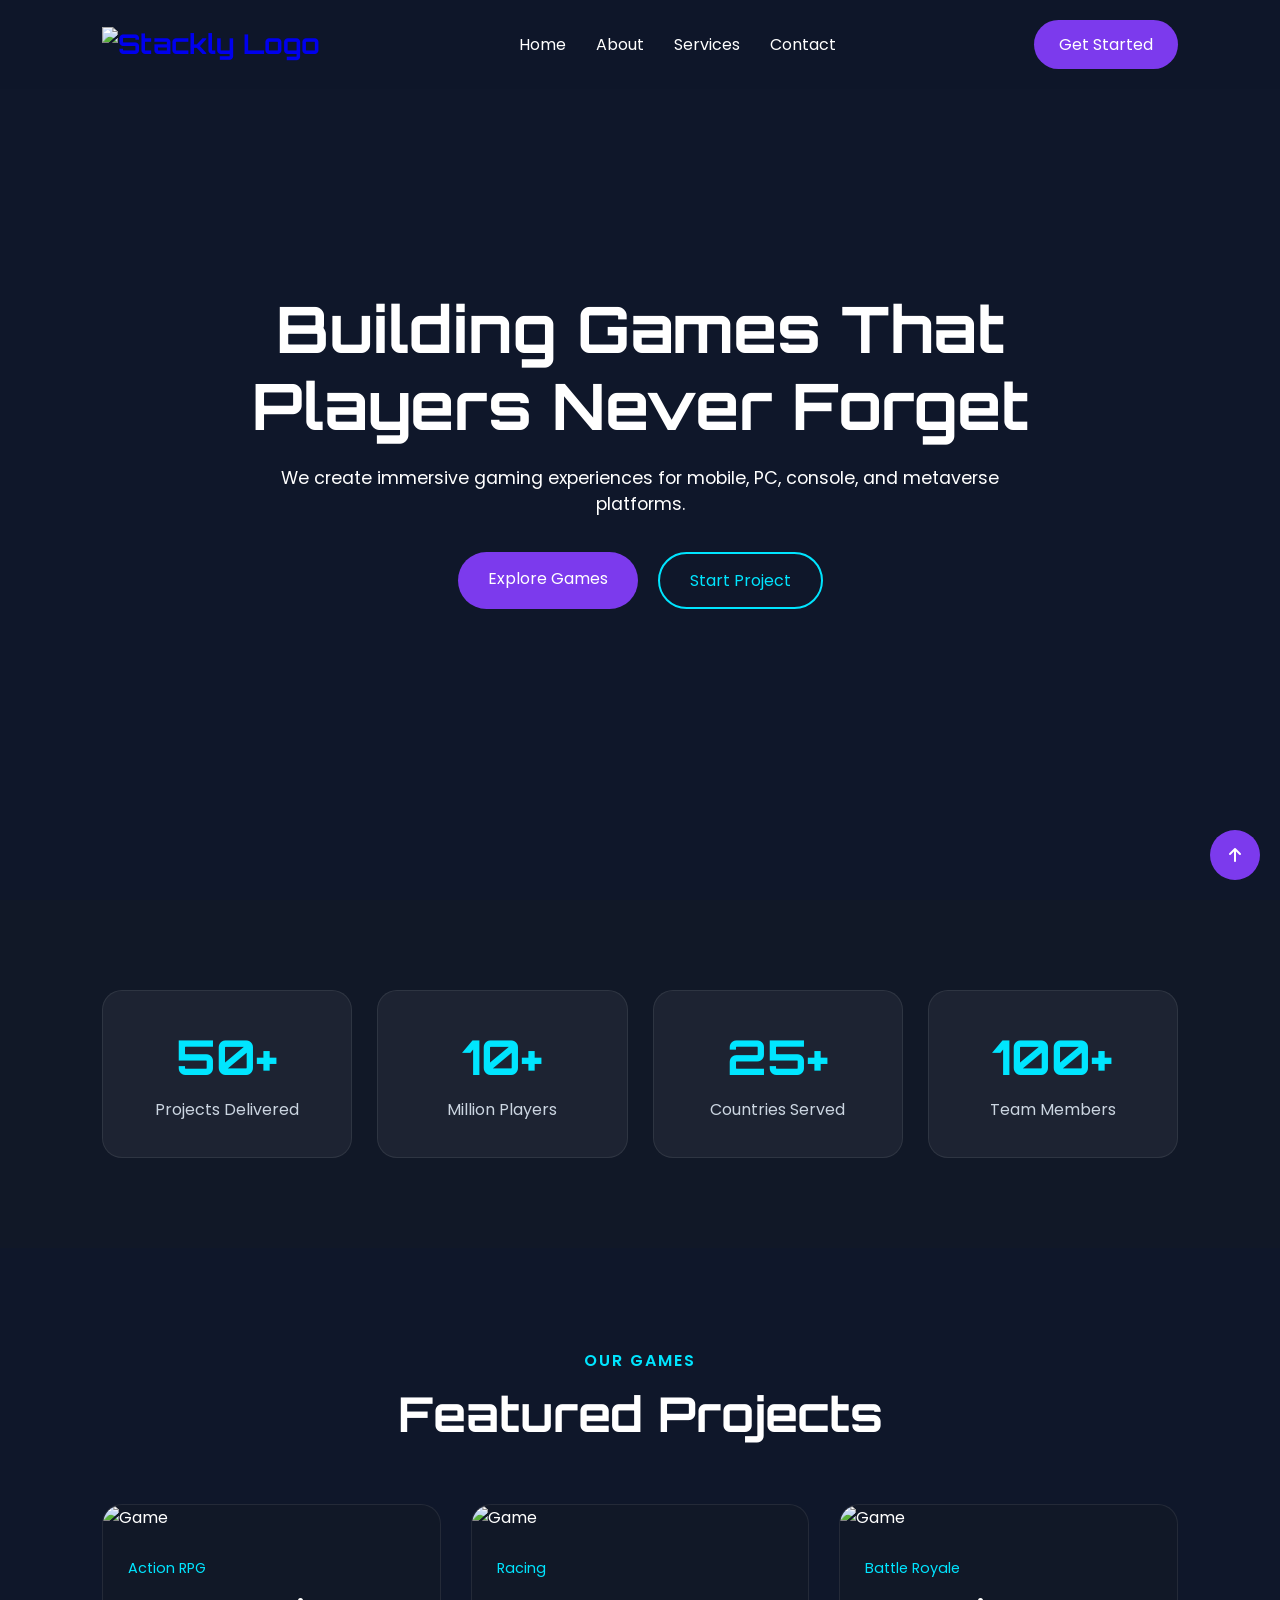
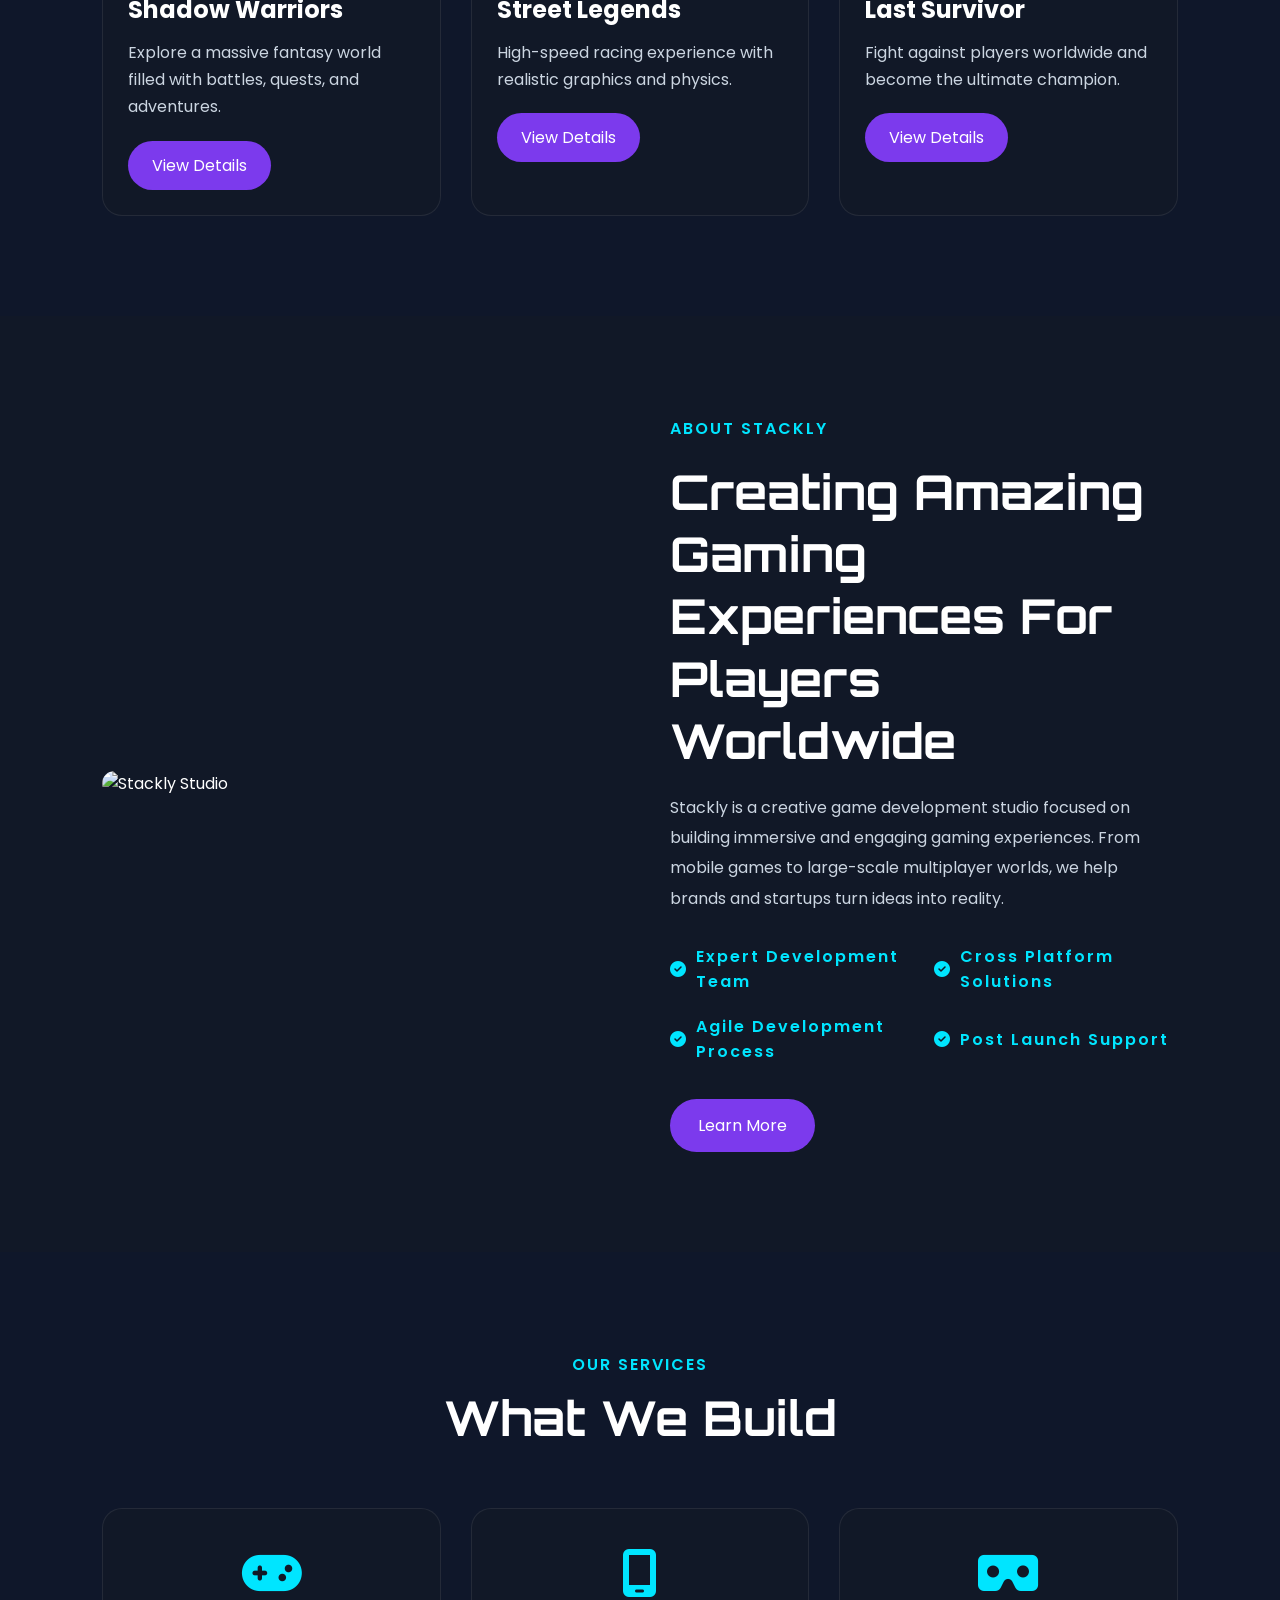
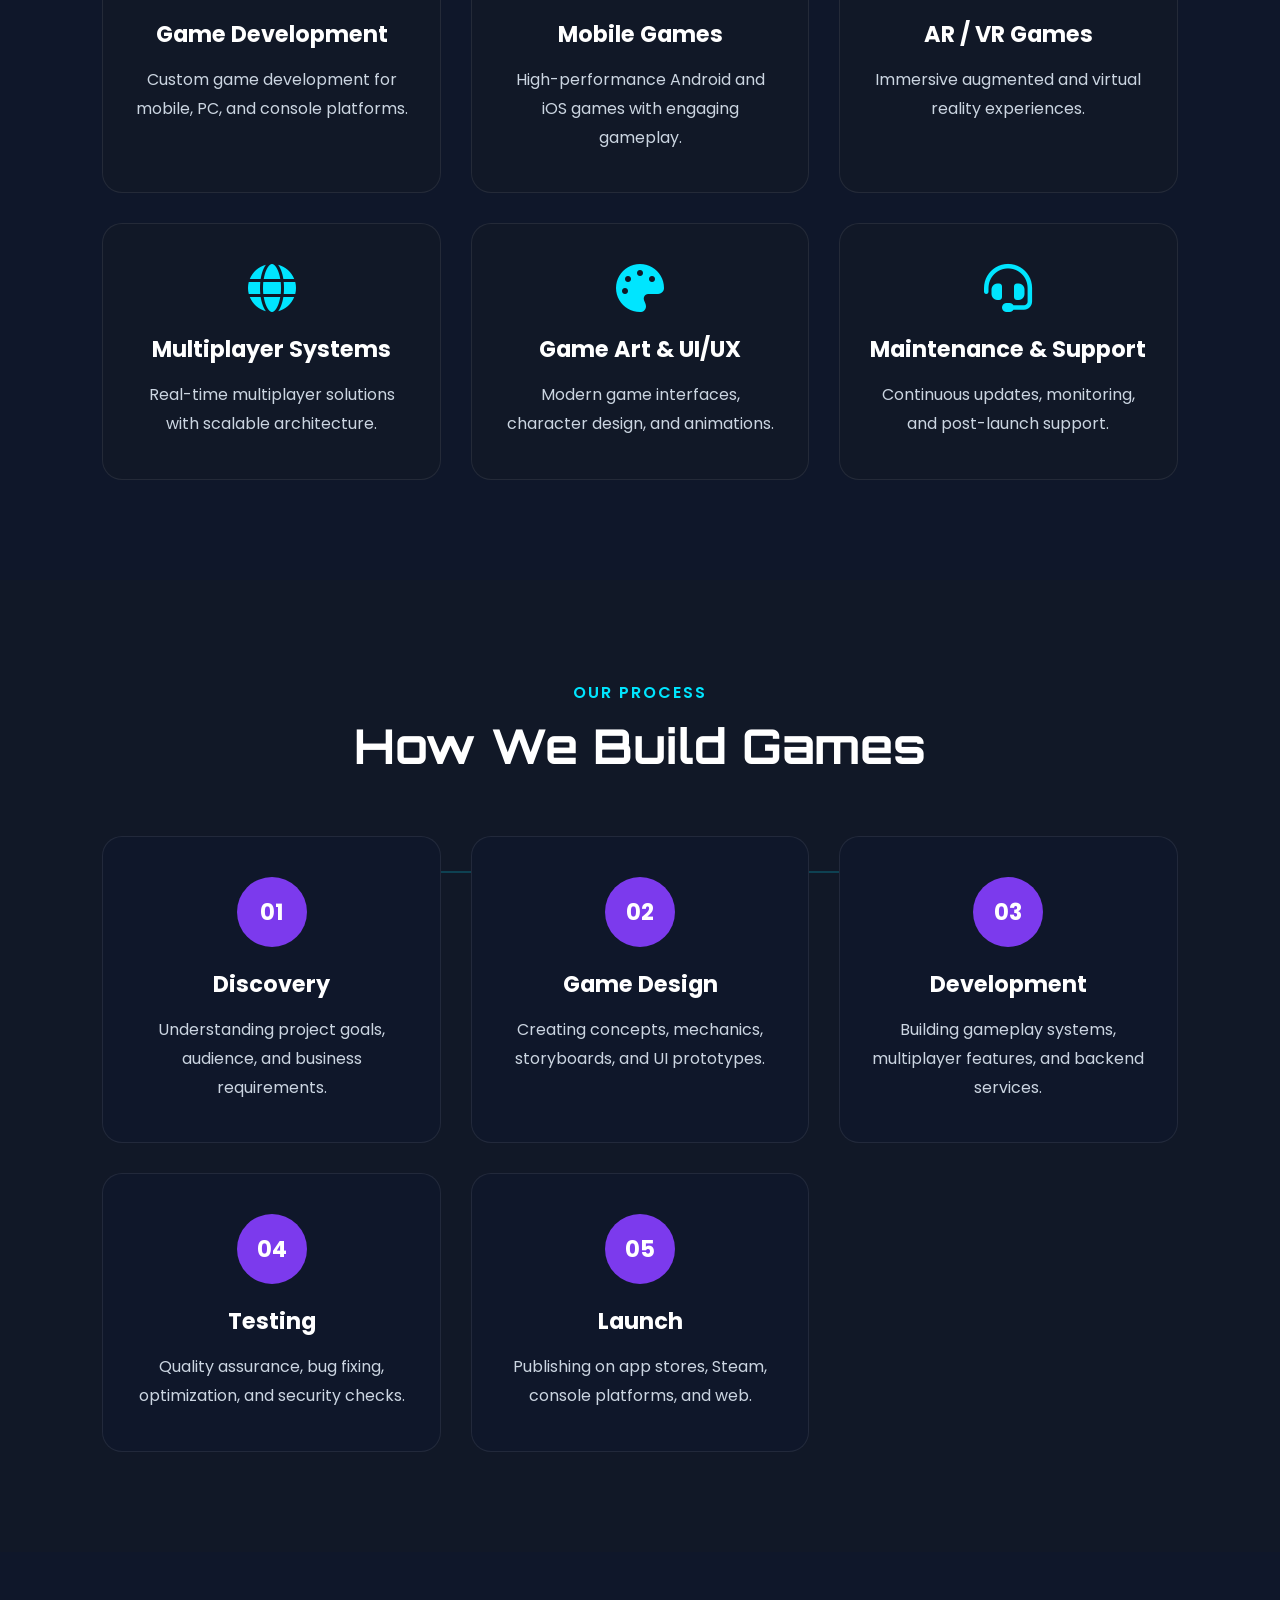
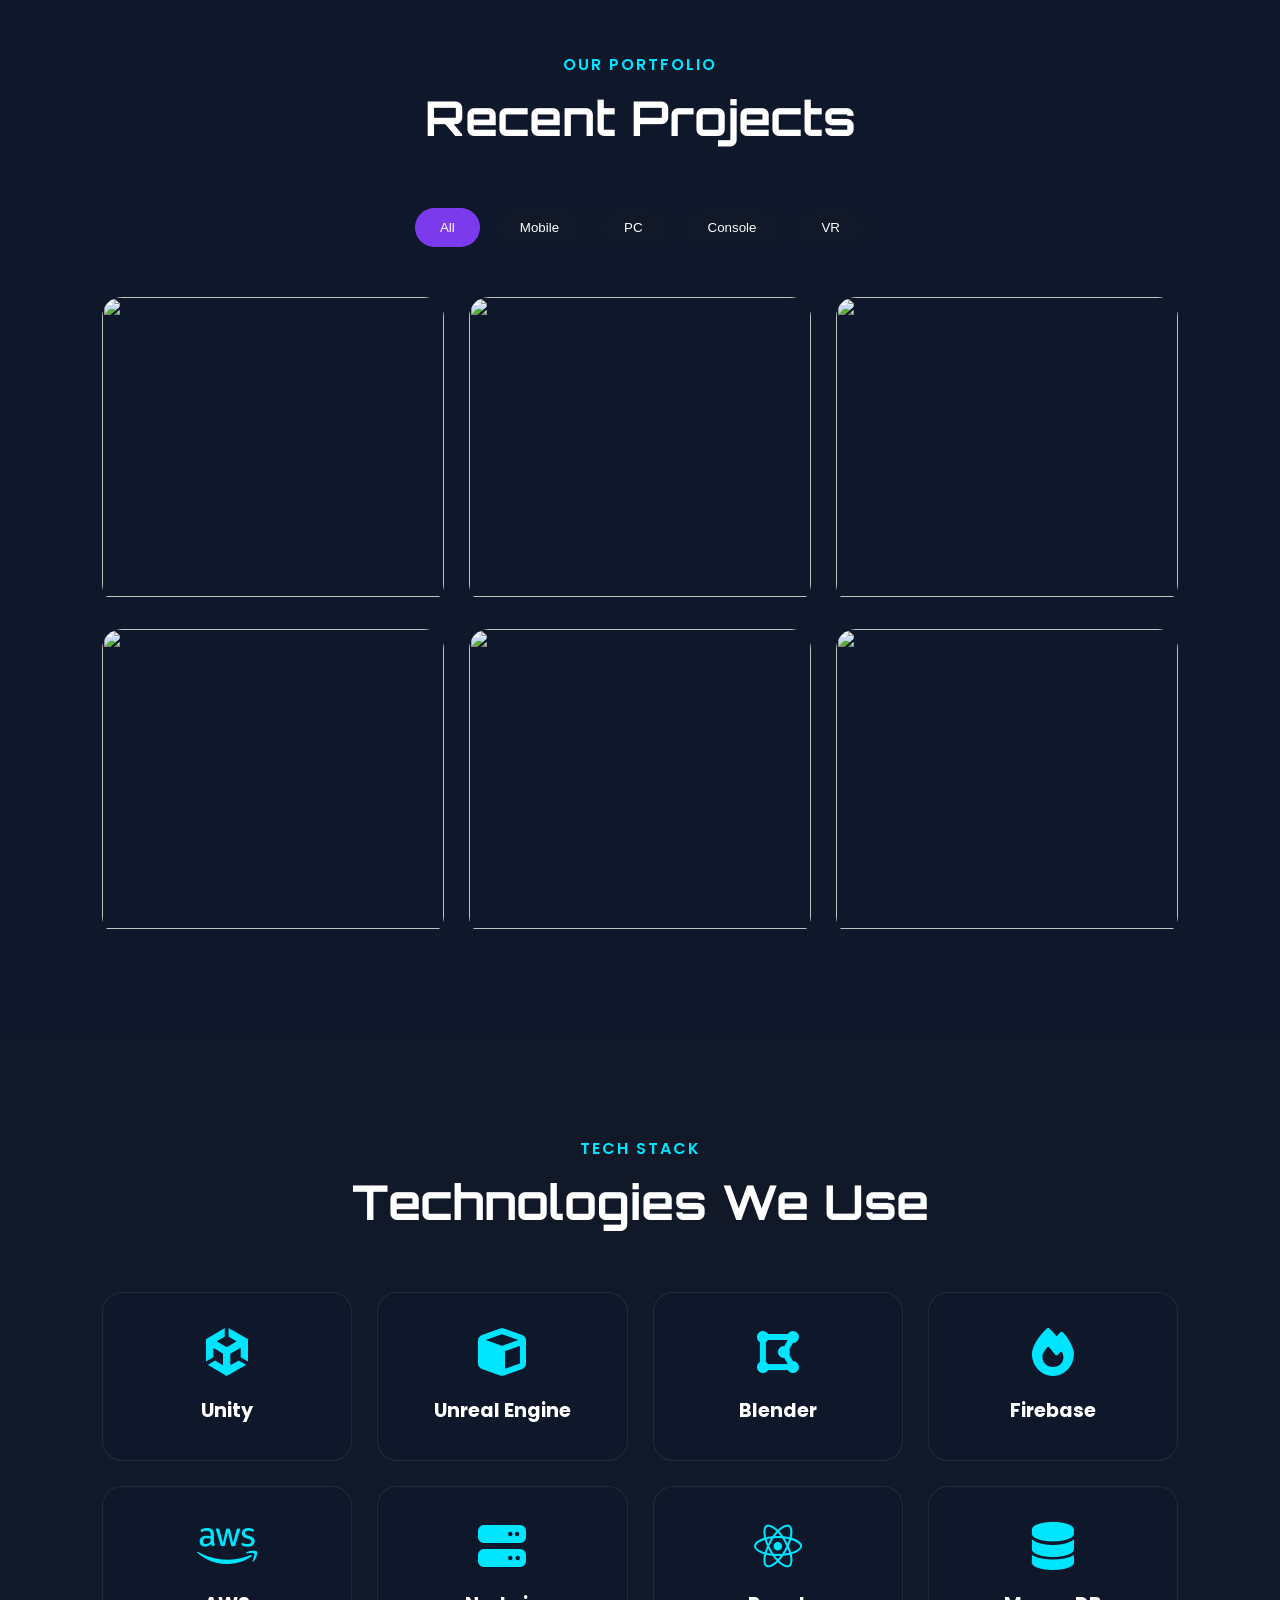
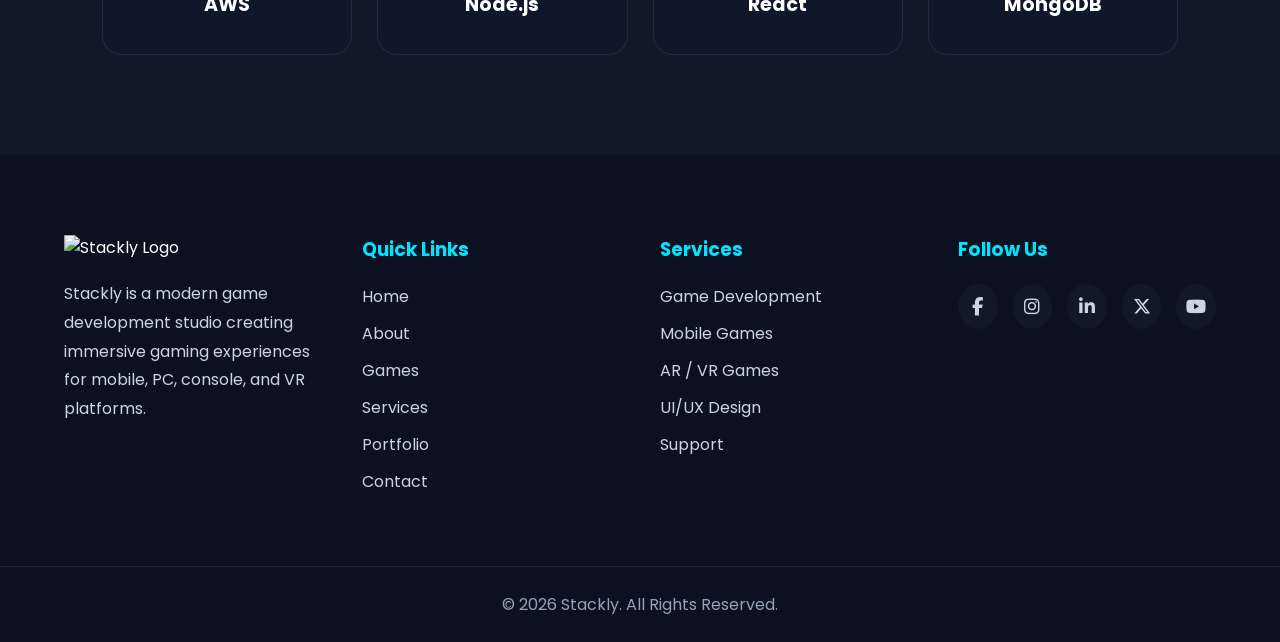
==== index.html @ e02fecf4 "Add files via upload" ====
<!DOCTYPE html>
<html lang="en">
<head>
    <meta charset="UTF-8">
    <meta name="viewport" content="width=device-width, initial-scale=1.0">
    <title>GameForge Studio</title>

    <link rel="stylesheet" href="style.css">

    <link rel="preconnect" href="https://fonts.googleapis.com">
    <link href="https://fonts.googleapis.com/css2?family=Orbitron:wght@400;600;700&family=Poppins:wght@300;400;500;600&display=swap" rel="stylesheet">

    <link rel="stylesheet"
        href="https://cdnjs.cloudflare.com/ajax/libs/font-awesome/6.5.1/css/all.min.css">
</head>

<body>

    <!-- HEADER -->
    <header class="header">

      <a href="index.html" class="logo">
    <img src="./Assests/logo.webp" alt="Stackly Logo">
</a>

        <nav class="navbar">
            <a href="#">Home</a>
            <a href="#">About</a>
            <a href="#">Services</a>
            <a href="#">Contact</a>
        </nav>

        <a href="#" class="btn">Get Started</a>

        <div class="menu-btn">
            <i class="fas fa-bars"></i>
        </div>

    </header>

    <!-- HERO -->
    <section class="hero">

        <div class="hero-content">

            <h1>
                Building Games That
                Players Never Forget
            </h1>

            <p>
                We create immersive gaming experiences for mobile,
                PC, console, and metaverse platforms.
            </p>

            <div class="hero-buttons">
                <a href="#" class="primary-btn">Explore Games</a>
                <a href="#" class="secondary-btn">Start Project</a>
            </div>

        </div>

    </section>


    <!-- ACHIEVEMENTS -->

<section class="stats">

    <div class="stat-box">
        <h2 class="counter" data-target="50">0</h2>
        <p>Projects Delivered</p>
    </div>

    <div class="stat-box">
        <h2 class="counter" data-target="10">0</h2>
        <p>Million Players</p>
    </div>

    <div class="stat-box">
        <h2 class="counter" data-target="25">0</h2>
        <p>Countries Served</p>
    </div>

    <div class="stat-box">
        <h2 class="counter" data-target="100">0</h2>
        <p>Team Members</p>
    </div>

</section>


<!-- FEATURED GAMES -->

<section class="games">

    <div class="section-title">
        <span>OUR GAMES</span>
        <h2>Featured Projects</h2>
    </div>

    <div class="games-container">

        <div class="game-card">

            <img src="./Assests/2975793.webp" alt="Game">

            <div class="game-content">

                <span>Action RPG</span>

                <h3>Shadow Warriors</h3>

                <p>
                    Explore a massive fantasy world filled
                    with battles, quests, and adventures.
                </p>

                <a href="404.html" class="game-btn">
                    View Details
                </a>

            </div>

        </div>

        <div class="game-card">

            <img src="./Assests/pexels-yankrukov-9072381.webp" alt="Game">

            <div class="game-content">

                <span>Racing</span>

                <h3>Street Legends</h3>

                <p>
                    High-speed racing experience with
                    realistic graphics and physics.
                </p>

                <a href="#" class="game-btn">
                    View Details
                </a>

            </div>

        </div>

        <div class="game-card">

            <img src="./Assests/pexels-lulizler-3165335.webp" alt="Game">

            <div class="game-content">

                <span>Battle Royale</span>

                <h3>Last Survivor</h3>

                <p>
                    Fight against players worldwide and
                    become the ultimate champion.
                </p>

                <a href="#" class="game-btn">
                    View Details
                </a>

            </div>

        </div>

    </div>

</section>

<!-- ABOUT SECTION -->

<section class="about">

    <div class="about-image">
        <img src="./Assests/gaming studio.webp" alt="Stackly Studio">
    </div>

    <div class="about-content">

        <span>ABOUT STACKLY</span>

        <h2>
            Creating Amazing Gaming Experiences
            For Players Worldwide
        </h2>

        <p>
            Stackly is a creative game development studio focused on
            building immersive and engaging gaming experiences.
            From mobile games to large-scale multiplayer worlds,
            we help brands and startups turn ideas into reality.
        </p>

        <div class="about-features">

            <div class="feature">
                <i class="fas fa-check-circle"></i>
                <span>Expert Development Team</span>
            </div>

            <div class="feature">
                <i class="fas fa-check-circle"></i>
                <span>Cross Platform Solutions</span>
            </div>

            <div class="feature">
                <i class="fas fa-check-circle"></i>
                <span>Agile Development Process</span>
            </div>

            <div class="feature">
                <i class="fas fa-check-circle"></i>
                <span>Post Launch Support</span>
            </div>

        </div>

        <a href="#" class="about-btn">
            Learn More
        </a>

    </div>

</section>


<!-- SERVICES SECTION -->

<section class="services">

    <div class="section-title">
        <span>OUR SERVICES</span>
        <h2>What We Build</h2>
    </div>

    <div class="services-container">

        <div class="service-card">
            <i class="fas fa-gamepad"></i>
            <h3>Game Development</h3>
            <p>Custom game development for mobile, PC, and console platforms.</p>
        </div>

        <div class="service-card">
            <i class="fas fa-mobile-screen"></i>
            <h3>Mobile Games</h3>
            <p>High-performance Android and iOS games with engaging gameplay.</p>
        </div>

        <div class="service-card">
            <i class="fas fa-vr-cardboard"></i>
            <h3>AR / VR Games</h3>
            <p>Immersive augmented and virtual reality experiences.</p>
        </div>

        <div class="service-card">
            <i class="fas fa-globe"></i>
            <h3>Multiplayer Systems</h3>
            <p>Real-time multiplayer solutions with scalable architecture.</p>
        </div>

        <div class="service-card">
            <i class="fas fa-palette"></i>
            <h3>Game Art & UI/UX</h3>
            <p>Modern game interfaces, character design, and animations.</p>
        </div>

        <div class="service-card">
            <i class="fas fa-headset"></i>
            <h3>Maintenance & Support</h3>
            <p>Continuous updates, monitoring, and post-launch support.</p>
        </div>

    </div>

</section>


<!-- DEVELOPMENT PROCESS -->

<section class="process">

    <div class="section-title">
        <span>OUR PROCESS</span>
        <h2>How We Build Games</h2>
    </div>

    <div class="process-container">

        <div class="process-card">
            <div class="process-number">01</div>
            <h3>Discovery</h3>
            <p>
                Understanding project goals,
                audience, and business requirements.
            </p>
        </div>

        <div class="process-card">
            <div class="process-number">02</div>
            <h3>Game Design</h3>
            <p>
                Creating concepts, mechanics,
                storyboards, and UI prototypes.
            </p>
        </div>

        <div class="process-card">
            <div class="process-number">03</div>
            <h3>Development</h3>
            <p>
                Building gameplay systems,
                multiplayer features, and backend services.
            </p>
        </div>

        <div class="process-card">
            <div class="process-number">04</div>
            <h3>Testing</h3>
            <p>
                Quality assurance, bug fixing,
                optimization, and security checks.
            </p>
        </div>

        <div class="process-card">
            <div class="process-number">05</div>
            <h3>Launch</h3>
            <p>
                Publishing on app stores,
                Steam, console platforms, and web.
            </p>
        </div>

    </div>

</section>


<!-- PORTFOLIO -->

<section class="portfolio">

    <div class="section-title">
        <span>OUR PORTFOLIO</span>
        <h2>Recent Projects</h2>
    </div>

    <div class="portfolio-filter">

        <button class="active">All</button>
        <button>Mobile</button>
        <button>PC</button>
        <button>Console</button>
        <button>VR</button>

    </div>

    <div class="portfolio-grid">

        <div class="portfolio-card">
            <img src="./Assests/multiplayer shooter.webp" alt="">
            <div class="portfolio-overlay">
                <h3>Cyber Arena</h3>
                <p>Multiplayer Shooter</p>
                <a href="#">View Project</a>
            </div>
        </div>

        <div class="portfolio-card">
            <img src="./Assests/Racing games.webp" alt="">
            <div class="portfolio-overlay">
                <h3>Speed Rush</h3>
                <p>Racing Game</p>
                <a href="#">View Project</a>
            </div>
        </div>

        <div class="portfolio-card">
            <img src="./Assests/adventures.webp" alt="">
            <div class="portfolio-overlay">
                <h3>Fantasy Quest</h3>
                <p>Adventure RPG</p>
                <a href="#">View Project</a>
            </div>
        </div>

        <div class="portfolio-card">
            <img src="./Assests/virtual reality.webp" alt="">
            <div class="portfolio-overlay">
                <h3>VR Universe</h3>
                <p>Virtual Reality</p>
                <a href="#">View Project</a>
            </div>
        </div>

        <div class="portfolio-card">
            <img src="./Assests/bottle royal.webp" alt="">
            <div class="portfolio-overlay">
                <h3>Battle Zone</h3>
                <p>Battle Royale</p>
                <a href="#">View Project</a>
            </div>
        </div>

        <div class="portfolio-card">
            <img src="./Assests/galaxy wars.webp" alt="">
            <div class="portfolio-overlay">
                <h3>Galaxy Wars</h3>
                <p>Sci-Fi Strategy</p>
                <a href="#">View Project</a>
            </div>
        </div>

    </div>

</section>

<!-- TECHNOLOGIES SECTION -->

<section class="technologies">

    <div class="section-title">
        <span>TECH STACK</span>
        <h2>Technologies We Use</h2>
    </div>

    <div class="tech-container">

        <div class="tech-card">
            <i class="fab fa-unity"></i>
            <h3>Unity</h3>
        </div>

        <div class="tech-card">
            <i class="fas fa-cube"></i>
            <h3>Unreal Engine</h3>
        </div>

        <div class="tech-card">
            <i class="fas fa-draw-polygon"></i>
            <h3>Blender</h3>
        </div>

        <div class="tech-card">
            <i class="fas fa-fire"></i>
            <h3>Firebase</h3>
        </div>

        <div class="tech-card">
            <i class="fab fa-aws"></i>
            <h3>AWS</h3>
        </div>

        <div class="tech-card">
            <i class="fas fa-server"></i>
            <h3>Node.js</h3>
        </div>

        <div class="tech-card">
            <i class="fab fa-react"></i>
            <h3>React</h3>
        </div>

        <div class="tech-card">
            <i class="fas fa-database"></i>
            <h3>MongoDB</h3>
        </div>

    </div>

</section>

<!-- FOOTER -->

<footer class="footer">

    <div class="footer-container">

        <!-- Company Info -->

        <div class="footer-box">

            <img src="./Assests/logo.webp" alt="Stackly Logo" class="footer-logo">

            <p>
                Stackly is a modern game development studio creating
                immersive gaming experiences for mobile, PC, console,
                and VR platforms.
            </p>

        </div>

        <!-- Quick Links -->

        <div class="footer-box">

            <h3>Quick Links</h3>

            <a href="#">Home</a>
            <a href="#">About</a>
            <a href="#">Games</a>
            <a href="#">Services</a>
            <a href="#">Portfolio</a>
            <a href="#">Contact</a>

        </div>

        <!-- Services -->

        <div class="footer-box">

            <h3>Services</h3>

            <a href="#">Game Development</a>
            <a href="#">Mobile Games</a>
            <a href="#">AR / VR Games</a>
            <a href="#">UI/UX Design</a>
            <a href="#">Support</a>

        </div>

        <!-- Social -->

        <div class="footer-box">

            <h3>Follow Us</h3>

            <div class="social-icons">

                <a href="#"><i class="fab fa-facebook-f"></i></a>

                <a href="#"><i class="fab fa-instagram"></i></a>

                <a href="#"><i class="fab fa-linkedin-in"></i></a>

                <a href="#"><i class="fab fa-x-twitter"></i></a>

                <a href="#"><i class="fab fa-youtube"></i></a>

            </div>

        </div>

    </div>

    <div class="footer-bottom">

        <p>
            © 2026 Stackly. All Rights Reserved.
        </p>

    </div>

</footer>
<a href="#" class="top-btn">
    <i class="fas fa-arrow-up"></i>
</a>
    <script src="script.js"></script>

</body>
</html>
---- style.css ----
*{
    margin:0;
    padding:0;
    box-sizing:border-box;
    text-decoration:none;
}

body{
    font-family:'Poppins',sans-serif;
    background:#0f172a;
    color:#fff;
}

/* HEADER */

.header{
    position:fixed;
    top:0;
    left:0;
    width:100%;
    padding:20px 8%;
    display:flex;
    justify-content:space-between;
    align-items:center;
    z-index:1000;
    background:rgba(15,23,42,.85);
    backdrop-filter:blur(12px);
}

.logo{
    font-size:1.7rem;
    font-weight:700;
    font-family:'Orbitron',sans-serif;
}

.navbar{
    display:flex;
    gap:30px;
}

.navbar a{
    color:white;
    transition:.3s;
}

.navbar a:hover{
    color:#00e5ff;
}

.btn{
    background:#7c3aed;
    color:white;
    padding:12px 25px;
    border-radius:30px;
}

.menu-btn{
    display:none;
    font-size:1.5rem;
    cursor:pointer;
}

/* HERO */

.hero{
    min-height:100vh;
    display:flex;
    justify-content:center;
    align-items:center;
    text-align:center;
    padding:100px 8%;
    background:
    linear-gradient(
    rgba(15,23,42,.8),
    rgba(15,23,42,.9)),
    url("https://images.unsplash.com/photo-1542751371-adc38448a05e?q=80&w=1600")
    center/cover;
}

.hero-content{
    max-width:800px;
}

.hero h1{
    font-size:4rem;
    line-height:1.2;
    margin-bottom:20px;
    font-family:'Orbitron',sans-serif;
}

.hero p{
    font-size:1.1rem;
    margin-bottom:35px;
}

.hero-buttons{
    display:flex;
    justify-content:center;
    gap:20px;
}

.primary-btn{
    background:#7c3aed;
    color:white;
    padding:14px 30px;
    border-radius:40px;
}

.secondary-btn{
    border:2px solid #00e5ff;
    color:#00e5ff;
    padding:14px 30px;
    border-radius:40px;
}

@media(max-width:991px){

    .navbar{
        position:absolute;
        top:100%;
        left:-100%;
        width:100%;
        background:#111827;
        flex-direction:column;
        text-align:center;
        padding:20px;
        transition:.4s;
    }

    .navbar.active{
        left:0;
    }

    .menu-btn{
        display:block;
    }

    .btn{
        display:none;
    }

    .hero h1{
        font-size:2.7rem;
    }

    .hero-buttons{
        flex-direction:column;
    }
}
.logo img{
    height:60px;
    width:auto;
    transition:0.3s ease;
}

.logo img:hover{
    transform:scale(1.05);
}

.logo img{
    height:60px;
    width:auto;
    transition:0.3s ease;
}

.logo img:hover{
    transform:scale(1.05);
}




/* STATS SECTION */

.stats{
    padding:90px 8%;
    background:#111827;

    display:grid;
    grid-template-columns:repeat(auto-fit,minmax(220px,1fr));
    gap:25px;
}

.stat-box{
    text-align:center;
    padding:35px;

    background:rgba(255,255,255,0.05);

    border:1px solid rgba(255,255,255,0.08);

    border-radius:20px;

    transition:0.4s ease;
}

.stat-box:hover{
    transform:translateY(-10px);

    border-color:#00e5ff;

    box-shadow:0 0 25px rgba(0,229,255,0.25);
}

.stat-box h2{
    font-size:3rem;
    color:#00e5ff;
    font-family:'Orbitron',sans-serif;
}

.stat-box p{
    margin-top:10px;
    color:#cbd5e1;
}



/* FEATURED GAMES */

.games{
    padding:100px 8%;
    background:#0f172a;
}

.section-title{
    text-align:center;
    margin-bottom:60px;
}

.section-title span{
    color:#00e5ff;
    font-weight:600;
    letter-spacing:2px;
}

.section-title h2{
    margin-top:10px;
    font-size:3rem;
    font-family:'Orbitron',sans-serif;
}

.games-container{
    display:grid;
    grid-template-columns:repeat(auto-fit,minmax(320px,1fr));
    gap:30px;
}

.game-card{
    background:#111827;
    border-radius:20px;
    overflow:hidden;
    transition:.4s;
    border:1px solid rgba(255,255,255,.08);
}

.game-card:hover{
    transform:translateY(-10px);
    box-shadow:0 0 30px rgba(0,229,255,.2);
}

.game-card img{
    width:100%;
    height:250px;
    object-fit:cover;
}

.game-content{
    padding:25px;
}

.game-content span{
    color:#00e5ff;
    font-size:.9rem;
}

.game-content h3{
    margin:12px 0;
    font-size:1.5rem;
}

.game-content p{
    color:#cbd5e1;
    line-height:1.7;
    margin-bottom:20px;
}

.game-btn{
    display:inline-block;
    padding:12px 24px;
    background:#7c3aed;
    color:white;
    border-radius:30px;
}


/* ABOUT SECTION */

.about{
    padding:100px 8%;
    background:#111827;

    display:grid;
    grid-template-columns:repeat(auto-fit,minmax(350px,1fr));
    gap:60px;
    align-items:center;
}

.about-image img{
    width:100%;
    border-radius:20px;
    object-fit:cover;
}

.about-content span{
    color:#00e5ff;
    font-weight:600;
    letter-spacing:2px;
}

.about-content h2{
    font-size:3rem;
    margin:20px 0;
    line-height:1.3;
    font-family:'Orbitron',sans-serif;
}

.about-content p{
    color:#cbd5e1;
    line-height:1.9;
    margin-bottom:30px;
}

.about-features{
    display:grid;
    grid-template-columns:repeat(2,1fr);
    gap:20px;
    margin-bottom:35px;
}

.feature{
    display:flex;
    align-items:center;
    gap:10px;
}

.feature i{
    color:#00e5ff;
}

.about-btn{
    display:inline-block;
    background:#7c3aed;
    color:white;
    padding:14px 28px;
    border-radius:30px;
    transition:.3s;
}

.about-btn:hover{
    transform:translateY(-3px);
}

/* SERVICES SECTION */

.services{
    padding:100px 8%;
    background:#0f172a;
}

.services-container{
    display:grid;
    grid-template-columns:repeat(auto-fit,minmax(280px,1fr));
    gap:30px;
    margin-top:60px;
}

.service-card{
    background:#111827;
    border:1px solid rgba(255,255,255,.08);
    border-radius:20px;
    padding:40px 30px;
    text-align:center;
    transition:.4s ease;
    cursor:pointer;
}

.service-card:hover{
    transform:translateY(-10px);
    border-color:#00e5ff;
    box-shadow:0 0 30px rgba(0,229,255,.2);
}

.service-card i{
    font-size:3rem;
    color:#00e5ff;
    margin-bottom:20px;
}

.service-card h3{
    font-size:1.4rem;
    margin-bottom:15px;
}

.service-card p{
    color:#cbd5e1;
    line-height:1.8;
}

/* PROCESS SECTION */

.process{
    padding:100px 8%;
    background:#111827;
}

.process-container{
    display:grid;
    grid-template-columns:repeat(auto-fit,minmax(250px,1fr));
    gap:30px;
    margin-top:60px;
}

.process-card{
    position:relative;
    background:#0f172a;
    border:1px solid rgba(255,255,255,.08);
    border-radius:20px;
    padding:40px 25px;
    text-align:center;
    transition:.4s ease;
}

.process-card:hover{
    transform:translateY(-10px);
    border-color:#00e5ff;
    box-shadow:0 0 25px rgba(0,229,255,.25);
}

.process-number{
    width:70px;
    height:70px;
    margin:0 auto 20px;

    border-radius:50%;

    display:flex;
    justify-content:center;
    align-items:center;

    font-size:1.4rem;
    font-weight:700;

    color:#fff;

    background:#7c3aed;
}

.process-card h3{
    margin-bottom:15px;
    font-size:1.4rem;
}

.process-card p{
    color:#cbd5e1;
    line-height:1.8;
}

.process-container{
    position:relative;
}

.process-container::before{
    content:"";
    position:absolute;
    top:35px;
    left:0;
    width:100%;
    height:2px;
    background:rgba(0,229,255,.2);
    z-index:0;
}

.process-card{
    z-index:1;
}

/* PORTFOLIO */

.portfolio{
    padding:100px 8%;
    background:#0f172a;
}

.portfolio-filter{
    display:flex;
    justify-content:center;
    flex-wrap:wrap;
    gap:15px;
    margin:50px 0;
}

.portfolio-filter button{
    padding:12px 25px;
    border:none;
    border-radius:30px;
    cursor:pointer;
    background:#111827;
    color:#fff;
    transition:.3s;
}

.portfolio-filter button:hover,
.portfolio-filter .active{
    background:#7c3aed;
}

.portfolio-grid{
    display:grid;
    grid-template-columns:repeat(auto-fit,minmax(320px,1fr));
    gap:25px;
}

.portfolio-card{
    position:relative;
    overflow:hidden;
    border-radius:20px;
}

.portfolio-card img{
    width:100%;
    height:300px;
    object-fit:cover;
    transition:.5s;
}

.portfolio-overlay{
    position:absolute;
    inset:0;

    background:linear-gradient(
        to top,
        rgba(0,0,0,.9),
        rgba(0,0,0,.2)
    );

    display:flex;
    flex-direction:column;
    justify-content:flex-end;

    padding:25px;

    opacity:0;
    transition:.4s;
}

.portfolio-card:hover .portfolio-overlay{
    opacity:1;
}

.portfolio-card:hover img{
    transform:scale(1.1);
}

.portfolio-overlay h3{
    font-size:1.5rem;
    margin-bottom:10px;
}

.portfolio-overlay p{
    margin-bottom:15px;
    color:#cbd5e1;
}

.portfolio-overlay a{
    width:fit-content;
    padding:10px 20px;
    background:#00e5ff;
    color:#000;
    border-radius:30px;
    font-weight:600;
}

/* TECHNOLOGIES SECTION */

.technologies{
    padding:100px 8%;
    background:#111827;
}

.tech-container{
    margin-top:60px;

    display:grid;
    grid-template-columns:repeat(auto-fit,minmax(200px,1fr));
    gap:25px;
}

.tech-card{
    background:#0f172a;
    border:1px solid rgba(255,255,255,.08);

    border-radius:20px;

    padding:35px 20px;

    text-align:center;

    transition:.4s ease;
}

.tech-card:hover{
    transform:translateY(-10px);
    border-color:#00e5ff;
    box-shadow:0 0 30px rgba(0,229,255,.25);
}

.tech-card i{
    font-size:3rem;
    color:#00e5ff;
    margin-bottom:20px;
}

.tech-card h3{
    font-size:1.2rem;
}
.tech-card:hover i{
    transform:rotate(10deg) scale(1.1);
    transition:.3s;
}

/* FOOTER */

.footer{
    background:#0b1120;
    padding-top:80px;
}

.footer-container{
    width:90%;
    margin:auto;

    display:grid;
    grid-template-columns:
    repeat(auto-fit,minmax(250px,1fr));

    gap:40px;
}

.footer-box h3{
    margin-bottom:20px;
    color:#00e5ff;
}

.footer-box p{
    color:#cbd5e1;
    line-height:1.8;
}

.footer-box a{
    display:block;
    color:#cbd5e1;
    margin-bottom:12px;
    transition:.3s;
}

.footer-box a:hover{
    color:#00e5ff;
    transform:translateX(5px);
}

.footer-logo{
    height:60px;
    margin-bottom:20px;
}

.social-icons{
    display:flex;
    gap:15px;
}

.social-icons a{
    width:45px;
    height:45px;

    display:flex;
    justify-content:center;
    align-items:center;

    background:#111827;

    border-radius:50%;

    font-size:18px;

    transition:.3s;
}

.social-icons a:hover{
    background:#00e5ff;
    color:#000;
    transform:translateY(-5px);
}

.footer-bottom{
    margin-top:60px;
    padding:25px 0;

    border-top:1px solid
    rgba(255,255,255,.08);

    text-align:center;
}

.footer-bottom p{
    color:#94a3b8;
}

.top-btn{
    position:fixed;
    right:20px;
    bottom:20px;

    width:50px;
    height:50px;

    background:#7c3aed;
    color:#fff;

    display:flex;
    justify-content:center;
    align-items:center;

    border-radius:50%;

    z-index:999;

    transition:.3s;
}

.top-btn:hover{
    background:#00e5ff;
    color:#000;
}

*{
    margin:0;
    padding:0;
    box-sizing:border-box;
}

body{
    font-family:'Poppins',sans-serif;
    background:#0f172a;
    color:#fff;
}

.error-page{
    min-height:100vh;
    display:flex;
    justify-content:center;
    align-items:center;
    text-align:center;
    padding:20px;
}

.error-content{
    max-width:700px;
}

.error-content h1{
    font-size:10rem;
    font-family:'Orbitron',sans-serif;
    color:#00e5ff;
    text-shadow:0 0 25px rgba(0,229,255,.5);
}

.error-content h2{
    font-size:2.5rem;
    margin-bottom:20px;
}

.error-content p{
    color:#cbd5e1;
    margin-bottom:35px;
    line-height:1.8;
}

.home-btn{
    display:inline-block;
    padding:14px 30px;
    background:#7c3aed;
    color:#fff;
    text-decoration:none;
    border-radius:30px;
    transition:.3s;
}

.home-btn:hover{
    transform:translateY(-5px);
    box-shadow:0 0 25px rgba(124,58,237,.5);
}

.logo{
    display:flex;
    align-items:center;
}

.logo img{
    height:35px;
    width:auto;
    object-fit:contain;
}

.menu-btn{
    display:none;
}

@media (max-width: 991px){

    .menu-btn{
        display:block;
        font-size:1.8rem;
        color:#fff;
        cursor:pointer;
    }

}
@media (max-width: 991px){

    .navbar{
        position:absolute;
        top:100%;
        left:-100%;
        width:100%;
        background:#111827;
        flex-direction:column;
        text-align:center;
        transition:0.4s;
        padding:20px 0;
    }

    .navbar.active{
        left:0;
    }

}
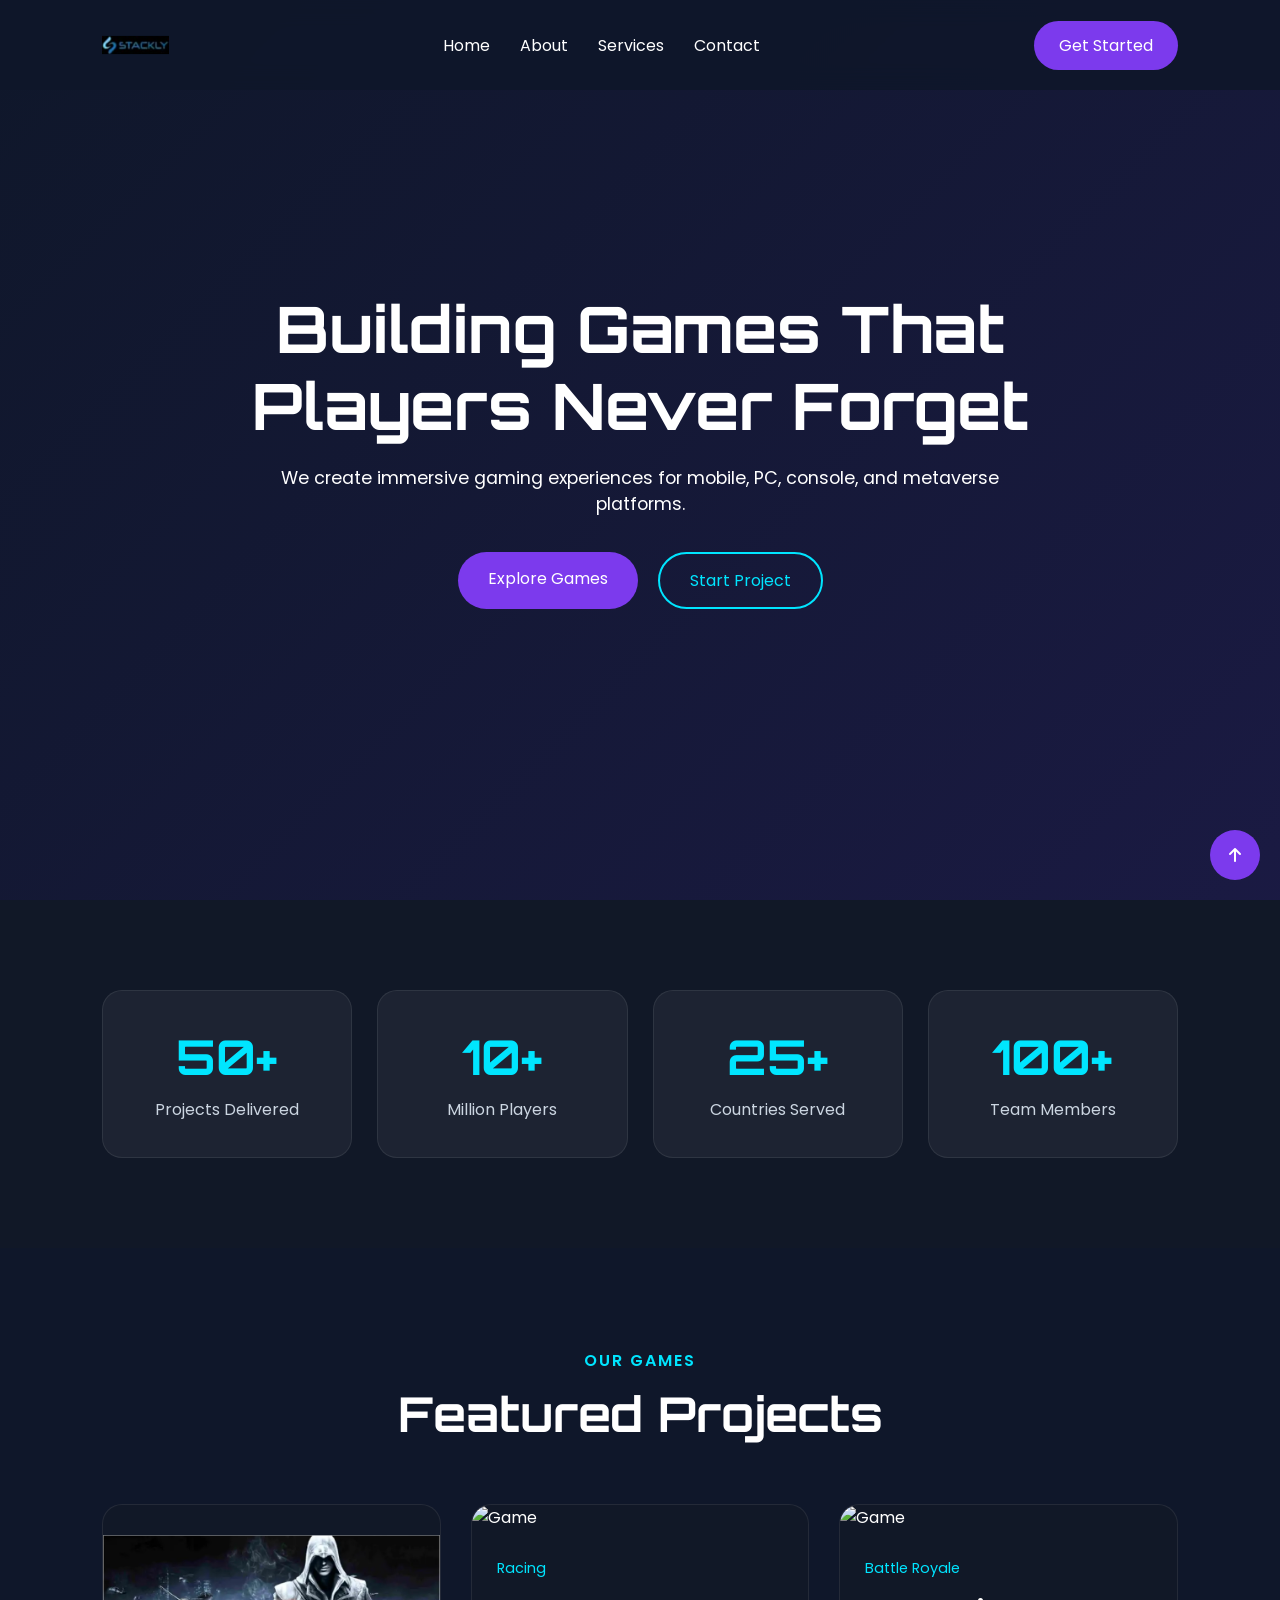
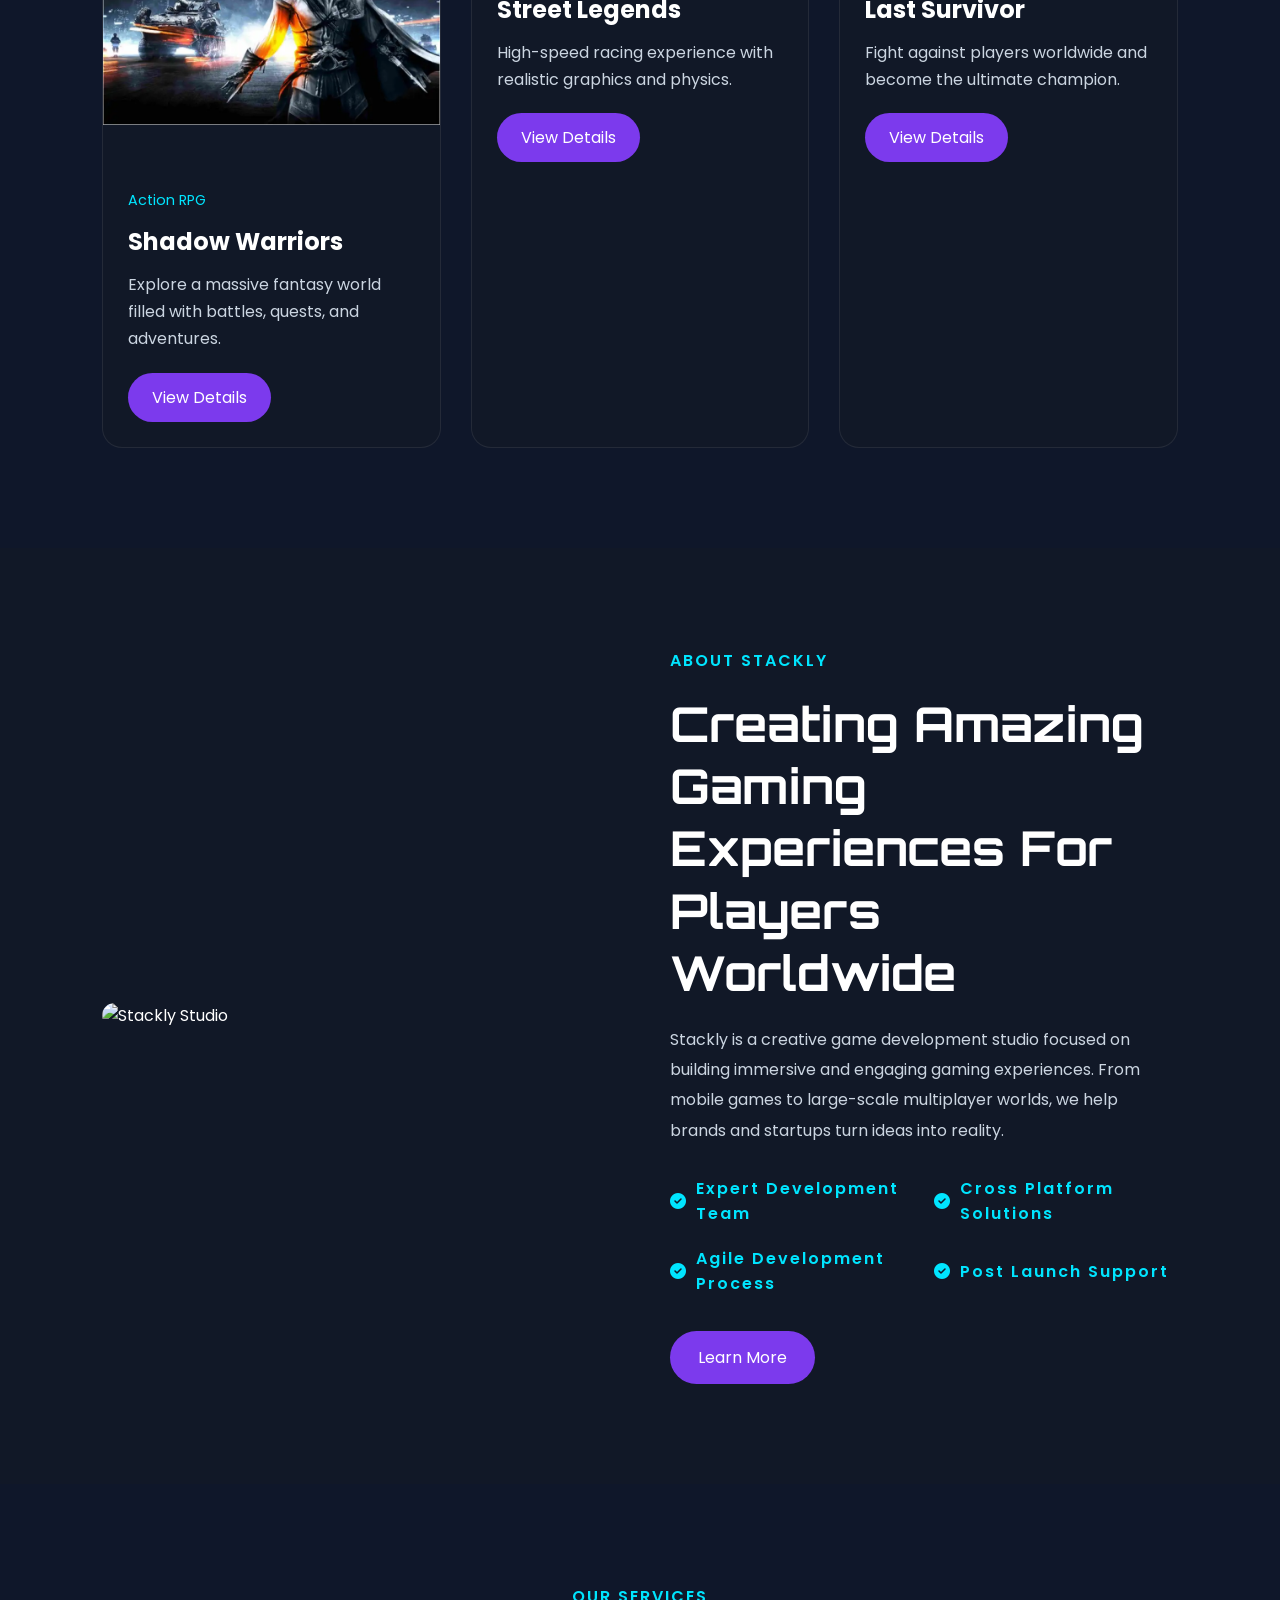
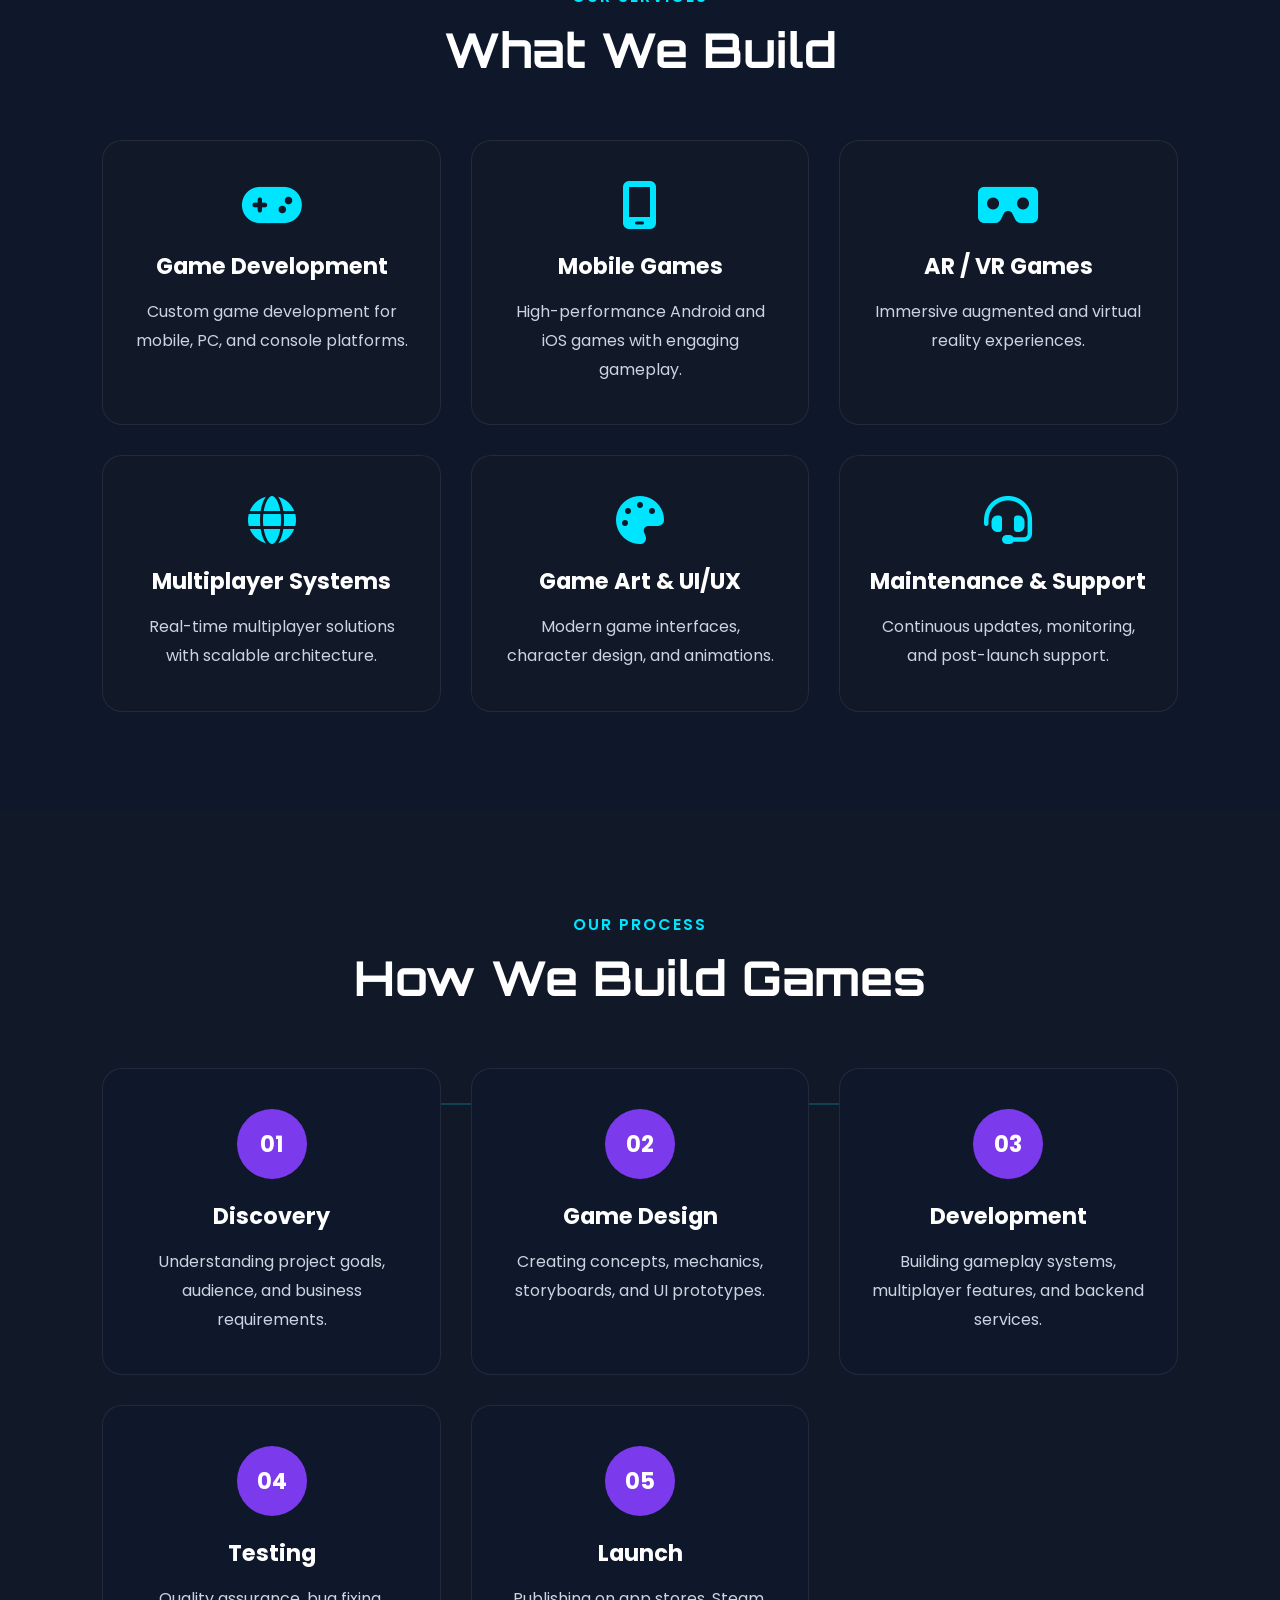
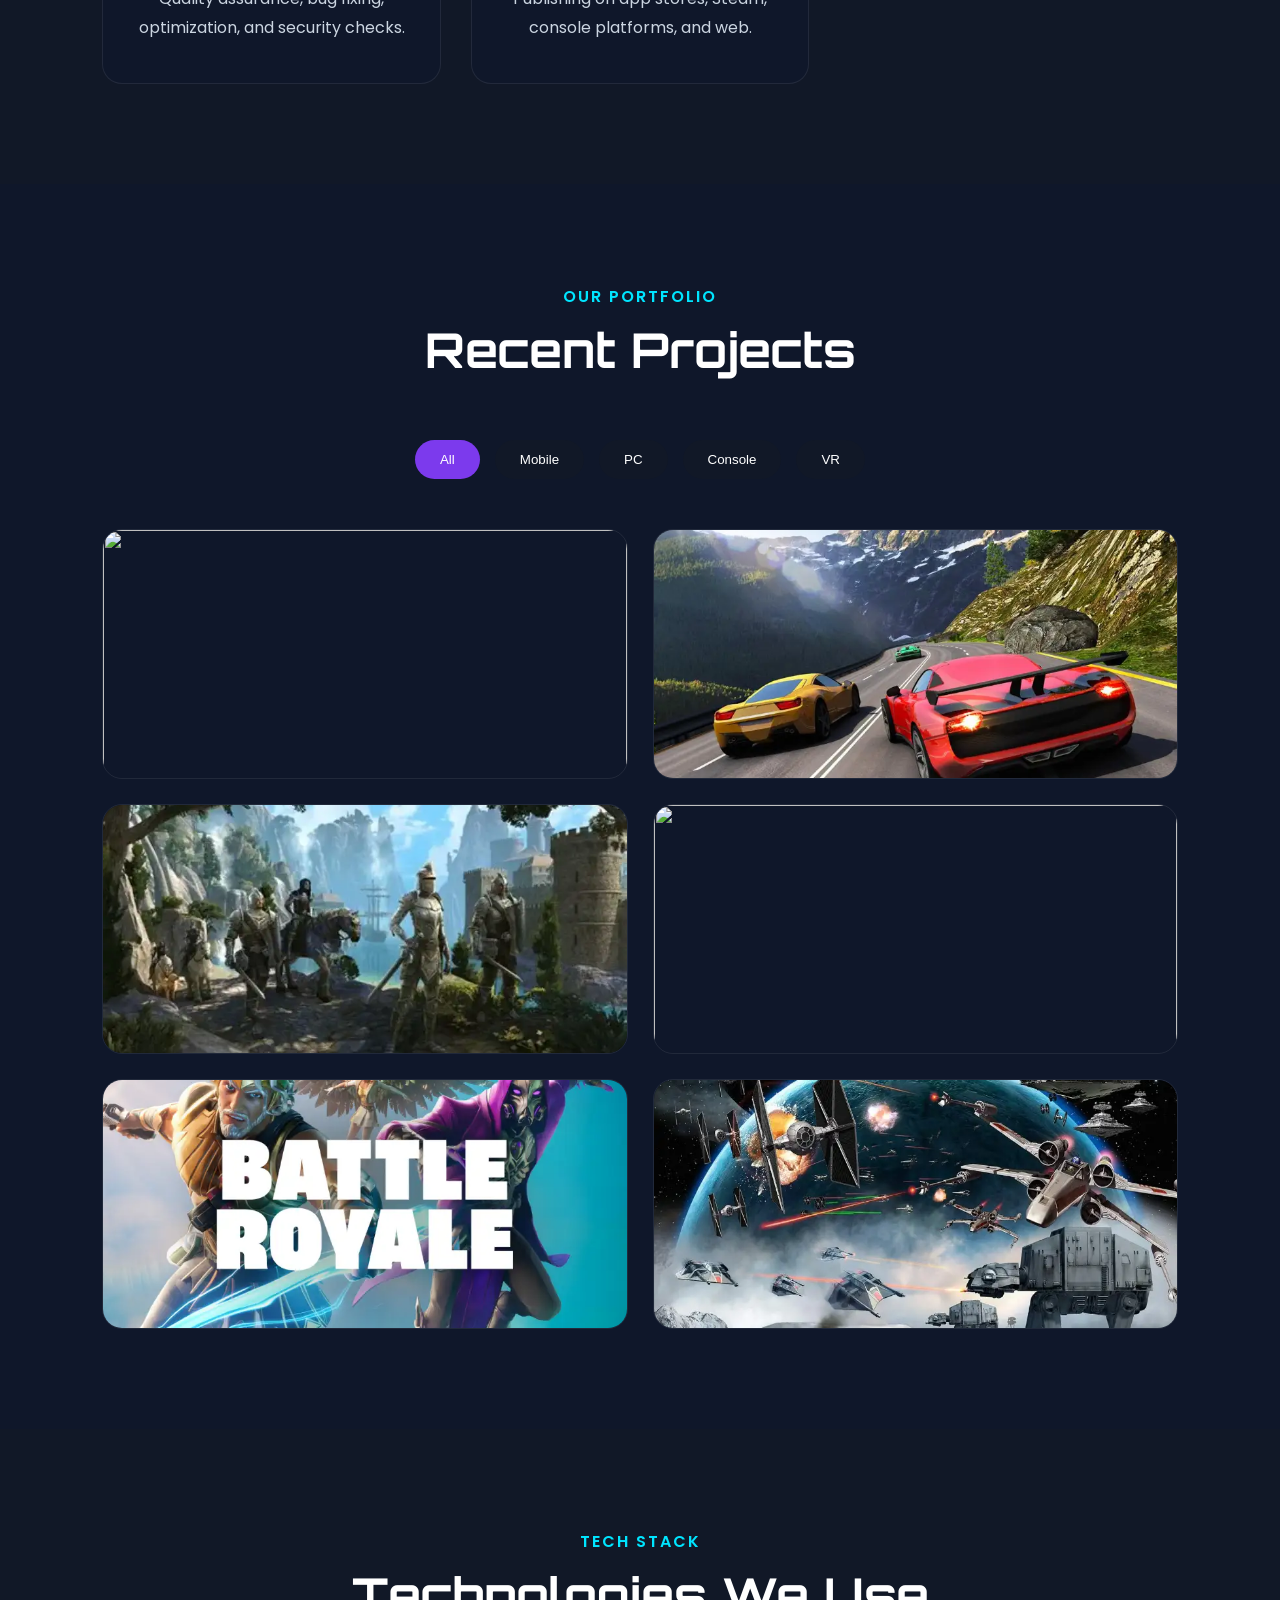
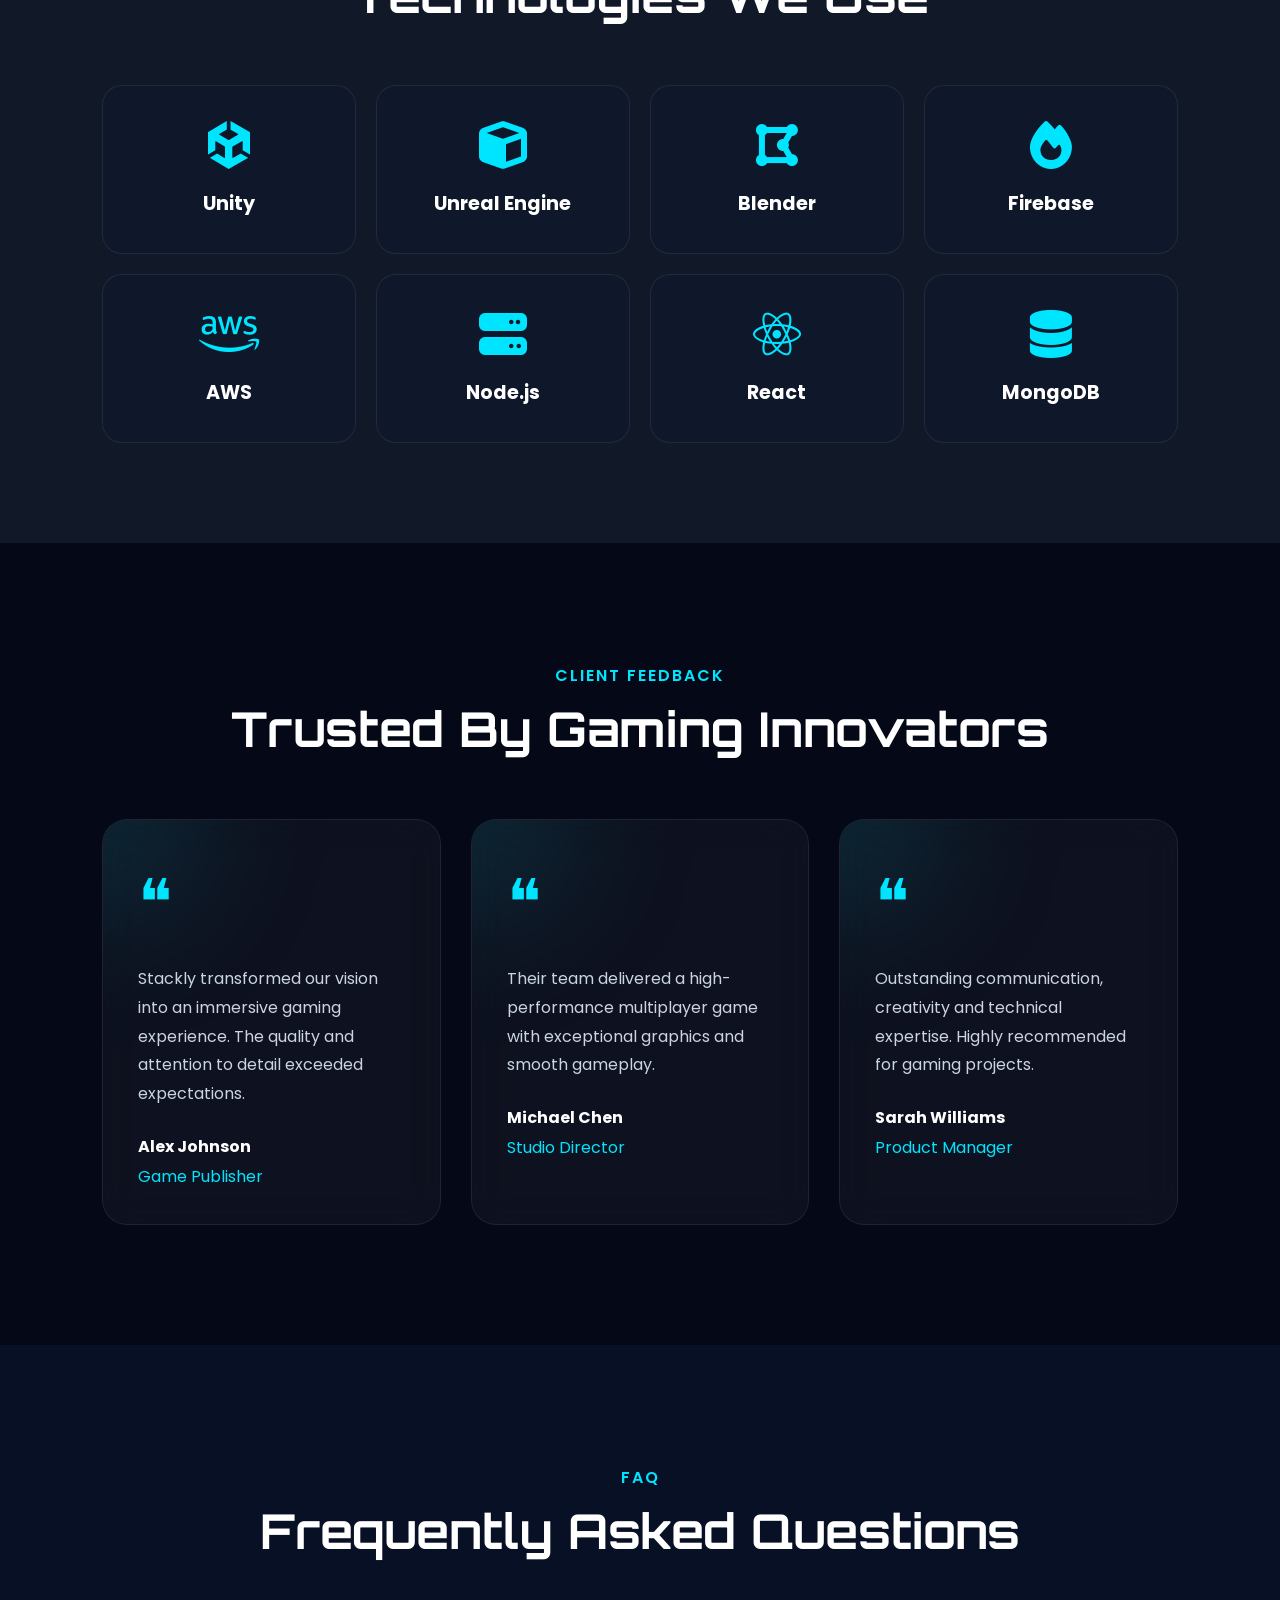
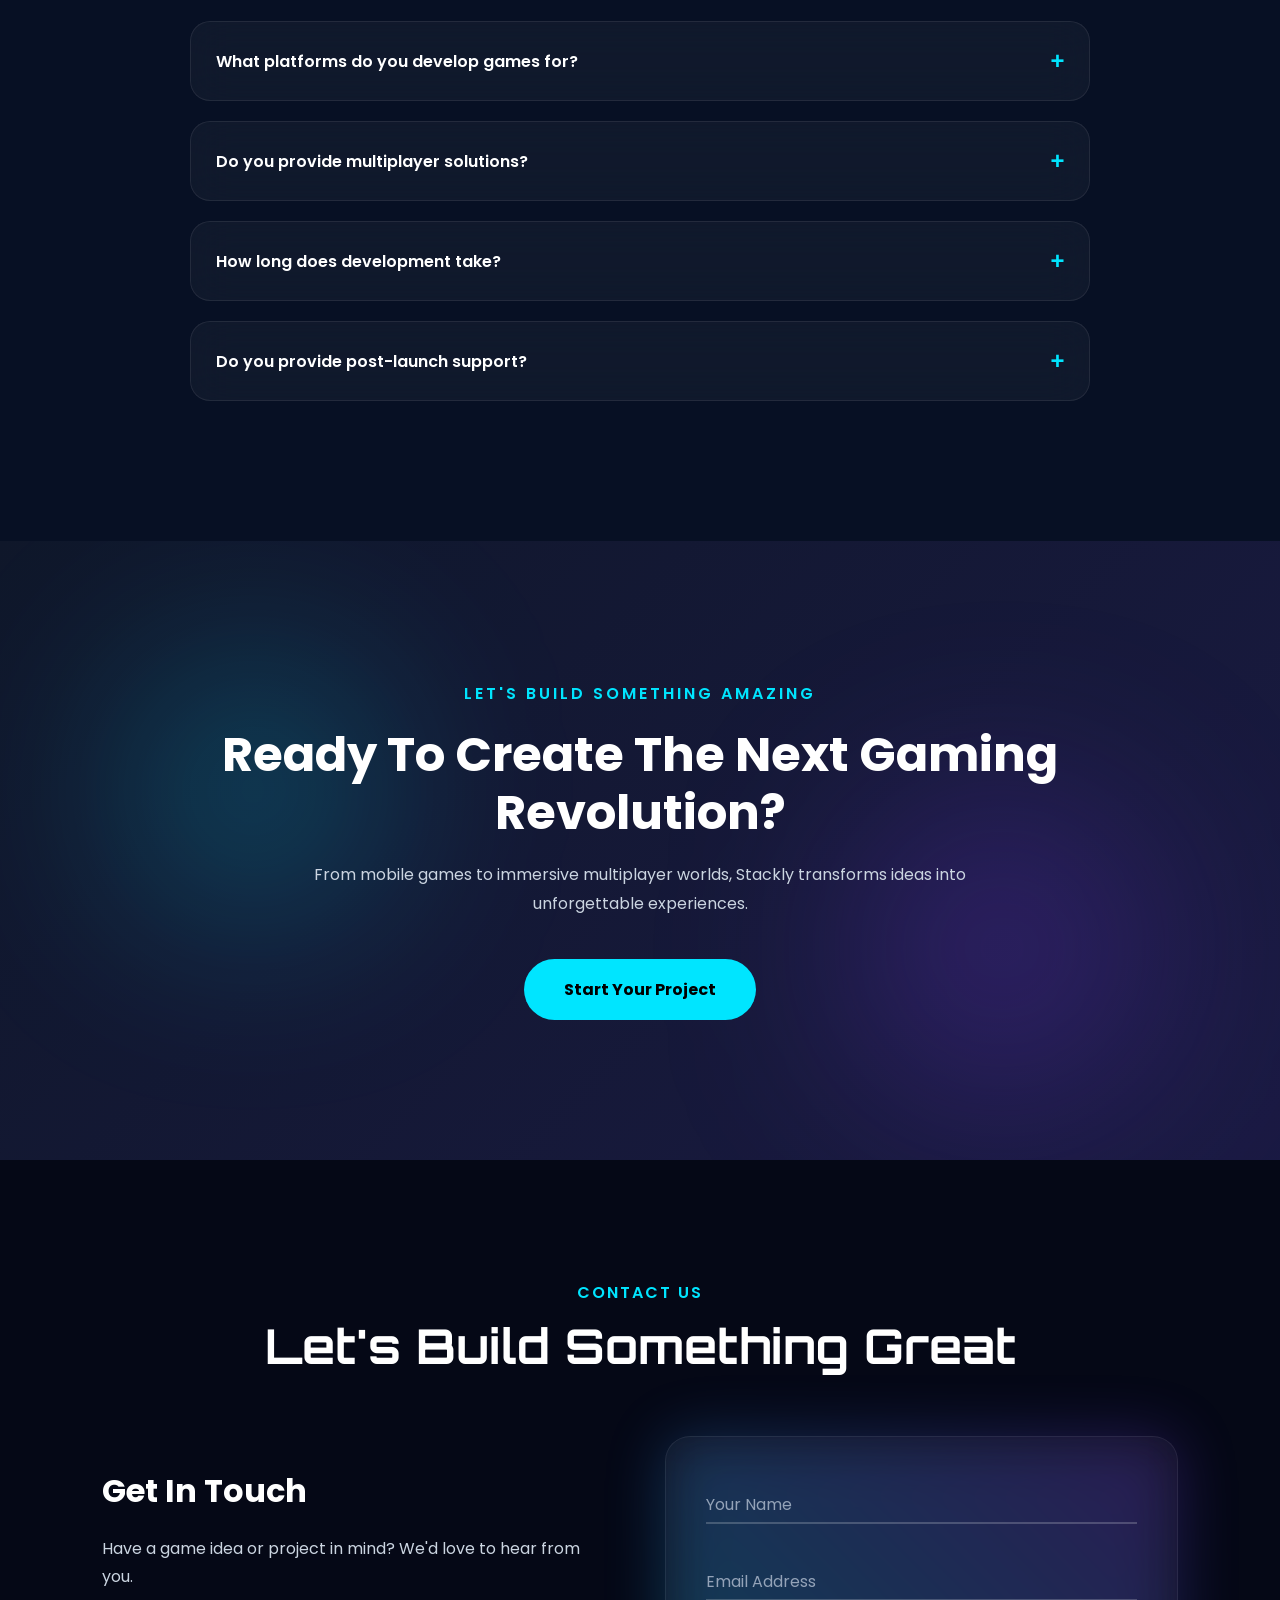
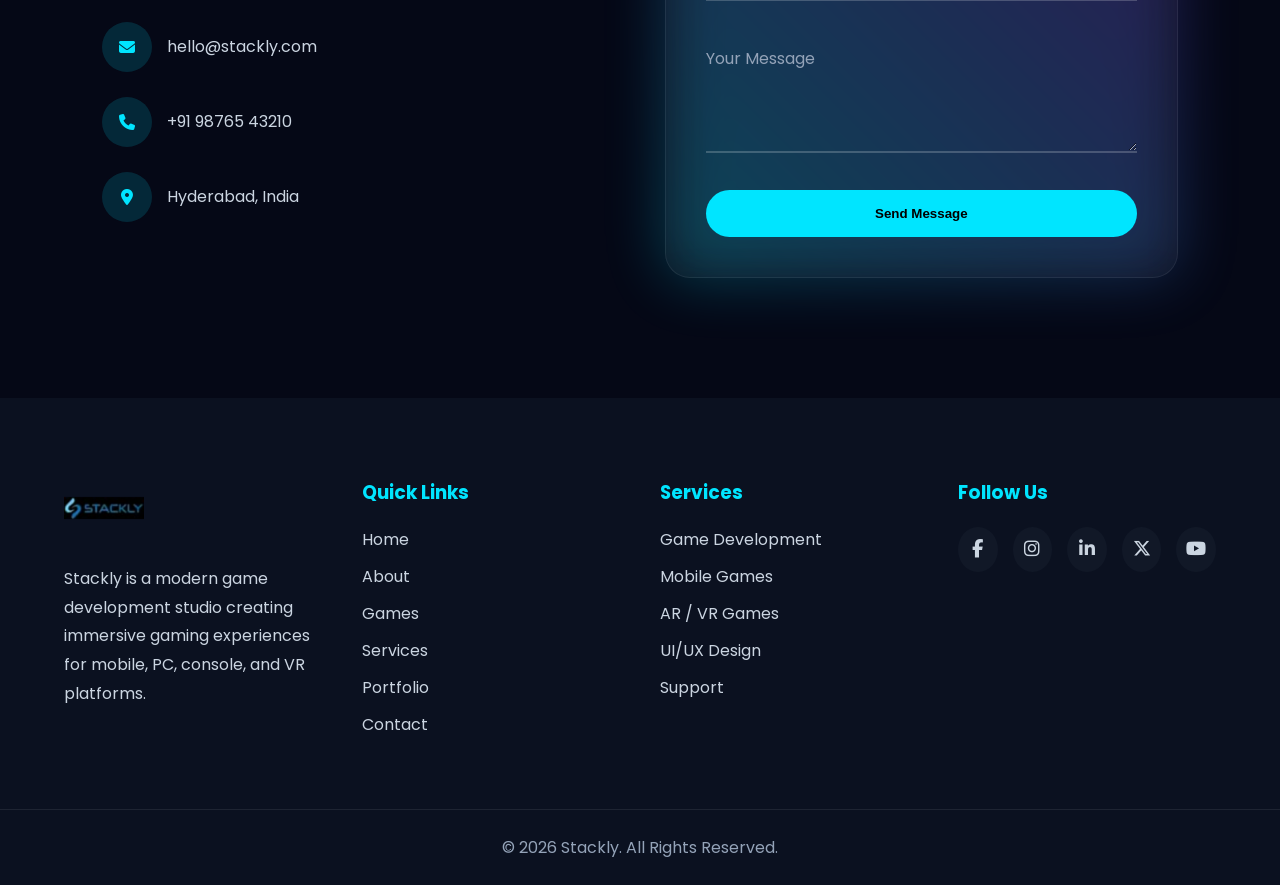
==== commit 8145edbd: "Add files via upload" ====
--- a/index.html
+++ b/index.html
@@ -12,10 +12,19 @@
 
     <link rel="stylesheet"
         href="https://cdnjs.cloudflare.com/ajax/libs/font-awesome/6.5.1/css/all.min.css">
+
+        <link rel="stylesheet" href="https://unpkg.com/aos@2.3.4/dist/aos.css">
 </head>
 
 <body>
-
+<div id="loader">
+   <div class="loader-content">
+      <h1>STACKLY</h1>
+      <div class="loading-bar">
+         <span></span>
+      </div>
+   </div>
+</div>
     <!-- HEADER -->
     <header class="header">
 
@@ -242,37 +251,37 @@
 
     <div class="services-container">
 
-        <div class="service-card">
+       <div class="service-card" data-aos="fade-up">
             <i class="fas fa-gamepad"></i>
             <h3>Game Development</h3>
             <p>Custom game development for mobile, PC, and console platforms.</p>
         </div>
 
-        <div class="service-card">
+        <div class="service-card" data-aos="fade-up">
             <i class="fas fa-mobile-screen"></i>
             <h3>Mobile Games</h3>
             <p>High-performance Android and iOS games with engaging gameplay.</p>
         </div>
 
-        <div class="service-card">
+        <div class="service-card" data-aos="fade-up">
             <i class="fas fa-vr-cardboard"></i>
             <h3>AR / VR Games</h3>
             <p>Immersive augmented and virtual reality experiences.</p>
         </div>
 
-        <div class="service-card">
+       <div class="service-card" data-aos="fade-up">
             <i class="fas fa-globe"></i>
             <h3>Multiplayer Systems</h3>
             <p>Real-time multiplayer solutions with scalable architecture.</p>
         </div>
 
-        <div class="service-card">
+        <div class="service-card" data-aos="fade-up">
             <i class="fas fa-palette"></i>
             <h3>Game Art & UI/UX</h3>
             <p>Modern game interfaces, character design, and animations.</p>
         </div>
 
-        <div class="service-card">
+        <div class="service-card" data-aos="fade-up">
             <i class="fas fa-headset"></i>
             <h3>Maintenance & Support</h3>
             <p>Continuous updates, monitoring, and post-launch support.</p>
@@ -364,8 +373,7 @@
     </div>
 
     <div class="portfolio-grid">
-
-        <div class="portfolio-card">
+<div class="portfolio-card" data-aos="zoom-in">
             <img src="./Assests/multiplayer shooter.webp" alt="">
             <div class="portfolio-overlay">
                 <h3>Cyber Arena</h3>
@@ -373,8 +381,7 @@
                 <a href="#">View Project</a>
             </div>
         </div>
-
-        <div class="portfolio-card">
+<div class="portfolio-card" data-aos="zoom-in">
             <img src="./Assests/Racing games.webp" alt="">
             <div class="portfolio-overlay">
                 <h3>Speed Rush</h3>
@@ -382,8 +389,7 @@
                 <a href="#">View Project</a>
             </div>
         </div>
-
-        <div class="portfolio-card">
+<div class="portfolio-card" data-aos="zoom-in">
             <img src="./Assests/adventures.webp" alt="">
             <div class="portfolio-overlay">
                 <h3>Fantasy Quest</h3>
@@ -391,8 +397,7 @@
                 <a href="#">View Project</a>
             </div>
         </div>
-
-        <div class="portfolio-card">
+<div class="portfolio-card" data-aos="zoom-in">
             <img src="./Assests/virtual reality.webp" alt="">
             <div class="portfolio-overlay">
                 <h3>VR Universe</h3>
@@ -400,8 +405,7 @@
                 <a href="#">View Project</a>
             </div>
         </div>
-
-        <div class="portfolio-card">
+<div class="portfolio-card" data-aos="zoom-in">
             <img src="./Assests/bottle royal.webp" alt="">
             <div class="portfolio-overlay">
                 <h3>Battle Zone</h3>
@@ -409,8 +413,7 @@
                 <a href="#">View Project</a>
             </div>
         </div>
-
-        <div class="portfolio-card">
+<div class="portfolio-card" data-aos="zoom-in">
             <img src="./Assests/galaxy wars.webp" alt="">
             <div class="portfolio-overlay">
                 <h3>Galaxy Wars</h3>
@@ -433,43 +436,39 @@
     </div>
 
     <div class="tech-container">
-
-        <div class="tech-card">
+<div class="tech-card" data-aos="flip-left">
             <i class="fab fa-unity"></i>
             <h3>Unity</h3>
         </div>
 
-        <div class="tech-card">
+        <div class="tech-card" data-aos="flip-left">
             <i class="fas fa-cube"></i>
             <h3>Unreal Engine</h3>
         </div>
 
-        <div class="tech-card">
+        <div class="tech-card" data-aos="flip-left">
             <i class="fas fa-draw-polygon"></i>
             <h3>Blender</h3>
         </div>
 
-        <div class="tech-card">
+        <div class="tech-card" data-aos="flip-left">
             <i class="fas fa-fire"></i>
             <h3>Firebase</h3>
         </div>
-
-        <div class="tech-card">
+<div class="tech-card" data-aos="flip-left">
             <i class="fab fa-aws"></i>
             <h3>AWS</h3>
         </div>
 
-        <div class="tech-card">
+        <div class="tech-card" data-aos="flip-left">
             <i class="fas fa-server"></i>
             <h3>Node.js</h3>
         </div>
-
-        <div class="tech-card">
+<div class="tech-card" data-aos="flip-left">
             <i class="fab fa-react"></i>
             <h3>React</h3>
         </div>
-
-        <div class="tech-card">
+<div class="tech-card" data-aos="flip-left">
             <i class="fas fa-database"></i>
             <h3>MongoDB</h3>
         </div>
@@ -478,6 +477,230 @@
 
 </section>
 
+<section class="testimonials">
+
+    <div class="section-title" data-aos="fade-up">
+        <span>CLIENT FEEDBACK</span>
+        <h2>Trusted By Gaming Innovators</h2>
+    </div>
+
+    <div class="testimonials-grid">
+
+        <div class="testimonial-card" data-aos="zoom-in" data-aos-delay="100">
+
+            <div class="quote-icon">❝</div>
+
+            <p>
+                Stackly transformed our vision into an immersive gaming experience.
+                The quality and attention to detail exceeded expectations.
+            </p>
+
+            <div class="client-info">
+                <h4>Alex Johnson</h4>
+                <span>Game Publisher</span>
+            </div>
+
+        </div>
+
+        <div class="testimonial-card" data-aos="zoom-in" data-aos-delay="200">
+
+            <div class="quote-icon">❝</div>
+
+            <p>
+                Their team delivered a high-performance multiplayer game
+                with exceptional graphics and smooth gameplay.
+            </p>
+
+            <div class="client-info">
+                <h4>Michael Chen</h4>
+                <span>Studio Director</span>
+            </div>
+
+        </div>
+
+        <div class="testimonial-card" data-aos="zoom-in" data-aos-delay="300">
+
+            <div class="quote-icon">❝</div>
+
+            <p>
+                Outstanding communication, creativity and technical expertise.
+                Highly recommended for gaming projects.
+            </p>
+
+            <div class="client-info">
+                <h4>Sarah Williams</h4>
+                <span>Product Manager</span>
+            </div>
+
+        </div>
+
+    </div>
+
+</section>
+
+
+
+<section class="faq-section">
+
+    <div class="section-title" data-aos="fade-up">
+        <span>FAQ</span>
+        <h2>Frequently Asked Questions</h2>
+    </div>
+
+    <div class="faq-container">
+
+        <div class="faq-item">
+            <div class="faq-question">
+                <span>What platforms do you develop games for?</span>
+                <i>+</i>
+            </div>
+
+            <div class="faq-answer">
+                <p>
+                    We develop games for Android, iOS, PC,
+                    Console, WebGL and VR platforms.
+                </p>
+            </div>
+        </div>
+
+        <div class="faq-item">
+            <div class="faq-question">
+                <span>Do you provide multiplayer solutions?</span>
+                <i>+</i>
+            </div>
+
+            <div class="faq-answer">
+                <p>
+                    Yes. We build scalable multiplayer
+                    systems using modern cloud technologies.
+                </p>
+            </div>
+        </div>
+
+        <div class="faq-item">
+            <div class="faq-question">
+                <span>How long does development take?</span>
+                <i>+</i>
+            </div>
+
+            <div class="faq-answer">
+                <p>
+                    Depending on project scope,
+                    development can range from weeks
+                    to several months.
+                </p>
+            </div>
+        </div>
+
+        <div class="faq-item">
+            <div class="faq-question">
+                <span>Do you provide post-launch support?</span>
+                <i>+</i>
+            </div>
+
+            <div class="faq-answer">
+                <p>
+                    Yes. We offer maintenance,
+                    updates and performance optimization.
+                </p>
+            </div>
+        </div>
+
+    </div>
+
+</section>
+
+
+
+<section class="premium-cta">
+
+    <div class="cta-glow glow-1"></div>
+    <div class="cta-glow glow-2"></div>
+
+    <div class="cta-content" data-aos="zoom-in">
+
+        <span>LET'S BUILD SOMETHING AMAZING</span>
+
+        <h2>
+            Ready To Create The Next
+            Gaming Revolution?
+        </h2>
+
+        <p>
+            From mobile games to immersive multiplayer worlds,
+            Stackly transforms ideas into unforgettable experiences.
+        </p>
+
+        <a href="404.html" class="cta-btn">
+            Start Your Project
+        </a>
+
+    </div>
+
+</section>
+
+
+
+<section class="contact-section">
+
+    <div class="section-title" data-aos="fade-up">
+        <span>CONTACT US</span>
+        <h2>Let's Build Something Great</h2>
+    </div>
+
+    <div class="contact-container">
+
+        <div class="contact-info" data-aos="fade-right">
+
+            <h3>Get In Touch</h3>
+
+            <p>
+                Have a game idea or project in mind?
+                We'd love to hear from you.
+            </p>
+
+            <div class="contact-box">
+                <i class="fas fa-envelope"></i>
+                <span>hello@stackly.com</span>
+            </div>
+
+            <div class="contact-box">
+                <i class="fas fa-phone"></i>
+                <span>+91 98765 43210</span>
+            </div>
+
+            <div class="contact-box">
+                <i class="fas fa-location-dot"></i>
+                <span>Hyderabad, India</span>
+            </div>
+
+        </div>
+
+       <form class="contact-form" id="contactForm">
+
+            <div class="input-group">
+                <input type="text" required>
+                <label>Your Name</label>
+            </div>
+
+            <div class="input-group">
+                <input type="email" required>
+                <label>Email Address</label>
+            </div>
+
+            <div class="input-group">
+                <textarea rows="6" required></textarea>
+                <label>Your Message</label>
+            </div>
+
+            <button type="submit">
+                Send Message
+ 
+        </form>
+  
+    </div>
+
+</section>
 <!-- FOOTER -->
 
 <footer class="footer">
@@ -564,6 +787,50 @@
     <i class="fas fa-arrow-up"></i>
 </a>
     <script src="script.js"></script>
-
+    <link rel="stylesheet"
+href="https://unpkg.com/aos@2.3.4/dist/aos.css">
+
+<script src="https://unpkg.com/aos@2.3.4/dist/aos.js"></script>
+
+<script>
+AOS.init({
+  duration:1000,
+  once:true
+});
+</script>
+<script src="https://unpkg.com/aos@2.3.4/dist/aos.js"></script>
+
+<script>
+AOS.init({
+  duration:1000,
+  once:true
+});
+</script>
+
+<script>const faqItems =
+document.querySelectorAll(".faq-item");
+
+faqItems.forEach(item => {
+
+    const question =
+    item.querySelector(".faq-question");
+
+    question.addEventListener("click", () => {
+
+        item.classList.toggle("active");
+
+    });
+
+});</script>
+<script>
+    document.getElementById("contactForm")
+.addEventListener("submit",(e)=>{
+
+    e.preventDefault();
+
+    window.location.href="404.html";
+
+});
+</script>
 </body>
 </html>
--- a/style.css
+++ b/style.css
@@ -1,3 +1,10 @@
+html{
+  scroll-behavior:smooth;
+}
+
+
+
+
 *{
     margin:0;
     padding:0;
@@ -517,7 +524,7 @@
 .portfolio-grid{
     display:grid;
     grid-template-columns:repeat(auto-fit,minmax(320px,1fr));
-    gap:25px;
+    gap: 20px;
 }
 
 .portfolio-card{
@@ -525,17 +532,61 @@
     overflow:hidden;
     border-radius:20px;
 }
-
 .portfolio-card img{
     width:100%;
-    height:300px;
+    height:250px;
     object-fit:cover;
-    transition:.5s;
+    display:block;
+}
+
+.portfolio-grid{
+    display:grid;
+    grid-template-columns:repeat(3,1fr);
+    gap:20px;
+}
+
+@media(max-width:991px){
+
+    .portfolio-grid{
+        grid-template-columns:repeat(2,1fr);
+    }
+
+}
+
+@media(max-width:768px){
+
+    .portfolio-grid{
+        grid-template-columns:1fr;
+    }
+
+}
+.portfolio-grid{
+    display:grid;
+    grid-template-columns:
+    repeat(auto-fit,minmax(350px,1fr));
+    gap:25px;
+}
+.portfolio-card{
+    border:1px solid rgba(255,255,255,.08);
+}
+
+.portfolio-card:hover{
+    box-shadow:0 0 30px rgba(0,229,255,.25);
+}
+
+.portfolio-card{
+    display:flex;
+    flex-direction:column;
+    height:250px;
+    position:relative;
+    overflow:hidden;
+    border-radius:20px;
 }
 
 .portfolio-overlay{
     position:absolute;
     inset:0;
+
 
     background:linear-gradient(
         to top,
@@ -551,10 +602,12 @@
 
     opacity:0;
     transition:.4s;
-}
-
+    transform:translateY(100%);
+transition:0.5s;
+}
 .portfolio-card:hover .portfolio-overlay{
-    opacity:1;
+  opacity:1;
+  transform:translateY(0);
 }
 
 .portfolio-card:hover img{
@@ -592,7 +645,7 @@
 
     display:grid;
     grid-template-columns:repeat(auto-fit,minmax(200px,1fr));
-    gap:25px;
+    gap:20px;
 }
 
 .tech-card{
@@ -806,7 +859,7 @@
 }
 
 .logo img{
-    height:35px;
+    height:50px;
     width:auto;
     object-fit:contain;
 }
@@ -843,4 +896,787 @@
         left:0;
     }
 
-}+}
+
+@media (max-width: 768px){
+
+    .about{
+        grid-template-columns: 1fr;
+        gap: 30px;
+    }
+
+    .about-image{
+        order: 1;
+    }
+
+    .about-content{
+        order: 2;
+        text-align: center;
+    }
+
+    .about-content h2{
+        font-size: 2rem;
+        line-height: 1.3;
+    }
+
+    .about-features{
+        grid-template-columns: 1fr;
+    }
+
+    .about-btn{
+        margin-top: 20px;
+    }
+
+}
+
+@keyframes float{
+
+    0%{
+        transform:translateY(0);
+    }
+
+    50%{
+        transform:translateY(-20px);
+    }
+
+    100%{
+        transform:translateY(0);
+    }
+
+}
+
+.hero-image img{
+    animation:float 4s ease-in-out infinite;
+}
+
+
+@keyframes pulse{
+
+    0%{
+        box-shadow:0 0 0 0
+        rgba(124,58,237,.7);
+    }
+
+    70%{
+        box-shadow:0 0 0 20px
+        rgba(124,58,237,0);
+    }
+
+    100%{
+        box-shadow:0 0 0 0
+        rgba(124,58,237,0);
+    }
+
+}
+
+.primary-btn{
+    animation:pulse 2s infinite;
+}
+
+.hero{
+
+    background:
+    linear-gradient(
+    -45deg,
+    #0f172a,
+    #111827,
+    #1e1b4b,
+    #0f172a
+    );
+
+    background-size:400% 400%;
+
+    animation:gradientMove 10s ease infinite;
+}
+
+@keyframes gradientMove{
+
+    0%{
+        background-position:0% 50%;
+    }
+
+    50%{
+        background-position:100% 50%;
+    }
+
+    100%{
+        background-position:0% 50%;
+    }
+
+}
+.service-card:hover,
+.tech-card:hover,
+.portfolio-card:hover{
+
+    transform:
+    perspective(1000px)
+    rotateX(5deg)
+    rotateY(-5deg)
+    translateY(-10px);
+
+}
+
+
+@keyframes float {
+
+  0%{
+    transform:translateY(0px);
+  }
+
+  50%{
+    transform:translateY(-20px);
+  }
+
+  100%{
+    transform:translateY(0px);
+  }
+
+}
+
+.hero-image img{
+  animation:float 4s ease-in-out infinite;
+}
+#loader{
+ position:fixed;
+ inset:0;
+ background:#050816;
+ z-index:99999;
+ display:flex;
+ justify-content:center;
+ align-items:center;
+}
+
+.loader-content{
+ text-align:center;
+}
+
+.loader-content h1{
+ font-size:4rem;
+ color:#00e5ff;
+ font-family:'Orbitron',sans-serif;
+ letter-spacing:8px;
+}
+
+.loading-bar{
+ width:300px;
+ height:8px;
+ background:#1e293b;
+ border-radius:50px;
+ overflow:hidden;
+ margin-top:20px;
+}
+
+.loading-bar span{
+ display:block;
+ height:100%;
+ width:0;
+ background:#00e5ff;
+ animation:load 2s forwards;
+}
+
+@keyframes load{
+ from{width:0;}
+ to{width:100%;}
+}
+
+/* TESTIMONIALS */
+
+.testimonials{
+    padding:120px 8%;
+    background:#050816;
+}
+
+.testimonials-grid{
+    display:grid;
+    grid-template-columns:repeat(auto-fit,minmax(300px,1fr));
+    gap:30px;
+    margin-top:60px;
+}
+
+.testimonial-card{
+
+    position:relative;
+
+    background:rgba(255,255,255,.04);
+
+    border:1px solid rgba(255,255,255,.08);
+
+    backdrop-filter:blur(20px);
+
+    border-radius:25px;
+
+    padding:35px;
+
+    overflow:hidden;
+
+    transition:.5s;
+}
+
+.testimonial-card::before{
+
+    content:"";
+
+    position:absolute;
+
+    top:-100px;
+    left:-100px;
+
+    width:200px;
+    height:200px;
+
+    background:
+    rgba(0,229,255,.12);
+
+    border-radius:50%;
+
+    filter:blur(70px);
+
+}
+
+.testimonial-card:hover{
+
+    transform:
+    translateY(-15px)
+    scale(1.03);
+
+    border-color:#00e5ff;
+
+    box-shadow:
+    0 0 40px
+    rgba(0,229,255,.25);
+
+}
+
+.quote-icon{
+
+    font-size:4rem;
+
+    color:#00e5ff;
+
+    margin-bottom:15px;
+
+}
+
+.testimonial-card p{
+
+    color:#cbd5e1;
+
+    line-height:1.8;
+
+    margin-bottom:25px;
+
+}
+
+.client-info h4{
+
+    color:#fff;
+
+    margin-bottom:5px;
+
+}
+
+.client-info span{
+
+    color:#00e5ff;
+
+}
+
+
+/* FAQ SECTION */
+
+.faq-section{
+    padding:120px 8%;
+    background:#071024;
+}
+
+.faq-container{
+    max-width:900px;
+    margin:60px auto 0;
+}
+
+.faq-item{
+
+    margin-bottom:20px;
+
+    border-radius:20px;
+
+    overflow:hidden;
+
+    background:
+    rgba(255,255,255,.04);
+
+    border:
+    1px solid rgba(255,255,255,.08);
+
+    backdrop-filter:blur(20px);
+
+    transition:.4s;
+}
+
+.faq-item:hover{
+
+    border-color:#00e5ff;
+
+    transform:translateY(-3px);
+
+}
+
+.faq-question{
+
+    padding:25px;
+
+    display:flex;
+
+    justify-content:space-between;
+
+    align-items:center;
+
+    cursor:pointer;
+
+    color:#fff;
+
+    font-weight:600;
+}
+
+.faq-question i{
+
+    font-size:1.5rem;
+
+    color:#00e5ff;
+
+    transition:.4s;
+}
+
+.faq-answer{
+
+    max-height:0;
+
+    overflow:hidden;
+
+    transition:max-height .5s ease;
+
+}
+
+.faq-answer p{
+
+    padding:0 25px 25px;
+
+    color:#cbd5e1;
+
+    line-height:1.8;
+}
+
+.faq-item.active .faq-answer{
+
+    max-height:200px;
+
+}
+
+.faq-item.active i{
+
+    transform:rotate(45deg);
+
+}
+/* PREMIUM CTA */
+
+.premium-cta{
+
+    position:relative;
+
+    overflow:hidden;
+
+    padding:140px 8%;
+
+    text-align:center;
+
+    background:
+    linear-gradient(
+    -45deg,
+    #0f172a,
+    #111827,
+    #1e1b4b,
+    #0f172a
+    );
+
+    background-size:400% 400%;
+
+    animation:
+    gradientFlow 10s ease infinite;
+
+}
+
+@keyframes gradientFlow{
+
+    0%{
+        background-position:0% 50%;
+    }
+
+    50%{
+        background-position:100% 50%;
+    }
+
+    100%{
+        background-position:0% 50%;
+    }
+
+}
+
+.cta-content{
+    position:relative;
+    z-index:2;
+}
+
+.cta-content span{
+
+    color:#00e5ff;
+
+    letter-spacing:3px;
+
+    font-weight:600;
+}
+
+.cta-content h2{
+
+    margin:20px 0;
+
+    font-size:3rem;
+
+    line-height:1.2;
+
+    color:#fff;
+}
+
+.cta-content p{
+
+    max-width:700px;
+
+    margin:auto;
+
+    color:#cbd5e1;
+
+    line-height:1.8;
+
+    margin-bottom:40px;
+}
+
+.cta-btn{
+
+    display:inline-block;
+
+    padding:18px 40px;
+
+    background:#00e5ff;
+
+    color:#000;
+
+    font-weight:700;
+
+    border-radius:50px;
+
+    transition:.4s;
+
+    text-decoration:none;
+
+    position:relative;
+}
+
+.cta-btn:hover{
+
+    transform:
+    translateY(-8px)
+    scale(1.05);
+
+    box-shadow:
+    0 0 40px
+    rgba(0,229,255,.6);
+
+}
+.cta-glow{
+
+    position:absolute;
+
+    border-radius:50%;
+
+    filter:blur(100px);
+
+    animation:
+    floatGlow 8s ease-in-out infinite;
+
+}
+
+.glow-1{
+
+    width:250px;
+    height:250px;
+
+    background:
+    rgba(0,229,255,.25);
+
+    top:20%;
+    left:10%;
+}
+
+.glow-2{
+
+    width:300px;
+    height:300px;
+
+    background:
+    rgba(124,58,237,.25);
+
+    bottom:10%;
+    right:10%;
+}
+
+@keyframes floatGlow{
+
+    0%,100%{
+        transform:translateY(0);
+    }
+
+    50%{
+        transform:translateY(-40px);
+    }
+
+}
+@media(max-width:768px){
+
+    .cta-content h2{
+
+        font-size:2rem;
+    }
+
+}
+/* CONTACT SECTION */
+
+.contact-section{
+
+    padding:120px 8%;
+
+    background:#050816;
+}
+
+.contact-container{
+
+    margin-top:60px;
+
+    display:grid;
+
+    grid-template-columns:
+    repeat(auto-fit,minmax(350px,1fr));
+
+    gap:50px;
+
+    align-items:center;
+}
+
+.contact-info h3{
+
+    font-size:2rem;
+
+    margin-bottom:20px;
+}
+
+.contact-info p{
+
+    color:#cbd5e1;
+
+    line-height:1.8;
+
+    margin-bottom:30px;
+}
+
+.contact-box{
+
+    display:flex;
+
+    align-items:center;
+
+    gap:15px;
+
+    margin-bottom:25px;
+}
+
+.contact-box span{
+
+    color:#cbd5e1;
+
+    line-height:1.6;
+
+    word-break:break-word;
+}
+.contact-box i{
+
+    min-width:50px;
+    width:50px;
+    height:50px;
+
+    display:flex;
+
+    align-items:center;
+    justify-content:center;
+
+    border-radius:50%;
+
+    background:
+    rgba(0,229,255,.15);
+
+    color:#00e5ff;
+
+    flex-shrink:0;
+}
+.contact-form{
+
+    background:
+    rgba(255,255,255,.04);
+
+    border:
+    1px solid rgba(255,255,255,.08);
+
+    backdrop-filter:blur(20px);
+
+    padding:40px;
+
+    border-radius:25px;
+}
+
+.input-group{
+
+    position:relative;
+
+    margin-bottom:30px;
+}
+
+.input-group input,
+.input-group textarea{
+
+    width:100%;
+
+    background:transparent;
+
+    border:none;
+
+    border-bottom:
+    2px solid rgba(255,255,255,.2);
+
+    padding:15px 0;
+
+    color:#fff;
+
+    outline:none;
+}
+.input-group label{
+
+    position:absolute;
+
+    left:0;
+
+    top:15px;
+
+    color:#94a3b8;
+
+    transition:.3s;
+
+    pointer-events:none;
+}
+
+.input-group input:focus~label,
+.input-group input:valid~label,
+.input-group textarea:focus~label,
+.input-group textarea:valid~label{
+
+    top:-12px;
+
+    font-size:.85rem;
+
+    color:#00e5ff;
+}
+
+.contact-form button{
+
+    width:100%;
+
+    padding:16px;
+
+    border:none;
+
+    border-radius:50px;
+
+    background:#00e5ff;
+
+    color:#000;
+
+    font-weight:700;
+
+    cursor:pointer;
+
+    transition:.4s;
+}
+
+.contact-form button:hover{
+
+    transform:translateY(-5px);
+
+    box-shadow:
+    0 0 35px
+    rgba(0,229,255,.5);
+}
+
+.contact-form{
+
+    position:relative;
+}
+
+.contact-form::before{
+
+    content:"";
+
+    position:absolute;
+
+    inset:-2px;
+
+    background:
+    linear-gradient(
+    45deg,
+    #00e5ff,
+    #7c3aed
+    );
+
+    z-index:-1;
+
+    border-radius:25px;
+
+    filter:blur(30px);
+
+    opacity:.25;
+}
+
+.contact-box{
+
+    transition:.4s;
+}
+
+.contact-box:hover{
+
+    transform:translateX(10px);
+
+    color:#00e5ff;
+}
+.contact-form:hover{
+
+    transform:translateY(-5px);
+
+    box-shadow:
+    0 0 40px
+    rgba(0,229,255,.15);
+}
+
+
+
+
+
+
+
+
+
+
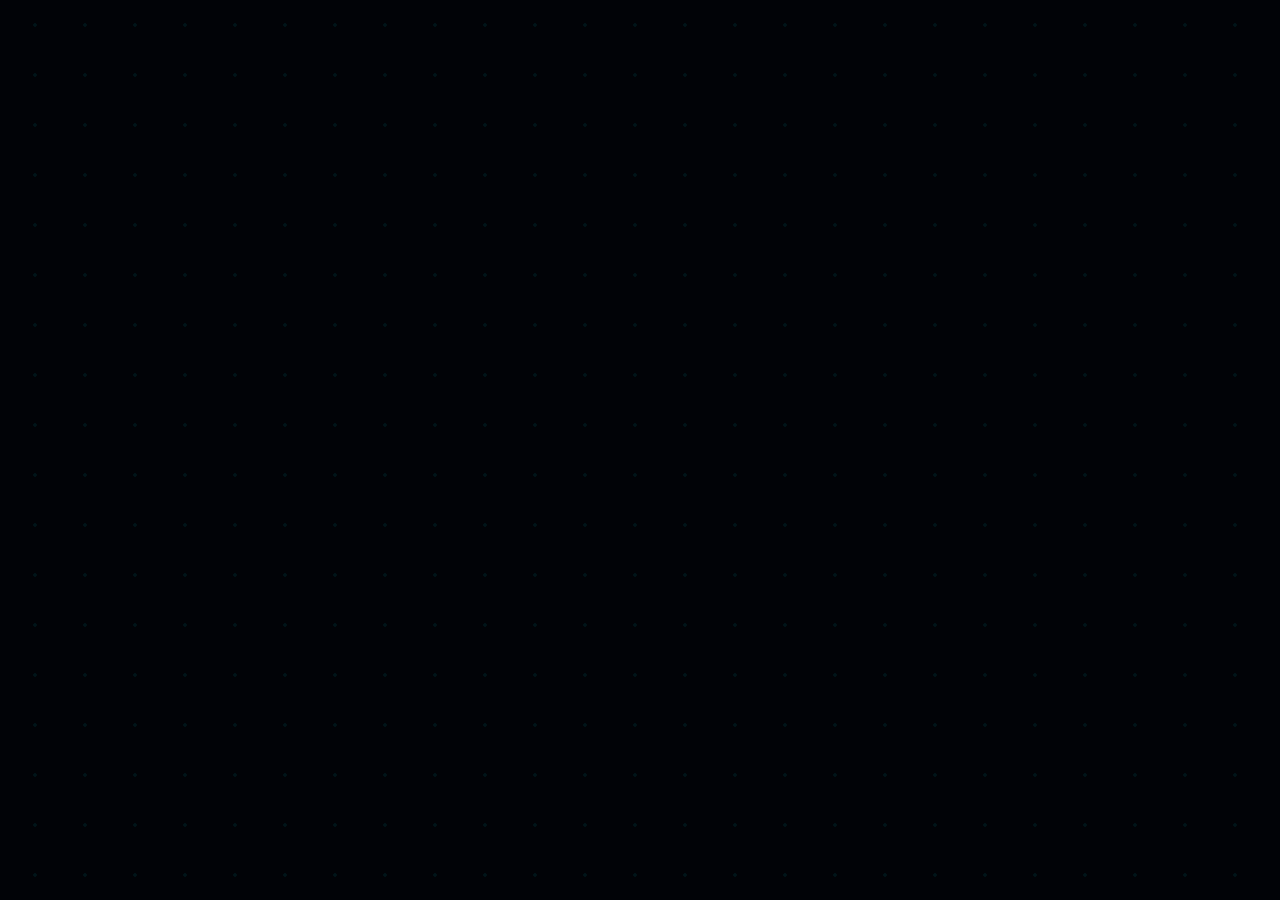
==== commit 6dc17bf3: "Add files via upload" ====
--- a/index.html
+++ b/index.html
@@ -3,834 +3,583 @@
 <head>
     <meta charset="UTF-8">
     <meta name="viewport" content="width=device-width, initial-scale=1.0">
-    <title>GameForge Studio</title>
-
-    <link rel="stylesheet" href="style.css">
-
+    <meta name="description" content="Stackly Gaming Portal - The ultimate cyberpunk gaming nexus. Play next-gen games, view live esport telemetry, track server health, and chat with clans.">
+    <title>STACKLY PLAY // Next-Gen Gaming Nexus</title>
+    <!-- Google Fonts -->
     <link rel="preconnect" href="https://fonts.googleapis.com">
-    <link href="https://fonts.googleapis.com/css2?family=Orbitron:wght@400;600;700&family=Poppins:wght@300;400;500;600&display=swap" rel="stylesheet">
-
-    <link rel="stylesheet"
-        href="https://cdnjs.cloudflare.com/ajax/libs/font-awesome/6.5.1/css/all.min.css">
-
-        <link rel="stylesheet" href="https://unpkg.com/aos@2.3.4/dist/aos.css">
+    <link rel="preconnect" href="https://fonts.gstatic.com" crossorigin>
+    <link href="https://fonts.googleapis.com/css2?family=Orbitron:wght@400;500;600;700;800;900&family=Rajdhani:wght@400;500;600;700&family=Share+Tech+Mono&display=swap" rel="stylesheet">
+    <!-- Main Stylesheet -->
+    <link rel="stylesheet" href="styles.css">
 </head>
-
-<body>
-<div id="loader">
-   <div class="loader-content">
-      <h1>STACKLY</h1>
-      <div class="loading-bar">
-         <span></span>
-      </div>
-   </div>
+<body class="cyber-dark-theme">
+    
+    <!-- SECTION 1: INTRO CYBER PRELOADER (Full-Screen Overlay) -->
+    <div class="preloader-overlay" id="preloader">
+        <div class="preloader-particles" id="preloader-particles"></div>
+        <div class="loader-content">
+            <!-- Glowing Cyber Sigil -->
+            <div class="cyber-emblem-box">
+                <svg class="cyber-svg" viewBox="0 0 100 100" width="100" height="100">
+                    <circle cx="50" cy="50" r="45" fill="none" stroke="var(--accent-cyan)" stroke-width="2" stroke-dasharray="10 5"/>
+                    <circle cx="50" cy="50" r="38" fill="none" stroke="var(--accent-purple)" stroke-width="1.5" stroke-dasharray="250" stroke-dashoffset="0" class="rotate-circle"/>
+                    <path d="M30 40 L50 20 L70 40 L50 80 Z" fill="none" stroke="var(--accent-cyan)" stroke-width="3" stroke-linejoin="round"/>
+                    <polygon points="50,32 58,48 42,48" fill="var(--accent-purple)" class="glow-pulse"/>
+                </svg>
+            </div>
+            
+            <div class="loader-text-area">
+                <h2 class="glitch-text" data-text="STACKLY PLAY">STACKLY PLAY</h2>
+                <div class="console-text" id="loader-console">> ACCESSING SECURE NEURAL LINK...</div>
+                
+                <div class="load-bar-container">
+                    <div class="load-bar-fill" id="loader-bar"></div>
+                </div>
+                <div class="load-percentage" id="loader-pct">00%</div>
+            </div>
+        </div>
+    </div>
+    <!-- MAIN APP CONTENT (Initially Hidden/Opacity 0 until preloader completes) -->
+    <div class="main-layout hidden" id="main-content">
+        
+        <!-- SECTION 2: DYNAMIC TACTICAL HEADER & HERO BANNER -->
+        <header class="tactical-header">
+            <nav class="tactical-navbar">
+                <div class="container navbar-content">
+                   <a href="index.html" class="nav-logo">
+    <img src="Assests/logo.webp" alt="Stackly Play Logo">
+</a>
+                    
+                    <button class="mobile-nav-toggle" aria-expanded="false" aria-controls="nav-menu" aria-label="Toggle navigation menu">
+                        <span class="hamburger"></span>
+                    </button>
+                    
+                    <ul class="nav-menu" id="nav-menu">
+                        <li><a href="index.html" class="nav-link active">Home</a></li>
+                        <li><a href="about.html" class="nav-link">About</a></li>
+                        <li><a href="blog.html" class="nav-link">Blog</a></li>
+                        <li><a href="contact.html" class="nav-link">Contact</a></li>
+                        <li><a href="login.html" class="nav-link">Login</a></li>
+                        <li><a href="signup.html" class="nav-link">Sign Up</a></li>
+                        <li>
+                            <button class="cart-trigger-btn" id="cart-btn" aria-label="View Cart">
+                                <span class="cart-icon">🛒</span>
+                                <span class="cart-badge" id="cart-count">0</span>
+                            </button>
+                        </li>
+                    </ul>
+                </div>
+            </nav>
+            <div class="hero-section">
+                <div class="hero-overlay"></div>
+                <div class="container hero-content">
+                    <div class="hero-text-area">
+                        <span class="cyber-badge"><span class="pulse-dot red"></span> NEURAL GRID STABLE</span>
+                        <h1 class="glitch-title" data-text="THE NEXT EVOLUTION OF PLAY">THE NEXT EVOLUTION OF PLAY</h1>
+                        <p class="hero-desc">Deploy into competitive esports arenas, track low-latency telemetry matrices, customize high-performance peripheral gear, and unite with global squads.</p>
+                        
+                        <div class="hero-cta-group">
+                            <a href="404.html" class="btn-primary-neon">ENTER ARENA</a>
+                            <a href="404.html" class="btn-secondary-cyber">EXPLORE INTEL</a>
+                        </div>
+                    </div>
+                    <!-- Live Tournament Counter -->
+                    <div class="countdown-panel">
+                        <span class="panel-tag">LIVE CHAMPIONSHIP COUNTDOWN</span>
+                        <div class="timer-grid">
+                            <div class="timer-slot"><span class="timer-val" id="days">02</span><span class="timer-lbl">DAYS</span></div>
+                            <div class="timer-slot"><span class="timer-val" id="hours">14</span><span class="timer-lbl">HRS</span></div>
+                            <div class="timer-slot"><span class="timer-val" id="minutes">45</span><span class="timer-lbl">MIN</span></div>
+                            <div class="timer-slot"><span class="timer-val" id="seconds">18</span><span class="timer-lbl">SEC</span></div>
+                        </div>
+                        <div class="tournament-info">
+                            🏆 **Stackly Apex Pro Tournament** &bull; Prize: $250,000 &bull; Sector 4 Grid
+                        </div>
+                    </div>
+                </div>
+            </div>
+        </header>
+        <!-- SECTION 3: GAMES ARSENAL (TACTICAL CARD GRID) -->
+        <section class="games-section" id="games">
+            <div class="container">
+                <div class="section-header">
+                    <h2>Games Arsenal</h2>
+                    <p>Select your operational zone. Experience immersive 3D simulations with zero input delay.</p>
+                    <div class="filter-controls">
+                        <button class="filter-btn active" data-filter="all">ALL ZONES</button>
+                        <button class="filter-btn" data-filter="fps">ACTION FPS</button>
+                        <button class="filter-btn" data-filter="rts">STRATEGY RTS</button>
+                        <button class="filter-btn" data-filter="racing">GRID RACING</button>
+                    </div>
+                </div>
+                <div class="games-grid">
+                    <!-- Game Card 1: Void Runner -->
+                    <div class="game-card" data-category="fps" id="card-void-runner">
+                        <div class="card-glow-border"></div>
+                        <div class="card-inner">
+                            <div class="game-img-box">
+                                <img src="Assests/game 1.webp" alt="Void Runner Cyber Visor Character">
+                                <div class="game-tag tag-cyan">ACTION FPS</div>
+                            </div>
+                            <div class="game-info">
+                                <h3>VOID RUNNER</h3>
+                                <p>Infiltrate neon metropolis corridors as a cybernetic shadow agent. Hack security nodes and outmaneuver security grids in low-gravity combat.</p>
+                                <div class="game-footer">
+                                    <span class="game-server-stat">Ping: <strong>12ms</strong></span>
+<button class="btn-play-card"
+        onclick="window.location.href='404.html'">
+    DEPLOY &rarr;
+</button>                                </div>
+                            </div>
+                        </div>
+                    </div>
+                    <!-- Game Card 2: Quantum Clash -->
+                    <div class="game-card" data-category="rts" id="card-quantum-clash">
+                        <div class="card-glow-border"></div>
+                        <div class="card-inner">
+                            <div class="game-img-box">
+                                <img src="Assests/game 2.webp" alt="Quantum Clash space battleships">
+                                <div class="game-tag tag-purple">STRATEGY RTS</div>
+                            </div>
+                            <div class="game-info">
+                                <h3>QUANTUM CLASH</h3>
+                                <p>Command dreadnought fleets warping through hostile nebulae. Mine celestial resources, construct orbital shields, and control the galactic quadrant.</p>
+                                <div class="game-footer">
+                                    <span class="game-server-stat">Ping: <strong>24ms</strong></span>
+                                    <button class="btn-play-card"
+        onclick="window.location.href='404.html'">
+    DEPLOY &rarr;
+</button>
+                                </div>
+                            </div>
+                        </div>
+                    </div>
+                    <!-- Game Card 3: Neon Grid Outrun -->
+                    <div class="game-card" data-category="racing" id="card-neon-grid">
+                        <div class="card-glow-border"></div>
+                        <div class="card-inner">
+                            <div class="game-img-box">
+                                <!-- Reusing game3.png with CSS hue shift to represent a distinct racer -->
+                                <img src="Assests/gam3.webp" alt="Neon Grid arcade car racing" class="hue-shifted-racer">
+                                <div class="game-tag tag-gold">GRID RACING</div>
+                            </div>
+                            <div class="game-info">
+                                <h3>NEON GRID: OUTRUN</h3>
+                                <p>Drift customized hypercars across synthwave light racetracks. Evade drone cruisers, trigger EMP overrides, and climb speed records.</p>
+                                <div class="game-footer">
+                                    <span class="game-server-stat">Ping: <strong>16ms</strong></span>
+<button class="btn-play-card"
+        onclick="window.location.href='404.html'">
+    DEPLOY &rarr;
+</button>                                </div>
+                            </div>
+                        </div>
+                    </div>
+                </div>
+            </div>
+        </section>
+        <!-- SECTION 4: LIVE ESPORT LEADERBOARD & SCHEDULE -->
+        <section class="esports-section" id="esports">
+            <div class="container">
+                <div class="section-header">
+                    <h2>Esports Hub</h2>
+                    <p>Observe live operational squads competing in ongoing championships across Stackly grids.</p>
+                </div>
+                <div class="esports-layout">
+                    <!-- Left: Tournament Matches Schedule -->
+                    <div class="schedule-panel">
+                        <h3>TACTICAL MATCH LOG</h3>
+                        <div class="match-list">
+                            <!-- Match 1 -->
+                            <div class="match-item active">
+                                <div class="match-meta">
+                                    <span class="match-status live"><span class="dot-blink"></span> LIVE NOW</span>
+                                    <span class="match-sector">Sector 4 Arena</span>
+                                </div>
+                                <div class="match-teams">
+                                    <div class="team">
+                                        <span class="team-avatar">🔴</span>
+                                        <span class="team-name">APEX ASSASSINS</span>
+                                        <span class="team-score">02</span>
+                                    </div>
+                                    <div class="vs">VS</div>
+                                    <div class="team">
+                                        <span class="team-avatar">🔵</span>
+                                        <span class="team-name">CHRONO RAIDERS</span>
+                                        <span class="team-score">01</span>
+                                    </div>
+                                </div>
+                                <div class="match-viewers">👀 14.8K Watching Stream</div>
+                            </div>
+                            <!-- Match 2 -->
+                            <div class="match-item">
+                                <div class="match-meta">
+                                    <span class="match-status scheduled">15:00 GMT</span>
+                                    <span class="match-sector">Sector 1 Core</span>
+                                </div>
+                                <div class="match-teams">
+                                    <div class="team">
+                                        <span class="team-avatar">🟢</span>
+                                        <span class="team-name">CYBER CRUSADERS</span>
+                                        <span class="team-score">-</span>
+                                    </div>
+                                    <div class="vs">VS</div>
+                                    <div class="team">
+                                        <span class="team-avatar">🟡</span>
+                                        <span class="team-name">VOID STALKERS</span>
+                                        <span class="team-score">-</span>
+                                    </div>
+                                </div>
+                            </div>
+                            <!-- Match 3 -->
+                            <div class="match-item">
+                                <div class="match-meta">
+                                    <span class="match-status scheduled">18:30 GMT</span>
+                                    <span class="match-sector">Sector 3 Valley</span>
+                                </div>
+                                <div class="match-teams">
+                                    <div class="team">
+                                        <span class="team-avatar">🟣</span>
+                                        <span class="team-name">ECHO SQUADRON</span>
+                                        <span class="team-score">-</span>
+                                    </div>
+                                    <div class="vs">VS</div>
+                                    <div class="team">
+                                        <span class="team-avatar">🟠</span>
+                                        <span class="team-name">NEON SPECTRES</span>
+                                        <span class="team-score">-</span>
+                                    </div>
+                                </div>
+                            </div>
+                        </div>
+                    </div>
+                    <!-- Right: Live Leaderboard -->
+                    <div class="leaderboard-panel">
+                        <h3>LEADERBOARD CORE</h3>
+                        <p class="panel-subtitle">Neural ratings computed dynamically from tournament wins.</p>
+                        
+                        <div class="leaderboard-filter-box">
+                            <input type="text" id="player-search" placeholder="Search operational codenames..." aria-label="Search codenames">
+                        </div>
+                        <div class="leaderboard-list" id="leaderboard-container">
+                            <!-- Populated dynamically by JS -->
+                        </div>
+                    </div>
+                </div>
+            </div>
+        </section>
+        <!-- SECTION 5: SYSTEM TELEMETRY DASHBOARD (IoT SERVER HEALTH) -->
+        <section class="telemetry-section" id="telemetry">
+            <div class="container">
+                <div class="telemetry-banner">
+                    <div class="banner-text">
+                        <span class="telemetry-status-badge"><span class="pulse-dot green"></span> TELEMETRY GRID STABLE</span>
+                        <h2>Server Health Telemetry</h2>
+                        <p>Real-time physical diagnostic nodes monitoring latency, tick rate, and processing loads across regional server nodes.</p>
+                    </div>
+                    <div class="telemetry-timer">
+                        CYCLE PULSE: <span id="telemetry-countdown">2</span>s
+                    </div>
+                </div>
+                <div class="telemetry-grid">
+                    <!-- Node 1: Latency -->
+                    <div class="telemetry-card">
+                        <div class="t-card-header">
+                            <span>GRID LATENCY</span>
+                            <span class="t-icon">📡</span>
+                        </div>
+                        <div class="t-val-box">
+                            <span class="t-value" id="tel-ping">12</span>
+                            <span class="t-unit">MS</span>
+                        </div>
+                        <div class="t-bar-track"><div class="t-bar-fill cyan" id="tel-ping-bar" style="width: 12%;"></div></div>
+                        <p class="t-desc">Status: Low Jitter &bull; Node 14 Active</p>
+                    </div>
+                    <!-- Node 2: Tickrate -->
+                    <div class="telemetry-card">
+                        <div class="t-card-header">
+                            <span>GRID TICKRATE</span>
+                            <span class="t-icon">⚡</span>
+                        </div>
+                        <div class="t-val-box">
+                            <span class="t-value" id="tel-ticks">128.0</span>
+                            <span class="t-unit">Hz</span>
+                        </div>
+                        <div class="t-bar-track"><div class="t-bar-fill emerald" id="tel-ticks-bar" style="width: 100%;"></div></div>
+                        <p class="t-desc">Status: Stable Frequency &bull; Virtual Sync</p>
+                    </div>
+                    <!-- Node 3: Server Load -->
+                    <div class="telemetry-card">
+                        <div class="t-card-header">
+                            <span>SERVER CPU LOAD</span>
+                            <span class="t-icon">🎛️</span>
+                        </div>
+                        <div class="t-val-box">
+                            <span class="t-value" id="tel-cpu">42.5</span>
+                            <span class="t-unit">%</span>
+                        </div>
+                        <div class="t-bar-track"><div class="t-bar-fill purple" id="tel-cpu-bar" style="width: 42.5%;"></div></div>
+                        <p class="t-desc">Reserves: 57.5% &bull; Intel Xeon Matrix</p>
+                    </div>
+                    <!-- Node 4: Active Players -->
+                    <div class="telemetry-card">
+                        <div class="t-card-header">
+                            <span>OPERATIONAL ACTIVE PILOTS</span>
+                            <span class="t-icon">👥</span>
+                        </div>
+                        <div class="t-val-box">
+                            <span class="t-value" id="tel-players">14,832</span>
+                            <span class="t-unit">ONLINE</span>
+                        </div>
+                        <div class="t-bar-track"><div class="t-bar-fill gold" id="tel-players-bar" style="width: 74%;"></div></div>
+                        <p class="t-desc">Cap Limit: 20K &bull; Active matches: 840</p>
+                    </div>
+                    <!-- Node 5: Average FPS -->
+                    <div class="telemetry-card">
+                        <div class="t-card-header">
+                            <span>CLIENT FRAME RATE (AVG)</span>
+                            <span class="t-icon">🖥️</span>
+                        </div>
+                        <div class="t-val-box">
+                            <span class="t-value" id="tel-fps">144.2</span>
+                            <span class="t-unit">FPS</span>
+                        </div>
+                        <div class="t-bar-track"><div class="t-bar-fill cyan" id="tel-fps-bar" style="width: 96%;"></div></div>
+                        <p class="t-desc">Optimal refresh &bull; G-Sync link active</p>
+                    </div>
+                    <!-- Node 6: GPU Core Temperature -->
+                    <div class="telemetry-card">
+                        <div class="t-card-header">
+                            <span>GRID GPU TEMP</span>
+                            <span class="t-icon">🔥</span>
+                        </div>
+                        <div class="t-val-box">
+                            <span class="t-value" id="tel-temp">62.8</span>
+                            <span class="t-unit">°C</span>
+                        </div>
+                        <div class="t-bar-track"><div class="t-bar-fill red" id="tel-temp-bar" style="width: 62.8%;"></div></div>
+                        <p class="t-desc">Status: Liquid Cooled &bull; Cap: 90°C</p>
+                    </div>
+                </div>
+            </div>
+        </section>
+        <!-- SECTION 6: GEAR STORE & DIGITAL LOOT -->
+        <section class="store-section" id="store">
+            <div class="container">
+                <div class="section-header">
+                    <h2>Gear Store</h2>
+                    <p>Calibrate your hardware interface. Purchase official Stackly peripherals and virtual tokens.</p>
+                </div>
+                <div class="store-grid">
+                    <!-- Store Item 1 -->
+                    <div class="store-card">
+                        <div class="store-img-box">
+                            <div class="store-item-glow-bg cyan"></div>
+                            <span class="item-category">HARDWARE</span>
+                            <!-- Virtual SVG Graphic of Keyboard -->
+                            <svg class="store-svg-graphic" viewBox="0 0 100 60" width="120" height="80">
+                                <rect x="10" y="15" width="80" height="30" rx="3" fill="#0c1220" stroke="var(--accent-cyan)" stroke-width="2"/>
+                                <rect x="15" y="20" width="10" height="5" rx="1" fill="var(--accent-cyan)"/>
+                                <rect x="28" y="20" width="10" height="5" rx="1" fill="#1e293b"/>
+                                <rect x="41" y="20" width="30" height="5" rx="1" fill="#1e293b"/>
+                                <rect x="15" y="28" width="50" height="5" rx="1" fill="#1e293b"/>
+                                <rect x="68" y="28" width="15" height="11" rx="1" fill="var(--accent-cyan)"/>
+                                <rect x="15" y="36" width="45" height="5" rx="1" fill="var(--accent-cyan)"/>
+                            </svg>
+                        </div>
+                        <div class="store-info">
+                            <h3>STACKLY APEX PRO KEYBOARD</h3>
+                            <p>Magnetic mechanical switches featuring customizable travel thresholds (0.1mm - 4.0mm) and per-key RGB glow.</p>
+                            <div class="store-footer">
+                                <span class="item-price">$189.99</span>
+                               <button class="btn-add-cart"
+        data-item="5,000 Credits"
+        data-price="45.00"
+        onclick="window.location.href='404.html'">
+    ADD GEAR
+</button>
+                            </div>
+                        </div>
+                    </div>
+                    <!-- Store Item 2 -->
+                    <div class="store-card">
+                        <div class="store-img-box">
+                            <div class="store-item-glow-bg purple"></div>
+                            <span class="item-category">HARDWARE</span>
+                            <!-- Virtual SVG Graphic of Mouse -->
+                            <svg class="store-svg-graphic" viewBox="0 0 100 60" width="120" height="80">
+                                <path d="M50 10 C35 10 30 25 30 40 C30 50 38 55 50 55 C62 55 70 50 70 40 C70 25 65 10 50 10 Z" fill="#0c1220" stroke="var(--accent-purple)" stroke-width="2"/>
+                                <line x1="50" y1="10" x2="50" y2="30" stroke="var(--accent-purple)" stroke-width="1.5"/>
+                                <rect x="47" y="18" width="6" height="8" rx="1" fill="var(--accent-purple)"/>
+                            </svg>
+                        </div>
+                        <div class="store-info">
+                            <h3>STACKLY REFLEX MOUSE</h3>
+                            <p>Ultralight 48g gaming mouse boasting an 8,000Hz polling rate and ultra-precise 32,000 DPI tracking sensor.</p>
+                            <div class="store-footer">
+                                <span class="item-price">$89.99</span>
+                                <button class="btn-add-cart"
+        data-item="5,000 Credits"
+        data-price="45.00"
+        onclick="window.location.href='404.html'">
+    ADD GEAR
+</button>
+                            </div>
+                        </div>
+                    </div>
+                    <!-- Store Item 3 -->
+                    <div class="store-card">
+                        <div class="store-img-box">
+                            <div class="store-item-glow-bg gold"></div>
+                            <span class="item-category">LOOT CRATE</span>
+                            <!-- Virtual SVG Graphic of Coins -->
+                            <svg class="store-svg-graphic" viewBox="0 0 100 60" width="120" height="80">
+                                <ellipse cx="50" cy="35" rx="22" ry="12" fill="#0c1220" stroke="var(--accent-gold)" stroke-width="3"/>
+                                <ellipse cx="50" cy="27" rx="22" ry="12" fill="#0c1220" stroke="var(--accent-gold)" stroke-width="3"/>
+                                <ellipse cx="50" cy="19" rx="22" ry="12" fill="#0c1220" stroke="var(--accent-gold)" stroke-width="3"/>
+                                <polygon points="46,14 54,14 56,22 44,22" fill="var(--accent-gold)"/>
+                            </svg>
+                        </div>
+                        <div class="store-info">
+                            <h3>5,000 STACKLY CREDITS</h3>
+                            <p>Premium digital tokens used to unlock cosmetic operational skins, player card borders, and clan titles.</p>
+                            <div class="store-footer">
+                                <span class="item-price">$45.00</span>
+                               <button class="btn-add-cart"
+        data-item="5,000 Credits"
+        data-price="45.00"
+        onclick="window.location.href='404.html'">
+    ADD LOOT
+</button>
+                            </div>
+                        </div>
+                    </div>
+                </div>
+            </div>
+        </section>
+        <!-- SECTION 7: NEXUS CLAN CHAT & STREAM OVERLAY -->
+        <section class="chat-section" id="chat-section">
+            <div class="container">
+                <div class="section-header">
+                    <h2>Clan Communication Hub</h2>
+                    <p>Syndicate with your team. Observe ongoing match telemetry streams while chatting in real-time.</p>
+                </div>
+                <div class="chat-layout">
+                    <!-- Left: Stream Simulator -->
+                    <div class="stream-container">
+                        <div class="stream-header-bar">
+                            <div class="stream-indicator"><span class="dot-blink"></span> GRID STREAMING</div>
+                            <div class="stream-viewer-count">🔴 LIVE // SPECTATING: APEX VS CHRONO</div>
+                        </div>
+                        <div class="stream-video-box">
+                            <!-- Stylized animated vector representation of a cyber map grid with telemetry lines -->
+                            <div class="stream-vector-animation">
+                                <div class="hud-circle-outer"></div>
+                                <div class="hud-circle-inner"></div>
+                                <div class="radar-line"></div>
+                                <div class="target-node target-1"></div>
+                                <div class="target-node target-2"></div>
+                                <div class="target-node target-3"></div>
+                                <div class="hud-data-lines">
+                                    <span>SYS: OK</span>
+                                    <span>FPS: 144</span>
+                                    <span>ZOOM: 2.5X</span>
+                                </div>
+                            </div>
+                        </div>
+                        <div class="stream-footer-bar">
+                            <span>Map: <strong>Sector 4 Outpost</strong></span>
+                            <span>Match Duration: <strong>14:22</strong></span>
+                        </div>
+                    </div>
+                    <!-- Right: Clan Live Chat -->
+                    <div class="chat-lobby-box">
+                        <div class="chat-lobby-header">
+                            <h3>LOBBY CLAN CHAT</h3>
+                            <span class="active-users-count">● 142 Active Members</span>
+                        </div>
+                        <div class="chat-messages-area" id="chat-scroller">
+                            <!-- populates via JS -->
+                        </div>
+                        <form class="chat-input-bar" id="chat-form">
+                            <label for="chat-input" class="sr-only">Type message</label>
+                            <input type="text" id="chat-input" placeholder="Transmit neural comms..." autocomplete="off">
+                            <button type="submit" class="btn-send-chat">SEND</button>
+                        </form>
+                    </div>
+                </div>
+            </div>
+        </section>
+        <!-- SECTION 8: TACTICAL FOOTER & SUPPORT MATRIX -->
+        <footer class="tactical-footer" id="contact">
+            <div class="footer-top">
+                <div class="container footer-grid">
+                    <!-- About column -->
+                    <div class="footer-col about-col">
+                        <div class="footer-logo">
+    <img src="Assests/logo.webp" alt="Stackly Play">
 </div>
-    <!-- HEADER -->
-    <header class="header">
-
-      <a href="index.html" class="logo">
-    <img src="./Assests/logo.webp" alt="Stackly Logo">
-</a>
-
-        <nav class="navbar">
-            <a href="#">Home</a>
-            <a href="#">About</a>
-            <a href="#">Services</a>
-            <a href="#">Contact</a>
-        </nav>
-
-        <a href="#" class="btn">Get Started</a>
-
-        <div class="menu-btn">
-            <i class="fas fa-bars"></i>
-        </div>
-
-    </header>
-
-    <!-- HERO -->
-    <section class="hero">
-
-        <div class="hero-content">
-
-            <h1>
-                Building Games That
-                Players Never Forget
-            </h1>
-
-            <p>
-                We create immersive gaming experiences for mobile,
-                PC, console, and metaverse platforms.
-            </p>
-
-            <div class="hero-buttons">
-                <a href="#" class="primary-btn">Explore Games</a>
-                <a href="#" class="secondary-btn">Start Project</a>
-            </div>
-
-        </div>
-
-    </section>
-
-
-    <!-- ACHIEVEMENTS -->
-
-<section class="stats">
-
-    <div class="stat-box">
-        <h2 class="counter" data-target="50">0</h2>
-        <p>Projects Delivered</p>
+                        <p>Stackly Nexus is the official cybernetic gaming portal. Access distributed multiplayer arenas, real-time telemetry diagnostics, and neural client software.</p>
+                        <div class="social-links">
+                            <a href="404.html" aria-label="Join Discord">💬 Discord</a>
+                            <a href="404.html" aria-label="Twitch channel">🎮 Twitch</a>
+                            <a href="404.html" aria-label="YouTube Channel">📺 YouTube</a>
+                        </div>
+                    </div>
+                    <!-- Quick Links directory -->
+                    <div class="footer-col">
+                        <h4>MEMBER HUD</h4>
+                        <ul class="footer-links">
+                            <li><a href="index.html#games">Games Arsenal</a></li>
+                            <li><a href="about.html">About Operations</a></li>
+                            <li><a href="blog.html">Tactical Blog</a></li>
+                            <li><a href="contact.html">Contact Hub</a></li>
+                            <li><a href="signup.html">Sign Up Cadet</a></li>
+                        </ul>
+                    </div>
+                    <!-- Support and APIs -->
+                    <div class="footer-col">
+                        <h4>TACTICAL LINKS</h4>
+                        <ul class="footer-links">
+                            <li><a href="#main-content">Developer API Docs</a></li>
+                            <li><a href="#main-content">Hardware Calibrations</a></li>
+                            <li><a href="#main-content">Fair Play Standards</a></li>
+                            <li><a href="#main-content">Privacy Protocols</a></li>
+                            <li><a href="#main-content">System Accessibility</a></li>
+                        </ul>
+                    </div>
+                    <!-- Newsletter Form and Accessibility -->
+                    <div class="footer-col matrix-col">
+                        <h4>COMM SECURE SUBSCRIPTION</h4>
+                        <p class="sub-desc">Subscribe to acquire alpha deployment codes and item drop alerts.</p>
+                        <form class="footer-sub-form" onsubmit="event.preventDefault(); alert('Subscribed to operations newsletter (Simulation)'); this.reset();">
+                            <input type="email" placeholder="agent@neural.net" required aria-label="Email Address">
+                            <button type="submit">SUBSCRIBE</button>
+                        </form>
+                        
+                        <div class="footer-accessibility-row">
+                            <span class="acc-title">HUD SCALE:</span>
+                            <button class="scale-btn" id="hud-scale-down">A-</button>
+                            <button class="scale-btn" id="hud-scale-reset">A</button>
+                            <button class="scale-btn" id="hud-scale-up">A+</button>
+                            <button class="contrast-btn" id="hud-contrast-toggle" title="Toggle High Contrast HUD">🌓</button>
+                        </div>
+                    </div>
+                </div>
+            </div>
+            <div class="footer-bottom">
+                <div class="container footer-bottom-content">
+                    <p>&copy; 2026 Stackly Systems Corporation. All operational systems online. Neural encryption active.</p>
+                    <div class="bottom-links">
+                        <a href="#main-content">OPERATIONS POLICY</a>
+                        <a href="#main-content">EULA CODES</a>
+                        <a href="#main-content">ZONING COMPLIANCE</a>
+                    </div>
+                </div>
+            </div>
+        </footer>
     </div>
-
-    <div class="stat-box">
-        <h2 class="counter" data-target="10">0</h2>
-        <p>Million Players</p>
-    </div>
-
-    <div class="stat-box">
-        <h2 class="counter" data-target="25">0</h2>
-        <p>Countries Served</p>
-    </div>
-
-    <div class="stat-box">
-        <h2 class="counter" data-target="100">0</h2>
-        <p>Team Members</p>
-    </div>
-
-</section>
-
-
-<!-- FEATURED GAMES -->
-
-<section class="games">
-
-    <div class="section-title">
-        <span>OUR GAMES</span>
-        <h2>Featured Projects</h2>
-    </div>
-
-    <div class="games-container">
-
-        <div class="game-card">
-
-            <img src="./Assests/2975793.webp" alt="Game">
-
-            <div class="game-content">
-
-                <span>Action RPG</span>
-
-                <h3>Shadow Warriors</h3>
-
-                <p>
-                    Explore a massive fantasy world filled
-                    with battles, quests, and adventures.
-                </p>
-
-                <a href="404.html" class="game-btn">
-                    View Details
-                </a>
-
-            </div>
-
-        </div>
-
-        <div class="game-card">
-
-            <img src="./Assests/pexels-yankrukov-9072381.webp" alt="Game">
-
-            <div class="game-content">
-
-                <span>Racing</span>
-
-                <h3>Street Legends</h3>
-
-                <p>
-                    High-speed racing experience with
-                    realistic graphics and physics.
-                </p>
-
-                <a href="#" class="game-btn">
-                    View Details
-                </a>
-
-            </div>
-
-        </div>
-
-        <div class="game-card">
-
-            <img src="./Assests/pexels-lulizler-3165335.webp" alt="Game">
-
-            <div class="game-content">
-
-                <span>Battle Royale</span>
-
-                <h3>Last Survivor</h3>
-
-                <p>
-                    Fight against players worldwide and
-                    become the ultimate champion.
-                </p>
-
-                <a href="#" class="game-btn">
-                    View Details
-                </a>
-
-            </div>
-
-        </div>
-
-    </div>
-
-</section>
-
-<!-- ABOUT SECTION -->
-
-<section class="about">
-
-    <div class="about-image">
-        <img src="./Assests/gaming studio.webp" alt="Stackly Studio">
-    </div>
-
-    <div class="about-content">
-
-        <span>ABOUT STACKLY</span>
-
-        <h2>
-            Creating Amazing Gaming Experiences
-            For Players Worldwide
-        </h2>
-
-        <p>
-            Stackly is a creative game development studio focused on
-            building immersive and engaging gaming experiences.
-            From mobile games to large-scale multiplayer worlds,
-            we help brands and startups turn ideas into reality.
-        </p>
-
-        <div class="about-features">
-
-            <div class="feature">
-                <i class="fas fa-check-circle"></i>
-                <span>Expert Development Team</span>
-            </div>
-
-            <div class="feature">
-                <i class="fas fa-check-circle"></i>
-                <span>Cross Platform Solutions</span>
-            </div>
-
-            <div class="feature">
-                <i class="fas fa-check-circle"></i>
-                <span>Agile Development Process</span>
-            </div>
-
-            <div class="feature">
-                <i class="fas fa-check-circle"></i>
-                <span>Post Launch Support</span>
-            </div>
-
-        </div>
-
-        <a href="#" class="about-btn">
-            Learn More
-        </a>
-
-    </div>
-
-</section>
-
-
-<!-- SERVICES SECTION -->
-
-<section class="services">
-
-    <div class="section-title">
-        <span>OUR SERVICES</span>
-        <h2>What We Build</h2>
-    </div>
-
-    <div class="services-container">
-
-       <div class="service-card" data-aos="fade-up">
-            <i class="fas fa-gamepad"></i>
-            <h3>Game Development</h3>
-            <p>Custom game development for mobile, PC, and console platforms.</p>
-        </div>
-
-        <div class="service-card" data-aos="fade-up">
-            <i class="fas fa-mobile-screen"></i>
-            <h3>Mobile Games</h3>
-            <p>High-performance Android and iOS games with engaging gameplay.</p>
-        </div>
-
-        <div class="service-card" data-aos="fade-up">
-            <i class="fas fa-vr-cardboard"></i>
-            <h3>AR / VR Games</h3>
-            <p>Immersive augmented and virtual reality experiences.</p>
-        </div>
-
-       <div class="service-card" data-aos="fade-up">
-            <i class="fas fa-globe"></i>
-            <h3>Multiplayer Systems</h3>
-            <p>Real-time multiplayer solutions with scalable architecture.</p>
-        </div>
-
-        <div class="service-card" data-aos="fade-up">
-            <i class="fas fa-palette"></i>
-            <h3>Game Art & UI/UX</h3>
-            <p>Modern game interfaces, character design, and animations.</p>
-        </div>
-
-        <div class="service-card" data-aos="fade-up">
-            <i class="fas fa-headset"></i>
-            <h3>Maintenance & Support</h3>
-            <p>Continuous updates, monitoring, and post-launch support.</p>
-        </div>
-
-    </div>
-
-</section>
-
-
-<!-- DEVELOPMENT PROCESS -->
-
-<section class="process">
-
-    <div class="section-title">
-        <span>OUR PROCESS</span>
-        <h2>How We Build Games</h2>
-    </div>
-
-    <div class="process-container">
-
-        <div class="process-card">
-            <div class="process-number">01</div>
-            <h3>Discovery</h3>
-            <p>
-                Understanding project goals,
-                audience, and business requirements.
-            </p>
-        </div>
-
-        <div class="process-card">
-            <div class="process-number">02</div>
-            <h3>Game Design</h3>
-            <p>
-                Creating concepts, mechanics,
-                storyboards, and UI prototypes.
-            </p>
-        </div>
-
-        <div class="process-card">
-            <div class="process-number">03</div>
-            <h3>Development</h3>
-            <p>
-                Building gameplay systems,
-                multiplayer features, and backend services.
-            </p>
-        </div>
-
-        <div class="process-card">
-            <div class="process-number">04</div>
-            <h3>Testing</h3>
-            <p>
-                Quality assurance, bug fixing,
-                optimization, and security checks.
-            </p>
-        </div>
-
-        <div class="process-card">
-            <div class="process-number">05</div>
-            <h3>Launch</h3>
-            <p>
-                Publishing on app stores,
-                Steam, console platforms, and web.
-            </p>
-        </div>
-
-    </div>
-
-</section>
-
-
-<!-- PORTFOLIO -->
-
-<section class="portfolio">
-
-    <div class="section-title">
-        <span>OUR PORTFOLIO</span>
-        <h2>Recent Projects</h2>
-    </div>
-
-    <div class="portfolio-filter">
-
-        <button class="active">All</button>
-        <button>Mobile</button>
-        <button>PC</button>
-        <button>Console</button>
-        <button>VR</button>
-
-    </div>
-
-    <div class="portfolio-grid">
-<div class="portfolio-card" data-aos="zoom-in">
-            <img src="./Assests/multiplayer shooter.webp" alt="">
-            <div class="portfolio-overlay">
-                <h3>Cyber Arena</h3>
-                <p>Multiplayer Shooter</p>
-                <a href="#">View Project</a>
-            </div>
-        </div>
-<div class="portfolio-card" data-aos="zoom-in">
-            <img src="./Assests/Racing games.webp" alt="">
-            <div class="portfolio-overlay">
-                <h3>Speed Rush</h3>
-                <p>Racing Game</p>
-                <a href="#">View Project</a>
-            </div>
-        </div>
-<div class="portfolio-card" data-aos="zoom-in">
-            <img src="./Assests/adventures.webp" alt="">
-            <div class="portfolio-overlay">
-                <h3>Fantasy Quest</h3>
-                <p>Adventure RPG</p>
-                <a href="#">View Project</a>
-            </div>
-        </div>
-<div class="portfolio-card" data-aos="zoom-in">
-            <img src="./Assests/virtual reality.webp" alt="">
-            <div class="portfolio-overlay">
-                <h3>VR Universe</h3>
-                <p>Virtual Reality</p>
-                <a href="#">View Project</a>
-            </div>
-        </div>
-<div class="portfolio-card" data-aos="zoom-in">
-            <img src="./Assests/bottle royal.webp" alt="">
-            <div class="portfolio-overlay">
-                <h3>Battle Zone</h3>
-                <p>Battle Royale</p>
-                <a href="#">View Project</a>
-            </div>
-        </div>
-<div class="portfolio-card" data-aos="zoom-in">
-            <img src="./Assests/galaxy wars.webp" alt="">
-            <div class="portfolio-overlay">
-                <h3>Galaxy Wars</h3>
-                <p>Sci-Fi Strategy</p>
-                <a href="#">View Project</a>
-            </div>
-        </div>
-
-    </div>
-
-</section>
-
-<!-- TECHNOLOGIES SECTION -->
-
-<section class="technologies">
-
-    <div class="section-title">
-        <span>TECH STACK</span>
-        <h2>Technologies We Use</h2>
-    </div>
-
-    <div class="tech-container">
-<div class="tech-card" data-aos="flip-left">
-            <i class="fab fa-unity"></i>
-            <h3>Unity</h3>
-        </div>
-
-        <div class="tech-card" data-aos="flip-left">
-            <i class="fas fa-cube"></i>
-            <h3>Unreal Engine</h3>
-        </div>
-
-        <div class="tech-card" data-aos="flip-left">
-            <i class="fas fa-draw-polygon"></i>
-            <h3>Blender</h3>
-        </div>
-
-        <div class="tech-card" data-aos="flip-left">
-            <i class="fas fa-fire"></i>
-            <h3>Firebase</h3>
-        </div>
-<div class="tech-card" data-aos="flip-left">
-            <i class="fab fa-aws"></i>
-            <h3>AWS</h3>
-        </div>
-
-        <div class="tech-card" data-aos="flip-left">
-            <i class="fas fa-server"></i>
-            <h3>Node.js</h3>
-        </div>
-<div class="tech-card" data-aos="flip-left">
-            <i class="fab fa-react"></i>
-            <h3>React</h3>
-        </div>
-<div class="tech-card" data-aos="flip-left">
-            <i class="fas fa-database"></i>
-            <h3>MongoDB</h3>
-        </div>
-
-    </div>
-
-</section>
-
-<section class="testimonials">
-
-    <div class="section-title" data-aos="fade-up">
-        <span>CLIENT FEEDBACK</span>
-        <h2>Trusted By Gaming Innovators</h2>
-    </div>
-
-    <div class="testimonials-grid">
-
-        <div class="testimonial-card" data-aos="zoom-in" data-aos-delay="100">
-
-            <div class="quote-icon">❝</div>
-
-            <p>
-                Stackly transformed our vision into an immersive gaming experience.
-                The quality and attention to detail exceeded expectations.
-            </p>
-
-            <div class="client-info">
-                <h4>Alex Johnson</h4>
-                <span>Game Publisher</span>
-            </div>
-
-        </div>
-
-        <div class="testimonial-card" data-aos="zoom-in" data-aos-delay="200">
-
-            <div class="quote-icon">❝</div>
-
-            <p>
-                Their team delivered a high-performance multiplayer game
-                with exceptional graphics and smooth gameplay.
-            </p>
-
-            <div class="client-info">
-                <h4>Michael Chen</h4>
-                <span>Studio Director</span>
-            </div>
-
-        </div>
-
-        <div class="testimonial-card" data-aos="zoom-in" data-aos-delay="300">
-
-            <div class="quote-icon">❝</div>
-
-            <p>
-                Outstanding communication, creativity and technical expertise.
-                Highly recommended for gaming projects.
-            </p>
-
-            <div class="client-info">
-                <h4>Sarah Williams</h4>
-                <span>Product Manager</span>
-            </div>
-
-        </div>
-
-    </div>
-
-</section>
-
-
-
-<section class="faq-section">
-
-    <div class="section-title" data-aos="fade-up">
-        <span>FAQ</span>
-        <h2>Frequently Asked Questions</h2>
-    </div>
-
-    <div class="faq-container">
-
-        <div class="faq-item">
-            <div class="faq-question">
-                <span>What platforms do you develop games for?</span>
-                <i>+</i>
-            </div>
-
-            <div class="faq-answer">
-                <p>
-                    We develop games for Android, iOS, PC,
-                    Console, WebGL and VR platforms.
-                </p>
-            </div>
-        </div>
-
-        <div class="faq-item">
-            <div class="faq-question">
-                <span>Do you provide multiplayer solutions?</span>
-                <i>+</i>
-            </div>
-
-            <div class="faq-answer">
-                <p>
-                    Yes. We build scalable multiplayer
-                    systems using modern cloud technologies.
-                </p>
-            </div>
-        </div>
-
-        <div class="faq-item">
-            <div class="faq-question">
-                <span>How long does development take?</span>
-                <i>+</i>
-            </div>
-
-            <div class="faq-answer">
-                <p>
-                    Depending on project scope,
-                    development can range from weeks
-                    to several months.
-                </p>
-            </div>
-        </div>
-
-        <div class="faq-item">
-            <div class="faq-question">
-                <span>Do you provide post-launch support?</span>
-                <i>+</i>
-            </div>
-
-            <div class="faq-answer">
-                <p>
-                    Yes. We offer maintenance,
-                    updates and performance optimization.
-                </p>
-            </div>
-        </div>
-
-    </div>
-
-</section>
-
-
-
-<section class="premium-cta">
-
-    <div class="cta-glow glow-1"></div>
-    <div class="cta-glow glow-2"></div>
-
-    <div class="cta-content" data-aos="zoom-in">
-
-        <span>LET'S BUILD SOMETHING AMAZING</span>
-
-        <h2>
-            Ready To Create The Next
-            Gaming Revolution?
-        </h2>
-
-        <p>
-            From mobile games to immersive multiplayer worlds,
-            Stackly transforms ideas into unforgettable experiences.
-        </p>
-
-        <a href="404.html" class="cta-btn">
-            Start Your Project
-        </a>
-
-    </div>
-
-</section>
-
-
-
-<section class="contact-section">
-
-    <div class="section-title" data-aos="fade-up">
-        <span>CONTACT US</span>
-        <h2>Let's Build Something Great</h2>
-    </div>
-
-    <div class="contact-container">
-
-        <div class="contact-info" data-aos="fade-right">
-
-            <h3>Get In Touch</h3>
-
-            <p>
-                Have a game idea or project in mind?
-                We'd love to hear from you.
-            </p>
-
-            <div class="contact-box">
-                <i class="fas fa-envelope"></i>
-                <span>hello@stackly.com</span>
-            </div>
-
-            <div class="contact-box">
-                <i class="fas fa-phone"></i>
-                <span>+91 98765 43210</span>
-            </div>
-
-            <div class="contact-box">
-                <i class="fas fa-location-dot"></i>
-                <span>Hyderabad, India</span>
-            </div>
-
-        </div>
-
-       <form class="contact-form" id="contactForm">
-
-            <div class="input-group">
-                <input type="text" required>
-                <label>Your Name</label>
-            </div>
-
-            <div class="input-group">
-                <input type="email" required>
-                <label>Email Address</label>
-            </div>
-
-            <div class="input-group">
-                <textarea rows="6" required></textarea>
-                <label>Your Message</label>
-            </div>
-
-            <button type="submit">
-                Send Message
- 
-        </form>
-  
-    </div>
-
-</section>
-<!-- FOOTER -->
-
-<footer class="footer">
-
-    <div class="footer-container">
-
-        <!-- Company Info -->
-
-        <div class="footer-box">
-
-            <img src="./Assests/logo.webp" alt="Stackly Logo" class="footer-logo">
-
-            <p>
-                Stackly is a modern game development studio creating
-                immersive gaming experiences for mobile, PC, console,
-                and VR platforms.
-            </p>
-
-        </div>
-
-        <!-- Quick Links -->
-
-        <div class="footer-box">
-
-            <h3>Quick Links</h3>
-
-            <a href="#">Home</a>
-            <a href="#">About</a>
-            <a href="#">Games</a>
-            <a href="#">Services</a>
-            <a href="#">Portfolio</a>
-            <a href="#">Contact</a>
-
-        </div>
-
-        <!-- Services -->
-
-        <div class="footer-box">
-
-            <h3>Services</h3>
-
-            <a href="#">Game Development</a>
-            <a href="#">Mobile Games</a>
-            <a href="#">AR / VR Games</a>
-            <a href="#">UI/UX Design</a>
-            <a href="#">Support</a>
-
-        </div>
-
-        <!-- Social -->
-
-        <div class="footer-box">
-
-            <h3>Follow Us</h3>
-
-            <div class="social-icons">
-
-                <a href="#"><i class="fab fa-facebook-f"></i></a>
-
-                <a href="#"><i class="fab fa-instagram"></i></a>
-
-                <a href="#"><i class="fab fa-linkedin-in"></i></a>
-
-                <a href="#"><i class="fab fa-x-twitter"></i></a>
-
-                <a href="#"><i class="fab fa-youtube"></i></a>
-
-            </div>
-
-        </div>
-
-    </div>
-
-    <div class="footer-bottom">
-
-        <p>
-            © 2026 Stackly. All Rights Reserved.
-        </p>
-
-    </div>
-
-</footer>
-<a href="#" class="top-btn">
-    <i class="fas fa-arrow-up"></i>
-</a>
-    <script src="script.js"></script>
-    <link rel="stylesheet"
-href="https://unpkg.com/aos@2.3.4/dist/aos.css">
-
-<script src="https://unpkg.com/aos@2.3.4/dist/aos.js"></script>
-
-<script>
-AOS.init({
-  duration:1000,
-  once:true
-});
-</script>
-<script src="https://unpkg.com/aos@2.3.4/dist/aos.js"></script>
-
-<script>
-AOS.init({
-  duration:1000,
-  once:true
-});
-</script>
-
-<script>const faqItems =
-document.querySelectorAll(".faq-item");
-
-faqItems.forEach(item => {
-
-    const question =
-    item.querySelector(".faq-question");
-
-    question.addEventListener("click", () => {
-
-        item.classList.toggle("active");
-
-    });
-
-});</script>
-<script>
-    document.getElementById("contactForm")
-.addEventListener("submit",(e)=>{
-
-    e.preventDefault();
-
-    window.location.href="404.html";
-
-});
-</script>
+    <!-- Main JavaScript Logic -->
+    <script src="app.js"></script>
 </body>
 </html>
--- a/styles.css
+++ b/styles.css
@@ -0,0 +1,1920 @@
+/* ==========================================================================
+   Stackly Gaming Portal - Main Stylesheet (Cyberpunk Design)
+   ========================================================================== */
+/* --- Cyberpunk Design Tokens & Themes --- */
+:root {
+    --font-cyber-heading: 'Orbitron', -apple-system, sans-serif;
+    --font-cyber-subheading: 'Rajdhani', -apple-system, sans-serif;
+    --font-cyber-console: 'Share Tech Mono', monospace;
+    
+    --transition-fast: 0.15s ease;
+    --transition-normal: 0.3s cubic-bezier(0.25, 0.8, 0.25, 1);
+    --transition-slow: 0.6s cubic-bezier(0.16, 1, 0.3, 1);
+    
+    --radius-sm: 4px;
+    --radius-md: 8px;
+    --radius-lg: 16px;
+    
+    --clip-angle-sm: polygon(0 0, calc(100% - 8px) 0, 100% 8px, 100% 100%, 8px 100%, 0 calc(100% - 8px));
+    --clip-angle-md: polygon(0 0, calc(100% - 15px) 0, 100% 15px, 100% 100%, 15px 100%, 0 calc(100% - 15px));
+}
+/* Theme 1: Cyber Dark (Default) */
+body.cyber-dark-theme {
+    --bg-primary: hsl(220, 60%, 3%);
+    --bg-secondary: hsl(220, 50%, 6%);
+    --bg-tertiary: hsl(220, 40%, 10%);
+    --bg-glass: rgba(2, 5, 10, 0.85);
+    
+    --border-color: rgba(0, 242, 254, 0.15);
+    --border-glow: rgba(0, 242, 254, 0.4);
+    
+    --text-primary: hsl(180, 100%, 95%);
+    --text-secondary: hsl(190, 70%, 75%);
+    --text-muted: hsl(200, 30%, 50%);
+    
+    --accent-cyan: hsl(182, 100%, 50%);       /* #00f2fe */
+    --accent-purple: hsl(272, 85%, 60%);     /* #9b51e0 */
+    --accent-gold: hsl(42, 100%, 55%);       /* #f39c12 */
+    --accent-emerald: hsl(152, 100%, 50%);    /* #00ff87 */
+    --accent-red: hsl(340, 100%, 50%);        /* #ff007f */
+}
+/* Theme 2: Cyber Light */
+body.cyber-light-theme {
+    --bg-primary: hsl(210, 40%, 92%);
+    --bg-secondary: hsl(0, 0%, 100%);
+    --bg-tertiary: hsl(215, 30%, 84%);
+    --bg-glass: rgba(230, 235, 245, 0.85);
+    
+    --border-color: rgba(155, 81, 224, 0.2);
+    --border-glow: rgba(155, 81, 224, 0.35);
+    
+    --text-primary: hsl(220, 50%, 10%);
+    --text-secondary: hsl(220, 35%, 30%);
+    --text-muted: hsl(220, 20%, 50%);
+    
+    --accent-cyan: hsl(188, 100%, 40%);
+    --accent-purple: hsl(272, 75%, 50%);
+    --accent-gold: hsl(38, 95%, 45%);
+    --accent-emerald: hsl(150, 80%, 35%);
+    --accent-red: hsl(342, 85%, 45%);
+}
+/* Theme 3: Cyber High Contrast */
+body.cyber-contrast-theme {
+    --bg-primary: #000000;
+    --bg-secondary: #000000;
+    --bg-tertiary: #111111;
+    --bg-glass: #000000;
+    
+    --border-color: #ffffff;
+    --border-glow: #ffffff;
+    
+    --text-primary: #ffffff;
+    --text-secondary: #ffff00;
+    --text-muted: #ffffff;
+    
+    --accent-cyan: #00ffff;
+    --accent-purple: #ff00ff;
+    --accent-gold: #ffff00;
+    --accent-emerald: #00ff00;
+    --accent-red: #ff0000;
+}
+/* --- Base & Reset Styles --- */
+*, *::before, *::after {
+    box-sizing: border-box;
+    margin: 0;
+    padding: 0;
+}
+html {
+    scroll-behavior: smooth;
+    font-size: 16px;
+}
+body {
+    background-color: var(--bg-primary);
+    color: var(--text-primary);
+    font-family: var(--font-cyber-subheading);
+    font-size: 1.05rem;
+    line-height: 1.6;
+    overflow-x: hidden;
+    letter-spacing: 0.02em;
+    transition: background-color var(--transition-normal), color var(--transition-normal);
+}
+.container {
+    width: 100%;
+    max-width: 1280px;
+    margin-right: auto;
+    margin-left: auto;
+    padding-right: 1.5rem;
+    padding-left: 1.5rem;
+}
+h1, h2, h3, h4, h5, h6 {
+    font-family: var(--font-cyber-heading);
+    text-transform: uppercase;
+    letter-spacing: -0.01em;
+}
+a {
+    color: inherit;
+    text-decoration: none;
+}
+button, input, select, textarea {
+    font-family: inherit;
+    background: none;
+    border: none;
+    outline: none;
+}
+button {
+    cursor: pointer;
+}
+.sr-only {
+    position: absolute;
+    width: 1px;
+    height: 1px;
+    padding: 0;
+    margin: -1px;
+    overflow: hidden;
+    clip: rect(0, 0, 0, 0);
+    border: 0;
+}
+.hidden {
+    display: none !important;
+}
+/* --- Global Layout Dividers --- */
+section {
+    padding: 6rem 0;
+    position: relative;
+    border-bottom: 1px solid var(--border-color);
+}
+section::after {
+    content: '';
+    position: absolute;
+    bottom: -1px;
+    left: 10%;
+    width: 80%;
+    height: 1px;
+    background: linear-gradient(90deg, transparent, var(--border-color), transparent);
+}
+.section-header {
+    text-align: center;
+    max-width: 700px;
+    margin: 0 auto 4rem;
+}
+.section-header h2 {
+    font-size: 2.5rem;
+    margin-bottom: 0.75rem;
+    position: relative;
+    display: inline-block;
+    color: var(--text-primary);
+    text-shadow: 0 0 10px var(--border-glow);
+}
+.section-header p {
+    color: var(--text-secondary);
+    font-size: 1.15rem;
+}
+/* ==========================================================================
+   SECTION 1: INTRO CYBER PRELOADER (Full-Screen Overlay)
+   ========================================================================== */
+.preloader-overlay {
+    position: fixed;
+    inset: 0;
+    background-color: #010307;
+    z-index: 9999;
+    display: flex;
+    align-items: center;
+    justify-content: center;
+    overflow: hidden;
+}
+/* Particle Grid behind preloader content */
+.preloader-particles {
+    position: absolute;
+    width: 200%;
+    height: 200%;
+    background: radial-gradient(circle, rgba(0, 242, 254, 0.15) 1.5px, transparent 2px);
+    background-size: 50px 50px;
+    animation: slideParticles 30s linear infinite;
+    opacity: 0.5;
+    z-index: 1;
+}
+@keyframes slideParticles {
+    0% { transform: translate(0, 0); }
+    100% { transform: translate(-150px, -150px); }
+}
+.loader-content {
+    position: relative;
+    z-index: 2;
+    text-align: center;
+    display: flex;
+    flex-direction: column;
+    align-items: center;
+    /* Bio-tech entrance effect: Zoom / Rotate Camera */
+    animation: cameraZoomIn 4s cubic-bezier(0.1, 0.8, 0.2, 1) forwards;
+}
+@keyframes cameraZoomIn {
+    0% {
+        transform: scale(0.35) rotate(-15deg);
+        opacity: 0;
+    }
+    35% {
+        transform: scale(1.02) rotate(0deg);
+        opacity: 1;
+    }
+    75% {
+        transform: scale(1.02);
+        opacity: 1;
+    }
+    100% {
+        /* Zoom-out explosion exit */
+        transform: scale(2.8);
+        opacity: 0;
+    }
+}
+.cyber-emblem-box {
+    margin-bottom: 2rem;
+    position: relative;
+}
+.cyber-svg {
+    filter: drop-shadow(0 0 12px var(--accent-cyan));
+}
+.rotate-circle {
+    transform-origin: 50px 50px;
+    animation: spin 10s linear infinite;
+}
+@keyframes spin {
+    100% { transform: rotate(360deg); }
+}
+.glow-pulse {
+    animation: indicatorGlow 1.5s ease-in-out infinite alternate;
+}
+@keyframes indicatorGlow {
+    0% { fill: rgba(155, 81, 224, 0.4); filter: drop-shadow(0 0 1px var(--accent-purple)); }
+    100% { fill: var(--accent-purple); filter: drop-shadow(0 0 12px var(--accent-purple)); }
+}
+/* Glitch Typography */
+.glitch-text {
+    font-family: var(--font-cyber-heading);
+    font-size: 2.75rem;
+    font-weight: 900;
+    letter-spacing: 0.08em;
+    position: relative;
+    color: #ffffff;
+    text-shadow: 0.05em 0 0 rgba(255, 0, 127, 0.75), -0.05em -0.025em 0 rgba(0, 242, 254, 0.75);
+    animation: glitchText 1s infinite;
+}
+@keyframes glitchText {
+    0% { text-shadow: 0.05em 0 0 rgba(255, 0, 127, 0.75), -0.05em -0.025em 0 rgba(0, 242, 254, 0.75); }
+    14% { text-shadow: 0.05em 0 0 rgba(255, 0, 127, 0.75), -0.05em -0.025em 0 rgba(0, 242, 254, 0.75); }
+    15% { text-shadow: -0.05em -0.025em 0 rgba(255, 0, 127, 0.75), 0.025em 0.025em 0 rgba(0, 242, 254, 0.75); }
+    49% { text-shadow: -0.05em -0.025em 0 rgba(255, 0, 127, 0.75), 0.025em 0.025em 0 rgba(0, 242, 254, 0.75); }
+    50% { text-shadow: 0.025em 0.05em 0 rgba(255, 0, 127, 0.75), -0.05em 0.05em 0 rgba(0, 242, 254, 0.75); }
+    99% { text-shadow: 0.025em 0.05em 0 rgba(255, 0, 127, 0.75), -0.05em 0.05em 0 rgba(0, 242, 254, 0.75); }
+    100% { text-shadow: -0.025em 0 0 rgba(255, 0, 127, 0.75), -0.025em -0.025em 0 rgba(0, 242, 254, 0.75); }
+}
+.console-text {
+    font-family: var(--font-cyber-console);
+    font-size: 0.875rem;
+    color: var(--accent-cyan);
+    margin-top: 0.5rem;
+    letter-spacing: 0.05em;
+    min-height: 20px;
+}
+/* Loader Bar Progress */
+.load-bar-container {
+    width: 250px;
+    height: 4px;
+    background-color: rgba(255, 255, 255, 0.05);
+    border-radius: var(--radius-full);
+    overflow: hidden;
+    margin-top: 1.5rem;
+    position: relative;
+    border: 1px solid rgba(0, 242, 254, 0.15);
+}
+.load-bar-fill {
+    width: 0%;
+    height: 100%;
+    background: linear-gradient(90deg, var(--accent-purple), var(--accent-cyan));
+    box-shadow: 0 0 8px var(--accent-cyan);
+    transition: width 0.1s ease-out;
+}
+.load-percentage {
+    font-family: var(--font-cyber-console);
+    font-size: 0.95rem;
+    color: var(--text-muted);
+    margin-top: 0.5rem;
+}
+/* Reveal transition classes */
+.main-layout {
+    opacity: 0;
+    transition: opacity var(--transition-slow) ease-out;
+}
+.main-layout.revealed {
+    opacity: 1;
+}
+/* ==========================================================================
+   SECTION 2: DYNAMIC TACTICAL HEADER & HERO BANNER
+   ========================================================================== */
+/* Navbar Style */
+.tactical-navbar {
+    background-color: var(--bg-glass);
+    border-bottom: 2px solid var(--border-color);
+    position: sticky;
+    top: 0;
+    z-index: 100;
+    padding: 1.25rem 0;
+    box-shadow: 0 4px 30px rgba(0, 0, 0, 0.3);
+    backdrop-filter: blur(16px);
+    -webkit-backdrop-filter: blur(16px);
+    transition: border-color var(--transition-normal);
+}
+.navbar-content {
+    display: flex;
+    justify-content: space-between;
+    align-items: center;
+}
+.nav-logo {
+    font-family: var(--font-cyber-heading);
+    font-size: 1.75rem;
+    font-weight: 900;
+    letter-spacing: -0.05em;
+    color: #ffffff;
+    text-shadow: 0 0 10px rgba(0, 242, 254, 0.3);
+}
+.logo-cyber {
+    color: var(--accent-cyan);
+}
+.logo-sub {
+    color: var(--text-primary);
+}
+.nav-menu {
+    display: flex;
+    align-items: center;
+    list-style: none;
+    gap: 1.75rem;
+}
+.nav-link {
+    font-family: var(--font-cyber-heading);
+    font-weight: 700;
+    font-size: 0.875rem;
+    color: var(--text-secondary);
+    padding: 0.25rem 0;
+    letter-spacing: 0.05em;
+    position: relative;
+    transition: color var(--transition-fast);
+}
+.nav-link::after {
+    content: '';
+    position: absolute;
+    bottom: -4px;
+    left: 0;
+    width: 0;
+    height: 2px;
+    background-color: var(--accent-cyan);
+    box-shadow: 0 0 8px var(--accent-cyan);
+    transition: width var(--transition-fast);
+}
+.nav-link:hover {
+    color: var(--accent-cyan);
+    text-shadow: 0 0 8px rgba(0, 242, 254, 0.4);
+}
+.nav-link:hover::after {
+    width: 100%;
+}
+/* Shopping Cart Badge */
+.cart-trigger-btn {
+    position: relative;
+    font-size: 1.25rem;
+    padding: 0.25rem;
+    color: var(--text-secondary);
+    transition: transform var(--transition-fast);
+}
+.cart-trigger-btn:hover {
+    transform: scale(1.1);
+    color: var(--accent-cyan);
+}
+.cart-badge {
+    position: absolute;
+    top: -5px;
+    right: -8px;
+    background-color: var(--accent-red);
+    color: #ffffff;
+    font-family: var(--font-cyber-console);
+    font-size: 0.65rem;
+    font-weight: 700;
+    width: 16px;
+    height: 16px;
+    border-radius: 50%;
+    display: flex;
+    align-items: center;
+    justify-content: center;
+    box-shadow: 0 0 8px var(--accent-red);
+}
+/* Connect HUD Button */
+.nav-btn {
+    background-color: transparent;
+    border: 1px solid var(--accent-cyan);
+    color: var(--accent-cyan);
+    font-family: var(--font-cyber-heading);
+    font-weight: 700;
+    font-size: 0.8rem;
+    letter-spacing: 0.08em;
+    padding: 0.6rem 1.4rem;
+    clip-path: var(--clip-angle-sm);
+    box-shadow: inset 0 0 0 0 rgba(0, 242, 254, 0.2);
+    transition: all var(--transition-normal);
+}
+.nav-btn:hover {
+    background-color: var(--accent-cyan);
+    color: var(--bg-primary);
+    box-shadow: 0 0 15px rgba(0, 242, 254, 0.4);
+}
+/* Mobile Toggle Hamburger */
+.mobile-nav-toggle {
+    display: none;
+    width: 32px;
+    height: 32px;
+    position: relative;
+    z-index: 101;
+}
+.hamburger, .hamburger::before, .hamburger::after {
+    content: '';
+    position: absolute;
+    width: 24px;
+    height: 2px;
+    background-color: var(--text-primary);
+    left: 4px;
+    transition: transform var(--transition-normal), opacity var(--transition-normal);
+}
+.hamburger { top: 15px; }
+.hamburger::before { top: -8px; }
+.hamburger::after { top: 8px; }
+/* Hero Banner Layout */
+.hero-section {
+    position: relative;
+    background: radial-gradient(circle at center, rgba(11, 18, 32, 0.1) 0%, var(--bg-primary) 100%), url('assets/hero_bg.png') no-repeat center center/cover;
+    padding: 9rem 0 11rem;
+    overflow: hidden;
+    border-bottom: 2px solid var(--border-color);
+}
+.hero-overlay {
+    position: absolute;
+    inset: 0;
+    background: linear-gradient(180deg, rgba(2, 5, 10, 0.5) 0%, rgba(2, 5, 10, 0.8) 50%, var(--bg-primary) 100%);
+    z-index: 1;
+}
+.hero-content {
+    position: relative;
+    z-index: 2;
+    display: grid;
+    grid-template-columns: 1.2fr 0.8fr;
+    gap: 3.5rem;
+    align-items: center;
+}
+.cyber-badge {
+    background-color: var(--bg-tertiary);
+    border: 1px solid var(--border-color);
+    font-family: var(--font-cyber-console);
+    font-size: 0.8rem;
+    font-weight: 600;
+    letter-spacing: 0.08em;
+    padding: 0.4rem 1.1rem;
+    border-radius: var(--radius-sm);
+    display: inline-flex;
+    align-items: center;
+    gap: 0.6rem;
+    margin-bottom: 1.5rem;
+    color: var(--accent-cyan);
+    box-shadow: inset 0 0 10px rgba(0, 242, 254, 0.05);
+}
+.pulse-dot {
+    width: 6px;
+    height: 6px;
+    border-radius: 50%;
+}
+.pulse-dot.red {
+    background-color: var(--accent-red);
+    box-shadow: 0 0 6px var(--accent-red);
+    animation: indicatorGlow 1s ease-in-out infinite alternate;
+}
+.hero-content h1.glitch-title {
+    font-size: 3.75rem;
+    line-height: 1.1;
+    font-weight: 900;
+    letter-spacing: -0.04em;
+    margin-bottom: 1.5rem;
+    color: #ffffff;
+    text-shadow: 0 0 15px rgba(255, 255, 255, 0.1);
+}
+.hero-desc {
+    font-size: 1.2rem;
+    color: var(--text-secondary);
+    max-width: 600px;
+    margin-bottom: 3rem;
+}
+/* Neon buttons with clip-paths */
+.hero-cta-group {
+    display: flex;
+    gap: 1.25rem;
+}
+.btn-primary-neon {
+    background: linear-gradient(135deg, var(--accent-purple) 0%, var(--accent-cyan) 100%);
+    color: #010307;
+    font-family: var(--font-cyber-heading);
+    font-weight: 800;
+    font-size: 0.95rem;
+    letter-spacing: 0.08em;
+    padding: 1.1rem 2.2rem;
+    clip-path: var(--clip-angle-md);
+    box-shadow: 0 0 20px rgba(0, 242, 254, 0.3);
+    transition: transform var(--transition-fast), box-shadow var(--transition-fast);
+}
+.btn-primary-neon:hover {
+    transform: translateY(-2px);
+    box-shadow: 0 0 30px rgba(0, 242, 254, 0.6);
+}
+.btn-secondary-cyber {
+    background-color: var(--bg-tertiary);
+    border: 1px solid var(--border-color);
+    color: var(--accent-cyan);
+    font-family: var(--font-cyber-heading);
+    font-weight: 700;
+    font-size: 0.95rem;
+    letter-spacing: 0.08em;
+    padding: 1.1rem 2.2rem;
+    clip-path: var(--clip-angle-md);
+    transition: all var(--transition-fast);
+}
+.btn-secondary-cyber:hover {
+    background-color: var(--bg-secondary);
+    border-color: var(--accent-cyan);
+    color: #ffffff;
+    box-shadow: inset 0 0 12px rgba(0, 242, 254, 0.1);
+}
+/* Tournament Timer Panel */
+.countdown-panel {
+    background: linear-gradient(135deg, rgba(11, 18, 32, 0.8) 0%, rgba(2, 5, 10, 0.95) 100%);
+    border: 1px solid var(--border-color);
+    border-radius: var(--radius-lg);
+    padding: 2.25rem;
+    box-shadow: var(--shadow-lg), 0 0 15px rgba(0, 242, 254, 0.1);
+    position: relative;
+}
+.panel-tag {
+    font-family: var(--font-cyber-console);
+    font-size: 0.75rem;
+    letter-spacing: 0.1em;
+    color: var(--accent-purple);
+    display: block;
+    margin-bottom: 1.25rem;
+    font-weight: 700;
+}
+.timer-grid {
+    display: grid;
+    grid-template-columns: repeat(4, 1fr);
+    gap: 0.75rem;
+    margin-bottom: 1.5rem;
+}
+.timer-slot {
+    background-color: var(--bg-primary);
+    border: 1px solid rgba(255, 255, 255, 0.05);
+    border-radius: var(--radius-md);
+    padding: 0.75rem 0.5rem;
+    text-align: center;
+    box-shadow: inset 0 0 8px rgba(0,0,0,0.5);
+}
+.timer-val {
+    font-family: var(--font-cyber-heading);
+    font-size: 2.25rem;
+    font-weight: 800;
+    line-height: 1;
+    color: var(--accent-cyan);
+    text-shadow: 0 0 8px rgba(0, 242, 254, 0.3);
+    display: block;
+    margin-bottom: 0.25rem;
+}
+.timer-lbl {
+    font-family: var(--font-cyber-console);
+    font-size: 0.65rem;
+    color: var(--text-muted);
+    letter-spacing: 0.05em;
+}
+.tournament-info {
+    font-size: 0.8rem;
+    color: var(--text-secondary);
+    border-top: 1px solid rgba(255, 255, 255, 0.05);
+    padding-top: 1rem;
+    line-height: 1.4;
+}
+/* ==========================================================================
+   SECTION 3: GAMES ARSENAL (TACTICAL CARD GRID)
+   ========================================================================== */
+.filter-controls {
+    display: flex;
+    justify-content: center;
+    gap: 0.75rem;
+    margin-top: 1.5rem;
+    flex-wrap: wrap;
+}
+.filter-btn {
+    background-color: var(--bg-tertiary);
+    border: 1px solid var(--border-color);
+    color: var(--text-secondary);
+    font-family: var(--font-cyber-heading);
+    font-size: 0.8rem;
+    font-weight: 700;
+    letter-spacing: 0.08em;
+    padding: 0.6rem 1.5rem;
+    clip-path: var(--clip-angle-sm);
+    transition: all var(--transition-fast);
+}
+.filter-btn:hover, .filter-btn.active {
+    background-color: var(--accent-cyan);
+    color: var(--bg-primary);
+    border-color: var(--accent-cyan);
+    box-shadow: 0 0 12px rgba(0, 242, 254, 0.3);
+}
+.games-grid {
+    display: grid;
+    grid-template-columns: repeat(auto-fit, minmax(350px, 1fr));
+    gap: 2.5rem;
+    perspective: 1000px; /* Essential for 3D tilts */
+}
+.game-card {
+    position: relative;
+    border-radius: var(--radius-lg);
+    background-color: var(--bg-secondary);
+    overflow: hidden;
+    transform-style: preserve-3d;
+    transition: transform var(--transition-fast) ease-out, box-shadow var(--transition-fast);
+}
+/* Hover glow borders */
+.card-glow-border {
+    position: absolute;
+    inset: 0;
+    border-radius: var(--radius-lg);
+    padding: 2px;
+    background: linear-gradient(135deg, transparent 40%, var(--border-color), transparent 60%);
+    -webkit-mask: linear-gradient(#fff 0 0) content-box, linear-gradient(#fff 0 0);
+    -webkit-mask-composite: xor;
+    mask-composite: exclude;
+    pointer-events: none;
+    z-index: 5;
+    transition: background var(--transition-normal);
+}
+.game-card:hover .card-glow-border {
+    background: linear-gradient(135deg, var(--accent-purple), var(--accent-cyan));
+}
+.card-inner {
+    padding: 1.5rem;
+    display: flex;
+    flex-direction: column;
+    height: 100%;
+    transform: translateZ(20px); /* Pushes content out in 3D */
+}
+.game-img-box {
+    position: relative;
+    aspect-ratio: 16 / 10;
+    border-radius: var(--radius-md);
+    overflow: hidden;
+    background-color: var(--bg-tertiary);
+    margin-bottom: 1.5rem;
+    transform: translateZ(30px); /* Pushes image even further for depth */
+}
+.game-img-box img {
+    width: 100%;
+    height: 100%;
+    object-fit: cover;
+    transition: transform var(--transition-slow);
+}
+.game-card:hover .game-img-box img {
+    transform: scale(1.05);
+}
+/* Racer hue shifted styling */
+.hue-shifted-racer {
+    filter: hue-rotate(145deg);
+}
+.game-tag {
+    position: absolute;
+    top: 1rem;
+    left: 1rem;
+    font-family: var(--font-cyber-console);
+    font-size: 0.7rem;
+    font-weight: 700;
+    letter-spacing: 0.05em;
+    padding: 0.3rem 0.8rem;
+    border-radius: var(--radius-sm);
+    z-index: 2;
+}
+.game-tag.tag-cyan { background-color: rgba(0, 242, 254, 0.15); color: var(--accent-cyan); border: 1px solid var(--accent-cyan); }
+.game-tag.tag-purple { background-color: rgba(155, 81, 224, 0.15); color: var(--accent-purple); border: 1px solid var(--accent-purple); }
+.game-tag.tag-gold { background-color: rgba(243, 156, 18, 0.15); color: var(--accent-gold); border: 1px solid var(--accent-gold); }
+.game-info h3 {
+    font-size: 1.75rem;
+    margin-bottom: 0.75rem;
+    color: #ffffff;
+    transform: translateZ(25px);
+}
+.game-info p {
+    color: var(--text-secondary);
+    font-size: 0.95rem;
+    line-height: 1.5;
+    margin-bottom: 2rem;
+    flex-grow: 1;
+    transform: translateZ(15px);
+}
+.game-footer {
+    display: flex;
+    justify-content: space-between;
+    align-items: center;
+    border-top: 1px solid rgba(255,255,255,0.05);
+    padding-top: 1.25rem;
+    transform: translateZ(25px);
+}
+.game-server-stat {
+    font-family: var(--font-cyber-console);
+    font-size: 0.85rem;
+    color: var(--text-muted);
+}
+.game-server-stat strong {
+    color: var(--accent-emerald);
+}
+.btn-play-card {
+    background-color: var(--bg-tertiary);
+    border: 1px solid var(--border-color);
+    color: var(--accent-cyan);
+    font-family: var(--font-cyber-heading);
+    font-size: 0.75rem;
+    font-weight: 700;
+    letter-spacing: 0.05em;
+    padding: 0.5rem 1.2rem;
+    clip-path: var(--clip-angle-sm);
+    transition: all var(--transition-fast);
+}
+.btn-play-card:hover {
+    background-color: var(--accent-cyan);
+    color: var(--bg-primary);
+    box-shadow: 0 0 10px rgba(0, 242, 254, 0.3);
+}
+/* ==========================================================================
+   SECTION 4: LIVE ESPORT LEADERBOARD & SCHEDULE
+   ========================================================================== */
+.esports-layout {
+    display: grid;
+    grid-template-columns: 1.2fr 1fr;
+    gap: 3.5rem;
+    align-items: start;
+}
+.schedule-panel {
+    background-color: var(--bg-secondary);
+    border: 1px solid var(--border-color);
+    border-radius: var(--radius-lg);
+    padding: 2.5rem;
+    box-shadow: var(--shadow-sm);
+}
+.schedule-panel h3, .leaderboard-panel h3 {
+    font-size: 1.35rem;
+    margin-bottom: 1.5rem;
+    color: #ffffff;
+    border-bottom: 2px dashed rgba(255,255,255,0.05);
+    padding-bottom: 0.75rem;
+}
+.match-list {
+    display: flex;
+    flex-direction: column;
+    gap: 1.5rem;
+}
+.match-item {
+    background-color: var(--bg-primary);
+    border: 1px solid rgba(255, 255, 255, 0.05);
+    border-radius: var(--radius-md);
+    padding: 1.25rem 1.5rem;
+    display: flex;
+    flex-direction: column;
+    gap: 1rem;
+    transition: border-color var(--transition-fast);
+}
+.match-item.active {
+    border-color: var(--accent-red);
+    box-shadow: 0 0 10px rgba(255, 0, 127, 0.08);
+}
+.match-meta {
+    display: flex;
+    justify-content: space-between;
+    font-family: var(--font-cyber-console);
+    font-size: 0.75rem;
+}
+.match-status {
+    font-weight: 700;
+    padding: 0.15rem 0.5rem;
+    border-radius: var(--radius-sm);
+    text-transform: uppercase;
+}
+.match-status.live {
+    background-color: rgba(255, 0, 127, 0.15);
+    color: var(--accent-red);
+    display: flex;
+    align-items: center;
+    gap: 0.35rem;
+}
+.dot-blink {
+    width: 6px;
+    height: 6px;
+    background-color: var(--accent-red);
+    border-radius: 50%;
+    animation: indicatorGlow 0.8s ease-in-out infinite alternate;
+}
+.match-status.scheduled {
+    background-color: var(--bg-tertiary);
+    color: var(--text-secondary);
+}
+.match-sector {
+    color: var(--text-muted);
+}
+.match-teams {
+    display: flex;
+    justify-content: space-between;
+    align-items: center;
+}
+.team {
+    display: flex;
+    align-items: center;
+    gap: 0.75rem;
+    width: 42%;
+}
+.team:last-child {
+    justify-content: flex-end;
+}
+.team-avatar {
+    font-size: 1.15rem;
+}
+.team-name {
+    font-family: var(--font-cyber-heading);
+    font-size: 0.9rem;
+    font-weight: 700;
+}
+.team-score {
+    font-family: var(--font-cyber-console);
+    font-size: 1.35rem;
+    font-weight: 900;
+    background-color: var(--bg-tertiary);
+    padding: 0.15rem 0.6rem;
+    border-radius: var(--radius-sm);
+}
+.vs {
+    font-family: var(--font-cyber-console);
+    font-size: 0.8rem;
+    color: var(--text-muted);
+    font-weight: 700;
+}
+.match-viewers {
+    font-family: var(--font-cyber-console);
+    font-size: 0.75rem;
+    color: var(--text-muted);
+    border-top: 1px solid rgba(255, 255, 255, 0.02);
+    padding-top: 0.75rem;
+}
+/* Leaderboard details */
+.leaderboard-panel {
+    background-color: var(--bg-secondary);
+    border: 1px solid var(--border-color);
+    border-radius: var(--radius-lg);
+    padding: 2.5rem;
+    box-shadow: var(--shadow-sm);
+}
+.panel-subtitle {
+    font-size: 0.875rem;
+    color: var(--text-secondary);
+    margin-bottom: 1.5rem;
+}
+.leaderboard-filter-box {
+    margin-bottom: 1.5rem;
+}
+.leaderboard-filter-box input {
+    width: 100%;
+    background-color: var(--bg-primary);
+    border: 1px solid var(--border-color);
+    color: var(--text-primary);
+    padding: 0.75rem 1rem;
+    border-radius: var(--radius-sm);
+    font-size: 0.9rem;
+    transition: border-color var(--transition-fast);
+}
+.leaderboard-filter-box input:focus {
+    border-color: var(--accent-cyan);
+    box-shadow: 0 0 8px rgba(0, 242, 254, 0.15);
+}
+.leaderboard-list {
+    display: flex;
+    flex-direction: column;
+    gap: 0.75rem;
+}
+.leader-item {
+    background-color: var(--bg-primary);
+    border: 1px solid rgba(255, 255, 255, 0.05);
+    border-radius: var(--radius-sm);
+    padding: 0.85rem 1.25rem;
+    display: flex;
+    align-items: center;
+    justify-content: space-between;
+    transition: transform var(--transition-fast), border-color var(--transition-fast);
+}
+.leader-item:hover {
+    transform: translateX(4px);
+    border-color: var(--accent-cyan);
+}
+.leader-meta {
+    display: flex;
+    align-items: center;
+    gap: 1rem;
+}
+.leader-rank {
+    font-family: var(--font-cyber-console);
+    font-size: 1.1rem;
+    font-weight: 700;
+    color: var(--text-muted);
+    width: 25px;
+}
+.leader-rank.top-rank {
+    color: var(--accent-gold);
+    text-shadow: 0 0 8px rgba(243, 156, 18, 0.3);
+}
+.leader-avatar {
+    font-size: 1.25rem;
+}
+.leader-codename {
+    font-family: var(--font-cyber-heading);
+    font-size: 0.95rem;
+    font-weight: 700;
+}
+.leader-rating {
+    font-family: var(--font-cyber-console);
+    font-size: 1rem;
+    font-weight: 700;
+    color: var(--accent-cyan);
+}
+.leader-badge-live {
+    background-color: rgba(0, 242, 254, 0.15);
+    border: 1px solid var(--accent-cyan);
+    color: var(--accent-cyan);
+    font-size: 0.6rem;
+    font-weight: 800;
+    padding: 0.1rem 0.35rem;
+    border-radius: var(--radius-sm);
+    text-transform: uppercase;
+}
+/* ==========================================================================
+   SECTION 5: SYSTEM TELEMETRY DASHBOARD (IoT SERVER HEALTH)
+   ========================================================================== */
+.telemetry-banner {
+    display: flex;
+    justify-content: space-between;
+    align-items: flex-end;
+    margin-bottom: 3.5rem;
+    flex-wrap: wrap;
+    gap: 1.5rem;
+    border-bottom: 2px solid var(--border-color);
+    padding-bottom: 2rem;
+}
+.telemetry-status-badge {
+    background-color: var(--bg-secondary);
+    border: 1px solid var(--border-color);
+    font-family: var(--font-cyber-console);
+    font-size: 0.75rem;
+    font-weight: 700;
+    padding: 0.4rem 0.9rem;
+    border-radius: var(--radius-sm);
+    color: var(--accent-emerald);
+    margin-bottom: 0.75rem;
+    display: inline-flex;
+    align-items: center;
+    gap: 0.5rem;
+}
+.pulse-dot.green {
+    background-color: var(--accent-emerald);
+    box-shadow: 0 0 6px var(--accent-emerald);
+    animation: indicatorGlow 1s ease-in-out infinite alternate;
+}
+.telemetry-banner h2 {
+    font-size: 2.25rem;
+    margin-bottom: 0.5rem;
+}
+.telemetry-banner p {
+    color: var(--text-secondary);
+    max-width: 600px;
+}
+.telemetry-timer {
+    font-family: var(--font-cyber-console);
+    font-size: 0.85rem;
+    color: var(--text-muted);
+    background-color: var(--bg-secondary);
+    border: 1px solid var(--border-color);
+    padding: 0.5rem 1.1rem;
+    border-radius: var(--radius-sm);
+}
+.telemetry-grid {
+    display: grid;
+    grid-template-columns: repeat(auto-fit, minmax(340px, 1fr));
+    gap: 2rem;
+}
+.telemetry-card {
+    background-color: var(--bg-secondary);
+    border: 1px solid var(--border-color);
+    border-radius: var(--radius-md);
+    padding: 2rem;
+    transition: border-color var(--transition-fast), box-shadow var(--transition-fast);
+}
+.telemetry-card:hover {
+    border-color: var(--accent-cyan);
+    box-shadow: inset 0 0 15px rgba(0, 242, 254, 0.05);
+}
+.t-card-header {
+    display: flex;
+    justify-content: space-between;
+    align-items: center;
+    margin-bottom: 1.5rem;
+}
+.t-card-header span {
+    font-family: var(--font-cyber-console);
+    font-size: 0.8rem;
+    color: var(--text-muted);
+    font-weight: 700;
+    letter-spacing: 0.05em;
+}
+.t-icon {
+    font-size: 1.2rem;
+}
+.t-val-box {
+    display: flex;
+    align-items: baseline;
+    gap: 0.5rem;
+    margin-bottom: 1.25rem;
+}
+.t-value {
+    font-family: var(--font-cyber-heading);
+    font-size: 2.75rem;
+    font-weight: 950;
+    line-height: 1;
+    letter-spacing: -0.04em;
+    color: #ffffff;
+}
+.t-unit {
+    font-family: var(--font-cyber-console);
+    font-size: 1.15rem;
+    font-weight: 700;
+    color: var(--accent-cyan);
+}
+.t-bar-track {
+    background-color: var(--bg-tertiary);
+    height: 4px;
+    border-radius: var(--radius-full);
+    overflow: hidden;
+    margin-bottom: 1rem;
+}
+.t-bar-fill {
+    height: 100%;
+    border-radius: var(--radius-full);
+    transition: width 0.6s cubic-bezier(0.1, 0.8, 0.2, 1);
+}
+.t-bar-fill.cyan { background-color: var(--accent-cyan); box-shadow: 0 0 8px var(--accent-cyan); }
+.t-bar-fill.emerald { background-color: var(--accent-emerald); box-shadow: 0 0 8px var(--accent-emerald); }
+.t-bar-fill.purple { background-color: var(--accent-purple); box-shadow: 0 0 8px var(--accent-purple); }
+.t-bar-fill.gold { background-color: var(--accent-gold); box-shadow: 0 0 8px var(--accent-gold); }
+.t-bar-fill.red { background-color: var(--accent-red); box-shadow: 0 0 8px var(--accent-red); }
+.t-desc {
+    font-family: var(--font-cyber-console);
+    font-size: 0.75rem;
+    color: var(--text-muted);
+}
+/* ==========================================================================
+   SECTION 6: GEAR STORE & DIGITAL LOOT
+   ========================================================================== */
+.store-grid {
+    display: grid;
+    grid-template-columns: repeat(auto-fit, minmax(320px, 1fr));
+    gap: 3rem;
+}
+.store-card {
+    background-color: var(--bg-secondary);
+    border: 1px solid var(--border-color);
+    border-radius: var(--radius-lg);
+    overflow: hidden;
+    display: flex;
+    flex-direction: column;
+    transition: transform var(--transition-normal);
+}
+.store-card:hover {
+    transform: translateY(-4px);
+}
+.store-img-box {
+    position: relative;
+    aspect-ratio: 16 / 10;
+    display: flex;
+    align-items: center;
+    justify-content: center;
+    background-color: var(--bg-primary);
+    overflow: hidden;
+    border-bottom: 1px solid rgba(255,255,255,0.03);
+}
+/* Cyber gradient glow behind SVGs */
+.store-item-glow-bg {
+    position: absolute;
+    width: 130px;
+    height: 130px;
+    border-radius: 50%;
+    filter: blur(40px);
+    opacity: 0.15;
+    z-index: 1;
+}
+.store-item-glow-bg.cyan { background-color: var(--accent-cyan); }
+.store-item-glow-bg.purple { background-color: var(--accent-purple); }
+.store-item-glow-bg.gold { background-color: var(--accent-gold); }
+.store-svg-graphic {
+    position: relative;
+    z-index: 2;
+    filter: drop-shadow(0 0 10px rgba(255,255,255,0.1));
+}
+.item-category {
+    position: absolute;
+    top: 1rem;
+    left: 1rem;
+    font-family: var(--font-cyber-console);
+    font-size: 0.65rem;
+    font-weight: 800;
+    letter-spacing: 0.05em;
+    background-color: var(--bg-tertiary);
+    border: 1px solid var(--border-color);
+    color: var(--text-secondary);
+    padding: 0.25rem 0.6rem;
+    border-radius: var(--radius-sm);
+    z-index: 5;
+}
+.store-info {
+    padding: 2rem;
+    display: flex;
+    flex-direction: column;
+    flex-grow: 1;
+}
+.store-info h3 {
+    font-size: 1.15rem;
+    margin-bottom: 0.75rem;
+    color: #ffffff;
+    line-height: 1.3;
+}
+.store-info p {
+    font-size: 0.9rem;
+    color: var(--text-secondary);
+    line-height: 1.5;
+    margin-bottom: 2rem;
+    flex-grow: 1;
+}
+.store-footer {
+    display: flex;
+    justify-content: space-between;
+    align-items: center;
+    border-top: 1px solid rgba(255, 255, 255, 0.04);
+    padding-top: 1.25rem;
+}
+.item-price {
+    font-family: var(--font-cyber-console);
+    font-size: 1.35rem;
+    font-weight: 900;
+    color: var(--accent-cyan);
+}
+.btn-add-cart {
+    background-color: transparent;
+    border: 1px solid var(--accent-cyan);
+    color: var(--accent-cyan);
+    font-family: var(--font-cyber-heading);
+    font-size: 0.75rem;
+    font-weight: 700;
+    letter-spacing: 0.08em;
+    padding: 0.6rem 1.4rem;
+    clip-path: var(--clip-angle-sm);
+    transition: all var(--transition-fast);
+}
+.btn-add-cart:hover {
+    background-color: var(--accent-cyan);
+    color: var(--bg-primary);
+    box-shadow: 0 0 10px rgba(0, 242, 254, 0.35);
+}
+/* ==========================================================================
+   SECTION 7: NEXUS CLAN CHAT & STREAM OVERLAY
+   ========================================================================== */
+.chat-layout {
+    display: grid;
+    grid-template-columns: 1.3fr 1fr;
+    gap: 3.5rem;
+    align-items: start;
+}
+.stream-container {
+    background-color: var(--bg-secondary);
+    border: 1px solid var(--border-color);
+    border-radius: var(--radius-lg);
+    overflow: hidden;
+    box-shadow: var(--shadow-sm);
+}
+.stream-header-bar {
+    background-color: var(--bg-primary);
+    border-bottom: 1px solid rgba(255,255,255,0.05);
+    padding: 0.85rem 1.5rem;
+    display: flex;
+    justify-content: space-between;
+    align-items: center;
+    font-family: var(--font-cyber-console);
+    font-size: 0.75rem;
+}
+.stream-indicator {
+    color: var(--accent-red);
+    display: flex;
+    align-items: center;
+    gap: 0.35rem;
+    font-weight: 800;
+}
+.stream-viewer-count {
+    color: var(--text-muted);
+}
+.stream-video-box {
+    position: relative;
+    aspect-ratio: 16 / 9;
+    background-color: #03060c;
+    display: flex;
+    align-items: center;
+    justify-content: center;
+    overflow: hidden;
+}
+/* Vector animation simulating dynamic gameplay HUD telemetry */
+.stream-vector-animation {
+    width: 100%;
+    height: 100%;
+    position: relative;
+    background: radial-gradient(circle, rgba(0, 242, 254, 0.03) 1px, transparent 1px);
+    background-size: 15px 15px;
+}
+.hud-circle-outer {
+    position: absolute;
+    width: 120px;
+    height: 120px;
+    border: 2px dashed var(--accent-cyan);
+    border-radius: 50%;
+    top: calc(50% - 60px);
+    left: calc(50% - 60px);
+    animation: spin 20s linear infinite;
+    opacity: 0.25;
+}
+.hud-circle-inner {
+    position: absolute;
+    width: 80px;
+    height: 80px;
+    border: 1px solid var(--accent-purple);
+    border-radius: 50%;
+    top: calc(50% - 40px);
+    left: calc(50% - 40px);
+    animation: spin 8s linear infinite reverse;
+    opacity: 0.35;
+}
+.radar-line {
+    position: absolute;
+    width: 2px;
+    height: 50%;
+    background: linear-gradient(180deg, var(--accent-cyan), transparent);
+    top: 0;
+    left: 50%;
+    transform-origin: bottom center;
+    animation: spin 4s linear infinite;
+    opacity: 0.4;
+}
+.target-node {
+    position: absolute;
+    width: 6px;
+    height: 6px;
+    border-radius: 50%;
+    background-color: var(--accent-red);
+    transform: translate(-50%, -50%);
+}
+.target-node.target-1 { top: 30%; left: 40%; animation: ping 2s infinite; }
+.target-node.target-2 { top: 65%; left: 70%; animation: ping 2.5s infinite 0.5s; }
+.target-node.target-3 { top: 50%; left: 25%; animation: ping 1.8s infinite 1s; }
+.hud-data-lines {
+    position: absolute;
+    bottom: 1rem;
+    left: 1.5rem;
+    font-family: var(--font-cyber-console);
+    font-size: 0.7rem;
+    color: var(--accent-cyan);
+    display: flex;
+    flex-direction: column;
+    gap: 0.25rem;
+    opacity: 0.6;
+}
+.stream-footer-bar {
+    background-color: var(--bg-primary);
+    border-top: 1px solid rgba(255,255,255,0.05);
+    padding: 0.85rem 1.5rem;
+    display: flex;
+    justify-content: space-between;
+    font-family: var(--font-cyber-console);
+    font-size: 0.75rem;
+    color: var(--text-muted);
+}
+.stream-footer-bar strong {
+    color: var(--text-secondary);
+}
+/* Chat lobby */
+.chat-lobby-box {
+    background-color: var(--bg-secondary);
+    border: 1px solid var(--border-color);
+    border-radius: var(--radius-lg);
+    display: flex;
+    flex-direction: column;
+    height: 420px;
+    box-shadow: var(--shadow-sm);
+}
+.chat-lobby-header {
+    background-color: var(--bg-primary);
+    border-bottom: 2px dashed rgba(255,255,255,0.04);
+    padding: 1rem 1.5rem;
+    display: flex;
+    justify-content: space-between;
+    align-items: center;
+}
+.chat-lobby-header h3 {
+    font-size: 1.15rem;
+    color: #ffffff;
+}
+.active-users-count {
+    font-family: var(--font-cyber-console);
+    font-size: 0.75rem;
+    color: var(--accent-emerald);
+}
+.chat-messages-area {
+    flex-grow: 1;
+    padding: 1.5rem;
+    overflow-y: auto;
+    display: flex;
+    flex-direction: column;
+    gap: 0.85rem;
+    scroll-behavior: smooth;
+}
+/* Chat scrollbar design */
+.chat-messages-area::-webkit-scrollbar {
+    width: 6px;
+}
+.chat-messages-area::-webkit-scrollbar-track {
+    background: rgba(0, 0, 0, 0.2);
+}
+.chat-messages-area::-webkit-scrollbar-thumb {
+    background: var(--border-color);
+    border-radius: var(--radius-full);
+}
+.chat-msg {
+    font-size: 0.875rem;
+    line-height: 1.4;
+    word-break: break-word;
+}
+.chat-sender {
+    font-family: var(--font-cyber-heading);
+    font-weight: 700;
+    font-size: 0.8rem;
+    margin-right: 0.5rem;
+}
+.chat-sender.clan-mod { color: var(--accent-red); }
+.chat-sender.clan-member { color: var(--accent-cyan); }
+.chat-sender.clan-guest { color: var(--accent-purple); }
+.chat-text {
+    color: var(--text-primary);
+}
+.chat-input-bar {
+    display: flex;
+    border-top: 1px solid rgba(255,255,255,0.05);
+    padding: 0.75rem 1rem;
+    background-color: var(--bg-primary);
+    gap: 0.5rem;
+    border-bottom-left-radius: var(--radius-lg);
+    border-bottom-right-radius: var(--radius-lg);
+}
+.chat-input-bar input {
+    flex-grow: 1;
+    background-color: var(--bg-secondary);
+    border: 1px solid var(--border-color);
+    color: var(--text-primary);
+    padding: 0.6rem 1rem;
+    border-radius: var(--radius-sm);
+    font-size: 0.875rem;
+}
+.chat-input-bar input:focus {
+    border-color: var(--accent-cyan);
+}
+.btn-send-chat {
+    background-color: var(--bg-tertiary);
+    border: 1px solid var(--border-color);
+    color: var(--accent-cyan);
+    font-family: var(--font-cyber-heading);
+    font-weight: 700;
+    font-size: 0.75rem;
+    letter-spacing: 0.05em;
+    padding: 0 1.25rem;
+    border-radius: var(--radius-sm);
+    transition: all var(--transition-fast);
+}
+.btn-send-chat:hover {
+    background-color: var(--accent-cyan);
+    color: var(--bg-primary);
+}
+/* ==========================================================================
+   SECTION 8: TACTICAL FOOTER & SUPPORT MATRIX
+   ========================================================================== */
+.tactical-footer {
+    background-color: var(--bg-secondary);
+    border-top: 2px solid var(--border-color);
+    font-size: 0.95rem;
+    color: var(--text-secondary);
+}
+.footer-top {
+    padding: 5rem 0 4rem;
+    border-bottom: 1px solid rgba(255,255,255,0.04);
+}
+.footer-grid {
+    display: grid;
+    grid-template-columns: 1.2fr 0.8fr 0.8fr 1.2fr;
+    gap: 3rem;
+}
+.footer-logo {
+    font-family: var(--font-cyber-heading);
+    font-size: 1.6rem;
+    font-weight: 900;
+    letter-spacing: -0.04em;
+    color: #ffffff;
+    margin-bottom: 1.25rem;
+    display: inline-block;
+}
+.footer-col h4 {
+    color: #ffffff;
+    font-size: 1rem;
+    margin-bottom: 1.5rem;
+    position: relative;
+    padding-bottom: 0.5rem;
+}
+.footer-col h4::after {
+    content: '';
+    position: absolute;
+    bottom: 0;
+    left: 0;
+    width: 40px;
+    height: 2px;
+    background-color: var(--accent-cyan);
+    box-shadow: 0 0 6px var(--accent-cyan);
+}
+.about-col p {
+    margin-bottom: 1.5rem;
+    font-size: 0.9rem;
+    line-height: 1.6;
+}
+.social-links {
+    display: flex;
+    gap: 1rem;
+    font-family: var(--font-cyber-console);
+    font-size: 0.85rem;
+    font-weight: 700;
+}
+.social-links a {
+    color: var(--accent-cyan);
+    border: 1px solid var(--border-color);
+    padding: 0.3rem 0.75rem;
+    border-radius: var(--radius-sm);
+    transition: all var(--transition-fast);
+}
+.social-links a:hover {
+    background-color: var(--accent-cyan);
+    color: var(--bg-primary);
+    box-shadow: 0 0 10px rgba(0, 242, 254, 0.3);
+}
+.footer-links {
+    list-style: none;
+    display: flex;
+    flex-direction: column;
+    gap: 0.75rem;
+}
+.footer-links a {
+    color: var(--text-secondary);
+    transition: all var(--transition-fast);
+    font-size: 0.9rem;
+}
+.footer-links a:hover {
+    color: var(--accent-cyan);
+    padding-left: 4px;
+}
+.matrix-col .sub-desc {
+    font-size: 0.85rem;
+    color: var(--text-muted);
+    margin-bottom: 1.25rem;
+}
+/* Footer newsletter subscribe */
+.footer-sub-form {
+    display: flex;
+    gap: 0.5rem;
+    margin-bottom: 1.75rem;
+}
+.footer-sub-form input {
+    flex-grow: 1;
+    background-color: var(--bg-primary);
+    border: 1px solid var(--border-color);
+    color: var(--text-primary);
+    padding: 0.6rem 0.85rem;
+    border-radius: var(--radius-sm);
+    font-size: 0.85rem;
+}
+.footer-sub-form input:focus {
+    border-color: var(--accent-cyan);
+}
+.footer-sub-form button {
+    background-color: var(--accent-cyan);
+    color: var(--bg-primary);
+    font-family: var(--font-cyber-heading);
+    font-size: 0.75rem;
+    font-weight: 800;
+    letter-spacing: 0.05em;
+    padding: 0 1.25rem;
+    clip-path: var(--clip-angle-sm);
+    transition: transform var(--transition-fast);
+}
+.footer-sub-form button:hover {
+    transform: scale(1.02);
+    box-shadow: 0 0 10px rgba(0, 242, 254, 0.35);
+}
+/* Footer accessibility sizing rows */
+.footer-accessibility-row {
+    display: flex;
+    align-items: center;
+    gap: 0.5rem;
+    border-top: 1px solid rgba(255,255,255,0.03);
+    padding-top: 1.5rem;
+}
+.acc-title {
+    font-family: var(--font-cyber-console);
+    font-size: 0.75rem;
+    color: var(--text-muted);
+    margin-right: 0.25rem;
+    font-weight: 700;
+}
+.scale-btn, .contrast-btn {
+    background-color: var(--bg-primary);
+    border: 1px solid var(--border-color);
+    color: var(--text-primary);
+    padding: 0.25rem 0.6rem;
+    border-radius: var(--radius-sm);
+    font-weight: 600;
+    font-size: 0.75rem;
+    transition: all var(--transition-fast);
+}
+.scale-btn:hover, .contrast-btn:hover {
+    border-color: var(--accent-cyan);
+    color: var(--accent-cyan);
+}
+.footer-bottom {
+    padding: 2rem 0;
+    background-color: var(--bg-primary);
+    font-family: var(--font-cyber-console);
+    font-size: 0.75rem;
+    color: var(--text-muted);
+}
+.footer-bottom-content {
+    display: flex;
+    justify-content: space-between;
+    align-items: center;
+    flex-wrap: wrap;
+    gap: 1rem;
+}
+.bottom-links {
+    display: flex;
+    gap: 1.5rem;
+}
+.bottom-links a:hover {
+    color: var(--text-secondary);
+}
+/* ==========================================================================
+   Animations & Keyframes
+   ========================================================================== */
+@keyframes ping {
+    0% { transform: scale(0.6); opacity: 1; }
+    100% { transform: scale(2.2); opacity: 0; }
+}
+/* ==========================================================================
+   Responsive Media Queries
+   ========================================================================== */
+/* Large Desktop (1200px) */
+@media (max-width: 1200px) {
+    .footer-grid {
+        grid-template-columns: 1fr 0.8fr 0.8fr 1.2fr;
+        gap: 2rem;
+    }
+}
+/* Tablet Layout (992px) */
+@media (max-width: 992px) {
+    section {
+        padding: 5rem 0;
+    }
+    
+    .hero-content {
+        grid-template-columns: 1fr;
+        gap: 3.5rem;
+    }
+    
+    .hero-content h1.glitch-title {
+        font-size: 3rem;
+    }
+    
+    .countdown-panel {
+        max-width: 480px;
+        margin: 0 auto;
+        width: 100%;
+    }
+    
+    .esports-layout, .chat-layout {
+        grid-template-columns: 1fr;
+        gap: 3rem;
+    }
+    
+    .footer-grid {
+        grid-template-columns: repeat(2, 1fr);
+        gap: 3rem;
+    }
+}
+/* Mobile Breakpoint (768px) */
+@media (max-width: 768px) {
+    .mobile-nav-toggle {
+        display: block;
+    }
+    
+    .nav-menu {
+        position: absolute;
+        top: 100%;
+        left: 0;
+        width: 100%;
+        background-color: var(--bg-secondary);
+        border-bottom: 2px solid var(--border-color);
+        flex-direction: column;
+        align-items: stretch;
+        padding: 1.5rem;
+        gap: 1rem;
+        display: none;
+        box-shadow: 0 10px 30px rgba(0,0,0,0.5);
+    }
+    
+    .nav-menu.active {
+        display: flex;
+        animation: slideMenuIn 0.3s ease-out;
+    }
+    
+    @keyframes slideMenuIn {
+        from { opacity: 0; transform: translateY(-10px); }
+        to { opacity: 1; transform: translateY(0); }
+    }
+    
+    .nav-link {
+        display: block;
+        padding: 0.5rem 0;
+    }
+    
+    .nav-link::after {
+        display: none;
+    }
+    
+    .nav-btn {
+        text-align: center;
+        margin-top: 0.5rem;
+    }
+    /* Mobile hamburger transition */
+    .mobile-nav-toggle[aria-expanded="true"] .hamburger {
+        background-color: transparent;
+    }
+    
+    .mobile-nav-toggle[aria-expanded="true"] .hamburger::before {
+        transform: translateY(8px) rotate(45deg);
+    }
+    
+    .mobile-nav-toggle[aria-expanded="true"] .hamburger::after {
+        transform: translateY(-8px) rotate(-45deg);
+    }
+    .hero-content h1.glitch-title {
+        font-size: 2.5rem;
+    }
+    
+    .hero-desc {
+        font-size: 1rem;
+    }
+    
+    .btn-primary-neon, .btn-secondary-cyber {
+        padding: 0.9rem 1.75rem;
+        font-size: 0.85rem;
+    }
+}
+/* Small Mobile screens (480px) */
+@media (max-width: 480px) {
+    section {
+        padding: 4rem 0;
+    }
+    
+    .section-header h2 {
+        font-size: 1.85rem;
+    }
+    
+    .hero-cta-group {
+        flex-direction: column;
+        gap: 1rem;
+    }
+    
+    .btn-primary-neon, .btn-secondary-cyber {
+        width: 100%;
+        text-align: center;
+        justify-content: center;
+    }
+    
+    .games-grid {
+        grid-template-columns: 1fr;
+    }
+    
+    .telemetry-grid {
+        grid-template-columns: 1fr;
+    }
+    
+    .t-value {
+        font-size: 2.25rem;
+    }
+    
+    .footer-grid {
+        grid-template-columns: 1fr;
+    }
+}
+/* ==========================================================================
+   Subpage Specific Styles
+   ========================================================================== */
+.subpage-hero {
+    padding: 5rem 0 6rem;
+}
+/* About Layouts */
+.about-grid {
+    display: grid;
+    grid-template-columns: 1.2fr 1fr;
+    gap: 3rem;
+    align-items: center;
+}
+.team-grid {
+    display: grid;
+    grid-template-columns: repeat(auto-fit, minmax(280px, 1fr));
+    gap: 2.5rem;
+    margin-top: 2rem;
+}
+.team-card {
+    background-color: var(--bg-secondary);
+    border: 1px solid var(--border-color);
+    border-radius: var(--radius-md);
+    overflow: hidden;
+    transition: transform var(--transition-fast), border-color var(--transition-fast);
+}
+.team-card:hover {
+    transform: translateY(-4px);
+    border-color: var(--accent-cyan);
+    box-shadow: inset 0 0 15px rgba(0, 242, 254, 0.05);
+}
+.team-img-wrapper {
+    background-color: var(--bg-primary);
+    position: relative;
+    padding: 1.5rem 0;
+    border-bottom: 1px solid rgba(255, 255, 255, 0.03);
+}
+.team-role-tag {
+    position: absolute;
+    top: 1rem;
+    left: 1rem;
+    font-family: var(--font-cyber-console);
+    font-size: 0.65rem;
+    font-weight: 800;
+    color: var(--accent-cyan);
+    border: 1px solid var(--accent-cyan);
+    padding: 0.2rem 0.5rem;
+    border-radius: var(--radius-sm);
+}
+.team-avatar-svg {
+    filter: drop-shadow(0 0 8px rgba(255, 255, 255, 0.05));
+}
+.team-info-box {
+    padding: 1.5rem;
+    text-align: center;
+}
+.team-info-box h3 {
+    font-size: 1.15rem;
+    margin-bottom: 0.5rem;
+    color: #ffffff;
+}
+.team-info-box p {
+    font-size: 0.875rem;
+    color: var(--text-secondary);
+}
+/* Server Status Table */
+.server-table-container {
+    overflow-x: auto;
+    background-color: var(--bg-secondary);
+    border: 1px solid var(--border-color);
+    border-radius: var(--radius-md);
+}
+.server-status-table {
+    width: 100%;
+    border-collapse: collapse;
+    text-align: left;
+    font-family: var(--font-cyber-subheading);
+    font-size: 0.95rem;
+}
+.server-status-table th, .server-status-table td {
+    padding: 1rem 1.5rem;
+    border-bottom: 1px solid rgba(255, 255, 255, 0.03);
+}
+.server-status-table th {
+    font-family: var(--font-cyber-heading);
+    font-size: 0.8rem;
+    font-weight: 700;
+    letter-spacing: 0.08em;
+    color: var(--text-muted);
+    background-color: var(--bg-primary);
+    border-bottom: 1px solid var(--border-color);
+}
+.node-id {
+    font-family: var(--font-cyber-console);
+    color: var(--accent-cyan);
+    font-weight: 700;
+}
+.stat-green {
+    font-family: var(--font-cyber-console);
+    color: var(--accent-emerald);
+    font-weight: 700;
+}
+.stat-gold {
+    font-family: var(--font-cyber-console);
+    color: var(--accent-gold);
+    font-weight: 700;
+}
+.sec-ok {
+    font-size: 0.75rem;
+    color: var(--accent-emerald);
+    font-weight: 700;
+}
+.sec-warn {
+    font-size: 0.75rem;
+    color: var(--accent-gold);
+    font-weight: 700;
+}
+.table-progress {
+    display: inline-block;
+    width: 80px;
+    background-color: var(--bg-primary);
+    height: 4px;
+    border-radius: var(--radius-full);
+    overflow: hidden;
+    margin-right: 0.5rem;
+    vertical-align: middle;
+}
+.table-progress-fill {
+    height: 100%;
+}
+.table-progress-fill.cyan { background-color: var(--accent-cyan); }
+.table-progress-fill.purple { background-color: var(--accent-purple); }
+.table-progress-fill.gold { background-color: var(--accent-gold); }
+.table-progress-fill.red { background-color: var(--accent-red); }
+.pct-lbl {
+    font-family: var(--font-cyber-console);
+    font-size: 0.8rem;
+    color: var(--text-secondary);
+}
+/* FAQ accordion visual overrides */
+.faq-item:hover {
+    border-color: var(--accent-cyan) !important;
+}
+@media (max-width: 992px) {
+    .about-grid {
+        grid-template-columns: 1fr;
+        gap: 2rem;
+    }
+}
+.nav-logo{
+    display:flex;
+    align-items:center;
+}
+
+.nav-logo img{
+    width:180px;
+    height:auto;
+    object-fit:contain;
+    filter:
+        drop-shadow(0 0 8px #00f7ff)
+        drop-shadow(0 0 20px #00f7ff)
+        drop-shadow(0 0 30px #a200ff);
+    transition:0.4s;
+}
+
+.nav-logo img:hover{
+    transform:scale(1.05);
+    filter:
+        drop-shadow(0 0 15px #00f7ff)
+        drop-shadow(0 0 30px #00f7ff)
+        drop-shadow(0 0 40px #a200ff);
+}
+.footer-logo img{
+    width: 120px;
+    height: auto;
+    display: block;
+}
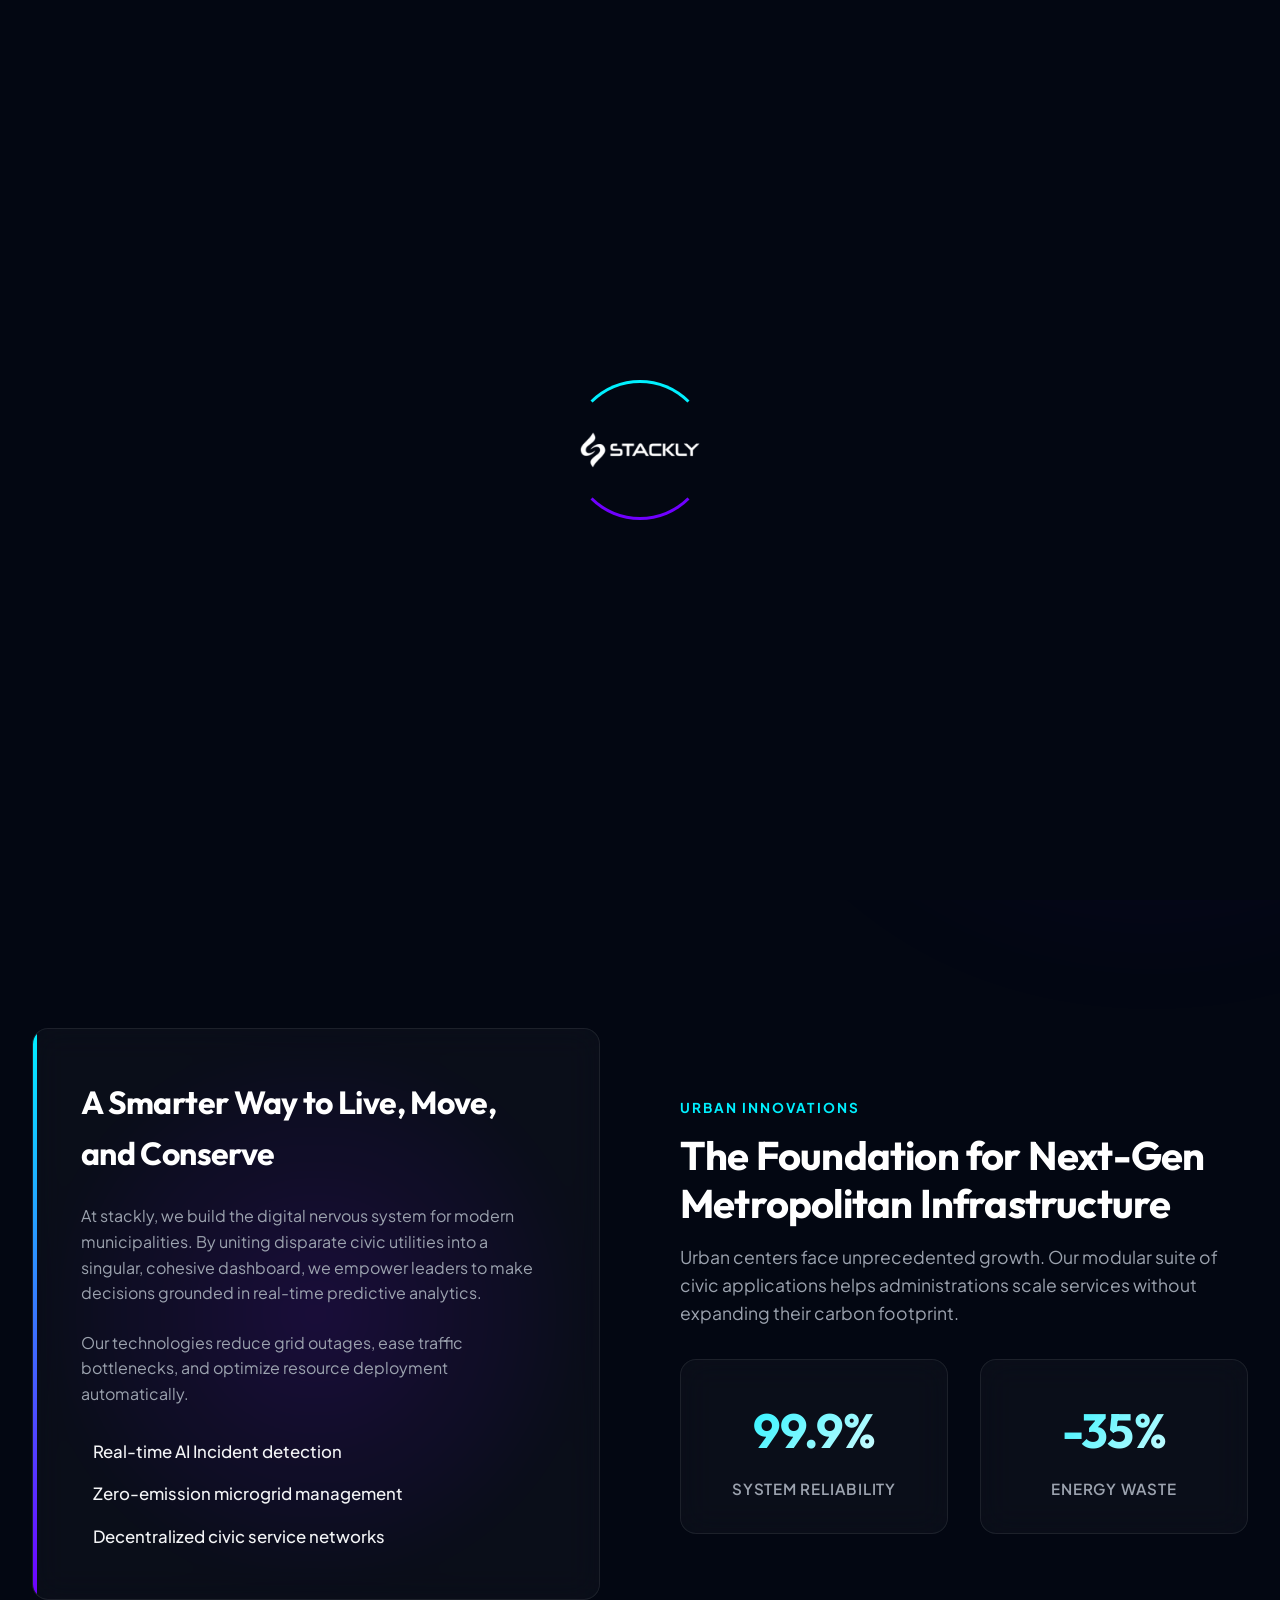
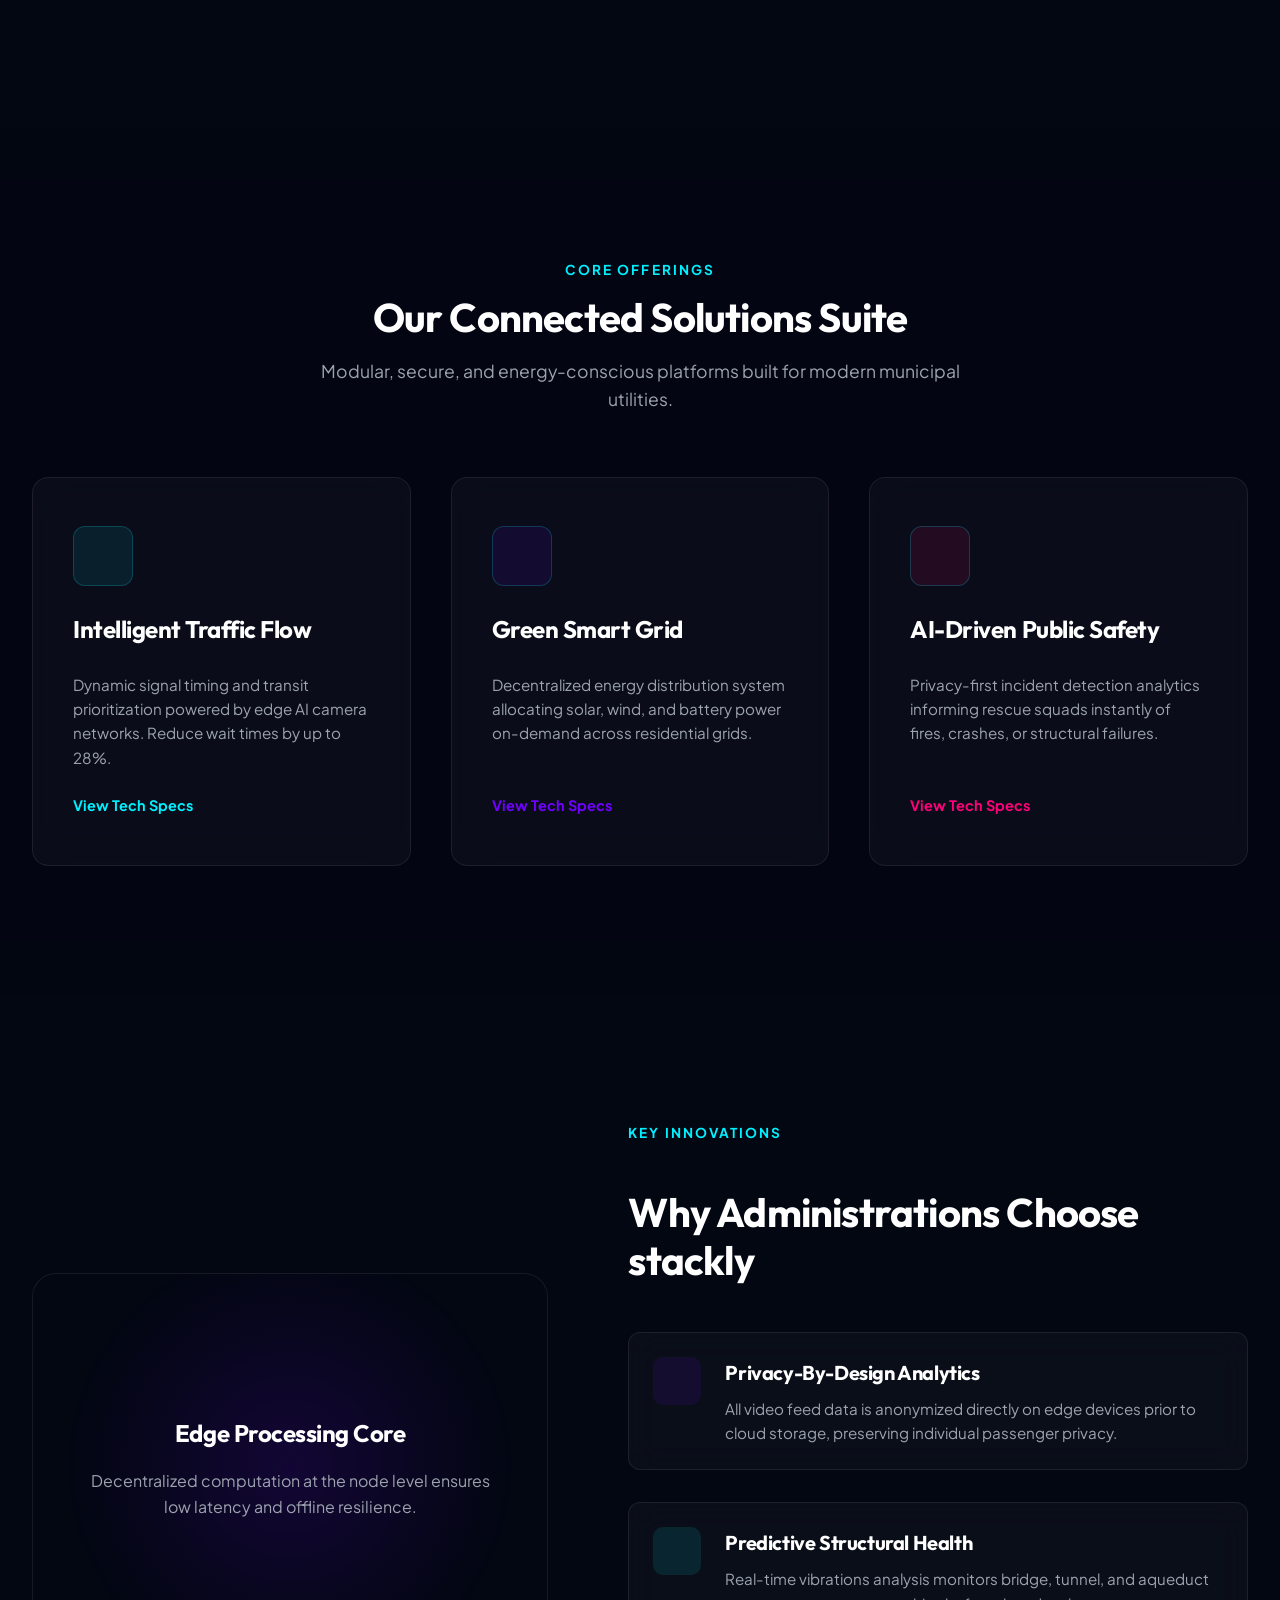
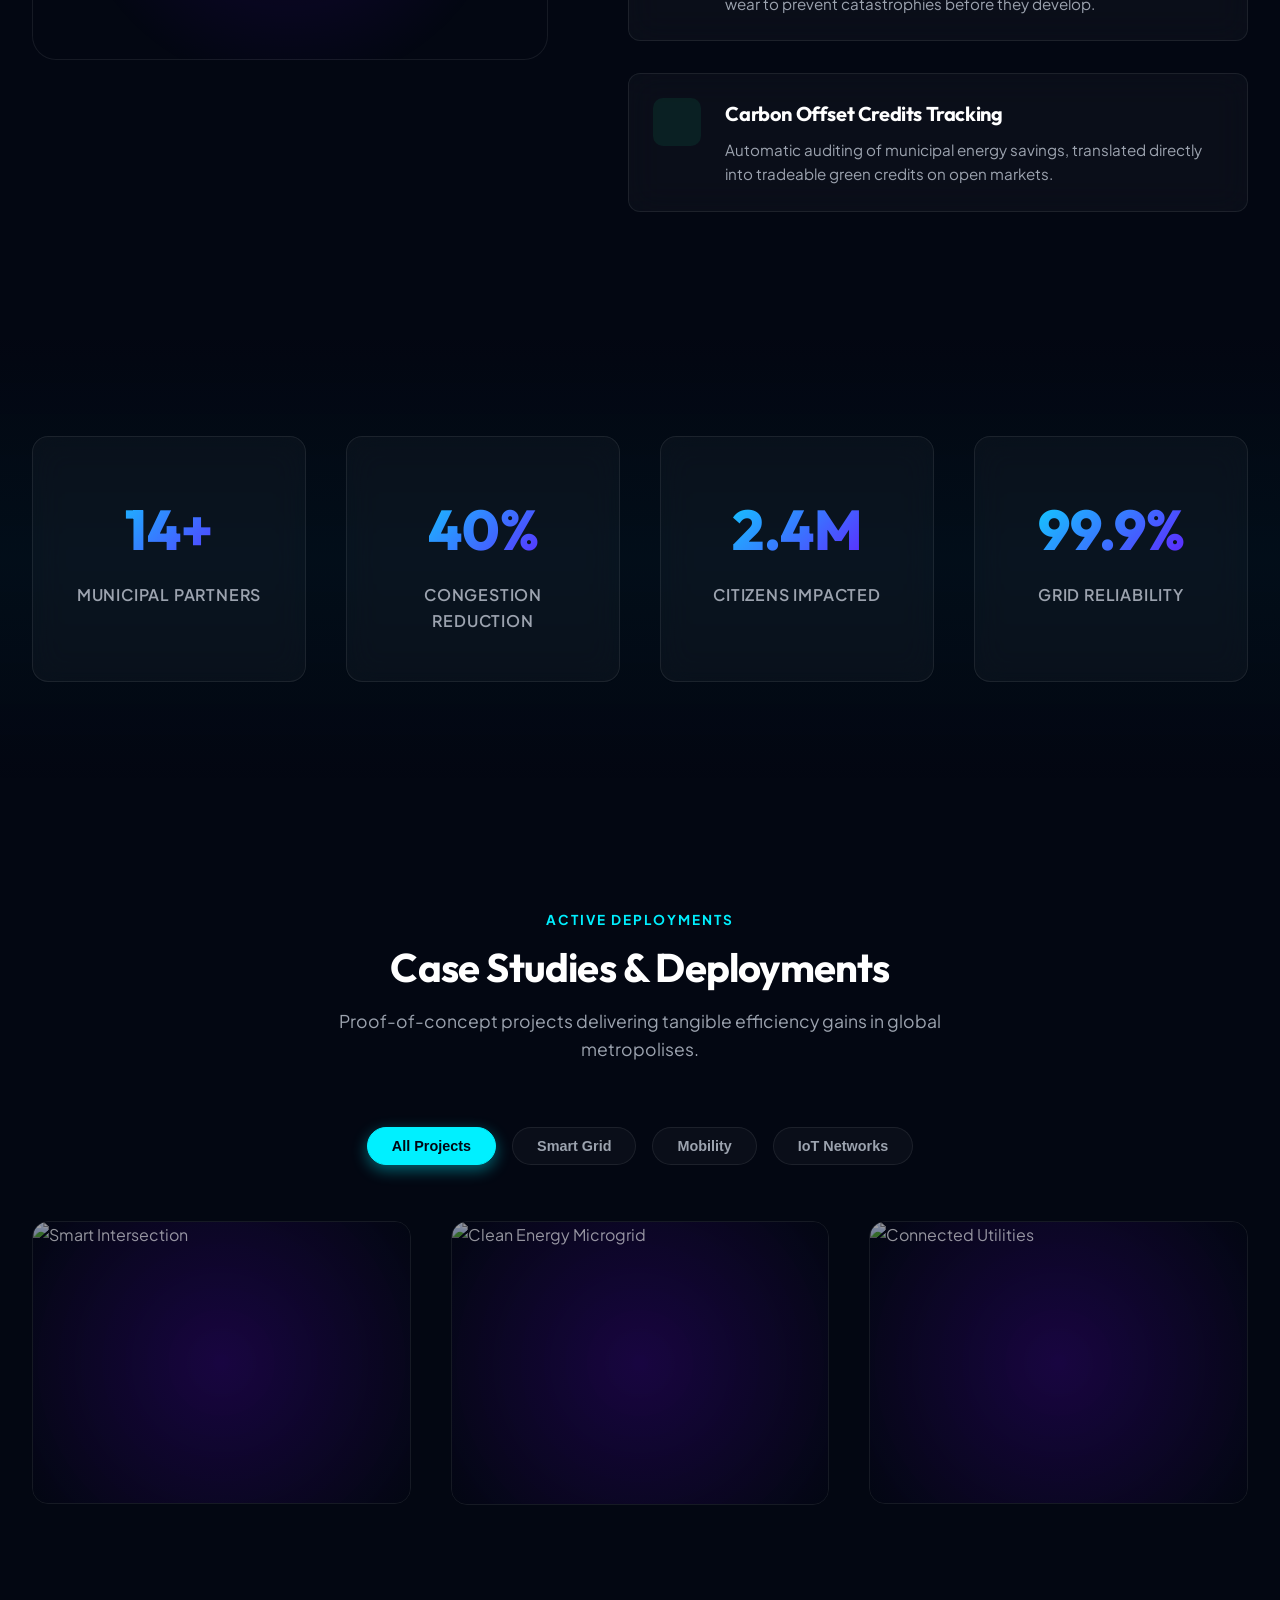
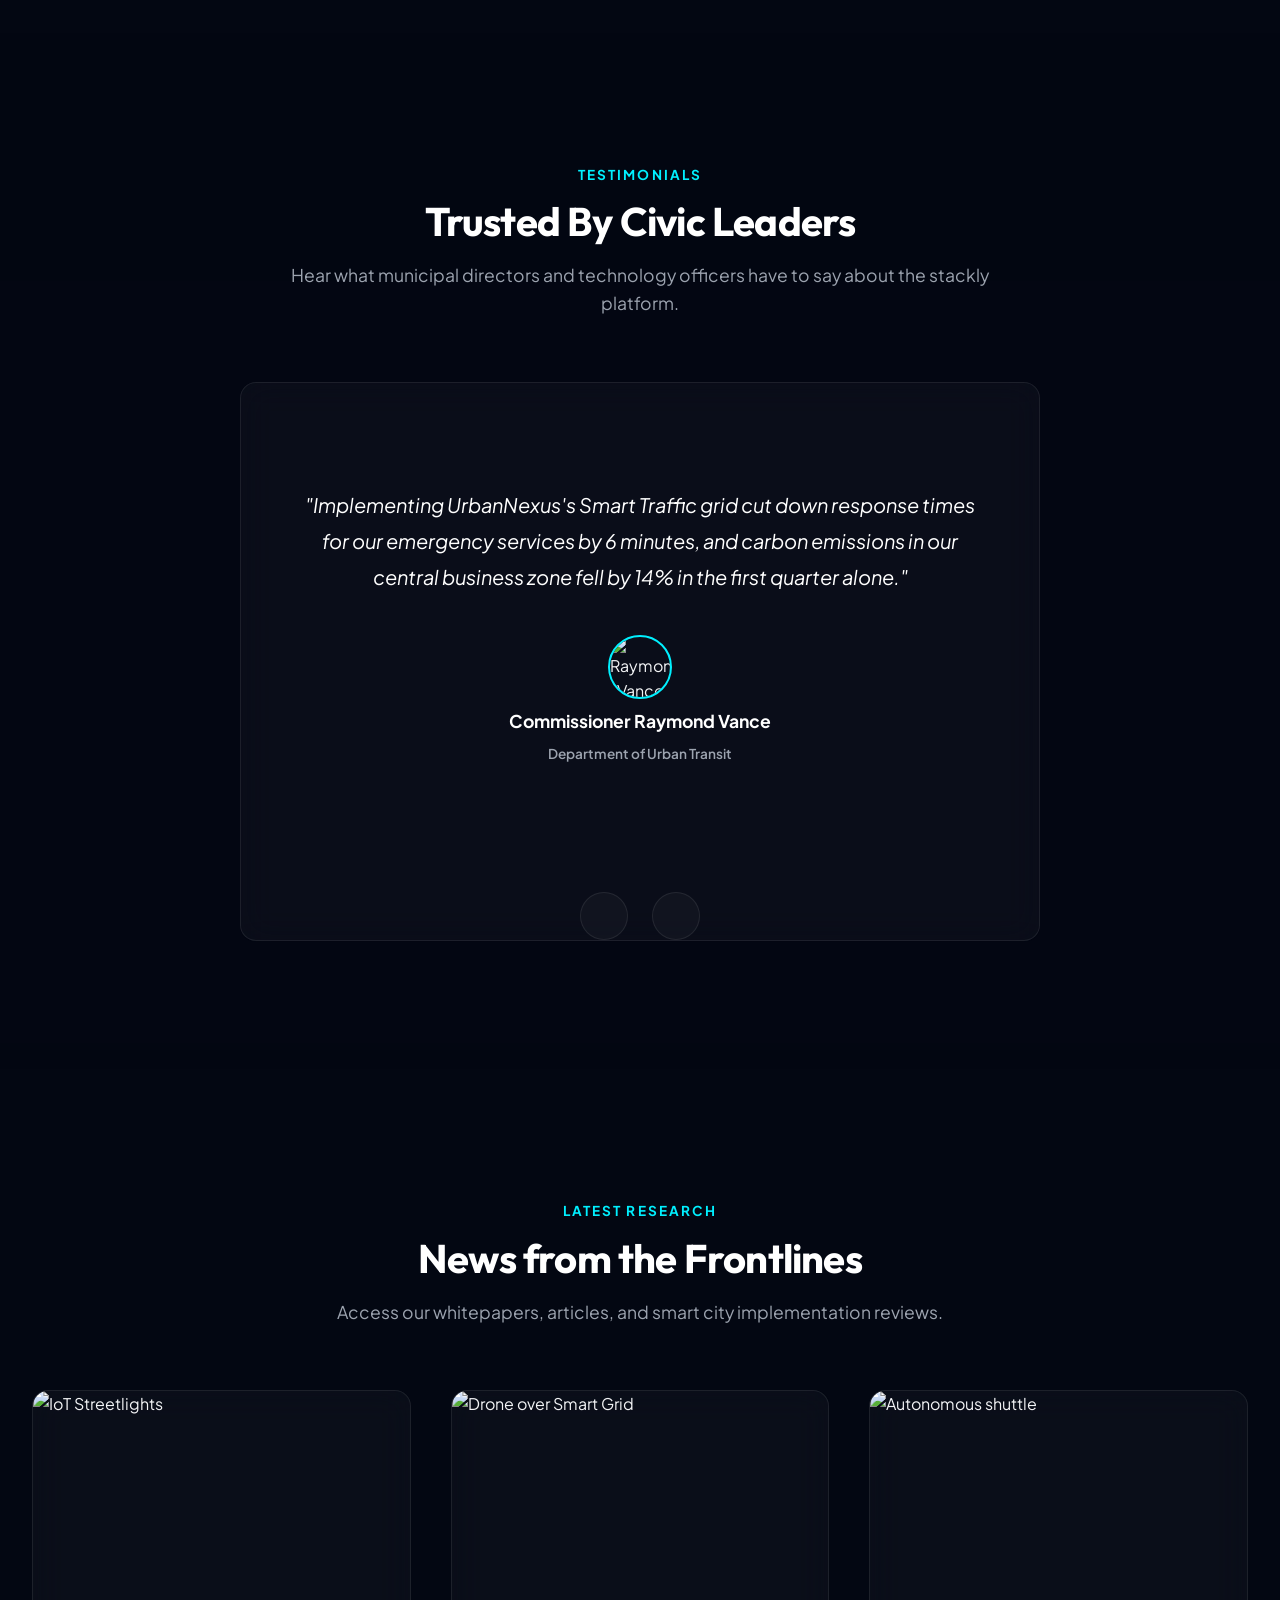
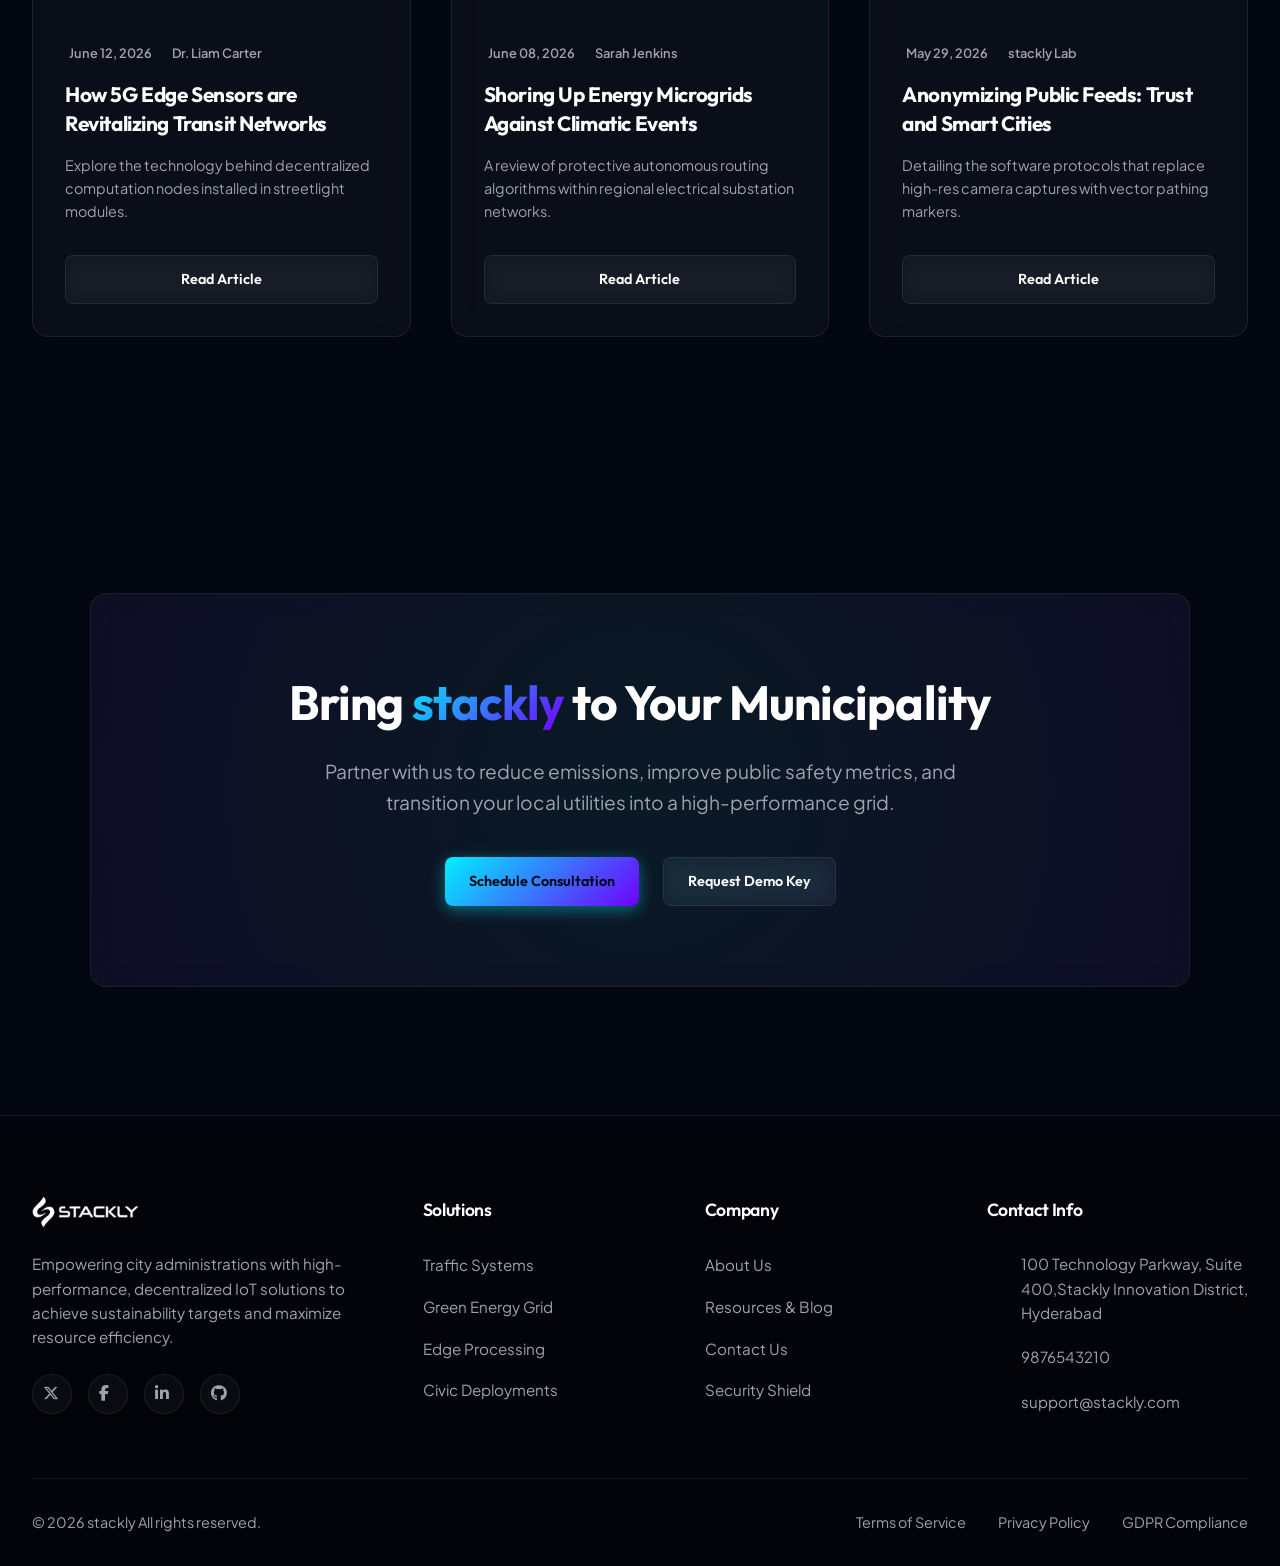
==== commit 0d8ce663: "Add files via upload" ====
--- a/index.html
+++ b/index.html
@@ -3,583 +3,489 @@
 <head>
     <meta charset="UTF-8">
     <meta name="viewport" content="width=device-width, initial-scale=1.0">
-    <meta name="description" content="Stackly Gaming Portal - The ultimate cyberpunk gaming nexus. Play next-gen games, view live esport telemetry, track server health, and chat with clans.">
-    <title>STACKLY PLAY // Next-Gen Gaming Nexus</title>
-    <!-- Google Fonts -->
-    <link rel="preconnect" href="https://fonts.googleapis.com">
-    <link rel="preconnect" href="https://fonts.gstatic.com" crossorigin>
-    <link href="https://fonts.googleapis.com/css2?family=Orbitron:wght@400;500;600;700;800;900&family=Rajdhani:wght@400;500;600;700&family=Share+Tech+Mono&display=swap" rel="stylesheet">
-    <!-- Main Stylesheet -->
-    <link rel="stylesheet" href="styles.css">
+    <meta name="description" content="UrbanNexus - Shaping the future of urban infrastructure with AI-driven, sustainable Smart City technologies. Explore green grids, connected mobility, and municipal IoT.">
+    <meta name="keywords" content="smart city, urban technology, green energy grid, intelligent traffic, IoT infrastructure, municipal software">
+    <meta name="author" content="UrbanNexus Team">
+    <title>SmartCity stackly </title>
+    <!-- Stylesheets -->
+    <link rel="stylesheet" href="style.css">
+    <link rel="stylesheet"
+href="https://cdnjs.cloudflare.com/ajax/libs/font-awesome/6.5.2/css/all.min.css">
+    <!-- Lucide Icons Library -->
+    <script src="https://unpkg.com/lucide@latest"></script>
 </head>
-<body class="cyber-dark-theme">
-    
-    <!-- SECTION 1: INTRO CYBER PRELOADER (Full-Screen Overlay) -->
-    <div class="preloader-overlay" id="preloader">
-        <div class="preloader-particles" id="preloader-particles"></div>
+<body>
+
+    <!-- 3-Second Page Loader Overlay -->
+    <div id="loader-container" aria-label="Loading page">
         <div class="loader-content">
-            <!-- Glowing Cyber Sigil -->
-            <div class="cyber-emblem-box">
-                <svg class="cyber-svg" viewBox="0 0 100 100" width="100" height="100">
-                    <circle cx="50" cy="50" r="45" fill="none" stroke="var(--accent-cyan)" stroke-width="2" stroke-dasharray="10 5"/>
-                    <circle cx="50" cy="50" r="38" fill="none" stroke="var(--accent-purple)" stroke-width="1.5" stroke-dasharray="250" stroke-dashoffset="0" class="rotate-circle"/>
-                    <path d="M30 40 L50 20 L70 40 L50 80 Z" fill="none" stroke="var(--accent-cyan)" stroke-width="3" stroke-linejoin="round"/>
-                    <polygon points="50,32 58,48 42,48" fill="var(--accent-purple)" class="glow-pulse"/>
-                </svg>
-            </div>
-            
-            <div class="loader-text-area">
-                <h2 class="glitch-text" data-text="STACKLY PLAY">STACKLY PLAY</h2>
-                <div class="console-text" id="loader-console">> ACCESSING SECURE NEURAL LINK...</div>
-                
-                <div class="load-bar-container">
-                    <div class="load-bar-fill" id="loader-bar"></div>
-                </div>
-                <div class="load-percentage" id="loader-pct">00%</div>
+            <div class="loader-logo-wrapper">
+                <div class="loader-ring"></div>
+                <img src="Assests/logo.webp" alt="stackly Logo" class="loader-logo">
             </div>
         </div>
     </div>
-    <!-- MAIN APP CONTENT (Initially Hidden/Opacity 0 until preloader completes) -->
-    <div class="main-layout hidden" id="main-content">
+
+    <!-- Sticky Header & Navbar -->
+    <header>
+        <nav class="navbar" aria-label="Main Navigation">
+            <a href="index.html" class="logo" aria-label="UrbanNexus Home">
+                <img src="Assests/logo.webp" alt="UrbanNexus Logo">
+                
+            </a>
+            
+            <ul class="nav-links">
+                <li><a href="index.html" class="active">Home</a></li>
+                <li><a href="about.html">About Us</a></li>
+                <li><a href="blog.html">Blog</a></li>
+                <li><a href="contact.html">Contact</a></li>
+                <!-- Mobile only links -->
+                <li class="mobile-only-btn"><a href="login.html" class="btn btn-secondary" id="nav-login-btn-mobile">Login</a></li>
+                <li class="mobile-only-btn"><a href="signup.html" class="btn btn-primary" id="nav-signup-btn-mobile">Sign Up</a></li>
+            </ul>
+
+            <div class="nav-buttons">
+                <a href="login.html" class="btn btn-link" id="nav-login-btn">Login</a>
+                <a href="signup.html" class="btn btn-primary" id="nav-signup-btn">Sign Up</a>
+            </div>
+
+            <button class="hamburger" aria-expanded="false" aria-label="Toggle Navigation Menu">
+                <span></span>
+                <span></span>
+                <span></span>
+            </button>
+        </nav>
+    </header>
+
+    <!-- Main Content Grid -->
+    <main>
         
-        <!-- SECTION 2: DYNAMIC TACTICAL HEADER & HERO BANNER -->
-        <header class="tactical-header">
-            <nav class="tactical-navbar">
-                <div class="container navbar-content">
-                   <a href="index.html" class="nav-logo">
-    <img src="Assests/logo.webp" alt="Stackly Play Logo">
-</a>
+        <!-- 1. Hero Section -->
+        <section class="hero" id="home">
+            <div class="hero-container">
+                <div class="hero-content animate-on-scroll">
+                    <div class="hero-badge">
+                        <i data-lucide="zap"></i> Future-Proofing Urban Environments
+                    </div>
+                    <h1 class="hero-title">Shaping Tomorrow's <span>Smart Cities</span> Today</h1>
+                    <p class="hero-subtitle">UrbanNexus integrates advanced IoT networks, AI-driven traffic systems, and clean energy grids to create sustainable, liveable, and highly resilient civic environments.</p>
+                    <div class="hero-actions">
+                        <a href="#intro" class="btn btn-primary">Explore Solutions</a>
+                        <a href="404.html" class="btn btn-secondary">Our Story</a>
+                    </div>
+                </div>
+                
+                <div class="hero-widget glass-card animate-on-scroll delay-200">
+                    <h3>Municipal Integration Status</h3>
+                    <div class="widget-item">
+                        <div class="widget-icon"><i data-lucide="network"></i></div>
+                        <div class="widget-text">
+                            <h4>Connected Sensors</h4>
+                            <p>847,203 IoT Nodes Active</p>
+                        </div>
+                    </div>
+                    <div class="widget-item">
+                        <div class="widget-icon" style="color: #10b981; background: rgba(16,185,129,0.1);"><i data-lucide="shield-check"></i></div>
+                        <div class="widget-text">
+                            <h4>Public Safety Alert Index</h4>
+                            <p>Optimal Stability Level</p>
+                        </div>
+                    </div>
+                    <div class="widget-item">
+                        <div class="widget-icon" style="color: #7000ff; background: rgba(112,0,255,0.1);"><i data-lucide="gauge"></i></div>
+                        <div class="widget-text">
+                            <h4>Carbon Offset rate</h4>
+                            <p>Save 4,502 Metric Tons Daily</p>
+                        </div>
+                    </div>
+                </div>
+            </div>
+        </section>
+
+        <!-- 2. Company Introduction -->
+        <section class="intro animate-on-scroll" id="intro">
+            <div class="intro-grid">
+                <div class="intro-visual">
+                    <div class="intro-glow-bg"></div>
+                    <div class="intro-card glass-card">
+                        <h3>A Smarter Way to Live, Move, and Conserve</h3>
+                        <p>At stackly, we build the digital nervous system for modern municipalities. By uniting disparate civic utilities into a singular, cohesive dashboard, we empower leaders to make decisions grounded in real-time predictive analytics.</p>
+                        <p>Our technologies reduce grid outages, ease traffic bottlenecks, and optimize resource deployment automatically.</p>
+                        <ul class="intro-features">
+                            <li><i data-lucide="check-circle-2"></i> Real-time AI Incident detection</li>
+                            <li><i data-lucide="check-circle-2"></i> Zero-emission microgrid management</li>
+                            <li><i data-lucide="check-circle-2"></i> Decentralized civic service networks</li>
+                        </ul>
+                    </div>
+                </div>
+                
+                <div class="intro-content">
+                    <span class="section-tag">Urban Innovations</span>
+                    <h2 class="section-title">The Foundation for Next-Gen Metropolitan Infrastructure</h2>
+                    <p class="section-desc" style="margin-bottom: 2rem;">Urban centers face unprecedented growth. Our modular suite of civic applications helps administrations scale services without expanding their carbon footprint.</p>
                     
-                    <button class="mobile-nav-toggle" aria-expanded="false" aria-controls="nav-menu" aria-label="Toggle navigation menu">
-                        <span class="hamburger"></span>
-                    </button>
+                    <div class="intro-stats-compact">
+                        <div class="intro-stat-box glass-card">
+                            <h4>99.9%</h4>
+                            <p>System Reliability</p>
+                        </div>
+                        <div class="intro-stat-box glass-card">
+                            <h4>-35%</h4>
+                            <p>Energy Waste</p>
+                        </div>
+                    </div>
+                </div>
+            </div>
+        </section>
+
+        <!-- 3. Services -->
+        <section class="services" id="services">
+            <div class="section-header animate-on-scroll">
+                <span class="section-tag">Core Offerings</span>
+                <h2 class="section-title">Our Connected Solutions Suite</h2>
+                <p class="section-desc">Modular, secure, and energy-conscious platforms built for modern municipal utilities.</p>
+            </div>
+
+            <div class="services-grid">
+                <!-- Service 1 -->
+                <div class="service-card glass-card animate-on-scroll">
+                    <div class="service-icon-box"><i data-lucide="car"></i></div>
+                    <h3>Intelligent Traffic Flow</h3>
+                    <p>Dynamic signal timing and transit prioritization powered by edge AI camera networks. Reduce wait times by up to 28%.</p>
+                    <a href="#" class="service-link">View Tech Specs <i data-lucide="arrow-right"></i></a>
+                </div>
+                <!-- Service 2 -->
+                <div class="service-card glass-card animate-on-scroll delay-100">
+                    <div class="service-icon-box" style="color: #7000ff; background: rgba(112,0,255,0.1);"><i data-lucide="plug-zap"></i></div>
+                    <h3>Green Smart Grid</h3>
+                    <p>Decentralized energy distribution system allocating solar, wind, and battery power on-demand across residential grids.</p>
+                    <a href="#" class="service-link" style="color: #7000ff;">View Tech Specs <i data-lucide="arrow-right"></i></a>
+                </div>
+                <!-- Service 3 -->
+                <div class="service-card glass-card animate-on-scroll delay-200">
+                    <div class="service-icon-box" style="color: #ff007a; background: rgba(255,0,122,0.1);"><i data-lucide="shield-alert"></i></div>
+                    <h3>AI-Driven Public Safety</h3>
+                    <p>Privacy-first incident detection analytics informing rescue squads instantly of fires, crashes, or structural failures.</p>
+                    <a href="#" class="service-link" style="color: #ff007a;">View Tech Specs <i data-lucide="arrow-right"></i></a>
+                </div>
+            </div>
+        </section>
+
+        <!-- 4. Features Section -->
+        <section class="features" id="features">
+            <div class="features-grid">
+                <div class="features-visual animate-on-scroll">
+                    <div class="features-visual-inner">
+                        <i data-lucide="cpu"></i>
+                        <h2>Edge Processing Core</h2>
+                        <p style="color: var(--text-muted); margin-top: 1rem;">Decentralized computation at the node level ensures low latency and offline resilience.</p>
+                    </div>
+                </div>
+
+                <div class="features-list animate-on-scroll delay-200">
+                    <span class="section-tag">Key Innovations</span>
+                    <h2 class="section-title">Why Administrations Choose stackly</h2>
                     
-                    <ul class="nav-menu" id="nav-menu">
-                        <li><a href="index.html" class="nav-link active">Home</a></li>
-                        <li><a href="about.html" class="nav-link">About</a></li>
-                        <li><a href="blog.html" class="nav-link">Blog</a></li>
-                        <li><a href="contact.html" class="nav-link">Contact</a></li>
-                        <li><a href="login.html" class="nav-link">Login</a></li>
-                        <li><a href="signup.html" class="nav-link">Sign Up</a></li>
-                        <li>
-                            <button class="cart-trigger-btn" id="cart-btn" aria-label="View Cart">
-                                <span class="cart-icon">🛒</span>
-                                <span class="cart-badge" id="cart-count">0</span>
-                            </button>
-                        </li>
-                    </ul>
-                </div>
-            </nav>
-            <div class="hero-section">
-                <div class="hero-overlay"></div>
-                <div class="container hero-content">
-                    <div class="hero-text-area">
-                        <span class="cyber-badge"><span class="pulse-dot red"></span> NEURAL GRID STABLE</span>
-                        <h1 class="glitch-title" data-text="THE NEXT EVOLUTION OF PLAY">THE NEXT EVOLUTION OF PLAY</h1>
-                        <p class="hero-desc">Deploy into competitive esports arenas, track low-latency telemetry matrices, customize high-performance peripheral gear, and unite with global squads.</p>
-                        
-                        <div class="hero-cta-group">
-                            <a href="404.html" class="btn-primary-neon">ENTER ARENA</a>
-                            <a href="404.html" class="btn-secondary-cyber">EXPLORE INTEL</a>
-                        </div>
-                    </div>
-                    <!-- Live Tournament Counter -->
-                    <div class="countdown-panel">
-                        <span class="panel-tag">LIVE CHAMPIONSHIP COUNTDOWN</span>
-                        <div class="timer-grid">
-                            <div class="timer-slot"><span class="timer-val" id="days">02</span><span class="timer-lbl">DAYS</span></div>
-                            <div class="timer-slot"><span class="timer-val" id="hours">14</span><span class="timer-lbl">HRS</span></div>
-                            <div class="timer-slot"><span class="timer-val" id="minutes">45</span><span class="timer-lbl">MIN</span></div>
-                            <div class="timer-slot"><span class="timer-val" id="seconds">18</span><span class="timer-lbl">SEC</span></div>
-                        </div>
-                        <div class="tournament-info">
-                            🏆 **Stackly Apex Pro Tournament** &bull; Prize: $250,000 &bull; Sector 4 Grid
-                        </div>
-                    </div>
-                </div>
-            </div>
-        </header>
-        <!-- SECTION 3: GAMES ARSENAL (TACTICAL CARD GRID) -->
-        <section class="games-section" id="games">
-            <div class="container">
-                <div class="section-header">
-                    <h2>Games Arsenal</h2>
-                    <p>Select your operational zone. Experience immersive 3D simulations with zero input delay.</p>
-                    <div class="filter-controls">
-                        <button class="filter-btn active" data-filter="all">ALL ZONES</button>
-                        <button class="filter-btn" data-filter="fps">ACTION FPS</button>
-                        <button class="filter-btn" data-filter="rts">STRATEGY RTS</button>
-                        <button class="filter-btn" data-filter="racing">GRID RACING</button>
-                    </div>
-                </div>
-                <div class="games-grid">
-                    <!-- Game Card 1: Void Runner -->
-                    <div class="game-card" data-category="fps" id="card-void-runner">
-                        <div class="card-glow-border"></div>
-                        <div class="card-inner">
-                            <div class="game-img-box">
-                                <img src="Assests/game 1.webp" alt="Void Runner Cyber Visor Character">
-                                <div class="game-tag tag-cyan">ACTION FPS</div>
-                            </div>
-                            <div class="game-info">
-                                <h3>VOID RUNNER</h3>
-                                <p>Infiltrate neon metropolis corridors as a cybernetic shadow agent. Hack security nodes and outmaneuver security grids in low-gravity combat.</p>
-                                <div class="game-footer">
-                                    <span class="game-server-stat">Ping: <strong>12ms</strong></span>
-<button class="btn-play-card"
-        onclick="window.location.href='404.html'">
-    DEPLOY &rarr;
-</button>                                </div>
-                            </div>
-                        </div>
-                    </div>
-                    <!-- Game Card 2: Quantum Clash -->
-                    <div class="game-card" data-category="rts" id="card-quantum-clash">
-                        <div class="card-glow-border"></div>
-                        <div class="card-inner">
-                            <div class="game-img-box">
-                                <img src="Assests/game 2.webp" alt="Quantum Clash space battleships">
-                                <div class="game-tag tag-purple">STRATEGY RTS</div>
-                            </div>
-                            <div class="game-info">
-                                <h3>QUANTUM CLASH</h3>
-                                <p>Command dreadnought fleets warping through hostile nebulae. Mine celestial resources, construct orbital shields, and control the galactic quadrant.</p>
-                                <div class="game-footer">
-                                    <span class="game-server-stat">Ping: <strong>24ms</strong></span>
-                                    <button class="btn-play-card"
-        onclick="window.location.href='404.html'">
-    DEPLOY &rarr;
-</button>
+                    <div class="feature-item glass-card">
+                        <div class="feature-icon-wrapper"><i data-lucide="eye"></i></div>
+                        <div class="feature-info">
+                            <h3>Privacy-By-Design Analytics</h3>
+                            <p>All video feed data is anonymized directly on edge devices prior to cloud storage, preserving individual passenger privacy.</p>
+                        </div>
+                    </div>
+                    
+                    <div class="feature-item glass-card">
+                        <div class="feature-icon-wrapper" style="color: var(--primary); background: rgba(0,240,255,0.1);"><i data-lucide="activity"></i></div>
+                        <div class="feature-info">
+                            <h3>Predictive Structural Health</h3>
+                            <p>Real-time vibrations analysis monitors bridge, tunnel, and aqueduct wear to prevent catastrophies before they develop.</p>
+                        </div>
+                    </div>
+
+                    <div class="feature-item glass-card">
+                        <div class="feature-icon-wrapper" style="color: #10b981; background: rgba(16,185,129,0.1);"><i data-lucide="leaf"></i></div>
+                        <div class="feature-info">
+                            <h3>Carbon Offset Credits Tracking</h3>
+                            <p>Automatic auditing of municipal energy savings, translated directly into tradeable green credits on open markets.</p>
+                        </div>
+                    </div>
+                </div>
+            </div>
+        </section>
+
+        <!-- 5. Statistics / Counter Section -->
+        <section class="stats" id="stats">
+            <div class="stats-grid">
+                <div class="stat-card glass-card animate-on-scroll">
+                    <div class="stat-number">14+</div>
+                    <div class="stat-label">Municipal Partners</div>
+                </div>
+                <div class="stat-card glass-card animate-on-scroll delay-100">
+                    <div class="stat-number">40%</div>
+                    <div class="stat-label">Congestion Reduction</div>
+                </div>
+                <div class="stat-card glass-card animate-on-scroll delay-200">
+                    <div class="stat-number">2.4M</div>
+                    <div class="stat-label">Citizens Impacted</div>
+                </div>
+                <div class="stat-card glass-card animate-on-scroll delay-300">
+                    <div class="stat-number">99.9%</div>
+                    <div class="stat-label">Grid Reliability</div>
+                </div>
+            </div>
+        </section>
+
+        <!-- 6. Projects / Portfolio -->
+        <section class="portfolio" id="portfolio">
+            <div class="portfolio-container">
+                <div class="section-header animate-on-scroll">
+                    <span class="section-tag">Active Deployments</span>
+                    <h2 class="section-title">Case Studies & Deployments</h2>
+                    <p class="section-desc">Proof-of-concept projects delivering tangible efficiency gains in global metropolises.</p>
+                </div>
+
+                <div class="portfolio-filters animate-on-scroll">
+                    <button class="filter-btn active">All Projects</button>
+                    <button class="filter-btn">Smart Grid</button>
+                    <button class="filter-btn">Mobility</button>
+                    <button class="filter-btn">IoT Networks</button>
+                </div>
+
+                <div class="portfolio-grid">
+                    <!-- Project 1 -->
+                    <div class="portfolio-card animate-on-scroll">
+                        <div class="portfolio-img-wrapper">
+                            <img src="Assests/hero_bg_.webp" alt="Smart Intersection">
+                        </div>
+                        <div class="portfolio-overlay">
+                            <span class="portfolio-tag">Mobility</span>
+                            <h3 class="portfolio-title">Intelligent Intersection Crossings</h3>
+                            <p class="portfolio-desc">Adaptive flow signals reducing daily vehicle idle times in Metro Manila corridor.</p>
+                            <a href="#" class="btn btn-secondary btn-outline">Read Case Study</a>
+                        </div>
+                    </div>
+                    <!-- Project 2 -->
+                    <div class="portfolio-card animate-on-scroll delay-100">
+                        <div class="portfolio-img-wrapper">
+                            <img src="Assests/OIP (2).webp" alt="Clean Energy Microgrid">
+                        </div>
+                        <div class="portfolio-overlay">
+                            <span class="portfolio-tag">Smart Grid</span>
+                            <h3 class="portfolio-title">Neo-District Solar microgrid</h3>
+                            <p class="portfolio-desc">Connecting 4,000 residential solar setups into a community microgrid battery array.</p>
+                            <a href="#" class="btn btn-secondary btn-outline">Read Case Study</a>
+                        </div>
+                    </div>
+                    <!-- Project 3 -->
+                    <div class="portfolio-card animate-on-scroll delay-200">
+                        <div class="portfolio-img-wrapper">
+                            <img src="Assests/OIP (1).webp" alt="Connected Utilities">
+                        </div>
+                        <div class="portfolio-overlay">
+                            <span class="portfolio-tag">IoT Networks</span>
+                            <h3 class="portfolio-title">Aqueous Leak Detection</h3>
+                            <p class="portfolio-desc">Acoustic pressure sensors pinpointing water leaks across historical metropolitan pipes.</p>
+                            <a href="#" class="btn btn-secondary btn-outline">Read Case Study</a>
+                        </div>
+                    </div>
+                </div>
+            </div>
+        </section>
+
+        <!-- 7. Testimonials -->
+        <section class="testimonials" id="testimonials">
+            <div class="testimonials-container">
+                <div class="section-header animate-on-scroll">
+                    <span class="section-tag">Testimonials</span>
+                    <h2 class="section-title">Trusted By Civic Leaders</h2>
+                    <p class="section-desc">Hear what municipal directors and technology officers have to say about the stackly platform.</p>
+                </div>
+
+                <div class="testimonials-slider glass-card animate-on-scroll">
+                    <div class="testimonial-track">
+                        <!-- Slide 1 -->
+                        <div class="testimonial-slide">
+                            <div class="testimonial-card">
+                                <div class="testimonial-quote-icon"><i data-lucide="quote"></i></div>
+                                <p class="testimonial-text">"Implementing UrbanNexus's Smart Traffic grid cut down response times for our emergency services by 6 minutes, and carbon emissions in our central business zone fell by 14% in the first quarter alone."</p>
+                                <div class="testimonial-user">
+                                    <img src="Assests/team_member_3.webp" alt="Raymond Vance" class="testimonial-avatar">
+                                    <div class="testimonial-name">Commissioner Raymond Vance</div>
+                                    <div class="testimonial-role">Department of Urban Transit</div>
                                 </div>
                             </div>
                         </div>
-                    </div>
-                    <!-- Game Card 3: Neon Grid Outrun -->
-                    <div class="game-card" data-category="racing" id="card-neon-grid">
-                        <div class="card-glow-border"></div>
-                        <div class="card-inner">
-                            <div class="game-img-box">
-                                <!-- Reusing game3.png with CSS hue shift to represent a distinct racer -->
-                                <img src="Assests/gam3.webp" alt="Neon Grid arcade car racing" class="hue-shifted-racer">
-                                <div class="game-tag tag-gold">GRID RACING</div>
-                            </div>
-                            <div class="game-info">
-                                <h3>NEON GRID: OUTRUN</h3>
-                                <p>Drift customized hypercars across synthwave light racetracks. Evade drone cruisers, trigger EMP overrides, and climb speed records.</p>
-                                <div class="game-footer">
-                                    <span class="game-server-stat">Ping: <strong>16ms</strong></span>
-<button class="btn-play-card"
-        onclick="window.location.href='404.html'">
-    DEPLOY &rarr;
-</button>                                </div>
-                            </div>
-                        </div>
-                    </div>
-                </div>
-            </div>
-        </section>
-        <!-- SECTION 4: LIVE ESPORT LEADERBOARD & SCHEDULE -->
-        <section class="esports-section" id="esports">
-            <div class="container">
-                <div class="section-header">
-                    <h2>Esports Hub</h2>
-                    <p>Observe live operational squads competing in ongoing championships across Stackly grids.</p>
-                </div>
-                <div class="esports-layout">
-                    <!-- Left: Tournament Matches Schedule -->
-                    <div class="schedule-panel">
-                        <h3>TACTICAL MATCH LOG</h3>
-                        <div class="match-list">
-                            <!-- Match 1 -->
-                            <div class="match-item active">
-                                <div class="match-meta">
-                                    <span class="match-status live"><span class="dot-blink"></span> LIVE NOW</span>
-                                    <span class="match-sector">Sector 4 Arena</span>
-                                </div>
-                                <div class="match-teams">
-                                    <div class="team">
-                                        <span class="team-avatar">🔴</span>
-                                        <span class="team-name">APEX ASSASSINS</span>
-                                        <span class="team-score">02</span>
-                                    </div>
-                                    <div class="vs">VS</div>
-                                    <div class="team">
-                                        <span class="team-avatar">🔵</span>
-                                        <span class="team-name">CHRONO RAIDERS</span>
-                                        <span class="team-score">01</span>
-                                    </div>
-                                </div>
-                                <div class="match-viewers">👀 14.8K Watching Stream</div>
-                            </div>
-                            <!-- Match 2 -->
-                            <div class="match-item">
-                                <div class="match-meta">
-                                    <span class="match-status scheduled">15:00 GMT</span>
-                                    <span class="match-sector">Sector 1 Core</span>
-                                </div>
-                                <div class="match-teams">
-                                    <div class="team">
-                                        <span class="team-avatar">🟢</span>
-                                        <span class="team-name">CYBER CRUSADERS</span>
-                                        <span class="team-score">-</span>
-                                    </div>
-                                    <div class="vs">VS</div>
-                                    <div class="team">
-                                        <span class="team-avatar">🟡</span>
-                                        <span class="team-name">VOID STALKERS</span>
-                                        <span class="team-score">-</span>
-                                    </div>
+                        <!-- Slide 2 -->
+                        <div class="testimonial-slide">
+                            <div class="testimonial-card">
+                                <div class="testimonial-quote-icon"><i data-lucide="quote"></i></div>
+                                <p class="testimonial-text">"The decentralized energy grid integration was seamless. We went from a model highly dependent on neighboring energy networks to a district that is 82% self-sufficient on renewables."</p>
+                                <div class="testimonial-user">
+                                    <img src="Assests/team_member2.webp" alt="Aisha Patel" class="testimonial-avatar">
+                                    <div class="testimonial-name">Dr. Aisha Patel</div>
+                                    <div class="testimonial-role">Director of Sustainable Power Grid</div>
                                 </div>
                             </div>
-                            <!-- Match 3 -->
-                            <div class="match-item">
-                                <div class="match-meta">
-                                    <span class="match-status scheduled">18:30 GMT</span>
-                                    <span class="match-sector">Sector 3 Valley</span>
-                                </div>
-                                <div class="match-teams">
-                                    <div class="team">
-                                        <span class="team-avatar">🟣</span>
-                                        <span class="team-name">ECHO SQUADRON</span>
-                                        <span class="team-score">-</span>
-                                    </div>
-                                    <div class="vs">VS</div>
-                                    <div class="team">
-                                        <span class="team-avatar">🟠</span>
-                                        <span class="team-name">NEON SPECTRES</span>
-                                        <span class="team-score">-</span>
-                                    </div>
-                                </div>
+                        </div>
+                    </div>
+
+                    <div class="testimonial-controls">
+                        <button class="slider-arrow prev" aria-label="Previous Testimonial"><i data-lucide="chevron-left"></i></button>
+                        <button class="slider-arrow next" aria-label="Next Testimonial"><i data-lucide="chevron-right"></i></button>
+                    </div>
+                </div>
+            </div>
+        </section>
+
+        <!-- 8. Latest News/Blog Preview -->
+        <section class="news" id="news">
+            <div class="portfolio-container">
+                <div class="section-header animate-on-scroll">
+                    <span class="section-tag">Latest Research</span>
+                    <h2 class="section-title">News from the Frontlines</h2>
+                    <p class="section-desc">Access our whitepapers, articles, and smart city implementation reviews.</p>
+                </div>
+
+                <div class="news-grid">
+                    <!-- Article 1 -->
+                    <div class="blog-card glass-card animate-on-scroll">
+                        <div class="blog-card-img">
+                            <img src="Assests/team_member_3.webp" alt="IoT Streetlights">
+                        </div>
+                        <div class="blog-card-content">
+                            <div class="blog-meta">
+                                <span><i data-lucide="calendar"></i> June 12, 2026</span>
+                                <span><i data-lucide="user"></i> Dr. Liam Carter</span>
                             </div>
-                        </div>
-                    </div>
-                    <!-- Right: Live Leaderboard -->
-                    <div class="leaderboard-panel">
-                        <h3>LEADERBOARD CORE</h3>
-                        <p class="panel-subtitle">Neural ratings computed dynamically from tournament wins.</p>
-                        
-                        <div class="leaderboard-filter-box">
-                            <input type="text" id="player-search" placeholder="Search operational codenames..." aria-label="Search codenames">
-                        </div>
-                        <div class="leaderboard-list" id="leaderboard-container">
-                            <!-- Populated dynamically by JS -->
-                        </div>
-                    </div>
-                </div>
-            </div>
-        </section>
-        <!-- SECTION 5: SYSTEM TELEMETRY DASHBOARD (IoT SERVER HEALTH) -->
-        <section class="telemetry-section" id="telemetry">
-            <div class="container">
-                <div class="telemetry-banner">
-                    <div class="banner-text">
-                        <span class="telemetry-status-badge"><span class="pulse-dot green"></span> TELEMETRY GRID STABLE</span>
-                        <h2>Server Health Telemetry</h2>
-                        <p>Real-time physical diagnostic nodes monitoring latency, tick rate, and processing loads across regional server nodes.</p>
-                    </div>
-                    <div class="telemetry-timer">
-                        CYCLE PULSE: <span id="telemetry-countdown">2</span>s
-                    </div>
-                </div>
-                <div class="telemetry-grid">
-                    <!-- Node 1: Latency -->
-                    <div class="telemetry-card">
-                        <div class="t-card-header">
-                            <span>GRID LATENCY</span>
-                            <span class="t-icon">📡</span>
-                        </div>
-                        <div class="t-val-box">
-                            <span class="t-value" id="tel-ping">12</span>
-                            <span class="t-unit">MS</span>
-                        </div>
-                        <div class="t-bar-track"><div class="t-bar-fill cyan" id="tel-ping-bar" style="width: 12%;"></div></div>
-                        <p class="t-desc">Status: Low Jitter &bull; Node 14 Active</p>
-                    </div>
-                    <!-- Node 2: Tickrate -->
-                    <div class="telemetry-card">
-                        <div class="t-card-header">
-                            <span>GRID TICKRATE</span>
-                            <span class="t-icon">⚡</span>
-                        </div>
-                        <div class="t-val-box">
-                            <span class="t-value" id="tel-ticks">128.0</span>
-                            <span class="t-unit">Hz</span>
-                        </div>
-                        <div class="t-bar-track"><div class="t-bar-fill emerald" id="tel-ticks-bar" style="width: 100%;"></div></div>
-                        <p class="t-desc">Status: Stable Frequency &bull; Virtual Sync</p>
-                    </div>
-                    <!-- Node 3: Server Load -->
-                    <div class="telemetry-card">
-                        <div class="t-card-header">
-                            <span>SERVER CPU LOAD</span>
-                            <span class="t-icon">🎛️</span>
-                        </div>
-                        <div class="t-val-box">
-                            <span class="t-value" id="tel-cpu">42.5</span>
-                            <span class="t-unit">%</span>
-                        </div>
-                        <div class="t-bar-track"><div class="t-bar-fill purple" id="tel-cpu-bar" style="width: 42.5%;"></div></div>
-                        <p class="t-desc">Reserves: 57.5% &bull; Intel Xeon Matrix</p>
-                    </div>
-                    <!-- Node 4: Active Players -->
-                    <div class="telemetry-card">
-                        <div class="t-card-header">
-                            <span>OPERATIONAL ACTIVE PILOTS</span>
-                            <span class="t-icon">👥</span>
-                        </div>
-                        <div class="t-val-box">
-                            <span class="t-value" id="tel-players">14,832</span>
-                            <span class="t-unit">ONLINE</span>
-                        </div>
-                        <div class="t-bar-track"><div class="t-bar-fill gold" id="tel-players-bar" style="width: 74%;"></div></div>
-                        <p class="t-desc">Cap Limit: 20K &bull; Active matches: 840</p>
-                    </div>
-                    <!-- Node 5: Average FPS -->
-                    <div class="telemetry-card">
-                        <div class="t-card-header">
-                            <span>CLIENT FRAME RATE (AVG)</span>
-                            <span class="t-icon">🖥️</span>
-                        </div>
-                        <div class="t-val-box">
-                            <span class="t-value" id="tel-fps">144.2</span>
-                            <span class="t-unit">FPS</span>
-                        </div>
-                        <div class="t-bar-track"><div class="t-bar-fill cyan" id="tel-fps-bar" style="width: 96%;"></div></div>
-                        <p class="t-desc">Optimal refresh &bull; G-Sync link active</p>
-                    </div>
-                    <!-- Node 6: GPU Core Temperature -->
-                    <div class="telemetry-card">
-                        <div class="t-card-header">
-                            <span>GRID GPU TEMP</span>
-                            <span class="t-icon">🔥</span>
-                        </div>
-                        <div class="t-val-box">
-                            <span class="t-value" id="tel-temp">62.8</span>
-                            <span class="t-unit">°C</span>
-                        </div>
-                        <div class="t-bar-track"><div class="t-bar-fill red" id="tel-temp-bar" style="width: 62.8%;"></div></div>
-                        <p class="t-desc">Status: Liquid Cooled &bull; Cap: 90°C</p>
-                    </div>
-                </div>
-            </div>
-        </section>
-        <!-- SECTION 6: GEAR STORE & DIGITAL LOOT -->
-        <section class="store-section" id="store">
-            <div class="container">
-                <div class="section-header">
-                    <h2>Gear Store</h2>
-                    <p>Calibrate your hardware interface. Purchase official Stackly peripherals and virtual tokens.</p>
-                </div>
-                <div class="store-grid">
-                    <!-- Store Item 1 -->
-                    <div class="store-card">
-                        <div class="store-img-box">
-                            <div class="store-item-glow-bg cyan"></div>
-                            <span class="item-category">HARDWARE</span>
-                            <!-- Virtual SVG Graphic of Keyboard -->
-                            <svg class="store-svg-graphic" viewBox="0 0 100 60" width="120" height="80">
-                                <rect x="10" y="15" width="80" height="30" rx="3" fill="#0c1220" stroke="var(--accent-cyan)" stroke-width="2"/>
-                                <rect x="15" y="20" width="10" height="5" rx="1" fill="var(--accent-cyan)"/>
-                                <rect x="28" y="20" width="10" height="5" rx="1" fill="#1e293b"/>
-                                <rect x="41" y="20" width="30" height="5" rx="1" fill="#1e293b"/>
-                                <rect x="15" y="28" width="50" height="5" rx="1" fill="#1e293b"/>
-                                <rect x="68" y="28" width="15" height="11" rx="1" fill="var(--accent-cyan)"/>
-                                <rect x="15" y="36" width="45" height="5" rx="1" fill="var(--accent-cyan)"/>
-                            </svg>
-                        </div>
-                        <div class="store-info">
-                            <h3>STACKLY APEX PRO KEYBOARD</h3>
-                            <p>Magnetic mechanical switches featuring customizable travel thresholds (0.1mm - 4.0mm) and per-key RGB glow.</p>
-                            <div class="store-footer">
-                                <span class="item-price">$189.99</span>
-                               <button class="btn-add-cart"
-        data-item="5,000 Credits"
-        data-price="45.00"
-        onclick="window.location.href='404.html'">
-    ADD GEAR
-</button>
+                            <h3 class="blog-title">How 5G Edge Sensors are Revitalizing Transit Networks</h3>
+                            <p class="blog-desc">Explore the technology behind decentralized computation nodes installed in streetlight modules.</p>
+                            <a href="blog.html" class="btn btn-secondary" style="margin-top: 1rem;">Read Article</a>
+                        </div>
+                    </div>
+                    <!-- Article 2 -->
+                    <div class="blog-card glass-card animate-on-scroll delay-100">
+                        <div class="blog-card-img">
+                            <img src="Assests/senior-product-manager.webp" alt="Drone over Smart Grid">
+                        </div>
+                        <div class="blog-card-content">
+                            <div class="blog-meta">
+                                <span><i data-lucide="calendar"></i> June 08, 2026</span>
+                                <span><i data-lucide="user"></i> Sarah Jenkins</span>
                             </div>
-                        </div>
-                    </div>
-                    <!-- Store Item 2 -->
-                    <div class="store-card">
-                        <div class="store-img-box">
-                            <div class="store-item-glow-bg purple"></div>
-                            <span class="item-category">HARDWARE</span>
-                            <!-- Virtual SVG Graphic of Mouse -->
-                            <svg class="store-svg-graphic" viewBox="0 0 100 60" width="120" height="80">
-                                <path d="M50 10 C35 10 30 25 30 40 C30 50 38 55 50 55 C62 55 70 50 70 40 C70 25 65 10 50 10 Z" fill="#0c1220" stroke="var(--accent-purple)" stroke-width="2"/>
-                                <line x1="50" y1="10" x2="50" y2="30" stroke="var(--accent-purple)" stroke-width="1.5"/>
-                                <rect x="47" y="18" width="6" height="8" rx="1" fill="var(--accent-purple)"/>
-                            </svg>
-                        </div>
-                        <div class="store-info">
-                            <h3>STACKLY REFLEX MOUSE</h3>
-                            <p>Ultralight 48g gaming mouse boasting an 8,000Hz polling rate and ultra-precise 32,000 DPI tracking sensor.</p>
-                            <div class="store-footer">
-                                <span class="item-price">$89.99</span>
-                                <button class="btn-add-cart"
-        data-item="5,000 Credits"
-        data-price="45.00"
-        onclick="window.location.href='404.html'">
-    ADD GEAR
-</button>
+                            <h3 class="blog-title">Shoring Up Energy Microgrids Against Climatic Events</h3>
+                            <p class="blog-desc">A review of protective autonomous routing algorithms within regional electrical substation networks.</p>
+                            <a href="blog.html" class="btn btn-secondary" style="margin-top: 1rem;">Read Article</a>
+                        </div>
+                    </div>
+                    <!-- Article 3 -->
+                    <div class="blog-card glass-card animate-on-scroll delay-200">
+                        <div class="blog-card-img">
+                            <img src="Assests/team_member_.webp" alt="Autonomous shuttle">
+                        </div>
+                        <div class="blog-card-content">
+                            <div class="blog-meta">
+                                <span><i data-lucide="calendar"></i> May 29, 2026</span>
+                                <span><i data-lucide="user"></i> stackly Lab</span>
                             </div>
-                        </div>
-                    </div>
-                    <!-- Store Item 3 -->
-                    <div class="store-card">
-                        <div class="store-img-box">
-                            <div class="store-item-glow-bg gold"></div>
-                            <span class="item-category">LOOT CRATE</span>
-                            <!-- Virtual SVG Graphic of Coins -->
-                            <svg class="store-svg-graphic" viewBox="0 0 100 60" width="120" height="80">
-                                <ellipse cx="50" cy="35" rx="22" ry="12" fill="#0c1220" stroke="var(--accent-gold)" stroke-width="3"/>
-                                <ellipse cx="50" cy="27" rx="22" ry="12" fill="#0c1220" stroke="var(--accent-gold)" stroke-width="3"/>
-                                <ellipse cx="50" cy="19" rx="22" ry="12" fill="#0c1220" stroke="var(--accent-gold)" stroke-width="3"/>
-                                <polygon points="46,14 54,14 56,22 44,22" fill="var(--accent-gold)"/>
-                            </svg>
-                        </div>
-                        <div class="store-info">
-                            <h3>5,000 STACKLY CREDITS</h3>
-                            <p>Premium digital tokens used to unlock cosmetic operational skins, player card borders, and clan titles.</p>
-                            <div class="store-footer">
-                                <span class="item-price">$45.00</span>
-                               <button class="btn-add-cart"
-        data-item="5,000 Credits"
-        data-price="45.00"
-        onclick="window.location.href='404.html'">
-    ADD LOOT
-</button>
-                            </div>
-                        </div>
-                    </div>
-                </div>
-            </div>
-        </section>
-        <!-- SECTION 7: NEXUS CLAN CHAT & STREAM OVERLAY -->
-        <section class="chat-section" id="chat-section">
-            <div class="container">
-                <div class="section-header">
-                    <h2>Clan Communication Hub</h2>
-                    <p>Syndicate with your team. Observe ongoing match telemetry streams while chatting in real-time.</p>
-                </div>
-                <div class="chat-layout">
-                    <!-- Left: Stream Simulator -->
-                    <div class="stream-container">
-                        <div class="stream-header-bar">
-                            <div class="stream-indicator"><span class="dot-blink"></span> GRID STREAMING</div>
-                            <div class="stream-viewer-count">🔴 LIVE // SPECTATING: APEX VS CHRONO</div>
-                        </div>
-                        <div class="stream-video-box">
-                            <!-- Stylized animated vector representation of a cyber map grid with telemetry lines -->
-                            <div class="stream-vector-animation">
-                                <div class="hud-circle-outer"></div>
-                                <div class="hud-circle-inner"></div>
-                                <div class="radar-line"></div>
-                                <div class="target-node target-1"></div>
-                                <div class="target-node target-2"></div>
-                                <div class="target-node target-3"></div>
-                                <div class="hud-data-lines">
-                                    <span>SYS: OK</span>
-                                    <span>FPS: 144</span>
-                                    <span>ZOOM: 2.5X</span>
-                                </div>
-                            </div>
-                        </div>
-                        <div class="stream-footer-bar">
-                            <span>Map: <strong>Sector 4 Outpost</strong></span>
-                            <span>Match Duration: <strong>14:22</strong></span>
-                        </div>
-                    </div>
-                    <!-- Right: Clan Live Chat -->
-                    <div class="chat-lobby-box">
-                        <div class="chat-lobby-header">
-                            <h3>LOBBY CLAN CHAT</h3>
-                            <span class="active-users-count">● 142 Active Members</span>
-                        </div>
-                        <div class="chat-messages-area" id="chat-scroller">
-                            <!-- populates via JS -->
-                        </div>
-                        <form class="chat-input-bar" id="chat-form">
-                            <label for="chat-input" class="sr-only">Type message</label>
-                            <input type="text" id="chat-input" placeholder="Transmit neural comms..." autocomplete="off">
-                            <button type="submit" class="btn-send-chat">SEND</button>
-                        </form>
-                    </div>
-                </div>
-            </div>
-        </section>
-        <!-- SECTION 8: TACTICAL FOOTER & SUPPORT MATRIX -->
-        <footer class="tactical-footer" id="contact">
-            <div class="footer-top">
-                <div class="container footer-grid">
-                    <!-- About column -->
-                    <div class="footer-col about-col">
-                        <div class="footer-logo">
-    <img src="Assests/logo.webp" alt="Stackly Play">
-</div>
-                        <p>Stackly Nexus is the official cybernetic gaming portal. Access distributed multiplayer arenas, real-time telemetry diagnostics, and neural client software.</p>
-                        <div class="social-links">
-                            <a href="404.html" aria-label="Join Discord">💬 Discord</a>
-                            <a href="404.html" aria-label="Twitch channel">🎮 Twitch</a>
-                            <a href="404.html" aria-label="YouTube Channel">📺 YouTube</a>
-                        </div>
-                    </div>
-                    <!-- Quick Links directory -->
-                    <div class="footer-col">
-                        <h4>MEMBER HUD</h4>
-                        <ul class="footer-links">
-                            <li><a href="index.html#games">Games Arsenal</a></li>
-                            <li><a href="about.html">About Operations</a></li>
-                            <li><a href="blog.html">Tactical Blog</a></li>
-                            <li><a href="contact.html">Contact Hub</a></li>
-                            <li><a href="signup.html">Sign Up Cadet</a></li>
-                        </ul>
-                    </div>
-                    <!-- Support and APIs -->
-                    <div class="footer-col">
-                        <h4>TACTICAL LINKS</h4>
-                        <ul class="footer-links">
-                            <li><a href="#main-content">Developer API Docs</a></li>
-                            <li><a href="#main-content">Hardware Calibrations</a></li>
-                            <li><a href="#main-content">Fair Play Standards</a></li>
-                            <li><a href="#main-content">Privacy Protocols</a></li>
-                            <li><a href="#main-content">System Accessibility</a></li>
-                        </ul>
-                    </div>
-                    <!-- Newsletter Form and Accessibility -->
-                    <div class="footer-col matrix-col">
-                        <h4>COMM SECURE SUBSCRIPTION</h4>
-                        <p class="sub-desc">Subscribe to acquire alpha deployment codes and item drop alerts.</p>
-                        <form class="footer-sub-form" onsubmit="event.preventDefault(); alert('Subscribed to operations newsletter (Simulation)'); this.reset();">
-                            <input type="email" placeholder="agent@neural.net" required aria-label="Email Address">
-                            <button type="submit">SUBSCRIBE</button>
-                        </form>
-                        
-                        <div class="footer-accessibility-row">
-                            <span class="acc-title">HUD SCALE:</span>
-                            <button class="scale-btn" id="hud-scale-down">A-</button>
-                            <button class="scale-btn" id="hud-scale-reset">A</button>
-                            <button class="scale-btn" id="hud-scale-up">A+</button>
-                            <button class="contrast-btn" id="hud-contrast-toggle" title="Toggle High Contrast HUD">🌓</button>
-                        </div>
-                    </div>
-                </div>
-            </div>
-            <div class="footer-bottom">
-                <div class="container footer-bottom-content">
-                    <p>&copy; 2026 Stackly Systems Corporation. All operational systems online. Neural encryption active.</p>
-                    <div class="bottom-links">
-                        <a href="#main-content">OPERATIONS POLICY</a>
-                        <a href="#main-content">EULA CODES</a>
-                        <a href="#main-content">ZONING COMPLIANCE</a>
-                    </div>
-                </div>
-            </div>
-        </footer>
-    </div>
+                            <h3 class="blog-title">Anonymizing Public Feeds: Trust and Smart Cities</h3>
+                            <p class="blog-desc">Detailing the software protocols that replace high-res camera captures with vector pathing markers.</p>
+                            <a href="blog.html" class="btn btn-secondary" style="margin-top: 1rem;">Read Article</a>
+                        </div>
+                    </div>
+                </div>
+            </div>
+        </section>
+
+        <!-- 9. Call to Action -->
+        <section class="cta-section">
+            <div class="cta-container glass-card animate-on-scroll">
+                <h2 class="cta-title">Bring <span>stackly</span> to Your Municipality</h2>
+                <p class="cta-desc">Partner with us to reduce emissions, improve public safety metrics, and transition your local utilities into a high-performance grid.</p>
+                <div class="cta-buttons">
+                    <a href="contact.html" class="btn btn-primary">Schedule Consultation</a>
+                    <a href="signup.html" class="btn btn-secondary">Request Demo Key</a>
+                </div>
+            </div>
+        </section>
+
+    </main>
+
+    <!-- Footer -->
+    <footer>
+        <div class="footer-grid">
+            <div class="footer-brand">
+                <a href="index.html" class="logo">
+                    <img src="Assests/logo.webp" alt="UrbanNexus Logo">
+                    
+                </a>
+                <p>Empowering city administrations with high-performance, decentralized IoT solutions to achieve sustainability targets and maximize resource efficiency.</p>
+                
+                <div class="social-links">
+                    <a href="404.html" class="social-icon" aria-label="Stackly Smart City Twitter">
+                        <i class="fa-brands fa-x-twitter"></i>
+                    </a>
+                    <a href="404.html" class="social-icon" aria-label="Stackly Smart City Facebook">
+                        <i class="fa-brands fa-facebook-f"></i>
+                    </a>
+                    <a href="404.html" class="social-icon" aria-label="Stackly Smart City LinkedIn">
+                        <i class="fa-brands fa-linkedin-in"></i>
+                    </a>
+                    <a href="404.html" class="social-icon" aria-label="Stackly Smart City GitHub">
+                        <i class="fa-brands fa-github"></i>
+                    </a>
+                </div>
+            </div>
+            
+            <div class="footer-nav">
+                <h4>Solutions</h4>
+                <ul class="footer-nav-links">
+                    <li><a href="404.html">Traffic Systems</a></li>
+                    <li><a href="404.html">Green Energy Grid</a></li>
+                    <li><a href="404.html">Edge Processing</a></li>
+                    <li><a href="404.html">Civic Deployments</a></li>
+                </ul>
+            </div>
+            
+            <div class="footer-nav">
+                <h4>Company</h4>
+                <ul class="footer-nav-links">
+                    <li><a href="about.html">About Us</a></li>
+                    <li><a href="blog.html">Resources & Blog</a></li>
+                    <li><a href="contact.html">Contact Us</a></li>
+                    <li><a href="404.html">Security Shield</a></li>
+                </ul>
+            </div>
+            
+            <div class="footer-contact">
+                <h4>Contact Info</h4>
+                <ul class="footer-contact-list">
+                    <li>
+                        <i data-lucide="map-pin"></i>
+                        <span>100 Technology Parkway, Suite 400,Stackly Innovation District, Hyderabad</span>
+                    </li>
+                    <li>
+                        <i data-lucide="phone"></i>
+                        <span>9876543210</span>
+                    </li>
+                    <li>
+                        <i data-lucide="mail"></i>
+                        <span>support@stackly.com</span>
+                    </li>
+                </ul>
+            </div>
+        </div>
+
+        <div class="footer-bottom">
+            <div class="footer-copy">&copy; 2026 stackly All rights reserved.</div>
+            <ul class="footer-policy">
+                <li><a href="404.html">Terms of Service</a></li>
+                <li><a href="404.html">Privacy Policy</a></li>
+                <li><a href="404.html">GDPR Compliance</a></li>
+            </ul>
+        </div>
+    </footer>
+
     <!-- Main JavaScript Logic -->
-    <script src="app.js"></script>
+    <script src="main.js"></script>
 </body>
-</html>+</html>
--- a/style.css
+++ b/style.css
@@ -0,0 +1,2378 @@
+/* style.css - UrbanNexus Corporate Website Stylesheet */
+
+@import url('https://fonts.googleapis.com/css2?family=Outfit:wght@300;400;500;600;700;800&family=Plus+Jakarta+Sans:wght@300;400;500;600;700&display=swap');
+
+:root {
+    --primary: #00f0ff;
+    --primary-glow: rgba(0, 240, 255, 0.4);
+    --secondary: #7000ff;
+    --secondary-glow: rgba(112, 0, 255, 0.4);
+    --accent: #ff007a;
+    --bg-dark: #030712;
+    --bg-dark-90: rgba(3, 7, 18, 0.9);
+    --bg-dark-80: rgba(3, 7, 18, 0.8);
+    --card-bg: rgba(255, 255, 255, 0.03);
+    --card-border: rgba(255, 255, 255, 0.08);
+    --text-main: #f3f4f6;
+    --text-muted: #9ca3af;
+    --glass-blur: 16px;
+    --font-heading: 'Outfit', sans-serif;
+    --font-body: 'Plus Jakarta Sans', sans-serif;
+    --transition-smooth: all 0.4s cubic-bezier(0.16, 1, 0.3, 1);
+}
+
+/* Base Styles */
+* {
+    margin: 0;
+    padding: 0;
+    box-sizing: border-box;
+}
+
+html, body {
+    width: 100%;
+    max-width: 100%;
+    overflow-x: hidden;
+}
+
+html {
+    scroll-behavior: smooth;
+    font-size: 16px;
+}
+
+body {
+    background-color: var(--bg-dark);
+    color: var(--text-main);
+    font-family: var(--font-body);
+    line-height: 1.6;
+    position: relative;
+}
+
+/* Background Ambient Glows */
+body::before, body::after {
+    content: '';
+    position: fixed; /* Fixed position prevents layout shifting/scroll expansion */
+    width: 40vw;
+    height: 40vw;
+    border-radius: 50%;
+    filter: blur(120px);
+    z-index: -1;
+    pointer-events: none;
+    opacity: 0.15;
+}
+
+body::before {
+    top: 10%;
+    left: -10%;
+    background: var(--primary);
+}
+
+body::after {
+    bottom: 10%;
+    right: -10%;
+    background: var(--secondary);
+}
+
+/* Typography */
+h1, h2, h3, h4, h5, h6 {
+    font-family: var(--font-heading);
+    font-weight: 700;
+    letter-spacing: -0.02em;
+    color: #ffffff;
+}
+
+/* Style Lucide SVGs explicitly */
+svg.lucide, .lucide {
+    width: 20px;
+    height: 20px;
+    stroke-width: 2px;
+    display: inline-block;
+    vertical-align: middle;
+}
+
+.social-icon svg, .social-icon i {
+    width: 18px;
+    height: 18px;
+    display: block;
+}
+
+.footer-contact-list li svg, .footer-contact-list li i {
+    width: 18px;
+    height: 18px;
+    color: var(--primary);
+    margin-top: 0.2rem;
+    flex-shrink: 0;
+}
+
+a {
+    color: inherit;
+    text-decoration: none;
+    transition: var(--transition-smooth);
+}
+
+img {
+    max-width: 100%;
+    height: auto;
+    display: block;
+}
+
+/* Loader Styles */
+#loader-container {
+    position: fixed;
+    top: 0;
+    left: 0;
+    width: 100vw;
+    height: 100vh;
+    background-color: var(--bg-dark);
+    display: flex;
+    justify-content: center;
+    align-items: center;
+    z-index: 9999;
+    transition: opacity 0.6s cubic-bezier(0.16, 1, 0.3, 1), visibility 0.6s;
+}
+
+.loader-content {
+    display: flex;
+    flex-direction: column;
+    align-items: center;
+    gap: 1.5rem;
+}
+
+.loader-logo-wrapper {
+    position: relative;
+    width: 120px;
+    height: 120px;
+}
+
+.loader-logo {
+    width: 100%;
+    height: 100%;
+    object-fit: contain;
+    animation: pulseLogo 2s infinite ease-in-out;
+}
+
+.loader-ring {
+    position: absolute;
+    top: -10px;
+    left: -10px;
+    width: 140px;
+    height: 140px;
+    border: 3px solid transparent;
+    border-top-color: var(--primary);
+    border-bottom-color: var(--secondary);
+    border-radius: 50%;
+    animation: spinRing 1.5s infinite linear;
+}
+
+.loader-text {
+    font-family: var(--font-heading);
+    font-size: 1.5rem;
+    font-weight: 600;
+    letter-spacing: 0.1em;
+    background: linear-gradient(135deg, var(--primary), var(--secondary));
+    -webkit-background-clip: text;
+    -webkit-text-fill-color: transparent;
+    animation: pulseText 1.5s infinite alternate;
+}
+
+@keyframes spinRing {
+    0% { transform: rotate(0deg); }
+    100% { transform: rotate(360deg); }
+}
+
+@keyframes pulseLogo {
+    0%, 100% { transform: scale(0.95); opacity: 0.8; filter: drop-shadow(0 0 10px rgba(0, 240, 255, 0.2)); }
+    50% { transform: scale(1.05); opacity: 1; filter: drop-shadow(0 0 25px var(--primary-glow)); }
+}
+
+@keyframes pulseText {
+    0% { opacity: 0.6; }
+    100% { opacity: 1; }
+}
+
+/* Header & Navbar */
+header {
+    position: fixed;
+    top: 0;
+    left: 0;
+    width: 100%;
+    z-index: 1000;
+    background: rgba(3, 7, 18, 0.6);
+    backdrop-filter: blur(var(--glass-blur));
+    -webkit-backdrop-filter: blur(var(--glass-blur));
+    border-bottom: 1px solid var(--card-border);
+    transition: var(--transition-smooth);
+}
+
+header.scrolled {
+    background: rgba(3, 7, 18, 0.85);
+    padding: 0.5rem 0;
+    box-shadow: 0 10px 30px -10px rgba(0,0,0,0.5);
+}
+
+.navbar {
+    max-width: 1280px;
+    margin: 0 auto;
+    padding: 1.25rem 2rem;
+    display: flex;
+    justify-content: space-between;
+    align-items: center;
+    transition: var(--transition-smooth);
+}
+
+header.scrolled .navbar {
+    padding: 0.75rem 2rem;
+}
+
+.logo {
+    display: flex;
+    align-items: center;
+    gap: 0.75rem;
+    font-family: var(--font-heading);
+    font-size: 1.4rem;
+    font-weight: 700;
+    letter-spacing: -0.01em;
+    color: #ffffff;
+}
+
+.logo img {
+    height: 32px;
+    width: auto;
+    max-width: 180px;
+    object-fit: contain;
+}
+
+.logo-text span {
+    background: linear-gradient(135deg, var(--primary), var(--secondary));
+    -webkit-background-clip: text;
+    -webkit-text-fill-color: transparent;
+}
+
+.nav-links {
+    display: flex;
+    align-items: center;
+    gap: 2.5rem;
+    list-style: none;
+}
+
+.nav-links a {
+    font-size: 0.95rem;
+    font-weight: 500;
+    color: var(--text-muted);
+    position: relative;
+    padding: 0.25rem 0;
+}
+
+.nav-links a::after {
+    content: '';
+    position: absolute;
+    bottom: 0;
+    left: 0;
+    width: 0;
+    height: 2px;
+    background: linear-gradient(90deg, var(--primary), var(--secondary));
+    transition: var(--transition-smooth);
+}
+
+.nav-links a:hover, .nav-links a.active {
+    color: #ffffff;
+}
+
+.nav-links a:hover::after, .nav-links a.active::after {
+    width: 100%;
+}
+
+.nav-buttons {
+    display: flex;
+    align-items: center;
+    gap: 1.25rem;
+}
+
+/* Button UI Components */
+.btn {
+    display: inline-flex;
+    align-items: center;
+    justify-content: center;
+    padding: 0.75rem 1.5rem;
+    border-radius: 8px;
+    font-family: var(--font-heading);
+    font-size: 0.9rem;
+    font-weight: 600;
+    cursor: pointer;
+    transition: var(--transition-smooth);
+    border: none;
+    outline: none;
+    gap: 0.5rem;
+}
+
+.btn-link {
+    color: var(--text-main);
+    background: transparent;
+    border: 1px solid transparent;
+}
+
+.btn-link:hover {
+    color: var(--primary);
+}
+
+.btn-primary {
+    background: linear-gradient(135deg, var(--primary), var(--secondary));
+    color: #030712;
+    box-shadow: 0 4px 15px var(--primary-glow);
+}
+
+.btn-primary:hover {
+    transform: translateY(-2px);
+    box-shadow: 0 8px 25px var(--primary-glow), 0 0 10px rgba(112, 0, 255, 0.4);
+    color: #000;
+}
+
+.btn-secondary {
+    background: var(--card-bg);
+    color: #ffffff;
+    border: 1px solid var(--card-border);
+    backdrop-filter: blur(10px);
+}
+
+.btn-secondary:hover {
+    background: rgba(255, 255, 255, 0.08);
+    border-color: var(--primary);
+    transform: translateY(-2px);
+}
+
+.btn-outline {
+    background: transparent;
+    color: var(--primary);
+    border: 1px solid rgba(0, 240, 255, 0.3);
+}
+
+.btn-outline:hover {
+    background: rgba(0, 240, 255, 0.05);
+    border-color: var(--primary);
+    transform: translateY(-2px);
+    box-shadow: 0 4px 15px rgba(0, 240, 255, 0.15);
+}
+
+/* Hamburger Menu */
+.hamburger {
+    display: none;
+    cursor: pointer;
+    background: transparent;
+    border: none;
+    padding: 0.5rem;
+    z-index: 1100;
+}
+
+.hamburger span {
+    display: block;
+    width: 25px;
+    height: 2px;
+    background-color: var(--text-main);
+    margin: 5px 0;
+    transition: var(--transition-smooth);
+}
+
+/* Custom Glassmorphism Classes */
+.glass-card {
+    background: var(--card-bg);
+    border: 1px solid var(--card-border);
+    backdrop-filter: blur(var(--glass-blur));
+    -webkit-backdrop-filter: blur(var(--glass-blur));
+    border-radius: 16px;
+    transition: var(--transition-smooth);
+}
+
+.glass-card:hover {
+    border-color: rgba(0, 240, 255, 0.2);
+    box-shadow: 0 20px 40px -15px rgba(0,0,0,0.7);
+    transform: translateY(-4px);
+}
+
+/* Section Header Utility */
+.section-header {
+    text-align: center;
+    max-width: 700px;
+    margin: 0 auto 4rem auto;
+}
+
+.section-tag {
+    font-size: 0.85rem;
+    text-transform: uppercase;
+    letter-spacing: 0.15em;
+    color: var(--primary);
+    font-weight: 700;
+    margin-bottom: 0.75rem;
+    display: inline-block;
+}
+
+.section-title {
+    font-size: 2.5rem;
+    line-height: 1.2;
+    margin-bottom: 1rem;
+}
+
+.section-desc {
+    color: var(--text-muted);
+    font-size: 1.1rem;
+}
+
+/* Hero Section */
+.hero {
+    min-height: 100vh;
+    padding: 8rem 2rem 4rem 2rem;
+    display: flex;
+    align-items: center;
+    justify-content: center;
+    background: radial-gradient(circle at 80% 20%, rgba(112, 0, 255, 0.15), transparent 50%),
+                url('../assets/hero-bg.png') no-repeat center center;
+    background-size: cover;
+    position: relative;
+}
+
+.hero::after {
+    content: '';
+    position: absolute;
+    inset: 0;
+    background: linear-gradient(180deg, rgba(3, 7, 18, 0.4) 0%, var(--bg-dark) 100%);
+    pointer-events: none;
+    z-index: 1;
+}
+
+.hero-container {
+    max-width: 1280px;
+    margin: 0 auto;
+    display: grid;
+    grid-template-columns: 1.2fr 0.8fr;
+    gap: 4rem;
+    align-items: center;
+    position: relative;
+    z-index: 2;
+    width: 100%;
+}
+
+.hero-content {
+    max-width: 750px;
+}
+
+.hero-badge {
+    background: rgba(0, 240, 255, 0.08);
+    border: 1px solid rgba(0, 240, 255, 0.2);
+    padding: 0.5rem 1.25rem;
+    border-radius: 100px;
+    font-size: 0.85rem;
+    font-weight: 600;
+    color: var(--primary);
+    display: inline-flex;
+    align-items: center;
+    gap: 0.5rem;
+    margin-bottom: 1.5rem;
+}
+
+.hero-badge i {
+    font-size: 0.75rem;
+}
+
+.hero-title {
+    font-size: 4rem;
+    line-height: 1.1;
+    margin-bottom: 1.5rem;
+    font-weight: 800;
+}
+
+.hero-title span {
+    background: linear-gradient(135deg, var(--primary), var(--secondary));
+    -webkit-background-clip: text;
+    -webkit-text-fill-color: transparent;
+}
+
+.hero-subtitle {
+    font-size: 1.25rem;
+    color: var(--text-muted);
+    margin-bottom: 2.5rem;
+    font-weight: 400;
+}
+
+.hero-actions {
+    display: flex;
+    gap: 1.25rem;
+}
+
+.hero-widget {
+    padding: 2.5rem;
+    display: flex;
+    flex-direction: column;
+    gap: 1.5rem;
+}
+
+.hero-widget h3 {
+    font-size: 1.4rem;
+    border-bottom: 1px solid var(--card-border);
+    padding-bottom: 1rem;
+}
+
+.widget-item {
+    display: flex;
+    align-items: flex-start;
+    gap: 1rem;
+}
+
+.widget-icon {
+    width: 42px;
+    height: 42px;
+    border-radius: 8px;
+    background: rgba(0, 240, 255, 0.1);
+    color: var(--primary);
+    display: flex;
+    align-items: center;
+    justify-content: center;
+    flex-shrink: 0;
+}
+
+.widget-text h4 {
+    font-size: 1rem;
+    margin-bottom: 0.25rem;
+}
+
+.widget-text p {
+    font-size: 0.85rem;
+    color: var(--text-muted);
+}
+
+/* Company Introduction Section */
+.intro {
+    padding: 8rem 2rem;
+    max-width: 1280px;
+    margin: 0 auto;
+}
+
+.intro-grid {
+    display: grid;
+    grid-template-columns: 1fr 1fr;
+    gap: 5rem;
+    align-items: center;
+}
+
+.intro-visual {
+    position: relative;
+}
+
+.intro-glow-bg {
+    position: absolute;
+    top: 50%;
+    left: 50%;
+    transform: translate(-50%, -50%);
+    width: 100%;
+    height: 100%;
+    background: radial-gradient(circle, rgba(112, 0, 255, 0.15) 0%, transparent 70%);
+    z-index: -1;
+}
+
+.intro-card {
+    padding: 3rem;
+    position: relative;
+    overflow: hidden;
+}
+
+.intro-card::before {
+    content: '';
+    position: absolute;
+    top: 0;
+    left: 0;
+    width: 4px;
+    height: 100%;
+    background: linear-gradient(180deg, var(--primary), var(--secondary));
+}
+
+.intro-card h3 {
+    font-size: 2rem;
+    margin-bottom: 1.5rem;
+}
+
+.intro-card p {
+    color: var(--text-muted);
+    margin-bottom: 1.5rem;
+}
+
+.intro-features {
+    list-style: none;
+    display: flex;
+    flex-direction: column;
+    gap: 1rem;
+    margin-top: 2rem;
+}
+
+.intro-features li {
+    display: flex;
+    align-items: center;
+    gap: 0.75rem;
+    font-size: 1.05rem;
+    font-weight: 500;
+}
+
+.intro-features li i {
+    color: var(--primary);
+}
+
+.intro-stats-compact {
+    display: grid;
+    grid-template-columns: 1fr 1fr;
+    gap: 2rem;
+}
+
+.intro-stat-box {
+    padding: 2rem;
+    text-align: center;
+}
+
+.intro-stat-box h4 {
+    font-size: 3rem;
+    color: #ffffff;
+    font-family: var(--font-heading);
+    margin-bottom: 0.5rem;
+    background: linear-gradient(135deg, var(--primary), #ffffff);
+    -webkit-background-clip: text;
+    -webkit-text-fill-color: transparent;
+}
+
+.intro-stat-box p {
+    font-size: 0.95rem;
+    color: var(--text-muted);
+    font-weight: 600;
+    text-transform: uppercase;
+    letter-spacing: 0.05em;
+}
+
+/* Services Section */
+.services {
+    padding: 8rem 2rem;
+    background: rgba(3, 7, 18, 0.4);
+    position: relative;
+}
+
+.services-grid {
+    max-width: 1280px;
+    margin: 0 auto;
+    display: grid;
+    grid-template-columns: repeat(auto-fit, minmax(350px, 1fr));
+    gap: 2.5rem;
+}
+
+.service-card {
+    padding: 3rem 2.5rem;
+    display: flex;
+    flex-direction: column;
+    gap: 1.5rem;
+    height: 100%;
+}
+
+.service-icon-box {
+    width: 60px;
+    height: 60px;
+    border-radius: 12px;
+    background: rgba(0, 240, 255, 0.08);
+    border: 1px solid rgba(0, 240, 255, 0.2);
+    color: var(--primary);
+    display: flex;
+    align-items: center;
+    justify-content: center;
+    font-size: 1.5rem;
+}
+
+.service-card:hover .service-icon-box {
+    background: var(--primary);
+    color: #030712;
+    box-shadow: 0 0 20px var(--primary-glow);
+    transform: scale(1.05);
+}
+
+.service-card h3 {
+    font-size: 1.5rem;
+}
+
+.service-card p {
+    color: var(--text-muted);
+    font-size: 0.95rem;
+    flex-grow: 1;
+}
+
+.service-link {
+    display: inline-flex;
+    align-items: center;
+    gap: 0.5rem;
+    font-size: 0.9rem;
+    font-weight: 700;
+    color: var(--primary);
+}
+
+.service-link i {
+    transition: var(--transition-smooth);
+}
+
+.service-card:hover .service-link i {
+    transform: translateX(4px);
+}
+
+/* Features Section */
+.features {
+    padding: 8rem 2rem;
+    max-width: 1280px;
+    margin: 0 auto;
+}
+
+.features-grid {
+    display: grid;
+    grid-template-columns: 1fr 1.2fr;
+    gap: 5rem;
+    align-items: center;
+}
+
+.features-visual {
+    position: relative;
+    border-radius: 24px;
+    overflow: hidden;
+    border: 1px solid var(--card-border);
+    aspect-ratio: 4/3;
+    background: radial-gradient(circle at 50% 50%, rgba(112, 0, 255, 0.15), transparent 70%);
+    display: flex;
+    align-items: center;
+    justify-content: center;
+}
+
+.features-visual-inner {
+    padding: 3rem;
+    text-align: center;
+}
+
+.features-visual-inner i {
+    font-size: 5rem;
+    color: var(--primary);
+    margin-bottom: 1.5rem;
+    filter: drop-shadow(0 0 20px var(--primary-glow));
+    animation: floatIcon 4s infinite ease-in-out;
+}
+
+@keyframes floatIcon {
+    0%, 100% { transform: translateY(0); }
+    50% { transform: translateY(-10px); }
+}
+
+.features-list {
+    display: flex;
+    flex-direction: column;
+    gap: 2rem;
+}
+
+.feature-item {
+    display: flex;
+    gap: 1.5rem;
+    padding: 1.5rem;
+    border-radius: 12px;
+}
+
+.feature-item:hover {
+    background: rgba(255, 255, 255, 0.02);
+}
+
+.feature-icon-wrapper {
+    width: 48px;
+    height: 48px;
+    border-radius: 10px;
+    background: rgba(112, 0, 255, 0.1);
+    color: var(--secondary);
+    display: flex;
+    align-items: center;
+    justify-content: center;
+    font-size: 1.25rem;
+    flex-shrink: 0;
+}
+
+.feature-item:hover .feature-icon-wrapper {
+    background: var(--secondary);
+    color: #ffffff;
+    box-shadow: 0 0 15px var(--secondary-glow);
+}
+
+.feature-info h3 {
+    font-size: 1.25rem;
+    margin-bottom: 0.5rem;
+}
+
+.feature-info p {
+    color: var(--text-muted);
+    font-size: 0.95rem;
+}
+
+/* Statistics Section */
+.stats {
+    padding: 6rem 2rem;
+    background: linear-gradient(180deg, rgba(3, 7, 18, 0.2), rgba(0, 240, 255, 0.03), rgba(3, 7, 18, 0.2));
+    border-y: 1px solid var(--card-border);
+}
+
+.stats-grid {
+    max-width: 1280px;
+    margin: 0 auto;
+    display: grid;
+    grid-template-columns: repeat(4, 1fr);
+    gap: 2.5rem;
+}
+
+.stat-card {
+    padding: 3rem 2rem;
+    text-align: center;
+    position: relative;
+}
+
+.stat-number {
+    font-size: 3.5rem;
+    font-weight: 800;
+    font-family: var(--font-heading);
+    margin-bottom: 0.5rem;
+    background: linear-gradient(135deg, var(--primary), var(--secondary));
+    -webkit-background-clip: text;
+    -webkit-text-fill-color: transparent;
+}
+
+.stat-label {
+    color: var(--text-muted);
+    font-size: 1rem;
+    font-weight: 600;
+    text-transform: uppercase;
+    letter-spacing: 0.05em;
+}
+
+/* Projects / Portfolio Section */
+.portfolio {
+    padding: 8rem 2rem;
+}
+
+.portfolio-container {
+    max-width: 1280px;
+    margin: 0 auto;
+}
+
+.portfolio-filters {
+    display: flex;
+    justify-content: center;
+    gap: 1rem;
+    margin-bottom: 3.5rem;
+}
+
+.filter-btn {
+    padding: 0.6rem 1.5rem;
+    border-radius: 100px;
+    background: rgba(255, 255, 255, 0.03);
+    border: 1px solid var(--card-border);
+    color: var(--text-muted);
+    font-size: 0.9rem;
+    font-weight: 600;
+    cursor: pointer;
+    transition: var(--transition-smooth);
+}
+
+.filter-btn:hover, .filter-btn.active {
+    background: var(--primary);
+    color: #030712;
+    border-color: var(--primary);
+    box-shadow: 0 5px 15px var(--primary-glow);
+}
+
+.portfolio-grid {
+    display: grid;
+    grid-template-columns: repeat(3, 1fr);
+    gap: 2.5rem;
+}
+
+.portfolio-card {
+    border-radius: 16px;
+    overflow: hidden;
+    position: relative;
+    aspect-ratio: 4/3;
+    border: 1px solid var(--card-border);
+}
+
+.portfolio-img-wrapper {
+    width: 100%;
+    height: 100%;
+    position: relative;
+    background: radial-gradient(circle, rgba(112, 0, 255, 0.2) 0%, rgba(3, 7, 18, 0.8) 100%);
+}
+
+.portfolio-card img {
+    width: 100%;
+    height: 100%;
+    object-fit: cover;
+    opacity: 0.6;
+    transition: var(--transition-smooth);
+}
+
+.portfolio-overlay {
+    position: absolute;
+    inset: 0;
+    background: linear-gradient(180deg, rgba(3, 7, 18, 0.5) 0%, rgba(3, 7, 18, 0.95) 100%);
+    padding: 2rem;
+    display: flex;
+    flex-direction: column;
+    justify-content: flex-end;
+    opacity: 0;
+    transform: translateY(20px);
+    transition: var(--transition-smooth);
+}
+
+.portfolio-card:hover img {
+    transform: scale(1.05);
+    opacity: 0.25;
+}
+
+.portfolio-card:hover .portfolio-overlay {
+    opacity: 1;
+    transform: translateY(0);
+}
+
+.portfolio-tag {
+    font-size: 0.75rem;
+    text-transform: uppercase;
+    letter-spacing: 0.1em;
+    color: var(--primary);
+    font-weight: 700;
+    margin-bottom: 0.5rem;
+}
+
+.portfolio-title {
+    font-size: 1.4rem;
+    margin-bottom: 0.5rem;
+    text-shadow: 0 2px 4px rgba(0, 0, 0, 0.5);
+}
+
+.portfolio-desc {
+    color: var(--text-muted);
+    font-size: 0.85rem;
+    margin-bottom: 1rem;
+    text-shadow: 0 1px 2px rgba(0, 0, 0, 0.5);
+}
+
+/* Testimonials Section */
+.testimonials {
+    padding: 8rem 2rem;
+    background: rgba(3, 7, 18, 0.4);
+}
+
+.testimonials-container {
+    max-width: 1280px;
+    margin: 0 auto;
+}
+
+.testimonials-slider {
+    position: relative;
+    max-width: 800px;
+    margin: 0 auto;
+    overflow: hidden;
+}
+
+.testimonial-track {
+    display: flex;
+    transition: transform 0.6s cubic-bezier(0.16, 1, 0.3, 1);
+}
+
+.testimonial-slide {
+    min-width: 100%;
+    padding: 1rem;
+}
+
+.testimonial-card {
+    padding: 4rem 3rem;
+    text-align: center;
+    position: relative;
+}
+
+.testimonial-quote-icon {
+    font-size: 3rem;
+    color: var(--primary);
+    opacity: 0.2;
+    margin-bottom: 1.5rem;
+}
+
+.testimonial-text {
+    font-size: 1.25rem;
+    font-style: italic;
+    color: #ffffff;
+    margin-bottom: 2.5rem;
+    line-height: 1.8;
+}
+
+.testimonial-user {
+    display: flex;
+    flex-direction: column;
+    align-items: center;
+    gap: 0.5rem;
+}
+
+.testimonial-avatar {
+    width: 64px;
+    height: 64px;
+    border-radius: 50%;
+    border: 2px solid var(--primary);
+    object-fit: cover;
+}
+
+.testimonial-name {
+    font-size: 1.1rem;
+    font-weight: 700;
+    color: #ffffff;
+}
+
+.testimonial-role {
+    font-size: 0.85rem;
+    color: var(--text-muted);
+    font-weight: 600;
+}
+
+.testimonial-controls {
+    display: flex;
+    justify-content: center;
+    gap: 1.5rem;
+    margin-top: 3rem;
+}
+
+.slider-arrow {
+    width: 48px;
+    height: 48px;
+    border-radius: 50%;
+    border: 1px solid var(--card-border);
+    background: var(--card-bg);
+    color: #ffffff;
+    display: flex;
+    align-items: center;
+    justify-content: center;
+    cursor: pointer;
+    transition: var(--transition-smooth);
+}
+
+.slider-arrow:hover {
+    border-color: var(--primary);
+    color: var(--primary);
+    box-shadow: 0 0 15px rgba(0, 240, 255, 0.2);
+}
+
+/* Latest News / Blog Preview */
+.news {
+    padding: 8rem 2rem;
+}
+
+.news-grid {
+    max-width: 1280px;
+    margin: 0 auto;
+    display: grid;
+    grid-template-columns: repeat(3, 1fr);
+    gap: 2.5rem;
+}
+
+.blog-card {
+    height: 100%;
+    display: flex;
+    flex-direction: column;
+    overflow: hidden;
+}
+
+.blog-card-img {
+    height: 220px;
+    overflow: hidden;
+    position: relative;
+}
+
+.blog-card-img img {
+    width: 100%;
+    height: 100%;
+    object-fit: cover;
+    transition: var(--transition-smooth);
+}
+
+.blog-card:hover .blog-card-img img {
+    transform: scale(1.05);
+}
+
+.blog-card-content {
+    padding: 2rem;
+    display: flex;
+    flex-direction: column;
+    gap: 1rem;
+    flex-grow: 1;
+}
+
+.blog-meta {
+    display: flex;
+    gap: 1rem;
+    font-size: 0.8rem;
+    color: var(--text-muted);
+    font-weight: 600;
+}
+
+.blog-meta span {
+    display: flex;
+    align-items: center;
+    gap: 0.25rem;
+}
+
+.blog-meta span i {
+    color: var(--primary);
+}
+
+.blog-title {
+    font-size: 1.3rem;
+    line-height: 1.4;
+}
+
+.blog-card:hover .blog-title {
+    color: var(--primary);
+}
+
+.blog-desc {
+    color: var(--text-muted);
+    font-size: 0.9rem;
+    flex-grow: 1;
+}
+
+/* Call to Action */
+.cta-section {
+    padding: 8rem 2rem;
+    position: relative;
+}
+
+.cta-container {
+    max-width: 1100px;
+    margin: 0 auto;
+    padding: 5rem 3rem;
+    text-align: center;
+    position: relative;
+    overflow: hidden;
+}
+
+.cta-container::before {
+    content: '';
+    position: absolute;
+    top: -50%;
+    left: -50%;
+    width: 200%;
+    height: 200%;
+    background: radial-gradient(circle, rgba(0, 240, 255, 0.05) 0%, rgba(112, 0, 255, 0.05) 50%, transparent 70%);
+    z-index: -1;
+}
+
+.cta-title {
+    font-size: 3rem;
+    line-height: 1.2;
+    margin-bottom: 1.5rem;
+}
+
+.cta-title span {
+    background: linear-gradient(135deg, var(--primary), var(--secondary));
+    -webkit-background-clip: text;
+    -webkit-text-fill-color: transparent;
+}
+
+.cta-desc {
+    font-size: 1.2rem;
+    color: var(--text-muted);
+    max-width: 700px;
+    margin: 0 auto 2.5rem auto;
+}
+
+.cta-buttons {
+    display: flex;
+    justify-content: center;
+    gap: 1.5rem;
+}
+
+/* Footer Section */
+footer {
+    background: #02040a;
+    border-top: 1px solid var(--card-border);
+    padding: 5rem 2rem 2rem 2rem;
+}
+
+.footer-grid {
+    max-width: 1280px;
+    margin: 0 auto 4rem auto;
+    display: grid;
+    grid-template-columns: 1.5fr 1fr 1fr 1.2fr;
+    gap: 4rem;
+}
+
+.footer-brand {
+    display: flex;
+    flex-direction: column;
+    gap: 1.5rem;
+}
+
+.footer-brand p {
+    color: var(--text-muted);
+    font-size: 0.95rem;
+}
+
+.social-links {
+    display: flex;
+    gap: 1rem;
+}
+
+.social-icon {
+    width: 40px;
+    height: 40px;
+    border-radius: 50%;
+    background: rgba(255, 255, 255, 0.03);
+    border: 1px solid var(--card-border);
+    display: flex;
+    align-items: center;
+    justify-content: center;
+    color: var(--text-muted);
+    transition: var(--transition-smooth);
+}
+
+.social-icon:hover {
+    background: var(--primary);
+    color: #030712;
+    border-color: var(--primary);
+    box-shadow: 0 0 12px var(--primary-glow);
+    transform: translateY(-2px);
+}
+
+.footer-nav h4, .footer-contact h4 {
+    font-size: 1.1rem;
+    margin-bottom: 1.75rem;
+    font-weight: 600;
+}
+
+.footer-nav-links {
+    list-style: none;
+    display: flex;
+    flex-direction: column;
+    gap: 1rem;
+}
+
+.footer-nav-links a {
+    color: var(--text-muted);
+    font-size: 0.95rem;
+}
+
+.footer-nav-links a:hover {
+    color: var(--primary);
+    padding-left: 4px;
+}
+
+.footer-contact-list {
+    list-style: none;
+    display: flex;
+    flex-direction: column;
+    gap: 1.25rem;
+}
+
+.footer-contact-list li {
+    display: flex;
+    align-items: flex-start;
+    gap: 1rem;
+    color: var(--text-muted);
+    font-size: 0.95rem;
+}
+
+.footer-contact-list li i {
+    color: var(--primary);
+    font-size: 1.1rem;
+    margin-top: 0.2rem;
+}
+
+.footer-bottom {
+    max-width: 1280px;
+    margin: 0 auto;
+    border-top: 1px solid var(--card-border);
+    padding-top: 2rem;
+    display: flex;
+    justify-content: space-between;
+    align-items: center;
+    flex-wrap: wrap;
+    gap: 1.5rem;
+}
+
+.footer-copy {
+    color: var(--text-muted);
+    font-size: 0.9rem;
+}
+
+.footer-policy {
+    display: flex;
+    gap: 2rem;
+    list-style: none;
+    font-size: 0.9rem;
+    color: var(--text-muted);
+}
+
+.footer-policy a:hover {
+    color: var(--primary);
+}
+
+/* About Us Page Styles */
+.page-hero {
+    padding: 10rem 2rem 5rem 2rem;
+    text-align: center;
+    position: relative;
+    background: radial-gradient(circle at 50% 100%, rgba(112, 0, 255, 0.1), transparent 60%);
+    border-bottom: 1px solid var(--card-border);
+}
+
+.page-hero-title {
+    font-size: 3.5rem;
+    margin-bottom: 1rem;
+}
+
+.page-hero-desc {
+    color: var(--text-muted);
+    font-size: 1.2rem;
+    max-width: 600px;
+    margin: 0 auto;
+}
+
+.story-section {
+    padding: 8rem 2rem;
+    max-width: 1280px;
+    margin: 0 auto;
+}
+
+.timeline {
+    position: relative;
+    max-width: 1000px;
+    margin: 4rem auto 0 auto;
+    padding: 2rem 0;
+}
+
+.timeline::before {
+    content: '';
+    position: absolute;
+    left: 50%;
+    top: 0;
+    width: 2px;
+    height: 100%;
+    background: linear-gradient(180deg, var(--primary), var(--secondary));
+    transform: translateX(-50%);
+}
+
+.timeline-item {
+    display: grid;
+    grid-template-columns: 1fr 1fr;
+    gap: 4rem;
+    margin-bottom: 4rem;
+    position: relative;
+}
+
+.timeline-item::after {
+    content: '';
+    position: absolute;
+    left: 50%;
+    top: 30px;
+    width: 16px;
+    height: 16px;
+    border-radius: 50%;
+    background: var(--bg-dark);
+    border: 3px solid var(--primary);
+    transform: translateX(-50%);
+    z-index: 2;
+    box-shadow: 0 0 10px var(--primary-glow);
+}
+
+.timeline-item:nth-child(even) .timeline-content {
+    grid-column: 2;
+}
+
+.timeline-item:nth-child(even) .timeline-date {
+    grid-column: 1;
+    text-align: right;
+}
+
+.timeline-item:nth-child(odd) .timeline-content {
+    grid-column: 1;
+    text-align: right;
+}
+
+.timeline-item:nth-child(odd) .timeline-date {
+    grid-column: 2;
+}
+
+.timeline-date {
+    font-size: 2rem;
+    font-weight: 800;
+    color: var(--primary);
+    font-family: var(--font-heading);
+    padding: 1rem 0;
+}
+
+.timeline-content {
+    padding: 2.5rem;
+}
+
+.timeline-content h3 {
+    font-size: 1.4rem;
+    margin-bottom: 0.75rem;
+}
+
+.timeline-content p {
+    color: var(--text-muted);
+}
+
+.mission-section {
+    padding: 8rem 2rem;
+    background: rgba(3, 7, 18, 0.4);
+}
+
+.mission-grid {
+    max-width: 1280px;
+    margin: 0 auto;
+    display: grid;
+    grid-template-columns: 1fr 1fr;
+    gap: 3rem;
+}
+
+.mission-card {
+    padding: 4rem 3rem;
+    display: flex;
+    flex-direction: column;
+    gap: 1.5rem;
+    position: relative;
+    overflow: hidden;
+}
+
+.mission-card i {
+    font-size: 3rem;
+    color: var(--primary);
+}
+
+.mission-card:nth-child(2) i {
+    color: var(--secondary);
+}
+
+.mission-card h3 {
+    font-size: 1.8rem;
+}
+
+.mission-card p {
+    color: var(--text-muted);
+    font-size: 1.05rem;
+}
+
+.team-section {
+    padding: 8rem 2rem;
+}
+
+.team-grid {
+    max-width: 1280px;
+    margin: 0 auto;
+    display: grid;
+    grid-template-columns: repeat(3, 1fr);
+    gap: 2.5rem;
+}
+
+.team-card {
+    overflow: hidden;
+    text-align: center;
+}
+
+.team-img-wrapper {
+    height: 320px;
+    overflow: hidden;
+    position: relative;
+}
+
+.team-card img {
+    width: 100%;
+    height: 100%;
+    object-fit: cover;
+    transition: var(--transition-smooth);
+}
+
+.team-card:hover img {
+    transform: scale(1.05);
+}
+
+.team-info {
+    padding: 2rem;
+}
+
+.team-name {
+    font-size: 1.3rem;
+    margin-bottom: 0.25rem;
+}
+
+.team-role {
+    color: var(--primary);
+    font-size: 0.9rem;
+    font-weight: 600;
+    text-transform: uppercase;
+    letter-spacing: 0.05em;
+    margin-bottom: 1rem;
+}
+
+.team-socials {
+    display: flex;
+    justify-content: center;
+    gap: 1rem;
+}
+
+/* Blog Page Styles */
+.blog-featured {
+    padding: 8rem 2rem 4rem 2rem;
+    max-width: 1280px;
+    margin: 0 auto;
+}
+
+.featured-card {
+    display: grid;
+    grid-template-columns: 1.2fr 0.8fr;
+    min-height: 450px;
+    overflow: hidden;
+}
+
+.featured-img-wrapper {
+    height: 100%;
+    position: relative;
+}
+
+.featured-img-wrapper img {
+    width: 100%;
+    height: 100%;
+    object-fit: cover;
+}
+
+.featured-content {
+    padding: 4rem;
+    display: flex;
+    flex-direction: column;
+    justify-content: center;
+    gap: 1.5rem;
+}
+
+.featured-badge {
+    background: rgba(0, 240, 255, 0.1);
+    color: var(--primary);
+    padding: 0.4rem 1rem;
+    border-radius: 100px;
+    font-size: 0.75rem;
+    font-weight: 700;
+    text-transform: uppercase;
+    display: inline-block;
+    width: fit-content;
+}
+
+.featured-title {
+    font-size: 2.2rem;
+    line-height: 1.3;
+}
+
+.featured-desc {
+    color: var(--text-muted);
+}
+
+.blog-articles {
+    padding: 4rem 2rem;
+    max-width: 1280px;
+    margin: 0 auto;
+}
+
+.blog-filter-bar {
+    display: flex;
+    justify-content: space-between;
+    align-items: center;
+    margin-bottom: 3rem;
+    flex-wrap: wrap;
+    gap: 1.5rem;
+}
+
+.search-box {
+    position: relative;
+    width: 350px;
+}
+
+.search-box input {
+    width: 100%;
+    padding: 0.75rem 1rem 0.75rem 2.5rem;
+    border-radius: 8px;
+    background: var(--card-bg);
+    border: 1px solid var(--card-border);
+    color: #ffffff;
+    outline: none;
+    transition: var(--transition-smooth);
+}
+
+.search-box input:focus {
+    border-color: var(--primary);
+    box-shadow: 0 0 10px rgba(0, 240, 255, 0.15);
+}
+
+.search-box i, .search-box svg {
+    position: absolute;
+    left: 1rem;
+    top: 50%;
+    transform: translateY(-50%);
+    color: var(--text-muted);
+    pointer-events: none;
+}
+
+.blog-categories {
+    padding: 4rem 2rem;
+    background: rgba(3, 7, 18, 0.4);
+}
+
+.categories-grid {
+    max-width: 1280px;
+    margin: 0 auto;
+    display: grid;
+    grid-template-columns: repeat(4, 1fr);
+    gap: 2rem;
+}
+
+.category-card {
+    padding: 3rem 2rem;
+    text-align: center;
+    display: flex;
+    flex-direction: column;
+    align-items: center;
+    gap: 1rem;
+}
+
+.category-card i {
+    font-size: 2.5rem;
+    color: var(--primary);
+}
+
+.category-card h3 {
+    font-size: 1.25rem;
+}
+
+.category-card span {
+    font-size: 0.85rem;
+    color: var(--text-muted);
+    font-weight: 600;
+}
+
+.newsletter {
+    padding: 8rem 2rem;
+    max-width: 1280px;
+    margin: 0 auto;
+}
+
+.newsletter-card {
+    padding: 5rem 3rem;
+    text-align: center;
+    max-width: 800px;
+    margin: 0 auto;
+}
+
+.newsletter-form {
+    display: flex;
+    gap: 1rem;
+    max-width: 550px;
+    margin: 2.5rem auto 0 auto;
+}
+
+.newsletter-form input {
+    flex-grow: 1;
+    padding: 0.9rem 1.25rem;
+    border-radius: 8px;
+    background: var(--card-bg);
+    border: 1px solid var(--card-border);
+    color: #ffffff;
+    outline: none;
+}
+
+.newsletter-form input:focus {
+    border-color: var(--primary);
+}
+
+/* Contact Page Styles */
+.contact-info-section {
+    padding: 8rem 2rem 4rem 2rem;
+    max-width: 1280px;
+    margin: 0 auto;
+}
+
+.contact-info-grid {
+    display: grid;
+    grid-template-columns: repeat(3, 1fr);
+    gap: 2.5rem;
+}
+
+.contact-info-card {
+    padding: 3rem 2rem;
+    text-align: center;
+    display: flex;
+    flex-direction: column;
+    align-items: center;
+    gap: 1rem;
+}
+
+.contact-info-card i {
+    font-size: 2.5rem;
+    color: var(--primary);
+    margin-bottom: 0.5rem;
+}
+
+.contact-info-card h3 {
+    font-size: 1.4rem;
+}
+
+.contact-info-card p {
+    color: var(--text-muted);
+}
+
+.contact-form-section {
+    padding: 4rem 2rem;
+    max-width: 1280px;
+    margin: 0 auto;
+}
+
+.contact-grid {
+    display: grid;
+    grid-template-columns: 1.2fr 0.8fr;
+    gap: 4rem;
+    align-items: stretch;
+}
+
+.contact-form-wrapper {
+    padding: 4rem;
+}
+
+.contact-form-wrapper h3 {
+    font-size: 2rem;
+    margin-bottom: 2rem;
+}
+
+.form-group {
+    margin-bottom: 1.5rem;
+}
+
+.form-group label {
+    display: block;
+    font-size: 0.9rem;
+    font-weight: 600;
+    color: var(--text-main);
+    margin-bottom: 0.5rem;
+}
+
+.form-group input, .form-group textarea, .form-group select {
+    width: 100%;
+    padding: 0.85rem 1.25rem;
+    border-radius: 8px;
+    background: rgba(255,255,255,0.02);
+    border: 1px solid var(--card-border);
+    color: #ffffff;
+    font-family: var(--font-body);
+    font-size: 0.95rem;
+    outline: none;
+    transition: var(--transition-smooth);
+}
+
+.form-group input:focus, .form-group textarea:focus, .form-group select:focus {
+    border-color: var(--primary);
+    background: rgba(255,255,255,0.04);
+}
+
+.form-group select option {
+    background-color: #0b0f19;
+    color: #ffffff;
+}
+
+.contact-visual-side {
+    border-radius: 16px;
+    overflow: hidden;
+    background: linear-gradient(135deg, rgba(112, 0, 255, 0.1) 0%, rgba(0, 240, 255, 0.1) 100%);
+    border: 1px solid var(--card-border);
+    padding: 4rem;
+    display: flex;
+    flex-direction: column;
+    justify-content: center;
+    gap: 1.5rem;
+}
+
+.contact-visual-side h3 {
+    font-size: 1.8rem;
+}
+
+.contact-visual-side p {
+    color: var(--text-muted);
+}
+
+.map-section {
+    padding: 4rem 2rem;
+    max-width: 1280px;
+    margin: 0 auto;
+}
+
+.map-wrapper {
+    height: 450px;
+    border-radius: 16px;
+    overflow: hidden;
+    border: 1px solid var(--card-border);
+    position: relative;
+    background: radial-gradient(circle, rgba(112, 0, 255, 0.2) 0%, rgba(3, 7, 18, 0.9) 100%);
+}
+
+.map-placeholder {
+    width: 100%;
+    height: 100%;
+    display: flex;
+    flex-direction: column;
+    justify-content: center;
+    align-items: center;
+    text-align: center;
+    padding: 2rem;
+    gap: 1.5rem;
+}
+
+.map-placeholder i {
+    font-size: 4rem;
+    color: var(--accent);
+    filter: drop-shadow(0 0 10px rgba(255, 0, 122, 0.4));
+    animation: floatIcon 3s infinite ease-in-out;
+}
+
+.map-details {
+    max-width: 500px;
+    padding: 2rem;
+}
+
+.map-details h4 {
+    font-size: 1.25rem;
+    margin-bottom: 0.5rem;
+}
+
+.faq-section {
+    padding: 8rem 2rem;
+    background: rgba(3, 7, 18, 0.4);
+}
+
+.faq-container {
+    max-width: 800px;
+    margin: 0 auto;
+    display: flex;
+    flex-direction: column;
+    gap: 1.25rem;
+}
+
+.faq-item {
+    border-radius: 12px;
+    overflow: hidden;
+}
+
+.faq-header {
+    padding: 1.5rem 2rem;
+    display: flex;
+    justify-content: space-between;
+    align-items: center;
+    cursor: pointer;
+    background: rgba(255,255,255,0.02);
+    transition: var(--transition-smooth);
+}
+
+.faq-header:hover {
+    background: rgba(255,255,255,0.04);
+}
+
+.faq-header h3 {
+    font-size: 1.1rem;
+    font-weight: 600;
+}
+
+.faq-icon {
+    font-size: 1.2rem;
+    color: var(--primary);
+    transition: transform 0.3s;
+}
+
+.faq-body {
+    padding: 0 2rem;
+    max-height: 0;
+    overflow: hidden;
+    transition: max-height 0.4s cubic-bezier(0.16, 1, 0.3, 1), padding 0.4s;
+    color: var(--text-muted);
+    font-size: 0.95rem;
+    line-height: 1.7;
+    background: rgba(255,255,255,0.01);
+}
+
+.faq-item.active .faq-header {
+    background: rgba(0, 240, 255, 0.05);
+}
+
+.faq-item.active .faq-icon {
+    transform: rotate(45deg);
+}
+
+.faq-item.active .faq-body {
+    padding: 1.5rem 2rem;
+    max-height: 200px;
+}
+
+/* Authentication Pages (Signup / Login) */
+.auth-page {
+    min-height: 100vh;
+    display: flex;
+    justify-content: center;
+    align-items: center;
+    padding: 4rem 2rem;
+    background-color: var(--bg-dark);
+    background-image: radial-gradient(circle at 10% 10%, rgba(112, 0, 255, 0.15), transparent 40%),
+                      radial-gradient(circle at 90% 90%, rgba(0, 240, 255, 0.15), transparent 40%);
+}
+
+.auth-card {
+    width: 100%;
+    max-width: 480px;
+    padding: 3.5rem 3rem;
+}
+
+.auth-header {
+    text-align: center;
+    margin-bottom: 2.5rem;
+}
+
+.auth-header img {
+    height: 50px;
+    margin: 0 auto 1.5rem auto;
+}
+
+.auth-header h2 {
+    font-size: 2rem;
+    margin-bottom: 0.5rem;
+}
+
+.auth-header p {
+    color: var(--text-muted);
+}
+
+.auth-message {
+    padding: 1rem;
+    border-radius: 8px;
+    font-size: 0.9rem;
+    font-weight: 600;
+    margin-bottom: 1.5rem;
+    display: none;
+}
+
+.auth-message.error {
+    background: rgba(255, 0, 122, 0.1);
+    border: 1px solid rgba(255, 0, 122, 0.3);
+    color: var(--accent);
+    display: block;
+}
+
+.auth-message.success {
+    background: rgba(0, 240, 255, 0.1);
+    border: 1px solid rgba(0, 240, 255, 0.3);
+    color: var(--primary);
+    display: block;
+}
+
+.auth-footer {
+    text-align: center;
+    margin-top: 2rem;
+    font-size: 0.9rem;
+    color: var(--text-muted);
+}
+
+.auth-footer a {
+    color: var(--primary);
+    font-weight: 600;
+    white-space: nowrap;
+}
+
+/* Custom 404 Page */
+.error-page {
+    min-height: 100vh;
+    display: flex;
+    justify-content: center;
+    align-items: center;
+    padding: 2rem;
+    text-align: center;
+    background-color: var(--bg-dark);
+    background-image: radial-gradient(circle at 50% 50%, rgba(112, 0, 255, 0.12), transparent 50%);
+}
+
+.error-container {
+    max-width: 600px;
+    display: flex;
+    flex-direction: column;
+    align-items: center;
+    gap: 2rem;
+}
+
+.error-code {
+    font-size: 10rem;
+    font-weight: 900;
+    font-family: var(--font-heading);
+    line-height: 1;
+    background: linear-gradient(135deg, var(--primary), var(--secondary), var(--accent));
+    -webkit-background-clip: text;
+    -webkit-text-fill-color: transparent;
+    filter: drop-shadow(0 0 30px rgba(0, 240, 255, 0.3));
+    animation: pulseLogo 3s infinite alternate;
+}
+
+.error-title {
+    font-size: 2rem;
+}
+
+.error-message {
+    color: var(--text-muted);
+    font-size: 1.15rem;
+}
+
+/* Scroll Animation Utilities */
+.animate-on-scroll {
+    opacity: 0;
+    transform: translateY(30px);
+    transition: opacity 0.8s cubic-bezier(0.16, 1, 0.3, 1), transform 0.8s cubic-bezier(0.16, 1, 0.3, 1);
+}
+
+.animate-on-scroll.appear {
+    opacity: 1;
+    transform: translateY(0);
+}
+
+.delay-100 { transition-delay: 100ms; }
+.delay-200 { transition-delay: 200ms; }
+.delay-300 { transition-delay: 300ms; }
+.delay-400 { transition-delay: 400ms; }
+
+/* Responsive Media Queries */
+@media (max-width: 1024px) {
+    html {
+        font-size: 15px;
+    }
+    
+    .hero-container {
+        grid-template-columns: 1fr;
+        gap: 3rem;
+        text-align: center;
+    }
+    
+    .hero-content {
+        margin: 0 auto;
+    }
+    
+    .hero-actions {
+        justify-content: center;
+    }
+    
+    .hero-title {
+        font-size: 3.2rem;
+    }
+    
+    .intro-grid {
+        grid-template-columns: 1fr;
+        gap: 3.5rem;
+    }
+    
+    .features-grid {
+        grid-template-columns: 1fr;
+        gap: 3.5rem;
+    }
+    
+    .stats-grid {
+        grid-template-columns: repeat(2, 1fr);
+    }
+    
+    .portfolio-grid {
+        grid-template-columns: repeat(2, 1fr);
+    }
+    
+    .news-grid {
+        grid-template-columns: repeat(2, 1fr);
+    }
+    
+    .footer-grid {
+        grid-template-columns: repeat(2, 1fr);
+        gap: 3rem;
+    }
+    
+    .timeline::before {
+        left: 2rem;
+    }
+    
+    .timeline-item {
+        grid-template-columns: 1fr;
+        gap: 1.5rem;
+        padding-left: 4rem;
+    }
+    
+    .timeline-item::after {
+        left: 2rem;
+    }
+    
+    .timeline-item:nth-child(even) .timeline-content,
+    .timeline-item:nth-child(odd) .timeline-content {
+        grid-column: 1;
+        text-align: left;
+        padding: 1rem 0;
+    }
+    
+    .timeline-item:nth-child(even) .timeline-date,
+    .timeline-item:nth-child(odd) .timeline-date {
+        grid-column: 1;
+        text-align: left;
+        padding: 0;
+        font-size: 1.6rem;
+    }
+    
+    .featured-card {
+        grid-template-columns: 1fr;
+    }
+    
+    .contact-grid {
+        grid-template-columns: 1fr;
+    }
+}
+
+@media (max-width: 768px) {
+    .hamburger {
+        display: block;
+    }
+    
+    .hamburger.active span:nth-child(1) {
+        transform: rotate(45deg) translate(5px, 5px);
+    }
+    
+    .hamburger.active span:nth-child(2) {
+        opacity: 0;
+    }
+    
+    .hamburger.active span:nth-child(3) {
+        transform: rotate(-45deg) translate(5px, -5px);
+    }
+    
+    .nav-links {
+        position: fixed;
+        top: 0;
+        right: -100%;
+        width: 100%;
+        max-width: 100%;
+        height: 100vh;
+        background: #030712; /* Solid dark background to prevent homepage content leaking through */
+        backdrop-filter: blur(20px);
+        flex-direction: column;
+        justify-content: center;
+        align-items: center;
+        gap: 2.5rem;
+        z-index: 1050;
+        transition: right 0.5s cubic-bezier(0.16, 1, 0.3, 1);
+        border-left: none;
+    }
+    
+    .nav-links.active {
+        right: 0;
+    }
+    
+    .nav-buttons {
+        display: none; /* Hide standard buttons, we can inject or put them in navbar menu */
+    }
+    
+    /* Embed buttons inside mobile menu drawer */
+    .nav-links .mobile-only-btn {
+        display: block !important;
+        margin-top: 1rem;
+        width: 80%;
+        text-align: center;
+    }
+    
+    .nav-links .mobile-only-btn a {
+        display: block;
+        width: 100%;
+        text-align: center;
+    }
+    
+    .portfolio-grid {
+        grid-template-columns: 1fr;
+    }
+    
+    .news-grid {
+        grid-template-columns: 1fr;
+    }
+
+    /* Force vertical stacking on mobile to prevent horizontal overflows */
+    .services-grid {
+        grid-template-columns: 1fr;
+        gap: 1.5rem;
+    }
+
+    .intro-grid {
+        grid-template-columns: 1fr;
+        gap: 2.5rem;
+    }
+
+    .intro-card {
+        padding: 2rem 1.5rem;
+    }
+
+    .intro-stats-compact {
+        grid-template-columns: 1fr;
+        gap: 1.25rem;
+    }
+    
+    .stats-grid {
+        grid-template-columns: 1fr;
+        gap: 1.5rem;
+    }
+    
+    .team-grid {
+        grid-template-columns: 1fr;
+    }
+    
+    .categories-grid {
+        grid-template-columns: repeat(2, 1fr);
+    }
+    
+    .contact-info-grid {
+        grid-template-columns: 1fr;
+    }
+    
+    .contact-form-wrapper {
+        padding: 2rem;
+    }
+    
+    .newsletter-form {
+        flex-direction: column;
+    }
+
+    .logo-text {
+        display: none; /* Hide text on mobile to prevent overflow/overlap with wide image logo */
+    }
+    
+    .logo img {
+        height: 28px !important; /* Constrain image logo size on mobile */
+        max-width: 140px;
+    }
+
+    /* Mission & Vision Section Stacking on Mobile */
+    .mission-grid {
+        grid-template-columns: 1fr;
+        gap: 2rem;
+    }
+
+    .mission-card {
+        padding: 3rem 2rem;
+    }
+
+    .footer-grid {
+        grid-template-columns: 1fr;
+        gap: 2.5rem;
+        text-align: center;
+    }
+
+    .footer-brand {
+        align-items: center;
+        text-align: center;
+    }
+
+    .footer-brand p {
+        max-width: 480px;
+        margin: 0 auto;
+    }
+
+    .social-links {
+        justify-content: center;
+    }
+
+    .footer-nav {
+        text-align: center;
+    }
+
+    .footer-nav-links {
+        align-items: center;
+    }
+
+    .footer-contact {
+        text-align: center;
+        display: flex;
+        flex-direction: column;
+        align-items: center;
+    }
+
+    .footer-contact-list {
+        align-items: center;
+    }
+
+    .footer-contact-list li {
+        justify-content: center;
+        align-items: center;
+        text-align: center;
+    }
+
+    .footer-bottom {
+        flex-direction: column;
+        gap: 1.25rem;
+        text-align: center;
+        justify-content: center;
+    }
+
+    .footer-policy {
+        justify-content: center;
+        flex-wrap: wrap;
+        gap: 1.5rem;
+    }
+
+    /* Wrap filter buttons on mobile to avoid horizontal scrolling/cutoff */
+    .portfolio-filters {
+        flex-wrap: wrap;
+        justify-content: center;
+        gap: 0.75rem;
+        padding: 0 1rem;
+    }
+
+    .filter-btn {
+        padding: 0.5rem 1.25rem;
+        font-size: 0.85rem;
+    }
+}
+
+/* Hide desktop specific inside mobile */
+.nav-links .mobile-only-btn {
+    display: none;
+}
+
+/* Extra mobile screen sizing controls to prevent overflow and enable vertical scrolling only */
+@media (max-width: 576px) {
+    .hero-title {
+        font-size: 2.2rem;
+    }
+    .hero-subtitle {
+        font-size: 1rem;
+    }
+    .section-title {
+        font-size: 1.8rem;
+    }
+    .page-hero-title {
+        font-size: 2.2rem;
+    }
+    .cta-title {
+        font-size: 1.8rem;
+    }
+    .navbar {
+        padding: 1rem 1rem;
+    }
+    .timeline-item {
+        padding-left: 2.5rem;
+    }
+    .timeline-item::after {
+        left: 1.25rem;
+    }
+    .timeline::before {
+        left: 1.25rem;
+    }
+    .mission-card {
+        padding: 2.5rem 1.5rem;
+    }
+    .hero-actions {
+        flex-direction: column;
+        align-items: stretch;
+        gap: 0.85rem;
+    }
+    .hero-widget {
+        padding: 1.5rem;
+    }
+    .auth-card {
+        padding: 2.5rem 1.5rem;
+    }
+}
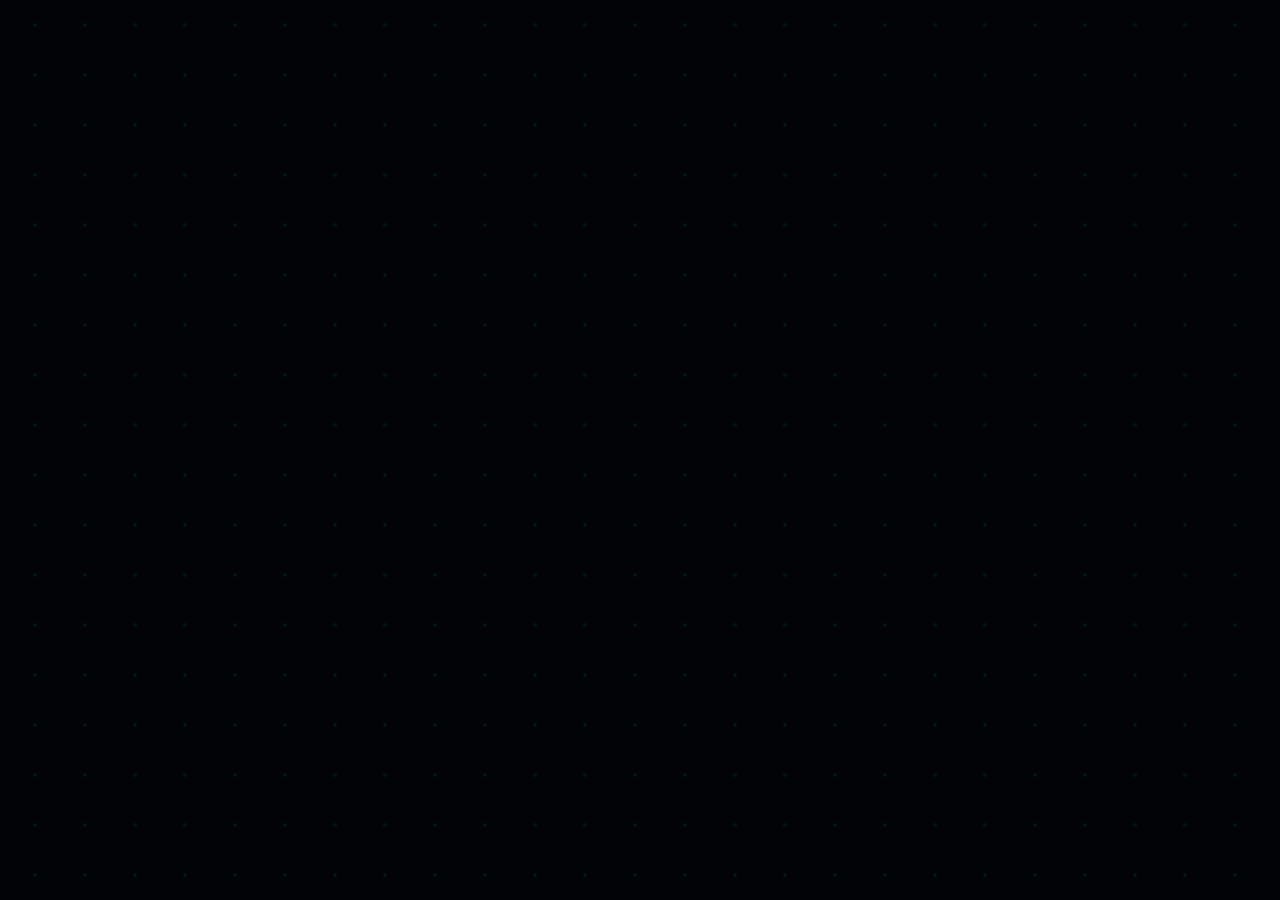
==== commit 3c28aab4: "Add files via upload" ====
--- a/index.html
+++ b/index.html
@@ -3,489 +3,760 @@
 <head>
     <meta charset="UTF-8">
     <meta name="viewport" content="width=device-width, initial-scale=1.0">
-    <meta name="description" content="UrbanNexus - Shaping the future of urban infrastructure with AI-driven, sustainable Smart City technologies. Explore green grids, connected mobility, and municipal IoT.">
-    <meta name="keywords" content="smart city, urban technology, green energy grid, intelligent traffic, IoT infrastructure, municipal software">
-    <meta name="author" content="UrbanNexus Team">
-    <title>SmartCity stackly </title>
-    <!-- Stylesheets -->
-    <link rel="stylesheet" href="style.css">
-    <link rel="stylesheet"
-href="https://cdnjs.cloudflare.com/ajax/libs/font-awesome/6.5.2/css/all.min.css">
-    <!-- Lucide Icons Library -->
-    <script src="https://unpkg.com/lucide@latest"></script>
+    <meta name="description" content="Stackly Gaming Portal - The ultimate cyberpunk gaming nexus. Play next-gen games, view live esport telemetry, track server health, and chat with clans.">
+    <title>STACKLY PLAY // Next-Gen Gaming Nexus</title>
+    <!-- Google Fonts -->
+    <link rel="preconnect" href="https://fonts.googleapis.com">
+    <link rel="preconnect" href="https://fonts.gstatic.com" crossorigin>
+    <link href="https://fonts.googleapis.com/css2?family=Orbitron:wght@400;500;600;700;800;900&family=Rajdhani:wght@400;500;600;700&family=Share+Tech+Mono&display=swap" rel="stylesheet">
+    <!-- AOS Stylesheet -->
+    <link rel="stylesheet" href="https://unpkg.com/aos@2.3.4/dist/aos.css">
+    <!-- Main Stylesheet -->
+    <link rel="stylesheet" href="styles.css">
 </head>
-<body>
-
-    <!-- 3-Second Page Loader Overlay -->
-    <div id="loader-container" aria-label="Loading page">
+<body class="cyber-dark-theme">
+    
+    <!-- SECTION 1: INTRO CYBER PRELOADER (Full-Screen Overlay) -->
+    <div class="preloader-overlay" id="preloader">
+        <div class="preloader-particles" id="preloader-particles"></div>
         <div class="loader-content">
-            <div class="loader-logo-wrapper">
-                <div class="loader-ring"></div>
-                <img src="Assests/logo.webp" alt="stackly Logo" class="loader-logo">
+            <!-- Glowing Cyber Sigil -->
+            <div class="cyber-emblem-box">
+                <svg class="cyber-svg" viewBox="0 0 100 100" width="100" height="100">
+                    <circle cx="50" cy="50" r="45" fill="none" stroke="var(--accent-cyan)" stroke-width="2" stroke-dasharray="10 5"/>
+                    <circle cx="50" cy="50" r="38" fill="none" stroke="var(--accent-purple)" stroke-width="1.5" stroke-dasharray="250" stroke-dashoffset="0" class="rotate-circle"/>
+                    <path d="M30 40 L50 20 L70 40 L50 80 Z" fill="none" stroke="var(--accent-cyan)" stroke-width="3" stroke-linejoin="round"/>
+                    <polygon points="50,32 58,48 42,48" fill="var(--accent-purple)" class="glow-pulse"/>
+                </svg>
+            </div>
+            
+            <div class="loader-text-area">
+                <h2 class="glitch-text" data-text="STACKLY PLAY">STACKLY PLAY</h2>
+                <div class="console-text" id="loader-console">> ACCESSING SECURE NEURAL LINK...</div>
+                
+                <div class="load-bar-container">
+                    <div class="load-bar-fill" id="loader-bar"></div>
+                </div>
+                <div class="load-percentage" id="loader-pct">00%</div>
             </div>
         </div>
     </div>
-
-    <!-- Sticky Header & Navbar -->
-    <header>
-        <nav class="navbar" aria-label="Main Navigation">
-            <a href="index.html" class="logo" aria-label="UrbanNexus Home">
-                <img src="Assests/logo.webp" alt="UrbanNexus Logo">
-                
-            </a>
-            
-            <ul class="nav-links">
-                <li><a href="index.html" class="active">Home</a></li>
-                <li><a href="about.html">About Us</a></li>
-                <li><a href="blog.html">Blog</a></li>
-                <li><a href="contact.html">Contact</a></li>
-                <!-- Mobile only links -->
-                <li class="mobile-only-btn"><a href="login.html" class="btn btn-secondary" id="nav-login-btn-mobile">Login</a></li>
-                <li class="mobile-only-btn"><a href="signup.html" class="btn btn-primary" id="nav-signup-btn-mobile">Sign Up</a></li>
-            </ul>
-
-            <div class="nav-buttons">
-                <a href="login.html" class="btn btn-link" id="nav-login-btn">Login</a>
-                <a href="signup.html" class="btn btn-primary" id="nav-signup-btn">Sign Up</a>
-            </div>
-
-            <button class="hamburger" aria-expanded="false" aria-label="Toggle Navigation Menu">
-                <span></span>
-                <span></span>
-                <span></span>
-            </button>
-        </nav>
-    </header>
-
-    <!-- Main Content Grid -->
-    <main>
+    <!-- MAIN APP CONTENT (Initially Hidden/Opacity 0 until preloader completes) -->
+    <div class="main-layout hidden" id="main-content">
         
-        <!-- 1. Hero Section -->
-        <section class="hero" id="home">
-            <div class="hero-container">
-                <div class="hero-content animate-on-scroll">
-                    <div class="hero-badge">
-                        <i data-lucide="zap"></i> Future-Proofing Urban Environments
-                    </div>
-                    <h1 class="hero-title">Shaping Tomorrow's <span>Smart Cities</span> Today</h1>
-                    <p class="hero-subtitle">UrbanNexus integrates advanced IoT networks, AI-driven traffic systems, and clean energy grids to create sustainable, liveable, and highly resilient civic environments.</p>
-                    <div class="hero-actions">
-                        <a href="#intro" class="btn btn-primary">Explore Solutions</a>
-                        <a href="404.html" class="btn btn-secondary">Our Story</a>
-                    </div>
-                </div>
-                
-                <div class="hero-widget glass-card animate-on-scroll delay-200">
-                    <h3>Municipal Integration Status</h3>
-                    <div class="widget-item">
-                        <div class="widget-icon"><i data-lucide="network"></i></div>
-                        <div class="widget-text">
-                            <h4>Connected Sensors</h4>
-                            <p>847,203 IoT Nodes Active</p>
-                        </div>
-                    </div>
-                    <div class="widget-item">
-                        <div class="widget-icon" style="color: #10b981; background: rgba(16,185,129,0.1);"><i data-lucide="shield-check"></i></div>
-                        <div class="widget-text">
-                            <h4>Public Safety Alert Index</h4>
-                            <p>Optimal Stability Level</p>
-                        </div>
-                    </div>
-                    <div class="widget-item">
-                        <div class="widget-icon" style="color: #7000ff; background: rgba(112,0,255,0.1);"><i data-lucide="gauge"></i></div>
-                        <div class="widget-text">
-                            <h4>Carbon Offset rate</h4>
-                            <p>Save 4,502 Metric Tons Daily</p>
-                        </div>
-                    </div>
-                </div>
-            </div>
-        </section>
-
-        <!-- 2. Company Introduction -->
-        <section class="intro animate-on-scroll" id="intro">
-            <div class="intro-grid">
-                <div class="intro-visual">
-                    <div class="intro-glow-bg"></div>
-                    <div class="intro-card glass-card">
-                        <h3>A Smarter Way to Live, Move, and Conserve</h3>
-                        <p>At stackly, we build the digital nervous system for modern municipalities. By uniting disparate civic utilities into a singular, cohesive dashboard, we empower leaders to make decisions grounded in real-time predictive analytics.</p>
-                        <p>Our technologies reduce grid outages, ease traffic bottlenecks, and optimize resource deployment automatically.</p>
-                        <ul class="intro-features">
-                            <li><i data-lucide="check-circle-2"></i> Real-time AI Incident detection</li>
-                            <li><i data-lucide="check-circle-2"></i> Zero-emission microgrid management</li>
-                            <li><i data-lucide="check-circle-2"></i> Decentralized civic service networks</li>
+        <!-- SECTION 2: DYNAMIC TACTICAL HEADER & HERO BANNER -->
+        <header class="tactical-header">
+            <nav class="tactical-navbar">
+                <div class="container navbar-content">
+                   <a href="index.html" class="nav-logo">
+    <img src="Assests/logo.webp" alt="Stackly Play Logo">
+</a>
+                    
+                    <button class="mobile-nav-toggle" aria-expanded="false" aria-controls="nav-menu" aria-label="Toggle navigation menu">
+                        <span class="hamburger"></span>
+                    </button>
+                    
+                    
+                    <ul class="nav-menu" id="nav-menu">
+                        <li><a href="index.html" class="nav-link active">Home</a></li>
+                        <li><a href="games.html" class="nav-link">Games</a></li>
+                        <li><a href="esports.html" class="nav-link">Esports</a></li>
+                        <li><a href="community.html" class="nav-link">Community</a></li>
+                        <li><a href="contact.html" class="nav-link">Contact</a></li>
+                        <li><a href="login.html" class="nav-link">Login</a></li>
+                        <li><a href="signup.html" class="nav-link">Sign Up</a></li>
+                        <li>
+                            <button class="cart-trigger-btn" id="cart-btn" aria-label="View Cart">
+                                <span class="cart-icon">🛒</span>
+                                <span class="cart-badge" id="cart-count">0</span>
+                            </button>
+                        </li>
+                    </ul>
+
+                </div>
+            </nav>
+            <div class="hero-section">
+                <div class="hero-overlay"></div>
+                <div class="container hero-content">
+                    <div class="hero-text-area" data-aos="fade-right">
+                        <span class="cyber-badge"><span class="pulse-dot red"></span> NEURAL GRID STABLE</span>
+                        <h1 class="glitch-title" data-text="THE NEXT EVOLUTION OF PLAY">THE NEXT EVOLUTION OF PLAY</h1>
+                        <p class="hero-desc">Deploy into competitive esports arenas, track low-latency telemetry matrices, customize high-performance peripheral gear, and unite with global squads.</p>
+                        
+                        <div class="hero-cta-group">
+                            <a href="404.html" class="btn-primary-neon">ENTER ARENA</a>
+                            <a href="404.html" class="btn-secondary-cyber">EXPLORE INTEL</a>
+                        </div>
+                    </div>
+                    <!-- Live Tournament Counter -->
+                    <div class="countdown-panel" data-aos="fade-left">
+                        <span class="panel-tag">LIVE CHAMPIONSHIP COUNTDOWN</span>
+                        <div class="timer-grid">
+                            <div class="timer-slot"><span class="timer-val" id="days">02</span><span class="timer-lbl">DAYS</span></div>
+                            <div class="timer-slot"><span class="timer-val" id="hours">14</span><span class="timer-lbl">HRS</span></div>
+                            <div class="timer-slot"><span class="timer-val" id="minutes">45</span><span class="timer-lbl">MIN</span></div>
+                            <div class="timer-slot"><span class="timer-val" id="seconds">18</span><span class="timer-lbl">SEC</span></div>
+                        </div>
+                        <div class="tournament-info">
+                            🏆 **Stackly Apex Pro Tournament** &bull; Prize: $250,000 &bull; Sector 4 Grid
+                        </div>
+                    </div>
+                </div>
+            </div>
+        </header>
+        <!-- SECTION 3: GAMES ARSENAL (TACTICAL CARD GRID) -->
+        <section class="games-section" id="games">
+            <div class="container">
+                <div class="section-header" data-aos="fade-up">
+                    <h2>Games Arsenal</h2>
+                    <p>Select your operational zone. Experience immersive 3D simulations with zero input delay.</p>
+                    <div class="filter-controls">
+                        <button class="filter-btn active" data-filter="all">ALL ZONES</button>
+                        <button class="filter-btn" data-filter="fps">ACTION FPS</button>
+                        <button class="filter-btn" data-filter="rts">STRATEGY RTS</button>
+                        <button class="filter-btn" data-filter="racing">GRID RACING</button>
+                    </div>
+                </div>
+                <div class="games-grid">
+                    <!-- Game Card 1: Void Runner -->
+                    <div class="game-card" data-category="fps" id="card-void-runner" data-aos="zoom-in" data-aos-delay="100">
+                        <div class="card-glow-border"></div>
+                        <div class="card-inner">
+                            <div class="game-img-box">
+                                <img src="Assests/game 1.webp" alt="Void Runner Cyber Visor Character">
+                                <div class="game-tag tag-cyan">ACTION FPS</div>
+                            </div>
+                            <div class="game-info">
+                                <h3>VOID RUNNER</h3>
+                                <p>Infiltrate neon metropolis corridors as a cybernetic shadow agent. Hack security nodes and outmaneuver security grids in low-gravity combat.</p>
+                                <div class="game-footer">
+                                    <span class="game-server-stat">Ping: <strong>12ms</strong></span>
+<button class="btn-play-card">
+    DEPLOY &rarr;
+</button>                                </div>
+                            </div>
+                        </div>
+                    </div>
+                    <!-- Game Card 2: Quantum Clash -->
+                    <div class="game-card" data-category="rts" id="card-quantum-clash" data-aos="zoom-in" data-aos-delay="200">
+                        <div class="card-glow-border"></div>
+                        <div class="card-inner">
+                            <div class="game-img-box">
+                                <img src="Assests/game 2.webp" alt="Quantum Clash space battleships">
+                                <div class="game-tag tag-purple">STRATEGY RTS</div>
+                            </div>
+                            <div class="game-info">
+                                <h3>QUANTUM CLASH</h3>
+                                <p>Command dreadnought fleets warping through hostile nebulae. Mine celestial resources, construct orbital shields, and control the galactic quadrant.</p>
+                                <div class="game-footer">
+                                    <span class="game-server-stat">Ping: <strong>24ms</strong></span>
+                                    <button class="btn-play-card">
+    DEPLOY &rarr;
+</button>
+                                </div>
+                            </div>
+                        </div>
+                    </div>
+                    <!-- Game Card 3: Neon Grid Outrun -->
+                    <div class="game-card" data-category="racing" id="card-neon-grid" data-aos="zoom-in" data-aos-delay="300">
+                        <div class="card-glow-border"></div>
+                        <div class="card-inner">
+                            <div class="game-img-box">
+                                <!-- Reusing game3.png with CSS hue shift to represent a distinct racer -->
+                                <img src="Assests/gam3.webp" alt="Neon Grid arcade car racing" class="hue-shifted-racer">
+                                <div class="game-tag tag-gold">GRID RACING</div>
+                            </div>
+                            <div class="game-info">
+                                <h3>NEON GRID: OUTRUN</h3>
+                                <p>Drift customized hypercars across synthwave light racetracks. Evade drone cruisers, trigger EMP overrides, and climb speed records.</p>
+                                <div class="game-footer">
+                                    <span class="game-server-stat">Ping: <strong>16ms</strong></span>
+<button class="btn-play-card">
+    DEPLOY &rarr;
+</button>                                </div>
+                            </div>
+                        </div>
+                    </div>
+                </div>
+            </div>
+        </section>
+
+        <!-- SECTION: LATEST RELEASES -->
+        <section class="latest-releases-section" id="latest-releases" style="border-top: 1px solid var(--border-color); padding: 5rem 0;">
+            <div class="container">
+                <div class="section-header" data-aos="fade-up">
+                    <h2>LATEST RELEASES // COLD DROP</h2>
+                    <p>Hot off the developer compiler. Synchronize client updates to launch immediately.</p>
+                </div>
+                <div class="store-grid" style="display: grid; grid-template-columns: repeat(auto-fit, minmax(280px, 1fr)); gap: 2rem; margin-top: 3rem;">
+                    <!-- Card 1 -->
+                    <div class="store-card" data-aos="zoom-in" data-aos-delay="100">
+                        <div class="store-img-box">
+                            <img src="Assests/game 1.webp" alt="Cyberpunk Arena">
+                            <span class="price-badge">RELEASED TODAY</span>
+                        </div>
+                        <div class="store-card-content" style="padding: 1.5rem;">
+                            <h4>SYNTH DRIFT // 2099</h4>
+                            <p style="font-size: 0.85rem; color: var(--text-secondary); margin: 0.5rem 0;">Neon hypercar arcade racing with high-fidelity sound simulations.</p>
+                            <button class="btn-buy-now btn-play-card" style="width:100%; border:1px solid var(--accent-cyan); color:var(--accent-cyan); background:none; padding:0.75rem;">DEPLOY INTERFACE</button>
+                        </div>
+                    </div>
+                    <!-- Card 2 -->
+                    <div class="store-card" data-aos="zoom-in" data-aos-delay="200">
+                        <div class="store-img-box">
+                            <img src="Assests/game 2.webp" alt="Cyberpunk RPG">
+                            <span class="price-badge">NEW PATCH 1.2</span>
+                        </div>
+                        <div class="store-card-content" style="padding: 1.5rem;">
+                            <h4>CORE BURST // OUTPOST</h4>
+                            <p style="font-size: 0.85rem; color: var(--text-secondary); margin: 0.5rem 0;">Tactical hero shooter featuring high-precision hit registers and 0 delay.</p>
+                            <button class="btn-buy-now btn-play-card" style="width:100%; border:1px solid var(--accent-purple); color:var(--accent-purple); background:none; padding:0.75rem;">DEPLOY INTERFACE</button>
+                        </div>
+                    </div>
+                </div>
+            </div>
+        </section>
+
+        <!-- SECTION: LIVE ESPORT LEADERBOARD & SCHEDULE -->
+        <section class="esports-section" id="esports">
+            <div class="container">
+                <div class="section-header" data-aos="fade-up">
+                    <h2>Esports Hub</h2>
+                    <p>Observe live operational squads competing in ongoing championships across Stackly grids.</p>
+                </div>
+                <div class="esports-layout">
+                    <!-- Left: Tournament Matches Schedule -->
+                    <div class="schedule-panel" data-aos="fade-right">
+                        <h3>TACTICAL MATCH LOG</h3>
+                        <div class="match-list">
+                            <!-- Match 1 -->
+                            <div class="match-item active">
+                                <div class="match-meta">
+                                    <span class="match-status live"><span class="dot-blink"></span> LIVE NOW</span>
+                                    <span class="match-sector">Sector 4 Arena</span>
+                                </div>
+                                <div class="match-teams">
+                                    <div class="team">
+                                        <span class="team-avatar">🔴</span>
+                                        <span class="team-name">APEX ASSASSINS</span>
+                                        <span class="team-score">02</span>
+                                    </div>
+                                    <div class="vs">VS</div>
+                                    <div class="team">
+                                        <span class="team-avatar">🔵</span>
+                                        <span class="team-name">CHRONO RAIDERS</span>
+                                        <span class="team-score">01</span>
+                                    </div>
+                                </div>
+                                <div class="match-viewers">👀 14.8K Watching Stream</div>
+                            </div>
+                            <!-- Match 2 -->
+                            <div class="match-item">
+                                <div class="match-meta">
+                                    <span class="match-status scheduled">15:00 GMT</span>
+                                    <span class="match-sector">Sector 1 Core</span>
+                                </div>
+                                <div class="match-teams">
+                                    <div class="team">
+                                        <span class="team-avatar">🟢</span>
+                                        <span class="team-name">CYBER CRUSADERS</span>
+                                        <span class="team-score">-</span>
+                                    </div>
+                                    <div class="vs">VS</div>
+                                    <div class="team">
+                                        <span class="team-avatar">🟡</span>
+                                        <span class="team-name">VOID STALKERS</span>
+                                        <span class="team-score">-</span>
+                                    </div>
+                                </div>
+                            </div>
+                            <!-- Match 3 -->
+                            <div class="match-item">
+                                <div class="match-meta">
+                                    <span class="match-status scheduled">18:30 GMT</span>
+                                    <span class="match-sector">Sector 3 Valley</span>
+                                </div>
+                                <div class="match-teams">
+                                    <div class="team">
+                                        <span class="team-avatar">🟣</span>
+                                        <span class="team-name">ECHO SQUADRON</span>
+                                        <span class="team-score">-</span>
+                                    </div>
+                                    <div class="vs">VS</div>
+                                    <div class="team">
+                                        <span class="team-avatar">🟠</span>
+                                        <span class="team-name">NEON SPECTRES</span>
+                                        <span class="team-score">-</span>
+                                    </div>
+                                </div>
+                            </div>
+                        </div>
+                    </div>
+                    <!-- Right: Live Leaderboard -->
+                    <div class="leaderboard-panel" data-aos="fade-left">
+                        <h3>LEADERBOARD CORE</h3>
+                        <p class="panel-subtitle">Neural ratings computed dynamically from tournament wins.</p>
+                        
+                        <div class="leaderboard-filter-box">
+                            <input type="text" id="player-search" placeholder="Search operational codenames..." aria-label="Search codenames">
+                        </div>
+                        <div class="leaderboard-list" id="leaderboard-container">
+                            <!-- Populated dynamically by JS -->
+                        </div>
+                    </div>
+                </div>
+            </div>
+        </section>
+
+        <!-- SECTION: STATISTICS CORE -->
+        <section class="stats-overview-section" id="statistics" style="background-color: var(--bg-secondary); border-top: 1px solid var(--border-color); padding: 5rem 0;">
+            <div class="container">
+                <div class="section-header" data-aos="fade-up" style="text-align: center; margin-bottom: 4rem;">
+                    <h2>TACTICAL MATRIX METRICS // TELEMETRY</h2>
+                    <p>Real-time server count stats and neural connection metrics across all sectors.</p>
+                </div>
+                <div class="stats-grid" style="display: grid; grid-template-columns: repeat(auto-fit, minmax(220px, 1fr)); gap: 2rem;">
+                    <!-- Stat 1 -->
+                    <div class="stat-card" style="text-align: center; background: rgba(0, 242, 254, 0.02); border: 1px solid rgba(0, 242, 254, 0.1); border-radius: var(--radius-md); padding: 2.5rem; box-shadow: 0 0 15px rgba(0, 242, 254, 0.05);" data-aos="zoom-in" data-aos-delay="100">
+                        <h3 style="font-size: 3rem; color: var(--accent-cyan); font-family: var(--font-cyber-heading); text-shadow: 0 0 10px rgba(0, 242, 254, 0.3);">1.2M+</h3>
+                        <p style="margin-top: 0.5rem; font-size: 0.9rem; color: var(--text-primary); font-weight: 600;">ACTIVE PILOTS</p>
+                        <p style="margin-top: 0.25rem; font-size: 0.75rem; color: var(--text-secondary);">Registered neural signatures</p>
+                    </div>
+                    <!-- Stat 2 -->
+                    <div class="stat-card" style="text-align: center; background: rgba(162, 0, 255, 0.02); border: 1px solid rgba(162, 0, 255, 0.1); border-radius: var(--radius-md); padding: 2.5rem; box-shadow: 0 0 15px rgba(162, 0, 255, 0.05);" data-aos="zoom-in" data-aos-delay="200">
+                        <h3 style="font-size: 3rem; color: var(--accent-purple); font-family: var(--font-cyber-heading); text-shadow: 0 0 10px rgba(162, 0, 255, 0.3);">8,200+</h3>
+                        <p style="margin-top: 0.5rem; font-size: 0.9rem; color: var(--text-primary); font-weight: 600;">ARENAS HOSTED</p>
+                        <p style="margin-top: 0.25rem; font-size: 0.75rem; color: var(--text-secondary);">Tournament brackets resolved</p>
+                    </div>
+                    <!-- Stat 3 -->
+                    <div class="stat-card" style="text-align: center; background: rgba(255, 0, 85, 0.02); border: 1px solid rgba(255, 0, 85, 0.1); border-radius: var(--radius-md); padding: 2.5rem; box-shadow: 0 0 15px rgba(255, 0, 85, 0.05);" data-aos="zoom-in" data-aos-delay="300">
+                        <h3 style="font-size: 3rem; color: var(--accent-red); font-family: var(--font-cyber-heading); text-shadow: 0 0 10px rgba(255, 0, 85, 0.3);">42</h3>
+                        <p style="margin-top: 0.5rem; font-size: 0.9rem; color: var(--text-primary); font-weight: 600;">EDGE SERVER NODES</p>
+                        <p style="margin-top: 0.25rem; font-size: 0.75rem; color: var(--text-secondary);">Ultra-low jitter grids</p>
+                    </div>
+                    <!-- Stat 4 -->
+                    <div class="stat-card" style="text-align: center; background: rgba(255, 187, 0, 0.02); border: 1px solid rgba(255, 187, 0, 0.1); border-radius: var(--radius-md); padding: 2.5rem; box-shadow: 0 0 15px rgba(255, 187, 0, 0.05);" data-aos="zoom-in" data-aos-delay="400">
+                        <h3 style="font-size: 3rem; color: var(--accent-gold); font-family: var(--font-cyber-heading); text-shadow: 0 0 10px rgba(255, 187, 0, 0.3);">$2.5M+</h3>
+                        <p style="margin-top: 0.5rem; font-size: 0.9rem; color: var(--text-primary); font-weight: 600;">PRIZES GRANTED</p>
+                        <p style="margin-top: 0.25rem; font-size: 0.75rem; color: var(--text-secondary);">Distributed tournament bounties</p>
+                    </div>
+                </div>
+            </div>
+        </section>
+
+        <!-- SECTION: SYSTEM TELEMETRY DASHBOARD (IoT SERVER HEALTH) -->
+        <section class="telemetry-section" id="telemetry">
+            <div class="container">
+                <div class="telemetry-banner" data-aos="fade-up">
+                    <div class="banner-text">
+                        <span class="telemetry-status-badge"><span class="pulse-dot green"></span> TELEMETRY GRID STABLE</span>
+                        <h2>Server Health Telemetry</h2>
+                        <p>Real-time physical diagnostic nodes monitoring latency, tick rate, and processing loads across regional server nodes.</p>
+                    </div>
+                    <div class="telemetry-timer">
+                        CYCLE PULSE: <span id="telemetry-countdown">2</span>s
+                    </div>
+                </div>
+                <div class="telemetry-grid">
+                    <!-- Node 1: Latency -->
+                    <div class="telemetry-card" data-aos="fade-up" data-aos-delay="100">
+                        <div class="t-card-header">
+                            <span>GRID LATENCY</span>
+                            <span class="t-icon">📡</span>
+                        </div>
+                        <div class="t-val-box">
+                            <span class="t-value" id="tel-ping">12</span>
+                            <span class="t-unit">MS</span>
+                        </div>
+                        <div class="t-bar-track"><div class="t-bar-fill cyan" id="tel-ping-bar" style="width: 12%;"></div></div>
+                        <p class="t-desc">Status: Low Jitter &bull; Node 14 Active</p>
+                    </div>
+                    <!-- Node 2: Tickrate -->
+                    <div class="telemetry-card" data-aos="fade-up" data-aos-delay="200">
+                        <div class="t-card-header">
+                            <span>GRID TICKRATE</span>
+                            <span class="t-icon">⚡</span>
+                        </div>
+                        <div class="t-val-box">
+                            <span class="t-value" id="tel-ticks">128.0</span>
+                            <span class="t-unit">Hz</span>
+                        </div>
+                        <div class="t-bar-track"><div class="t-bar-fill emerald" id="tel-ticks-bar" style="width: 100%;"></div></div>
+                        <p class="t-desc">Status: Stable Frequency &bull; Virtual Sync</p>
+                    </div>
+                    <!-- Node 3: Server Load -->
+                    <div class="telemetry-card" data-aos="fade-up" data-aos-delay="300">
+                        <div class="t-card-header">
+                            <span>SERVER CPU LOAD</span>
+                            <span class="t-icon">🎛️</span>
+                        </div>
+                        <div class="t-val-box">
+                            <span class="t-value" id="tel-cpu">42.5</span>
+                            <span class="t-unit">%</span>
+                        </div>
+                        <div class="t-bar-track"><div class="t-bar-fill purple" id="tel-cpu-bar" style="width: 42.5%;"></div></div>
+                        <p class="t-desc">Reserves: 57.5% &bull; Intel Xeon Matrix</p>
+                    </div>
+                    <!-- Node 4: Active Players -->
+                    <div class="telemetry-card" data-aos="fade-up" data-aos-delay="400">
+                        <div class="t-card-header">
+                            <span>OPERATIONAL ACTIVE PILOTS</span>
+                            <span class="t-icon">👥</span>
+                        </div>
+                        <div class="t-val-box">
+                            <span class="t-value" id="tel-players">14,832</span>
+                            <span class="t-unit">ONLINE</span>
+                        </div>
+                        <div class="t-bar-track"><div class="t-bar-fill gold" id="tel-players-bar" style="width: 74%;"></div></div>
+                        <p class="t-desc">Cap Limit: 20K &bull; Active matches: 840</p>
+                    </div>
+                    <!-- Node 5: Average FPS -->
+                    <div class="telemetry-card" data-aos="fade-up" data-aos-delay="500">
+                        <div class="t-card-header">
+                            <span>CLIENT FRAME RATE (AVG)</span>
+                            <span class="t-icon">🖥️</span>
+                        </div>
+                        <div class="t-val-box">
+                            <span class="t-value" id="tel-fps">144.2</span>
+                            <span class="t-unit">FPS</span>
+                        </div>
+                        <div class="t-bar-track"><div class="t-bar-fill cyan" id="tel-fps-bar" style="width: 96%;"></div></div>
+                        <p class="t-desc">Optimal refresh &bull; G-Sync link active</p>
+                    </div>
+                    <!-- Node 6: GPU Core Temperature -->
+                    <div class="telemetry-card" data-aos="fade-up" data-aos-delay="600">
+                        <div class="t-card-header">
+                            <span>GRID GPU TEMP</span>
+                            <span class="t-icon">🔥</span>
+                        </div>
+                        <div class="t-val-box">
+                            <span class="t-value" id="tel-temp">62.8</span>
+                            <span class="t-unit">°C</span>
+                        </div>
+                        <div class="t-bar-track"><div class="t-bar-fill red" id="tel-temp-bar" style="width: 62.8%;"></div></div>
+                        <p class="t-desc">Status: Liquid Cooled &bull; Cap: 90°C</p>
+                    </div>
+                </div>
+            </div>
+        </section>
+        <section class="store-section" id="store">
+            <div class="container">
+                <div class="section-header" data-aos="fade-up">
+                    <h2>Gear Store</h2>
+                    <p>Calibrate your hardware interface. Purchase official Stackly peripherals and virtual tokens.</p>
+                </div>
+                <div class="store-grid">
+                    <!-- Store Item 1 -->
+                    <div class="store-card" data-aos="zoom-in" data-aos-delay="100">
+                        <div class="store-img-box">
+                            <div class="store-item-glow-bg cyan"></div>
+                            <span class="item-category">HARDWARE</span>
+                            <!-- Virtual SVG Graphic of Keyboard -->
+                            <svg class="store-svg-graphic" viewBox="0 0 100 60" width="120" height="80">
+                                <rect x="10" y="15" width="80" height="30" rx="3" fill="#0c1220" stroke="var(--accent-cyan)" stroke-width="2"/>
+                                <rect x="15" y="20" width="10" height="5" rx="1" fill="var(--accent-cyan)"/>
+                                <rect x="28" y="20" width="10" height="5" rx="1" fill="#1e293b"/>
+                                <rect x="41" y="20" width="30" height="5" rx="1" fill="#1e293b"/>
+                                <rect x="15" y="28" width="50" height="5" rx="1" fill="#1e293b"/>
+                                <rect x="68" y="28" width="15" height="11" rx="1" fill="var(--accent-cyan)"/>
+                                <rect x="15" y="36" width="45" height="5" rx="1" fill="var(--accent-cyan)"/>
+                            </svg>
+                        </div>
+                        <div class="store-info">
+                            <h3>STACKLY APEX PRO KEYBOARD</h3>
+                            <p>Magnetic mechanical switches featuring customizable travel thresholds (0.1mm - 4.0mm) and per-key RGB glow.</p>
+                            <div class="store-footer">
+                                <span class="item-price">$189.99</span>
+                               <button class="btn-add-cart" data-item="5,000 Credits" data-price="45.00">
+    ADD GEAR
+</button>
+                            </div>
+                        </div>
+                    </div>
+                    <!-- Store Item 2 -->
+                    <div class="store-card" data-aos="zoom-in" data-aos-delay="200">
+                        <div class="store-img-box">
+                            <div class="store-item-glow-bg purple"></div>
+                            <span class="item-category">HARDWARE</span>
+                            <!-- Virtual SVG Graphic of Mouse -->
+                            <svg class="store-svg-graphic" viewBox="0 0 100 60" width="120" height="80">
+                                <path d="M50 10 C35 10 30 25 30 40 C30 50 38 55 50 55 C62 55 70 50 70 40 C70 25 65 10 50 10 Z" fill="#0c1220" stroke="var(--accent-purple)" stroke-width="2"/>
+                                <line x1="50" y1="10" x2="50" y2="30" stroke="var(--accent-purple)" stroke-width="1.5"/>
+                                <rect x="47" y="18" width="6" height="8" rx="1" fill="var(--accent-purple)"/>
+                            </svg>
+                        </div>
+                        <div class="store-info">
+                            <h3>STACKLY REFLEX MOUSE</h3>
+                            <p>Ultralight 48g gaming mouse boasting an 8,000Hz polling rate and ultra-precise 32,000 DPI tracking sensor.</p>
+                            <div class="store-footer">
+                                <span class="item-price">$89.99</span>
+                                 <button class="btn-add-cart" data-item="5,000 Credits" data-price="45.00">
+    ADD GEAR
+</button>
+                            </div>
+                        </div>
+                    </div>
+                    <!-- Store Item 3 -->
+                    <div class="store-card" data-aos="zoom-in" data-aos-delay="300">
+                        <div class="store-img-box">
+                            <div class="store-item-glow-bg gold"></div>
+                            <span class="item-category">LOOT CRATE</span>
+                            <!-- Virtual SVG Graphic of Coins -->
+                            <svg class="store-svg-graphic" viewBox="0 0 100 60" width="120" height="80">
+                                <ellipse cx="50" cy="35" rx="22" ry="12" fill="#0c1220" stroke="var(--accent-gold)" stroke-width="3"/>
+                                <ellipse cx="50" cy="27" rx="22" ry="12" fill="#0c1220" stroke="var(--accent-gold)" stroke-width="3"/>
+                                <ellipse cx="50" cy="19" rx="22" ry="12" fill="#0c1220" stroke="var(--accent-gold)" stroke-width="3"/>
+                                <polygon points="46,14 54,14 56,22 44,22" fill="var(--accent-gold)"/>
+                            </svg>
+                        </div>
+                        <div class="store-info">
+                            <h3>5,000 STACKLY CREDITS</h3>
+                            <p>Premium digital tokens used to unlock cosmetic operational skins, player card borders, and clan titles.</p>
+                            <div class="store-footer">
+                                <span class="item-price">$45.00</span>
+                               <button class="btn-add-cart" data-item="5,000 Credits" data-price="45.00">
+    ADD LOOT
+</button>
+                            </div>
+                        </div>
+                    </div>
+                </div>
+            </div>
+        </section>
+
+        <!-- SECTION: GAMING COMMUNITY -->
+        <section class="community-overview-section" id="clan-community" style="border-top: 1px solid var(--border-color); padding: 5rem 0;">
+            <div class="container">
+                <div class="section-header" data-aos="fade-up">
+                    <h2>NEXUS CLAN SQUADS // COMMUNITY</h2>
+                    <p>Unite with elite divisions. Sync strategy maps and conquer localized sectors together.</p>
+                </div>
+                <div class="community-grid" style="display: grid; grid-template-columns: repeat(auto-fit, minmax(280px, 1fr)); gap: 3rem; margin-top: 3rem; align-items: center;">
+                    <div class="community-visual" data-aos="fade-right" style="position: relative;">
+                        <!-- Glowing Emblem representation -->
+                        <div style="width: 100%; height: 300px; background: radial-gradient(circle, rgba(0, 242, 254, 0.1), transparent); border: 1px dashed var(--border-color); border-radius: var(--radius-lg); display: flex; align-items: center; justify-content: center;">
+                            <span style="font-size: 6rem; filter: drop-shadow(0 0 15px var(--accent-cyan));">⚔️</span>
+                        </div>
+                    </div>
+                    <div class="community-text" data-aos="fade-left">
+                        <span class="panel-tag" style="color: var(--accent-cyan)">SECURE SQUAD CHANNELS</span>
+                        <h4 style="font-size: 1.75rem; color: #ffffff; margin-top: 1rem; font-family: var(--font-cyber-heading);">Deploy into the Clan Nexus</h4>
+                        <p style="margin-top: 1rem; font-size: 0.9rem; color: var(--text-secondary); line-height: 1.6;">
+                            Our community is built around low-latency tactical communication and competitive pride. Enter regional clans, participate in weekly practice matches, and lock your roster slot for the upcoming Apex Pro tournaments.
+                        </p>
+                        <a href="404.html" class="btn-primary-neon" style="margin-top: 2rem; display: inline-block;">JOIN DISCORD SQUAD</a>
+                    </div>
+                </div>
+            </div>
+        </section>
+
+        <!-- SECTION: NEXUS CLAN CHAT & STREAM OVERLAY -->
+        <section class="chat-section" id="chat-section">
+            <div class="container">
+                <div class="section-header" data-aos="fade-up">
+                    <h2>Clan Communication Hub</h2>
+                    <p>Syndicate with your team. Observe ongoing match telemetry streams while chatting in real-time.</p>
+                </div>
+                <div class="chat-layout">
+                    <!-- Left: Stream Simulator -->
+                    <div class="stream-container" data-aos="fade-right">
+                        <div class="stream-header-bar">
+                            <div class="stream-indicator"><span class="dot-blink"></span> GRID STREAMING</div>
+                            <div class="stream-viewer-count">🔴 LIVE // SPECTATING: APEX VS CHRONO</div>
+                        </div>
+                        <div class="stream-video-box">
+                            <!-- Stylized animated vector representation of a cyber map grid with telemetry lines -->
+                            <div class="stream-vector-animation">
+                                <div class="hud-circle-outer"></div>
+                                <div class="hud-circle-inner"></div>
+                                <div class="radar-line"></div>
+                                <div class="target-node target-1"></div>
+                                <div class="target-node target-2"></div>
+                                <div class="target-node target-3"></div>
+                                <div class="hud-data-lines">
+                                    <span>SYS: OK</span>
+                                    <span>FPS: 144</span>
+                                    <span>ZOOM: 2.5X</span>
+                                </div>
+                            </div>
+                        </div>
+                        <div class="stream-footer-bar">
+                            <span>Map: <strong>Sector 4 Outpost</strong></span>
+                            <span>Match Duration: <strong>14:22</strong></span>
+                        </div>
+                    </div>
+                    <!-- Right: Clan Live Chat -->
+                    <div class="chat-lobby-box" data-aos="fade-left">
+                        <div class="chat-lobby-header">
+                            <h3>LOBBY CLAN CHAT</h3>
+                            <span class="active-users-count">● 142 Active Members</span>
+                        </div>
+                        <div class="chat-messages-area" id="chat-scroller">
+                            <!-- populates via JS -->
+                        </div>
+                        <form class="chat-input-bar" id="chat-form">
+                            <label for="chat-input" class="sr-only">Type message</label>
+                            <input type="text" id="chat-input" placeholder="Transmit neural comms..." autocomplete="off">
+                            <button type="submit" class="btn-send-chat">SEND</button>
+                        </form>
+                    </div>
+                </div>
+            </div>
+        </section>
+
+        <!-- SECTION: TESTIMONIALS -->
+        <section class="testimonials-section" id="testimonials" style="background-color: var(--bg-secondary); border-top: 1px solid var(--border-color); padding: 5rem 0;">
+            <div class="container">
+                <div class="section-header" data-aos="fade-up" style="text-align: center; margin-bottom: 4rem;">
+                    <h2>OPERATIVE CODES // COMMENDATIONS</h2>
+                    <p>Verbatim reports logged by elite sector pilots active in our battle grids.</p>
+                </div>
+                <div class="testimonials-grid" style="display: grid; grid-template-columns: repeat(auto-fit, minmax(280px, 1fr)); gap: 2rem;">
+                    <!-- Review 1 -->
+                    <div class="testimonial-card" style="background-color: var(--bg-primary); border: 1px solid var(--border-color); border-radius: var(--radius-md); padding: 2rem;" data-aos="zoom-in" data-aos-delay="100">
+                        <div style="color: var(--accent-gold); font-size: 1.25rem; margin-bottom: 1rem;">★★★★★</div>
+                        <p style="font-size: 0.9rem; color: var(--text-secondary); line-height: 1.6; font-style: italic;">
+                            "The 128-tick rate server nodes are insane! Zero input lag and perfect registration during high-speed parkour drift zones. Stackly has raised the AAA standard."
+                        </p>
+                        <div style="margin-top: 1.5rem; display: flex; align-items: center; gap: 1rem;">
+                            <span style="font-size: 1.5rem;">💀</span>
+                            <div>
+                                <h5 style="color:#ffffff; font-size: 0.9rem;">SHADOW_REAPER</h5>
+                                <span style="font-size: 0.75rem; color: var(--accent-cyan);">Rank 1 Apex Pilot</span>
+                            </div>
+                        </div>
+                    </div>
+                    <!-- Review 2 -->
+                    <div class="testimonial-card" style="background-color: var(--bg-primary); border: 1px solid var(--border-color); border-radius: var(--radius-md); padding: 2rem;" data-aos="zoom-in" data-aos-delay="200">
+                        <div style="color: var(--accent-gold); font-size: 1.25rem; margin-bottom: 1rem;">★★★★★</div>
+                        <p style="font-size: 0.9rem; color: var(--text-secondary); line-height: 1.6; font-style: italic;">
+                            "Managing tournament brackets through the Commander Admin dashboard is incredibly smooth. The DDoS mitigation shield handles spike attacks with zero lobby drops."
+                        </p>
+                        <div style="margin-top: 1.5rem; display: flex; align-items: center; gap: 1rem;">
+                            <span style="font-size: 1.5rem;">👽</span>
+                            <div>
+                                <h5 style="color:#ffffff; font-size: 0.9rem;">VECTOR_X</h5>
+                                <span style="font-size: 0.75rem; color: var(--accent-purple);">Esports Division Mod</span>
+                            </div>
+                        </div>
+                    </div>
+                </div>
+            </div>
+        </section>
+
+        <!-- SECTION: NEWSLETTER & CTA -->
+        <section class="cta-newsletter-section" id="newsletter-cta" style="border-top: 1px solid var(--border-color); padding: 5rem 0;">
+            <div class="container text-center" style="max-width: 600px; margin: 0 auto;" data-aos="zoom-in">
+                <span class="panel-tag" style="color: var(--accent-cyan)">SECURE GATEWAY STATUS</span>
+                <h2 style="font-size: 2rem; color: #ffffff; margin-top: 1rem; font-family: var(--font-cyber-heading);">PREPARE FOR OPERATION</h2>
+                <p style="margin: 1rem 0 2rem; font-size: 0.95rem; color: var(--text-secondary);">
+                    Subscribe to our secure communications channel to receive declassified codes and system alerts.
+                </p>
+                <form class="footer-sub-form" style="display: flex; gap: 1rem; flex-wrap: wrap; justify-content: center; width: 100%;">
+                    <input type="email" placeholder="agent@neural.net" required aria-label="Subscription Email" style="flex-grow: 1; padding: 1rem; background-color: var(--bg-secondary); border: 1px solid var(--border-color); color: #ffffff; border-radius: var(--radius-sm); font-size: 0.9rem;">
+                    <button type="submit" style="padding: 1rem 2rem; background: linear-gradient(135deg, var(--accent-cyan), var(--accent-purple)); border: none; color: #010206; font-weight: 800; border-radius: var(--radius-sm); cursor: pointer; text-transform: uppercase;">SUBSCRIBE</button>
+                </form>
+            </div>
+        </section>
+
+        <!-- SECTION: TACTICAL FOOTER & SUPPORT MATRIX -->
+        <footer class="tactical-footer" id="contact">
+            <div class="footer-top">
+                <div class="container footer-grid">
+                    <div class="footer-col about-col">
+                        <div class="footer-logo">
+                            <img src="Assests/logo.webp" alt="Stackly Play">
+                        </div>
+                        <p>Stackly Nexus is the official cybernetic gaming portal. Access distributed multiplayer arenas, real-time telemetry diagnostics, and neural client software.</p>
+                       <div class="social-links">
+
+    <!-- LinkedIn -->
+    <a href="404.html" class="social-svg-link" aria-label="LinkedIn">
+        <svg viewBox="0 0 24 24" fill="currentColor">
+            <path d="M4.98 3.5C4.98 4.88 3.86 6 2.48 6S0 4.88 0 3.5 1.12 1 2.48 1s2.5 1.12 2.5 2.5zM0 8h5v16H0V8zm7.5 0h4.8v2.2h.1c.67-1.27 2.3-2.6 4.74-2.6 5.06 0 5.99 3.33 5.99 7.66V24h-5v-7.1c0-1.7-.03-3.89-2.37-3.89-2.37 0-2.73 1.85-2.73 3.76V24h-5V8z"/>
+        </svg>
+    </a>
+
+    <!-- Facebook -->
+    <a href="404.html" class="social-svg-link" aria-label="Facebook">
+        <svg viewBox="0 0 24 24" fill="currentColor">
+            <path d="M22 12A10 10 0 1 0 10.44 21.88v-6.99H7.9V12h2.54V9.8c0-2.5 1.49-3.89 3.77-3.89 1.09 0 2.23.19 2.23.19v2.46h-1.26c-1.24 0-1.63.77-1.63 1.56V12h2.77l-.44 2.89h-2.33v6.99A10 10 0 0 0 22 12z"/>
+        </svg>
+    </a>
+
+    <!-- Instagram -->
+    <a href="404.html" class="social-svg-link" aria-label="Instagram">
+        <svg viewBox="0 0 24 24" fill="currentColor">
+            <path d="M7 2C4.24 2 2 4.24 2 7v10c0 2.76 2.24 5 5 5h10c2.76 0 5-2.24 5-5V7c0-2.76-2.24-5-5-5H7zm10 2c1.65 0 3 1.35 3 3v10c0 1.65-1.35 3-3 3H7c-1.65 0-3-1.35-3-3V7c0-1.65 1.35-3 3-3h10zm-5 3.5A4.5 4.5 0 1 0 16.5 12 4.5 4.5 0 0 0 12 7.5zm0 7A2.5 2.5 0 1 1 14.5 12 2.5 2.5 0 0 1 12 14.5zM17.8 6.2a1 1 0 1 0 1 1 1 1 0 0 0-1-1z"/>
+        </svg>
+    </a>
+
+</div>
+                    </div>
+                    <div class="footer-col">
+                        <h4>MEMBER HUD</h4>
+                        <ul class="footer-links">
+                            <li><a href="index.html#games">Games Arsenal</a></li>
+                            <li><a href="games.html">Games Deck</a></li>
+                            <li><a href="esports.html">Esports Deck</a></li>
+                            <li><a href="contact.html">Contact Hub</a></li>
+                            <li><a href="signup.html">Sign Up Cadet</a></li>
                         </ul>
                     </div>
-                </div>
-                
-                <div class="intro-content">
-                    <span class="section-tag">Urban Innovations</span>
-                    <h2 class="section-title">The Foundation for Next-Gen Metropolitan Infrastructure</h2>
-                    <p class="section-desc" style="margin-bottom: 2rem;">Urban centers face unprecedented growth. Our modular suite of civic applications helps administrations scale services without expanding their carbon footprint.</p>
-                    
-                    <div class="intro-stats-compact">
-                        <div class="intro-stat-box glass-card">
-                            <h4>99.9%</h4>
-                            <p>System Reliability</p>
-                        </div>
-                        <div class="intro-stat-box glass-card">
-                            <h4>-35%</h4>
-                            <p>Energy Waste</p>
-                        </div>
-                    </div>
-                </div>
-            </div>
-        </section>
-
-        <!-- 3. Services -->
-        <section class="services" id="services">
-            <div class="section-header animate-on-scroll">
-                <span class="section-tag">Core Offerings</span>
-                <h2 class="section-title">Our Connected Solutions Suite</h2>
-                <p class="section-desc">Modular, secure, and energy-conscious platforms built for modern municipal utilities.</p>
-            </div>
-
-            <div class="services-grid">
-                <!-- Service 1 -->
-                <div class="service-card glass-card animate-on-scroll">
-                    <div class="service-icon-box"><i data-lucide="car"></i></div>
-                    <h3>Intelligent Traffic Flow</h3>
-                    <p>Dynamic signal timing and transit prioritization powered by edge AI camera networks. Reduce wait times by up to 28%.</p>
-                    <a href="#" class="service-link">View Tech Specs <i data-lucide="arrow-right"></i></a>
-                </div>
-                <!-- Service 2 -->
-                <div class="service-card glass-card animate-on-scroll delay-100">
-                    <div class="service-icon-box" style="color: #7000ff; background: rgba(112,0,255,0.1);"><i data-lucide="plug-zap"></i></div>
-                    <h3>Green Smart Grid</h3>
-                    <p>Decentralized energy distribution system allocating solar, wind, and battery power on-demand across residential grids.</p>
-                    <a href="#" class="service-link" style="color: #7000ff;">View Tech Specs <i data-lucide="arrow-right"></i></a>
-                </div>
-                <!-- Service 3 -->
-                <div class="service-card glass-card animate-on-scroll delay-200">
-                    <div class="service-icon-box" style="color: #ff007a; background: rgba(255,0,122,0.1);"><i data-lucide="shield-alert"></i></div>
-                    <h3>AI-Driven Public Safety</h3>
-                    <p>Privacy-first incident detection analytics informing rescue squads instantly of fires, crashes, or structural failures.</p>
-                    <a href="#" class="service-link" style="color: #ff007a;">View Tech Specs <i data-lucide="arrow-right"></i></a>
-                </div>
-            </div>
-        </section>
-
-        <!-- 4. Features Section -->
-        <section class="features" id="features">
-            <div class="features-grid">
-                <div class="features-visual animate-on-scroll">
-                    <div class="features-visual-inner">
-                        <i data-lucide="cpu"></i>
-                        <h2>Edge Processing Core</h2>
-                        <p style="color: var(--text-muted); margin-top: 1rem;">Decentralized computation at the node level ensures low latency and offline resilience.</p>
-                    </div>
-                </div>
-
-                <div class="features-list animate-on-scroll delay-200">
-                    <span class="section-tag">Key Innovations</span>
-                    <h2 class="section-title">Why Administrations Choose stackly</h2>
-                    
-                    <div class="feature-item glass-card">
-                        <div class="feature-icon-wrapper"><i data-lucide="eye"></i></div>
-                        <div class="feature-info">
-                            <h3>Privacy-By-Design Analytics</h3>
-                            <p>All video feed data is anonymized directly on edge devices prior to cloud storage, preserving individual passenger privacy.</p>
-                        </div>
-                    </div>
-                    
-                    <div class="feature-item glass-card">
-                        <div class="feature-icon-wrapper" style="color: var(--primary); background: rgba(0,240,255,0.1);"><i data-lucide="activity"></i></div>
-                        <div class="feature-info">
-                            <h3>Predictive Structural Health</h3>
-                            <p>Real-time vibrations analysis monitors bridge, tunnel, and aqueduct wear to prevent catastrophies before they develop.</p>
-                        </div>
-                    </div>
-
-                    <div class="feature-item glass-card">
-                        <div class="feature-icon-wrapper" style="color: #10b981; background: rgba(16,185,129,0.1);"><i data-lucide="leaf"></i></div>
-                        <div class="feature-info">
-                            <h3>Carbon Offset Credits Tracking</h3>
-                            <p>Automatic auditing of municipal energy savings, translated directly into tradeable green credits on open markets.</p>
-                        </div>
-                    </div>
-                </div>
-            </div>
-        </section>
-
-        <!-- 5. Statistics / Counter Section -->
-        <section class="stats" id="stats">
-            <div class="stats-grid">
-                <div class="stat-card glass-card animate-on-scroll">
-                    <div class="stat-number">14+</div>
-                    <div class="stat-label">Municipal Partners</div>
-                </div>
-                <div class="stat-card glass-card animate-on-scroll delay-100">
-                    <div class="stat-number">40%</div>
-                    <div class="stat-label">Congestion Reduction</div>
-                </div>
-                <div class="stat-card glass-card animate-on-scroll delay-200">
-                    <div class="stat-number">2.4M</div>
-                    <div class="stat-label">Citizens Impacted</div>
-                </div>
-                <div class="stat-card glass-card animate-on-scroll delay-300">
-                    <div class="stat-number">99.9%</div>
-                    <div class="stat-label">Grid Reliability</div>
-                </div>
-            </div>
-        </section>
-
-        <!-- 6. Projects / Portfolio -->
-        <section class="portfolio" id="portfolio">
-            <div class="portfolio-container">
-                <div class="section-header animate-on-scroll">
-                    <span class="section-tag">Active Deployments</span>
-                    <h2 class="section-title">Case Studies & Deployments</h2>
-                    <p class="section-desc">Proof-of-concept projects delivering tangible efficiency gains in global metropolises.</p>
-                </div>
-
-                <div class="portfolio-filters animate-on-scroll">
-                    <button class="filter-btn active">All Projects</button>
-                    <button class="filter-btn">Smart Grid</button>
-                    <button class="filter-btn">Mobility</button>
-                    <button class="filter-btn">IoT Networks</button>
-                </div>
-
-                <div class="portfolio-grid">
-                    <!-- Project 1 -->
-                    <div class="portfolio-card animate-on-scroll">
-                        <div class="portfolio-img-wrapper">
-                            <img src="Assests/hero_bg_.webp" alt="Smart Intersection">
-                        </div>
-                        <div class="portfolio-overlay">
-                            <span class="portfolio-tag">Mobility</span>
-                            <h3 class="portfolio-title">Intelligent Intersection Crossings</h3>
-                            <p class="portfolio-desc">Adaptive flow signals reducing daily vehicle idle times in Metro Manila corridor.</p>
-                            <a href="#" class="btn btn-secondary btn-outline">Read Case Study</a>
-                        </div>
-                    </div>
-                    <!-- Project 2 -->
-                    <div class="portfolio-card animate-on-scroll delay-100">
-                        <div class="portfolio-img-wrapper">
-                            <img src="Assests/OIP (2).webp" alt="Clean Energy Microgrid">
-                        </div>
-                        <div class="portfolio-overlay">
-                            <span class="portfolio-tag">Smart Grid</span>
-                            <h3 class="portfolio-title">Neo-District Solar microgrid</h3>
-                            <p class="portfolio-desc">Connecting 4,000 residential solar setups into a community microgrid battery array.</p>
-                            <a href="#" class="btn btn-secondary btn-outline">Read Case Study</a>
-                        </div>
-                    </div>
-                    <!-- Project 3 -->
-                    <div class="portfolio-card animate-on-scroll delay-200">
-                        <div class="portfolio-img-wrapper">
-                            <img src="Assests/OIP (1).webp" alt="Connected Utilities">
-                        </div>
-                        <div class="portfolio-overlay">
-                            <span class="portfolio-tag">IoT Networks</span>
-                            <h3 class="portfolio-title">Aqueous Leak Detection</h3>
-                            <p class="portfolio-desc">Acoustic pressure sensors pinpointing water leaks across historical metropolitan pipes.</p>
-                            <a href="#" class="btn btn-secondary btn-outline">Read Case Study</a>
-                        </div>
-                    </div>
-                </div>
-            </div>
-        </section>
-
-        <!-- 7. Testimonials -->
-        <section class="testimonials" id="testimonials">
-            <div class="testimonials-container">
-                <div class="section-header animate-on-scroll">
-                    <span class="section-tag">Testimonials</span>
-                    <h2 class="section-title">Trusted By Civic Leaders</h2>
-                    <p class="section-desc">Hear what municipal directors and technology officers have to say about the stackly platform.</p>
-                </div>
-
-                <div class="testimonials-slider glass-card animate-on-scroll">
-                    <div class="testimonial-track">
-                        <!-- Slide 1 -->
-                        <div class="testimonial-slide">
-                            <div class="testimonial-card">
-                                <div class="testimonial-quote-icon"><i data-lucide="quote"></i></div>
-                                <p class="testimonial-text">"Implementing UrbanNexus's Smart Traffic grid cut down response times for our emergency services by 6 minutes, and carbon emissions in our central business zone fell by 14% in the first quarter alone."</p>
-                                <div class="testimonial-user">
-                                    <img src="Assests/team_member_3.webp" alt="Raymond Vance" class="testimonial-avatar">
-                                    <div class="testimonial-name">Commissioner Raymond Vance</div>
-                                    <div class="testimonial-role">Department of Urban Transit</div>
-                                </div>
-                            </div>
-                        </div>
-                        <!-- Slide 2 -->
-                        <div class="testimonial-slide">
-                            <div class="testimonial-card">
-                                <div class="testimonial-quote-icon"><i data-lucide="quote"></i></div>
-                                <p class="testimonial-text">"The decentralized energy grid integration was seamless. We went from a model highly dependent on neighboring energy networks to a district that is 82% self-sufficient on renewables."</p>
-                                <div class="testimonial-user">
-                                    <img src="Assests/team_member2.webp" alt="Aisha Patel" class="testimonial-avatar">
-                                    <div class="testimonial-name">Dr. Aisha Patel</div>
-                                    <div class="testimonial-role">Director of Sustainable Power Grid</div>
-                                </div>
-                            </div>
-                        </div>
-                    </div>
-
-                    <div class="testimonial-controls">
-                        <button class="slider-arrow prev" aria-label="Previous Testimonial"><i data-lucide="chevron-left"></i></button>
-                        <button class="slider-arrow next" aria-label="Next Testimonial"><i data-lucide="chevron-right"></i></button>
-                    </div>
-                </div>
-            </div>
-        </section>
-
-        <!-- 8. Latest News/Blog Preview -->
-        <section class="news" id="news">
-            <div class="portfolio-container">
-                <div class="section-header animate-on-scroll">
-                    <span class="section-tag">Latest Research</span>
-                    <h2 class="section-title">News from the Frontlines</h2>
-                    <p class="section-desc">Access our whitepapers, articles, and smart city implementation reviews.</p>
-                </div>
-
-                <div class="news-grid">
-                    <!-- Article 1 -->
-                    <div class="blog-card glass-card animate-on-scroll">
-                        <div class="blog-card-img">
-                            <img src="Assests/team_member_3.webp" alt="IoT Streetlights">
-                        </div>
-                        <div class="blog-card-content">
-                            <div class="blog-meta">
-                                <span><i data-lucide="calendar"></i> June 12, 2026</span>
-                                <span><i data-lucide="user"></i> Dr. Liam Carter</span>
-                            </div>
-                            <h3 class="blog-title">How 5G Edge Sensors are Revitalizing Transit Networks</h3>
-                            <p class="blog-desc">Explore the technology behind decentralized computation nodes installed in streetlight modules.</p>
-                            <a href="blog.html" class="btn btn-secondary" style="margin-top: 1rem;">Read Article</a>
-                        </div>
-                    </div>
-                    <!-- Article 2 -->
-                    <div class="blog-card glass-card animate-on-scroll delay-100">
-                        <div class="blog-card-img">
-                            <img src="Assests/senior-product-manager.webp" alt="Drone over Smart Grid">
-                        </div>
-                        <div class="blog-card-content">
-                            <div class="blog-meta">
-                                <span><i data-lucide="calendar"></i> June 08, 2026</span>
-                                <span><i data-lucide="user"></i> Sarah Jenkins</span>
-                            </div>
-                            <h3 class="blog-title">Shoring Up Energy Microgrids Against Climatic Events</h3>
-                            <p class="blog-desc">A review of protective autonomous routing algorithms within regional electrical substation networks.</p>
-                            <a href="blog.html" class="btn btn-secondary" style="margin-top: 1rem;">Read Article</a>
-                        </div>
-                    </div>
-                    <!-- Article 3 -->
-                    <div class="blog-card glass-card animate-on-scroll delay-200">
-                        <div class="blog-card-img">
-                            <img src="Assests/team_member_.webp" alt="Autonomous shuttle">
-                        </div>
-                        <div class="blog-card-content">
-                            <div class="blog-meta">
-                                <span><i data-lucide="calendar"></i> May 29, 2026</span>
-                                <span><i data-lucide="user"></i> stackly Lab</span>
-                            </div>
-                            <h3 class="blog-title">Anonymizing Public Feeds: Trust and Smart Cities</h3>
-                            <p class="blog-desc">Detailing the software protocols that replace high-res camera captures with vector pathing markers.</p>
-                            <a href="blog.html" class="btn btn-secondary" style="margin-top: 1rem;">Read Article</a>
-                        </div>
-                    </div>
-                </div>
-            </div>
-        </section>
-
-        <!-- 9. Call to Action -->
-        <section class="cta-section">
-            <div class="cta-container glass-card animate-on-scroll">
-                <h2 class="cta-title">Bring <span>stackly</span> to Your Municipality</h2>
-                <p class="cta-desc">Partner with us to reduce emissions, improve public safety metrics, and transition your local utilities into a high-performance grid.</p>
-                <div class="cta-buttons">
-                    <a href="contact.html" class="btn btn-primary">Schedule Consultation</a>
-                    <a href="signup.html" class="btn btn-secondary">Request Demo Key</a>
-                </div>
-            </div>
-        </section>
-
-    </main>
-
-    <!-- Footer -->
-    <footer>
-        <div class="footer-grid">
-            <div class="footer-brand">
-                <a href="index.html" class="logo">
-                    <img src="Assests/logo.webp" alt="UrbanNexus Logo">
-                    
-                </a>
-                <p>Empowering city administrations with high-performance, decentralized IoT solutions to achieve sustainability targets and maximize resource efficiency.</p>
-                
-                <div class="social-links">
-                    <a href="404.html" class="social-icon" aria-label="Stackly Smart City Twitter">
-                        <i class="fa-brands fa-x-twitter"></i>
-                    </a>
-                    <a href="404.html" class="social-icon" aria-label="Stackly Smart City Facebook">
-                        <i class="fa-brands fa-facebook-f"></i>
-                    </a>
-                    <a href="404.html" class="social-icon" aria-label="Stackly Smart City LinkedIn">
-                        <i class="fa-brands fa-linkedin-in"></i>
-                    </a>
-                    <a href="404.html" class="social-icon" aria-label="Stackly Smart City GitHub">
-                        <i class="fa-brands fa-github"></i>
-                    </a>
-                </div>
-            </div>
-            
-            <div class="footer-nav">
-                <h4>Solutions</h4>
-                <ul class="footer-nav-links">
-                    <li><a href="404.html">Traffic Systems</a></li>
-                    <li><a href="404.html">Green Energy Grid</a></li>
-                    <li><a href="404.html">Edge Processing</a></li>
-                    <li><a href="404.html">Civic Deployments</a></li>
-                </ul>
-            </div>
-            
-            <div class="footer-nav">
-                <h4>Company</h4>
-                <ul class="footer-nav-links">
-                    <li><a href="about.html">About Us</a></li>
-                    <li><a href="blog.html">Resources & Blog</a></li>
-                    <li><a href="contact.html">Contact Us</a></li>
-                    <li><a href="404.html">Security Shield</a></li>
-                </ul>
-            </div>
-            
-            <div class="footer-contact">
-                <h4>Contact Info</h4>
-                <ul class="footer-contact-list">
-                    <li>
-                        <i data-lucide="map-pin"></i>
-                        <span>100 Technology Parkway, Suite 400,Stackly Innovation District, Hyderabad</span>
-                    </li>
-                    <li>
-                        <i data-lucide="phone"></i>
-                        <span>9876543210</span>
-                    </li>
-                    <li>
-                        <i data-lucide="mail"></i>
-                        <span>support@stackly.com</span>
-                    </li>
-                </ul>
-            </div>
-        </div>
-
-        <div class="footer-bottom">
-            <div class="footer-copy">&copy; 2026 stackly All rights reserved.</div>
-            <ul class="footer-policy">
-                <li><a href="404.html">Terms of Service</a></li>
-                <li><a href="404.html">Privacy Policy</a></li>
-                <li><a href="404.html">GDPR Compliance</a></li>
-            </ul>
-        </div>
-    </footer>
-
+                    <div class="footer-col">
+                        <h4>TACTICAL LINKS</h4>
+                        <ul class="footer-links">
+                            <li><a href="games.html">Developer API Docs</a></li>
+                            <li><a href="games.html">Hardware Calibrations</a></li>
+                            <li><a href="games.html">Fair Play Standards</a></li>
+                            <li><a href="games.html">Privacy Protocols</a></li>
+                            <li><a href="games.html">System Accessibility</a></li>
+                        </ul>
+                    </div>
+                    <div class="footer-col">
+                        <h4>CONTACT INFO</h4>
+                        <ul class="contact-info-list">
+                            <li>
+                                <svg viewBox="0 0 24 24">
+                                    <path d="M17.657 16.657L13.414 20.9a1.998 1.998 0 01-2.827 0l-4.244-4.243a8 8 0 1111.314 0z" />
+                                    <path d="M15 11a3 3 0 11-6 0 3 3 0 016 0z" />
+                                </svg>
+                                <span>100 Technology Parkway, Suite 400, Stackly Innovation District, Hyderabad</span>
+                            </li>
+                            <li>
+                                <svg viewBox="0 0 24 24">
+                                    <path d="M3 5a2 2 0 012-2h3.28a1 1 0 01.94.725l.548 2.2a1 1 0 01-.321.988l-1.305.98a10.582 10.582 0 004.872 4.872l.98-1.305a1 1 0 01.988-.321l2.2.548a1 1 0 01.725.94V19a2 2 0 01-2 2h-1C9.716 21 3 14.284 3 6V5z" />
+                                </svg>
+                                <span>9876543210</span>
+                            </li>
+                            <li>
+                                <svg viewBox="0 0 24 24">
+                                    <path d="M3 8l7.89 5.26a2 2 0 002.22 0L21 8M5 19h14a2 2 0 002-2V7a2 2 0 00-2-2H5a2 2 0 00-2 2v10a2 2 0 002 2z" />
+                                </svg>
+                                <span>support@stackly.com</span>
+                            </li>
+                        </ul>
+                    </div>
+                </div>
+            </div>
+            <div class="footer-bottom">
+                <div class="container footer-bottom-content">
+                    <p>&copy; 2026 stackly All rights reserved.</p>
+                    <div class="bottom-links">
+                        <a href="404.html">Terms of Service</a>
+                        <a href="404.html">Privacy Policy</a>
+                        <a href="404.html">GDPR Compliance</a>
+                    </div>
+                </div>
+            </div>
+        </footer>
+    </div>
     <!-- Main JavaScript Logic -->
-    <script src="main.js"></script>
+    <script src="https://unpkg.com/aos@2.3.4/dist/aos.js"></script>
+    <script src="app.js"></script>
+    <script src="https://unpkg.com/lucide@latest"></script>
+<script>
+    lucide.createIcons();
+</script>
 </body>
-</html>
+</html>
--- a/styles.css
+++ b/styles.css
@@ -0,0 +1,2368 @@
+/* ==========================================================================
+   Stackly Gaming Portal - Main Stylesheet (Cyberpunk Design)
+   ========================================================================== */
+/* --- Cyberpunk Design Tokens & Themes --- */
+:root {
+    --font-cyber-heading: 'Orbitron', -apple-system, sans-serif;
+    --font-cyber-subheading: 'Rajdhani', -apple-system, sans-serif;
+    --font-cyber-console: 'Share Tech Mono', monospace;
+    
+    --transition-fast: 0.15s ease;
+    --transition-normal: 0.3s cubic-bezier(0.25, 0.8, 0.25, 1);
+    --transition-slow: 0.6s cubic-bezier(0.16, 1, 0.3, 1);
+    
+    --radius-sm: 4px;
+    --radius-md: 8px;
+    --radius-lg: 16px;
+    
+    --clip-angle-sm: polygon(0 0, calc(100% - 8px) 0, 100% 8px, 100% 100%, 8px 100%, 0 calc(100% - 8px));
+    --clip-angle-md: polygon(0 0, calc(100% - 15px) 0, 100% 15px, 100% 100%, 15px 100%, 0 calc(100% - 15px));
+}
+/* Theme 1: Cyber Dark (Default) */
+body.cyber-dark-theme {
+    --bg-primary: hsl(220, 60%, 3%);
+    --bg-secondary: hsl(220, 50%, 6%);
+    --bg-tertiary: hsl(220, 40%, 10%);
+    --bg-glass: rgba(2, 5, 10, 0.85);
+    
+    --border-color: rgba(0, 242, 254, 0.15);
+    --border-glow: rgba(0, 242, 254, 0.4);
+    
+    --text-primary: hsl(180, 100%, 95%);
+    --text-secondary: hsl(190, 70%, 75%);
+    --text-muted: hsl(200, 30%, 50%);
+    
+    --accent-cyan: hsl(182, 100%, 50%);       /* #00f2fe */
+    --accent-purple: hsl(272, 85%, 60%);     /* #9b51e0 */
+    --accent-gold: hsl(42, 100%, 55%);       /* #f39c12 */
+    --accent-emerald: hsl(152, 100%, 50%);    /* #00ff87 */
+    --accent-red: hsl(340, 100%, 50%);        /* #ff007f */
+}
+/* Theme 2: Cyber Light */
+body.cyber-light-theme {
+    --bg-primary: hsl(210, 40%, 92%);
+    --bg-secondary: hsl(0, 0%, 100%);
+    --bg-tertiary: hsl(215, 30%, 84%);
+    --bg-glass: rgba(230, 235, 245, 0.85);
+    
+    --border-color: rgba(155, 81, 224, 0.2);
+    --border-glow: rgba(155, 81, 224, 0.35);
+    
+    --text-primary: hsl(220, 50%, 10%);
+    --text-secondary: hsl(220, 35%, 30%);
+    --text-muted: hsl(220, 20%, 50%);
+    
+    --accent-cyan: hsl(188, 100%, 40%);
+    --accent-purple: hsl(272, 75%, 50%);
+    --accent-gold: hsl(38, 95%, 45%);
+    --accent-emerald: hsl(150, 80%, 35%);
+    --accent-red: hsl(342, 85%, 45%);
+}
+/* Theme 3: Cyber High Contrast */
+body.cyber-contrast-theme {
+    --bg-primary: #000000;
+    --bg-secondary: #000000;
+    --bg-tertiary: #111111;
+    --bg-glass: #000000;
+    
+    --border-color: #ffffff;
+    --border-glow: #ffffff;
+    
+    --text-primary: #ffffff;
+    --text-secondary: #ffff00;
+    --text-muted: #ffffff;
+    
+    --accent-cyan: #00ffff;
+    --accent-purple: #ff00ff;
+    --accent-gold: #ffff00;
+    --accent-emerald: #00ff00;
+    --accent-red: #ff0000;
+}
+/* --- Base & Reset Styles --- */
+*, *::before, *::after {
+    box-sizing: border-box;
+    margin: 0;
+    padding: 0;
+}
+html {
+    scroll-behavior: smooth;
+    font-size: 16px;
+    width: 100%;
+    max-width: 100%;
+    overflow-x: hidden;
+}
+body {
+    background-color: var(--bg-primary);
+    color: var(--text-primary);
+    font-family: var(--font-cyber-subheading);
+    font-size: 1.05rem;
+    line-height: 1.6;
+    overflow-x: hidden;
+    width: 100%;
+    max-width: 100%;
+    letter-spacing: 0.02em;
+    transition: background-color var(--transition-normal), color var(--transition-normal);
+}
+.container {
+    width: 100%;
+    max-width: 1280px;
+    margin-right: auto;
+    margin-left: auto;
+    padding-right: 1.5rem;
+    padding-left: 1.5rem;
+}
+h1, h2, h3, h4, h5, h6 {
+    font-family: var(--font-cyber-heading);
+    text-transform: uppercase;
+    letter-spacing: -0.01em;
+}
+a {
+    color: inherit;
+    text-decoration: none;
+}
+button, input, select, textarea {
+    font-family: inherit;
+    background: none;
+    border: none;
+    outline: none;
+}
+button {
+    cursor: pointer;
+}
+.sr-only {
+    position: absolute;
+    width: 1px;
+    height: 1px;
+    padding: 0;
+    margin: -1px;
+    overflow: hidden;
+    clip: rect(0, 0, 0, 0);
+    border: 0;
+}
+.hidden {
+    display: none !important;
+}
+/* --- Global Layout Dividers --- */
+section {
+    padding: 6rem 0;
+    position: relative;
+    border-bottom: 1px solid var(--border-color);
+}
+section::after {
+    content: '';
+    position: absolute;
+    bottom: -1px;
+    left: 10%;
+    width: 80%;
+    height: 1px;
+    background: linear-gradient(90deg, transparent, var(--border-color), transparent);
+}
+.section-header {
+    text-align: center;
+    max-width: 700px;
+    margin: 0 auto 4rem;
+}
+.section-header h2 {
+    font-size: 2.5rem;
+    margin-bottom: 0.75rem;
+    position: relative;
+    display: inline-block;
+    color: var(--text-primary);
+    text-shadow: 0 0 10px var(--border-glow);
+}
+.section-header p {
+    color: var(--text-secondary);
+    font-size: 1.15rem;
+}
+/* ==========================================================================
+   SECTION 1: INTRO CYBER PRELOADER (Full-Screen Overlay)
+   ========================================================================== */
+.preloader-overlay {
+    position: fixed;
+    inset: 0;
+    background-color: #010307;
+    z-index: 9999;
+    display: flex;
+    align-items: center;
+    justify-content: center;
+    overflow: hidden;
+}
+/* Particle Grid behind preloader content */
+.preloader-particles {
+    position: absolute;
+    width: 200%;
+    height: 200%;
+    background: radial-gradient(circle, rgba(0, 242, 254, 0.15) 1.5px, transparent 2px);
+    background-size: 50px 50px;
+    animation: slideParticles 30s linear infinite;
+    opacity: 0.5;
+    z-index: 1;
+}
+@keyframes slideParticles {
+    0% { transform: translate(0, 0); }
+    100% { transform: translate(-150px, -150px); }
+}
+.loader-content {
+    position: relative;
+    z-index: 2;
+    text-align: center;
+    display: flex;
+    flex-direction: column;
+    align-items: center;
+    /* Bio-tech entrance effect: Zoom / Rotate Camera */
+    animation: cameraZoomIn 4s cubic-bezier(0.1, 0.8, 0.2, 1) forwards;
+}
+@keyframes cameraZoomIn {
+    0% {
+        transform: scale(0.35) rotate(-15deg);
+        opacity: 0;
+    }
+    35% {
+        transform: scale(1.02) rotate(0deg);
+        opacity: 1;
+    }
+    75% {
+        transform: scale(1.02);
+        opacity: 1;
+    }
+    100% {
+        /* Zoom-out explosion exit */
+        transform: scale(2.8);
+        opacity: 0;
+    }
+}
+.cyber-emblem-box {
+    margin-bottom: 2rem;
+    position: relative;
+}
+.cyber-svg {
+    filter: drop-shadow(0 0 12px var(--accent-cyan));
+}
+.rotate-circle {
+    transform-origin: 50px 50px;
+    animation: spin 10s linear infinite;
+}
+@keyframes spin {
+    100% { transform: rotate(360deg); }
+}
+.glow-pulse {
+    animation: indicatorGlow 1.5s ease-in-out infinite alternate;
+}
+@keyframes indicatorGlow {
+    0% { fill: rgba(155, 81, 224, 0.4); filter: drop-shadow(0 0 1px var(--accent-purple)); }
+    100% { fill: var(--accent-purple); filter: drop-shadow(0 0 12px var(--accent-purple)); }
+}
+/* Glitch Typography */
+.glitch-text {
+    font-family: var(--font-cyber-heading);
+    font-size: 2.75rem;
+    font-weight: 900;
+    letter-spacing: 0.08em;
+    position: relative;
+    color: #ffffff;
+    text-shadow: 0.05em 0 0 rgba(255, 0, 127, 0.75), -0.05em -0.025em 0 rgba(0, 242, 254, 0.75);
+    animation: glitchText 1s infinite;
+}
+@keyframes glitchText {
+    0% { text-shadow: 0.05em 0 0 rgba(255, 0, 127, 0.75), -0.05em -0.025em 0 rgba(0, 242, 254, 0.75); }
+    14% { text-shadow: 0.05em 0 0 rgba(255, 0, 127, 0.75), -0.05em -0.025em 0 rgba(0, 242, 254, 0.75); }
+    15% { text-shadow: -0.05em -0.025em 0 rgba(255, 0, 127, 0.75), 0.025em 0.025em 0 rgba(0, 242, 254, 0.75); }
+    49% { text-shadow: -0.05em -0.025em 0 rgba(255, 0, 127, 0.75), 0.025em 0.025em 0 rgba(0, 242, 254, 0.75); }
+    50% { text-shadow: 0.025em 0.05em 0 rgba(255, 0, 127, 0.75), -0.05em 0.05em 0 rgba(0, 242, 254, 0.75); }
+    99% { text-shadow: 0.025em 0.05em 0 rgba(255, 0, 127, 0.75), -0.05em 0.05em 0 rgba(0, 242, 254, 0.75); }
+    100% { text-shadow: -0.025em 0 0 rgba(255, 0, 127, 0.75), -0.025em -0.025em 0 rgba(0, 242, 254, 0.75); }
+}
+.console-text {
+    font-family: var(--font-cyber-console);
+    font-size: 0.875rem;
+    color: var(--accent-cyan);
+    margin-top: 0.5rem;
+    letter-spacing: 0.05em;
+    min-height: 20px;
+}
+/* Loader Bar Progress */
+.load-bar-container {
+    width: 250px;
+    height: 4px;
+    background-color: rgba(255, 255, 255, 0.05);
+    border-radius: var(--radius-full);
+    overflow: hidden;
+    margin-top: 1.5rem;
+    position: relative;
+    border: 1px solid rgba(0, 242, 254, 0.15);
+}
+.load-bar-fill {
+    width: 0%;
+    height: 100%;
+    background: linear-gradient(90deg, var(--accent-purple), var(--accent-cyan));
+    box-shadow: 0 0 8px var(--accent-cyan);
+    transition: width 0.1s ease-out;
+}
+.load-percentage {
+    font-family: var(--font-cyber-console);
+    font-size: 0.95rem;
+    color: var(--text-muted);
+    margin-top: 0.5rem;
+}
+/* Reveal transition classes */
+.main-layout {
+    opacity: 0;
+    transition: opacity var(--transition-slow) ease-out;
+}
+.main-layout.revealed {
+    opacity: 1;
+}
+/* ==========================================================================
+   SECTION 2: DYNAMIC TACTICAL HEADER & HERO BANNER
+   ========================================================================== */
+/* Navbar Style */
+.tactical-navbar {
+    background-color: var(--bg-glass);
+    border-bottom: 2px solid var(--border-color);
+    position: sticky;
+    top: 0;
+    z-index: 100;
+    padding: 1.25rem 0;
+    box-shadow: 0 4px 30px rgba(0, 0, 0, 0.3);
+    backdrop-filter: blur(16px);
+    -webkit-backdrop-filter: blur(16px);
+    transition: all var(--transition-normal);
+}
+.tactical-navbar.scrolled {
+    padding: 0.75rem 0;
+    background-color: rgba(2, 5, 10, 0.95);
+    border-color: var(--accent-cyan);
+    box-shadow: 0 4px 30px rgba(0, 242, 254, 0.15);
+}
+.navbar-content {
+    display: flex;
+    justify-content: space-between;
+    align-items: center;
+}
+.nav-logo {
+    font-family: var(--font-cyber-heading);
+    font-size: 1.75rem;
+    font-weight: 900;
+    letter-spacing: -0.05em;
+    color: #ffffff;
+    text-shadow: 0 0 10px rgba(0, 242, 254, 0.3);
+}
+.logo-cyber {
+    color: var(--accent-cyan);
+}
+.logo-sub {
+    color: var(--text-primary);
+}
+.nav-menu {
+    display: flex;
+    align-items: center;
+    list-style: none;
+    gap: 1.75rem;
+}
+.nav-link {
+    font-family: var(--font-cyber-heading);
+    font-weight: 700;
+    font-size: 0.875rem;
+    color: var(--text-secondary);
+    padding: 0.25rem 0;
+    letter-spacing: 0.05em;
+    position: relative;
+    transition: color var(--transition-fast);
+}
+.nav-link::after {
+    content: '';
+    position: absolute;
+    bottom: -4px;
+    left: 0;
+    width: 0;
+    height: 2px;
+    background-color: var(--accent-cyan);
+    box-shadow: 0 0 8px var(--accent-cyan);
+    transition: width var(--transition-fast);
+}
+.nav-link:hover {
+    color: var(--accent-cyan);
+    text-shadow: 0 0 8px rgba(0, 242, 254, 0.4);
+}
+.nav-link:hover::after {
+    width: 100%;
+}
+/* Shopping Cart Badge */
+.cart-trigger-btn {
+    position: relative;
+    font-size: 1.25rem;
+    padding: 0.25rem;
+    color: var(--text-secondary);
+    transition: transform var(--transition-fast);
+}
+.cart-trigger-btn:hover {
+    transform: scale(1.1);
+    color: var(--accent-cyan);
+}
+.cart-badge {
+    position: absolute;
+    top: -5px;
+    right: -8px;
+    background-color: var(--accent-red);
+    color: #ffffff;
+    font-family: var(--font-cyber-console);
+    font-size: 0.65rem;
+    font-weight: 700;
+    width: 16px;
+    height: 16px;
+    border-radius: 50%;
+    display: flex;
+    align-items: center;
+    justify-content: center;
+    box-shadow: 0 0 8px var(--accent-red);
+}
+/* Connect HUD Button */
+.nav-btn {
+    background-color: transparent;
+    border: 1px solid var(--accent-cyan);
+    color: var(--accent-cyan);
+    font-family: var(--font-cyber-heading);
+    font-weight: 700;
+    font-size: 0.8rem;
+    letter-spacing: 0.08em;
+    padding: 0.6rem 1.4rem;
+    clip-path: var(--clip-angle-sm);
+    box-shadow: inset 0 0 0 0 rgba(0, 242, 254, 0.2);
+    transition: all var(--transition-normal);
+}
+.nav-btn:hover {
+    background-color: var(--accent-cyan);
+    color: var(--bg-primary);
+    box-shadow: 0 0 15px rgba(0, 242, 254, 0.4);
+}
+/* Mobile Toggle Hamburger */
+.mobile-nav-toggle {
+    display: none;
+    width: 32px;
+    height: 32px;
+    position: relative;
+    z-index: 101;
+}
+.hamburger, .hamburger::before, .hamburger::after {
+    content: '';
+    position: absolute;
+    width: 24px;
+    height: 2px;
+    background-color: var(--text-primary);
+    left: 4px;
+    transition: transform var(--transition-normal), opacity var(--transition-normal);
+}
+.hamburger { top: 15px; }
+.hamburger::before { top: -8px; }
+.hamburger::after { top: 8px; }
+/* Hero Banner Layout */
+.hero-section {
+    position: relative;
+    background: radial-gradient(circle at center, rgba(11, 18, 32, 0.1) 0%, var(--bg-primary) 100%), url('assets/hero_bg.png') no-repeat center center/cover;
+    padding: 9rem 0 11rem;
+    overflow: hidden;
+    border-bottom: 2px solid var(--border-color);
+}
+.hero-overlay {
+    position: absolute;
+    inset: 0;
+    background: linear-gradient(180deg, rgba(2, 5, 10, 0.5) 0%, rgba(2, 5, 10, 0.8) 50%, var(--bg-primary) 100%);
+    z-index: 1;
+}
+.hero-content {
+    position: relative;
+    z-index: 2;
+    display: grid;
+    grid-template-columns: 1.2fr 0.8fr;
+    gap: 3.5rem;
+    align-items: center;
+}
+.cyber-badge {
+    background-color: var(--bg-tertiary);
+    border: 1px solid var(--border-color);
+    font-family: var(--font-cyber-console);
+    font-size: 0.8rem;
+    font-weight: 600;
+    letter-spacing: 0.08em;
+    padding: 0.4rem 1.1rem;
+    border-radius: var(--radius-sm);
+    display: inline-flex;
+    align-items: center;
+    gap: 0.6rem;
+    margin-bottom: 1.5rem;
+    color: var(--accent-cyan);
+    box-shadow: inset 0 0 10px rgba(0, 242, 254, 0.05);
+}
+.pulse-dot {
+    width: 6px;
+    height: 6px;
+    border-radius: 50%;
+}
+.pulse-dot.red {
+    background-color: var(--accent-red);
+    box-shadow: 0 0 6px var(--accent-red);
+    animation: indicatorGlow 1s ease-in-out infinite alternate;
+}
+.hero-content h1.glitch-title {
+    font-size: 3.75rem;
+    line-height: 1.1;
+    font-weight: 900;
+    letter-spacing: -0.04em;
+    margin-bottom: 1.5rem;
+    color: #ffffff;
+    text-shadow: 0 0 15px rgba(255, 255, 255, 0.1);
+}
+.hero-desc {
+    font-size: 1.2rem;
+    color: var(--text-secondary);
+    max-width: 600px;
+    margin-bottom: 3rem;
+}
+/* Neon buttons with clip-paths */
+.hero-cta-group {
+    display: flex;
+    gap: 1.25rem;
+}
+.btn-primary-neon {
+    background: linear-gradient(135deg, var(--accent-purple) 0%, var(--accent-cyan) 100%);
+    color: #010307;
+    font-family: var(--font-cyber-heading);
+    font-weight: 800;
+    font-size: 0.95rem;
+    letter-spacing: 0.08em;
+    padding: 1.1rem 2.2rem;
+    clip-path: var(--clip-angle-md);
+    box-shadow: 0 0 20px rgba(0, 242, 254, 0.3);
+    transition: transform var(--transition-fast), box-shadow var(--transition-fast);
+}
+.btn-primary-neon:hover {
+    transform: translateY(-2px);
+    box-shadow: 0 0 30px rgba(0, 242, 254, 0.6);
+}
+.btn-secondary-cyber {
+    background-color: var(--bg-tertiary);
+    border: 1px solid var(--border-color);
+    color: var(--accent-cyan);
+    font-family: var(--font-cyber-heading);
+    font-weight: 700;
+    font-size: 0.95rem;
+    letter-spacing: 0.08em;
+    padding: 1.1rem 2.2rem;
+    clip-path: var(--clip-angle-md);
+    transition: all var(--transition-fast);
+}
+.btn-secondary-cyber:hover {
+    background-color: var(--bg-secondary);
+    border-color: var(--accent-cyan);
+    color: #ffffff;
+    box-shadow: inset 0 0 12px rgba(0, 242, 254, 0.1);
+}
+/* Tournament Timer Panel */
+.countdown-panel {
+    background: linear-gradient(135deg, rgba(11, 18, 32, 0.8) 0%, rgba(2, 5, 10, 0.95) 100%);
+    border: 1px solid var(--border-color);
+    border-radius: var(--radius-lg);
+    padding: 2.25rem;
+    box-shadow: var(--shadow-lg), 0 0 15px rgba(0, 242, 254, 0.1);
+    position: relative;
+}
+.panel-tag {
+    font-family: var(--font-cyber-console);
+    font-size: 0.75rem;
+    letter-spacing: 0.1em;
+    color: var(--accent-purple);
+    display: block;
+    margin-bottom: 1.25rem;
+    font-weight: 700;
+}
+.timer-grid {
+    display: grid;
+    grid-template-columns: repeat(4, 1fr);
+    gap: 0.75rem;
+    margin-bottom: 1.5rem;
+}
+.timer-slot {
+    background-color: var(--bg-primary);
+    border: 1px solid rgba(255, 255, 255, 0.05);
+    border-radius: var(--radius-md);
+    padding: 0.75rem 0.5rem;
+    text-align: center;
+    box-shadow: inset 0 0 8px rgba(0,0,0,0.5);
+}
+.timer-val {
+    font-family: var(--font-cyber-heading);
+    font-size: 2.25rem;
+    font-weight: 800;
+    line-height: 1;
+    color: var(--accent-cyan);
+    text-shadow: 0 0 8px rgba(0, 242, 254, 0.3);
+    display: block;
+    margin-bottom: 0.25rem;
+}
+.timer-lbl {
+    font-family: var(--font-cyber-console);
+    font-size: 0.65rem;
+    color: var(--text-muted);
+    letter-spacing: 0.05em;
+}
+.tournament-info {
+    font-size: 0.8rem;
+    color: var(--text-secondary);
+    border-top: 1px solid rgba(255, 255, 255, 0.05);
+    padding-top: 1rem;
+    line-height: 1.4;
+}
+/* ==========================================================================
+   SECTION 3: GAMES ARSENAL (TACTICAL CARD GRID)
+   ========================================================================== */
+.filter-controls {
+    display: flex;
+    justify-content: center;
+    gap: 0.75rem;
+    margin-top: 1.5rem;
+    flex-wrap: wrap;
+}
+.filter-btn {
+    background-color: var(--bg-tertiary);
+    border: 1px solid var(--border-color);
+    color: var(--text-secondary);
+    font-family: var(--font-cyber-heading);
+    font-size: 0.8rem;
+    font-weight: 700;
+    letter-spacing: 0.08em;
+    padding: 0.6rem 1.5rem;
+    clip-path: var(--clip-angle-sm);
+    transition: all var(--transition-fast);
+}
+.filter-btn:hover, .filter-btn.active {
+    background-color: var(--accent-cyan);
+    color: var(--bg-primary);
+    border-color: var(--accent-cyan);
+    box-shadow: 0 0 12px rgba(0, 242, 254, 0.3);
+}
+.games-grid {
+    display: grid;
+    grid-template-columns: repeat(auto-fit, minmax(350px, 1fr));
+    gap: 2.5rem;
+    perspective: 1000px; /* Essential for 3D tilts */
+}
+.game-card {
+    position: relative;
+    border-radius: var(--radius-lg);
+    background-color: var(--bg-secondary);
+    overflow: hidden;
+    transform-style: preserve-3d;
+    transition: transform var(--transition-fast) ease-out, box-shadow var(--transition-fast);
+}
+/* Hover glow borders */
+.card-glow-border {
+    position: absolute;
+    inset: 0;
+    border-radius: var(--radius-lg);
+    padding: 2px;
+    background: linear-gradient(135deg, transparent 40%, var(--border-color), transparent 60%);
+    -webkit-mask: linear-gradient(#fff 0 0) content-box, linear-gradient(#fff 0 0);
+    -webkit-mask-composite: xor;
+    mask-composite: exclude;
+    pointer-events: none;
+    z-index: 5;
+    transition: background var(--transition-normal);
+}
+.game-card:hover .card-glow-border {
+    background: linear-gradient(135deg, var(--accent-purple), var(--accent-cyan));
+}
+.card-inner {
+    padding: 1.5rem;
+    display: flex;
+    flex-direction: column;
+    height: 100%;
+    transform: translateZ(20px); /* Pushes content out in 3D */
+}
+.game-img-box {
+    position: relative;
+    aspect-ratio: 16 / 10;
+    border-radius: var(--radius-md);
+    overflow: hidden;
+    background-color: var(--bg-tertiary);
+    margin-bottom: 1.5rem;
+    transform: translateZ(30px); /* Pushes image even further for depth */
+}
+.game-img-box img {
+    width: 100%;
+    height: 100%;
+    object-fit: cover;
+    transition: transform var(--transition-slow);
+}
+.game-card:hover .game-img-box img {
+    transform: scale(1.05);
+}
+/* Racer hue shifted styling */
+.hue-shifted-racer {
+    filter: hue-rotate(145deg);
+}
+.game-tag {
+    position: absolute;
+    top: 1rem;
+    left: 1rem;
+    font-family: var(--font-cyber-console);
+    font-size: 0.7rem;
+    font-weight: 700;
+    letter-spacing: 0.05em;
+    padding: 0.3rem 0.8rem;
+    border-radius: var(--radius-sm);
+    z-index: 2;
+}
+.game-tag.tag-cyan { background-color: rgba(0, 242, 254, 0.15); color: var(--accent-cyan); border: 1px solid var(--accent-cyan); }
+.game-tag.tag-purple { background-color: rgba(155, 81, 224, 0.15); color: var(--accent-purple); border: 1px solid var(--accent-purple); }
+.game-tag.tag-gold { background-color: rgba(243, 156, 18, 0.15); color: var(--accent-gold); border: 1px solid var(--accent-gold); }
+.game-info h3 {
+    font-size: 1.75rem;
+    margin-bottom: 0.75rem;
+    color: #ffffff;
+    transform: translateZ(25px);
+}
+.game-info p {
+    color: var(--text-secondary);
+    font-size: 0.95rem;
+    line-height: 1.5;
+    margin-bottom: 2rem;
+    flex-grow: 1;
+    transform: translateZ(15px);
+}
+.game-footer {
+    display: flex;
+    justify-content: space-between;
+    align-items: center;
+    border-top: 1px solid rgba(255,255,255,0.05);
+    padding-top: 1.25rem;
+    transform: translateZ(25px);
+}
+.game-server-stat {
+    font-family: var(--font-cyber-console);
+    font-size: 0.85rem;
+    color: var(--text-muted);
+}
+.game-server-stat strong {
+    color: var(--accent-emerald);
+}
+.btn-play-card {
+    background-color: var(--bg-tertiary);
+    border: 1px solid var(--border-color);
+    color: var(--accent-cyan);
+    font-family: var(--font-cyber-heading);
+    font-size: 0.75rem;
+    font-weight: 700;
+    letter-spacing: 0.05em;
+    padding: 0.5rem 1.2rem;
+    clip-path: var(--clip-angle-sm);
+    transition: all var(--transition-fast);
+}
+.btn-play-card:hover {
+    background-color: var(--accent-cyan);
+    color: var(--bg-primary);
+    box-shadow: 0 0 10px rgba(0, 242, 254, 0.3);
+}
+/* ==========================================================================
+   SECTION 4: LIVE ESPORT LEADERBOARD & SCHEDULE
+   ========================================================================== */
+.esports-layout {
+    display: grid;
+    grid-template-columns: 1.2fr 1fr;
+    gap: 3.5rem;
+    align-items: start;
+}
+.schedule-panel {
+    background-color: var(--bg-secondary);
+    border: 1px solid var(--border-color);
+    border-radius: var(--radius-lg);
+    padding: 2.5rem;
+    box-shadow: var(--shadow-sm);
+}
+.schedule-panel h3, .leaderboard-panel h3 {
+    font-size: 1.35rem;
+    margin-bottom: 1.5rem;
+    color: #ffffff;
+    border-bottom: 2px dashed rgba(255,255,255,0.05);
+    padding-bottom: 0.75rem;
+}
+.match-list {
+    display: flex;
+    flex-direction: column;
+    gap: 1.5rem;
+}
+.match-item {
+    background-color: var(--bg-primary);
+    border: 1px solid rgba(255, 255, 255, 0.05);
+    border-radius: var(--radius-md);
+    padding: 1.25rem 1.5rem;
+    display: flex;
+    flex-direction: column;
+    gap: 1rem;
+    transition: border-color var(--transition-fast);
+}
+.match-item.active {
+    border-color: var(--accent-red);
+    box-shadow: 0 0 10px rgba(255, 0, 127, 0.08);
+}
+.match-meta {
+    display: flex;
+    justify-content: space-between;
+    font-family: var(--font-cyber-console);
+    font-size: 0.75rem;
+}
+.match-status {
+    font-weight: 700;
+    padding: 0.15rem 0.5rem;
+    border-radius: var(--radius-sm);
+    text-transform: uppercase;
+}
+.match-status.live {
+    background-color: rgba(255, 0, 127, 0.15);
+    color: var(--accent-red);
+    display: flex;
+    align-items: center;
+    gap: 0.35rem;
+}
+.dot-blink {
+    width: 6px;
+    height: 6px;
+    background-color: var(--accent-red);
+    border-radius: 50%;
+    animation: indicatorGlow 0.8s ease-in-out infinite alternate;
+}
+.match-status.scheduled {
+    background-color: var(--bg-tertiary);
+    color: var(--text-secondary);
+}
+.match-sector {
+    color: var(--text-muted);
+}
+.match-teams {
+    display: flex;
+    justify-content: space-between;
+    align-items: center;
+}
+.team {
+    display: flex;
+    align-items: center;
+    gap: 0.75rem;
+    width: 42%;
+}
+.team:last-child {
+    justify-content: flex-end;
+}
+.team-avatar {
+    font-size: 1.15rem;
+}
+.team-name {
+    font-family: var(--font-cyber-heading);
+    font-size: 0.9rem;
+    font-weight: 700;
+}
+.team-score {
+    font-family: var(--font-cyber-console);
+    font-size: 1.35rem;
+    font-weight: 900;
+    background-color: var(--bg-tertiary);
+    padding: 0.15rem 0.6rem;
+    border-radius: var(--radius-sm);
+}
+.vs {
+    font-family: var(--font-cyber-console);
+    font-size: 0.8rem;
+    color: var(--text-muted);
+    font-weight: 700;
+}
+.match-viewers {
+    font-family: var(--font-cyber-console);
+    font-size: 0.75rem;
+    color: var(--text-muted);
+    border-top: 1px solid rgba(255, 255, 255, 0.02);
+    padding-top: 0.75rem;
+}
+/* Leaderboard details */
+.leaderboard-panel {
+    background-color: var(--bg-secondary);
+    border: 1px solid var(--border-color);
+    border-radius: var(--radius-lg);
+    padding: 2.5rem;
+    box-shadow: var(--shadow-sm);
+}
+.panel-subtitle {
+    font-size: 0.875rem;
+    color: var(--text-secondary);
+    margin-bottom: 1.5rem;
+}
+.leaderboard-filter-box {
+    margin-bottom: 1.5rem;
+}
+.leaderboard-filter-box input {
+    width: 100%;
+    background-color: var(--bg-primary);
+    border: 1px solid var(--border-color);
+    color: var(--text-primary);
+    padding: 0.75rem 1rem;
+    border-radius: var(--radius-sm);
+    font-size: 0.9rem;
+    transition: border-color var(--transition-fast);
+}
+.leaderboard-filter-box input:focus {
+    border-color: var(--accent-cyan);
+    box-shadow: 0 0 8px rgba(0, 242, 254, 0.15);
+}
+.leaderboard-list {
+    display: flex;
+    flex-direction: column;
+    gap: 0.75rem;
+}
+.leader-item {
+    background-color: var(--bg-primary);
+    border: 1px solid rgba(255, 255, 255, 0.05);
+    border-radius: var(--radius-sm);
+    padding: 0.85rem 1.25rem;
+    display: flex;
+    align-items: center;
+    justify-content: space-between;
+    transition: transform var(--transition-fast), border-color var(--transition-fast);
+}
+.leader-item:hover {
+    transform: translateX(4px);
+    border-color: var(--accent-cyan);
+}
+.leader-meta {
+    display: flex;
+    align-items: center;
+    gap: 1rem;
+}
+.leader-rank {
+    font-family: var(--font-cyber-console);
+    font-size: 1.1rem;
+    font-weight: 700;
+    color: var(--text-muted);
+    width: 25px;
+}
+.leader-rank.top-rank {
+    color: var(--accent-gold);
+    text-shadow: 0 0 8px rgba(243, 156, 18, 0.3);
+}
+.leader-avatar {
+    font-size: 1.25rem;
+}
+.leader-codename {
+    font-family: var(--font-cyber-heading);
+    font-size: 0.95rem;
+    font-weight: 700;
+}
+.leader-rating {
+    font-family: var(--font-cyber-console);
+    font-size: 1rem;
+    font-weight: 700;
+    color: var(--accent-cyan);
+}
+.leader-badge-live {
+    background-color: rgba(0, 242, 254, 0.15);
+    border: 1px solid var(--accent-cyan);
+    color: var(--accent-cyan);
+    font-size: 0.6rem;
+    font-weight: 800;
+    padding: 0.1rem 0.35rem;
+    border-radius: var(--radius-sm);
+    text-transform: uppercase;
+}
+/* ==========================================================================
+   SECTION 5: SYSTEM TELEMETRY DASHBOARD (IoT SERVER HEALTH)
+   ========================================================================== */
+.telemetry-banner {
+    display: flex;
+    justify-content: space-between;
+    align-items: flex-end;
+    margin-bottom: 3.5rem;
+    flex-wrap: wrap;
+    gap: 1.5rem;
+    border-bottom: 2px solid var(--border-color);
+    padding-bottom: 2rem;
+}
+.telemetry-status-badge {
+    background-color: var(--bg-secondary);
+    border: 1px solid var(--border-color);
+    font-family: var(--font-cyber-console);
+    font-size: 0.75rem;
+    font-weight: 700;
+    padding: 0.4rem 0.9rem;
+    border-radius: var(--radius-sm);
+    color: var(--accent-emerald);
+    margin-bottom: 0.75rem;
+    display: inline-flex;
+    align-items: center;
+    gap: 0.5rem;
+}
+.pulse-dot.green {
+    background-color: var(--accent-emerald);
+    box-shadow: 0 0 6px var(--accent-emerald);
+    animation: indicatorGlow 1s ease-in-out infinite alternate;
+}
+.telemetry-banner h2 {
+    font-size: 2.25rem;
+    margin-bottom: 0.5rem;
+}
+.telemetry-banner p {
+    color: var(--text-secondary);
+    max-width: 600px;
+}
+.telemetry-timer {
+    font-family: var(--font-cyber-console);
+    font-size: 0.85rem;
+    color: var(--text-muted);
+    background-color: var(--bg-secondary);
+    border: 1px solid var(--border-color);
+    padding: 0.5rem 1.1rem;
+    border-radius: var(--radius-sm);
+}
+.telemetry-grid {
+    display: grid;
+    grid-template-columns: repeat(auto-fit, minmax(340px, 1fr));
+    gap: 2rem;
+}
+.telemetry-card {
+    background-color: var(--bg-secondary);
+    border: 1px solid var(--border-color);
+    border-radius: var(--radius-md);
+    padding: 2rem;
+    transition: border-color var(--transition-fast), box-shadow var(--transition-fast);
+}
+.telemetry-card:hover {
+    border-color: var(--accent-cyan);
+    box-shadow: inset 0 0 15px rgba(0, 242, 254, 0.05);
+}
+.t-card-header {
+    display: flex;
+    justify-content: space-between;
+    align-items: center;
+    margin-bottom: 1.5rem;
+}
+.t-card-header span {
+    font-family: var(--font-cyber-console);
+    font-size: 0.8rem;
+    color: var(--text-muted);
+    font-weight: 700;
+    letter-spacing: 0.05em;
+}
+.t-icon {
+    font-size: 1.2rem;
+}
+.t-val-box {
+    display: flex;
+    align-items: baseline;
+    gap: 0.5rem;
+    margin-bottom: 1.25rem;
+}
+.t-value {
+    font-family: var(--font-cyber-heading);
+    font-size: 2.75rem;
+    font-weight: 950;
+    line-height: 1;
+    letter-spacing: -0.04em;
+    color: #ffffff;
+}
+.t-unit {
+    font-family: var(--font-cyber-console);
+    font-size: 1.15rem;
+    font-weight: 700;
+    color: var(--accent-cyan);
+}
+.t-bar-track {
+    background-color: var(--bg-tertiary);
+    height: 4px;
+    border-radius: var(--radius-full);
+    overflow: hidden;
+    margin-bottom: 1rem;
+}
+.t-bar-fill {
+    height: 100%;
+    border-radius: var(--radius-full);
+    transition: width 0.6s cubic-bezier(0.1, 0.8, 0.2, 1);
+}
+.t-bar-fill.cyan { background-color: var(--accent-cyan); box-shadow: 0 0 8px var(--accent-cyan); }
+.t-bar-fill.emerald { background-color: var(--accent-emerald); box-shadow: 0 0 8px var(--accent-emerald); }
+.t-bar-fill.purple { background-color: var(--accent-purple); box-shadow: 0 0 8px var(--accent-purple); }
+.t-bar-fill.gold { background-color: var(--accent-gold); box-shadow: 0 0 8px var(--accent-gold); }
+.t-bar-fill.red { background-color: var(--accent-red); box-shadow: 0 0 8px var(--accent-red); }
+.t-desc {
+    font-family: var(--font-cyber-console);
+    font-size: 0.75rem;
+    color: var(--text-muted);
+}
+/* ==========================================================================
+   SECTION 6: GEAR STORE & DIGITAL LOOT
+   ========================================================================== */
+.store-grid {
+    display: grid;
+    grid-template-columns: repeat(auto-fit, minmax(320px, 1fr));
+    gap: 3rem;
+}
+.store-card {
+    background-color: var(--bg-secondary);
+    border: 1px solid var(--border-color);
+    border-radius: var(--radius-lg);
+    overflow: hidden;
+    display: flex;
+    flex-direction: column;
+    transition: transform var(--transition-normal);
+}
+.store-card:hover {
+    transform: translateY(-4px);
+}
+.store-img-box {
+    position: relative;
+    aspect-ratio: 16 / 10;
+    display: flex;
+    align-items: center;
+    justify-content: center;
+    background-color: var(--bg-primary);
+    overflow: hidden;
+    border-bottom: 1px solid rgba(255,255,255,0.03);
+}
+/* Cyber gradient glow behind SVGs */
+.store-item-glow-bg {
+    position: absolute;
+    width: 130px;
+    height: 130px;
+    border-radius: 50%;
+    filter: blur(40px);
+    opacity: 0.15;
+    z-index: 1;
+}
+.store-item-glow-bg.cyan { background-color: var(--accent-cyan); }
+.store-item-glow-bg.purple { background-color: var(--accent-purple); }
+.store-item-glow-bg.gold { background-color: var(--accent-gold); }
+.store-svg-graphic {
+    position: relative;
+    z-index: 2;
+    filter: drop-shadow(0 0 10px rgba(255,255,255,0.1));
+}
+.item-category {
+    position: absolute;
+    top: 1rem;
+    left: 1rem;
+    font-family: var(--font-cyber-console);
+    font-size: 0.65rem;
+    font-weight: 800;
+    letter-spacing: 0.05em;
+    background-color: var(--bg-tertiary);
+    border: 1px solid var(--border-color);
+    color: var(--text-secondary);
+    padding: 0.25rem 0.6rem;
+    border-radius: var(--radius-sm);
+    z-index: 5;
+}
+.store-info {
+    padding: 2rem;
+    display: flex;
+    flex-direction: column;
+    flex-grow: 1;
+}
+.store-info h3 {
+    font-size: 1.15rem;
+    margin-bottom: 0.75rem;
+    color: #ffffff;
+    line-height: 1.3;
+}
+.store-info p {
+    font-size: 0.9rem;
+    color: var(--text-secondary);
+    line-height: 1.5;
+    margin-bottom: 2rem;
+    flex-grow: 1;
+}
+.store-footer {
+    display: flex;
+    justify-content: space-between;
+    align-items: center;
+    border-top: 1px solid rgba(255, 255, 255, 0.04);
+    padding-top: 1.25rem;
+}
+.item-price {
+    font-family: var(--font-cyber-console);
+    font-size: 1.35rem;
+    font-weight: 900;
+    color: var(--accent-cyan);
+}
+.btn-add-cart {
+    background-color: transparent;
+    border: 1px solid var(--accent-cyan);
+    color: var(--accent-cyan);
+    font-family: var(--font-cyber-heading);
+    font-size: 0.75rem;
+    font-weight: 700;
+    letter-spacing: 0.08em;
+    padding: 0.6rem 1.4rem;
+    clip-path: var(--clip-angle-sm);
+    transition: all var(--transition-fast);
+}
+.btn-add-cart:hover {
+    background-color: var(--accent-cyan);
+    color: var(--bg-primary);
+    box-shadow: 0 0 10px rgba(0, 242, 254, 0.35);
+}
+/* ==========================================================================
+   SECTION 7: NEXUS CLAN CHAT & STREAM OVERLAY
+   ========================================================================== */
+.chat-layout {
+    display: grid;
+    grid-template-columns: 1.3fr 1fr;
+    gap: 3.5rem;
+    align-items: start;
+}
+.stream-container {
+    background-color: var(--bg-secondary);
+    border: 1px solid var(--border-color);
+    border-radius: var(--radius-lg);
+    overflow: hidden;
+    box-shadow: var(--shadow-sm);
+}
+.stream-header-bar {
+    background-color: var(--bg-primary);
+    border-bottom: 1px solid rgba(255,255,255,0.05);
+    padding: 0.85rem 1.5rem;
+    display: flex;
+    justify-content: space-between;
+    align-items: center;
+    font-family: var(--font-cyber-console);
+    font-size: 0.75rem;
+}
+.stream-indicator {
+    color: var(--accent-red);
+    display: flex;
+    align-items: center;
+    gap: 0.35rem;
+    font-weight: 800;
+}
+.stream-viewer-count {
+    color: var(--text-muted);
+}
+.stream-video-box {
+    position: relative;
+    aspect-ratio: 16 / 9;
+    background-color: #03060c;
+    display: flex;
+    align-items: center;
+    justify-content: center;
+    overflow: hidden;
+}
+/* Vector animation simulating dynamic gameplay HUD telemetry */
+.stream-vector-animation {
+    width: 100%;
+    height: 100%;
+    position: relative;
+    background: radial-gradient(circle, rgba(0, 242, 254, 0.03) 1px, transparent 1px);
+    background-size: 15px 15px;
+}
+.hud-circle-outer {
+    position: absolute;
+    width: 120px;
+    height: 120px;
+    border: 2px dashed var(--accent-cyan);
+    border-radius: 50%;
+    top: calc(50% - 60px);
+    left: calc(50% - 60px);
+    animation: spin 20s linear infinite;
+    opacity: 0.25;
+}
+.hud-circle-inner {
+    position: absolute;
+    width: 80px;
+    height: 80px;
+    border: 1px solid var(--accent-purple);
+    border-radius: 50%;
+    top: calc(50% - 40px);
+    left: calc(50% - 40px);
+    animation: spin 8s linear infinite reverse;
+    opacity: 0.35;
+}
+.radar-line {
+    position: absolute;
+    width: 2px;
+    height: 50%;
+    background: linear-gradient(180deg, var(--accent-cyan), transparent);
+    top: 0;
+    left: 50%;
+    transform-origin: bottom center;
+    animation: spin 4s linear infinite;
+    opacity: 0.4;
+}
+.target-node {
+    position: absolute;
+    width: 6px;
+    height: 6px;
+    border-radius: 50%;
+    background-color: var(--accent-red);
+    transform: translate(-50%, -50%);
+}
+.target-node.target-1 { top: 30%; left: 40%; animation: ping 2s infinite; }
+.target-node.target-2 { top: 65%; left: 70%; animation: ping 2.5s infinite 0.5s; }
+.target-node.target-3 { top: 50%; left: 25%; animation: ping 1.8s infinite 1s; }
+.hud-data-lines {
+    position: absolute;
+    bottom: 1rem;
+    left: 1.5rem;
+    font-family: var(--font-cyber-console);
+    font-size: 0.7rem;
+    color: var(--accent-cyan);
+    display: flex;
+    flex-direction: column;
+    gap: 0.25rem;
+    opacity: 0.6;
+}
+.stream-footer-bar {
+    background-color: var(--bg-primary);
+    border-top: 1px solid rgba(255,255,255,0.05);
+    padding: 0.85rem 1.5rem;
+    display: flex;
+    justify-content: space-between;
+    font-family: var(--font-cyber-console);
+    font-size: 0.75rem;
+    color: var(--text-muted);
+}
+.stream-footer-bar strong {
+    color: var(--text-secondary);
+}
+/* Chat lobby */
+.chat-lobby-box {
+    background-color: var(--bg-secondary);
+    border: 1px solid var(--border-color);
+    border-radius: var(--radius-lg);
+    display: flex;
+    flex-direction: column;
+    height: 420px;
+    box-shadow: var(--shadow-sm);
+}
+.chat-lobby-header {
+    background-color: var(--bg-primary);
+    border-bottom: 2px dashed rgba(255,255,255,0.04);
+    padding: 1rem 1.5rem;
+    display: flex;
+    justify-content: space-between;
+    align-items: center;
+}
+.chat-lobby-header h3 {
+    font-size: 1.15rem;
+    color: #ffffff;
+}
+.active-users-count {
+    font-family: var(--font-cyber-console);
+    font-size: 0.75rem;
+    color: var(--accent-emerald);
+}
+.chat-messages-area {
+    flex-grow: 1;
+    padding: 1.5rem;
+    overflow-y: auto;
+    display: flex;
+    flex-direction: column;
+    gap: 0.85rem;
+    scroll-behavior: smooth;
+}
+/* Chat scrollbar design */
+.chat-messages-area::-webkit-scrollbar {
+    width: 6px;
+}
+.chat-messages-area::-webkit-scrollbar-track {
+    background: rgba(0, 0, 0, 0.2);
+}
+.chat-messages-area::-webkit-scrollbar-thumb {
+    background: var(--border-color);
+    border-radius: var(--radius-full);
+}
+.chat-msg {
+    font-size: 0.875rem;
+    line-height: 1.4;
+    word-break: break-word;
+}
+.chat-sender {
+    font-family: var(--font-cyber-heading);
+    font-weight: 700;
+    font-size: 0.8rem;
+    margin-right: 0.5rem;
+}
+.chat-sender.clan-mod { color: var(--accent-red); }
+.chat-sender.clan-member { color: var(--accent-cyan); }
+.chat-sender.clan-guest { color: var(--accent-purple); }
+.chat-text {
+    color: var(--text-primary);
+}
+.chat-input-bar {
+    display: flex;
+    border-top: 1px solid rgba(255,255,255,0.05);
+    padding: 0.75rem 1rem;
+    background-color: var(--bg-primary);
+    gap: 0.5rem;
+    border-bottom-left-radius: var(--radius-lg);
+    border-bottom-right-radius: var(--radius-lg);
+}
+.chat-input-bar input {
+    flex-grow: 1;
+    background-color: var(--bg-secondary);
+    border: 1px solid var(--border-color);
+    color: var(--text-primary);
+    padding: 0.6rem 1rem;
+    border-radius: var(--radius-sm);
+    font-size: 0.875rem;
+}
+.chat-input-bar input:focus {
+    border-color: var(--accent-cyan);
+}
+.btn-send-chat {
+    background-color: var(--bg-tertiary);
+    border: 1px solid var(--border-color);
+    color: var(--accent-cyan);
+    font-family: var(--font-cyber-heading);
+    font-weight: 700;
+    font-size: 0.75rem;
+    letter-spacing: 0.05em;
+    padding: 0 1.25rem;
+    border-radius: var(--radius-sm);
+    transition: all var(--transition-fast);
+}
+.btn-send-chat:hover {
+    background-color: var(--accent-cyan);
+    color: var(--bg-primary);
+}
+/* ==========================================================================
+   SECTION 8: TACTICAL FOOTER & SUPPORT MATRIX
+   ========================================================================== */
+.tactical-footer {
+    background-color: var(--bg-secondary);
+    border-top: 2px solid var(--border-color);
+    font-size: 0.95rem;
+    color: var(--text-secondary);
+}
+.footer-top {
+    padding: 5rem 0 4rem;
+    border-bottom: 1px solid rgba(255,255,255,0.04);
+}
+.footer-grid {
+    display: grid;
+    grid-template-columns: 1.2fr 0.8fr 0.8fr 1.2fr;
+    gap: 3rem;
+}
+.footer-logo {
+    font-family: var(--font-cyber-heading);
+    font-size: 1.6rem;
+    font-weight: 900;
+    letter-spacing: -0.04em;
+    color: #ffffff;
+    margin-bottom: 1.25rem;
+    display: inline-block;
+}
+.footer-col h4 {
+    color: #ffffff;
+    font-size: 1rem;
+    margin-bottom: 1.5rem;
+    position: relative;
+    padding-bottom: 0.5rem;
+}
+.footer-col h4::after {
+    content: '';
+    position: absolute;
+    bottom: 0;
+    left: 0;
+    width: 40px;
+    height: 2px;
+    background-color: var(--accent-cyan);
+    box-shadow: 0 0 6px var(--accent-cyan);
+}
+.about-col p {
+    margin-bottom: 1.5rem;
+    font-size: 0.9rem;
+    line-height: 1.6;
+}
+.social-links {
+    display: flex;
+    gap: 0.75rem;
+    margin-top: 1rem;
+}
+.social-links a {
+    display: flex;
+    align-items: center;
+    justify-content: center;
+    width: 38px;
+    height: 38px;
+    border-radius: 50%;
+    background-color: rgba(255, 255, 255, 0.04);
+    border: 1px solid rgba(255, 255, 255, 0.08);
+    color: var(--text-primary);
+    transition: all var(--transition-fast);
+}
+.social-links a:hover {
+    background-color: var(--accent-cyan);
+    color: var(--bg-primary);
+    border-color: var(--accent-cyan);
+    box-shadow: 0 0 12px rgba(0, 242, 254, 0.4);
+    transform: translateY(-2px);
+}
+.social-links a svg {
+    width: 18px;
+    height: 18px;
+    fill: currentColor;
+    transition: fill var(--transition-fast);
+}
+.social-links a:hover svg {
+    fill: var(--bg-primary);
+}
+.footer-links {
+    list-style: none;
+    display: flex;
+    flex-direction: column;
+    gap: 0.75rem;
+}
+.footer-links a {
+    color: var(--text-secondary);
+    transition: all var(--transition-fast);
+    font-size: 0.9rem;
+}
+.footer-links a:hover {
+    color: var(--accent-cyan);
+    padding-left: 4px;
+}
+.contact-info-list {
+    list-style: none;
+    display: flex;
+    flex-direction: column;
+    gap: 1rem;
+    padding: 0;
+}
+.contact-info-list li {
+    display: flex;
+    gap: 0.75rem;
+    align-items: flex-start;
+    font-size: 0.9rem;
+    line-height: 1.5;
+    color: var(--text-secondary);
+}
+.contact-info-list li svg {
+    width: 18px;
+    height: 18px;
+    fill: none;
+    stroke: var(--accent-cyan);
+    stroke-width: 2;
+    margin-top: 3px;
+    flex-shrink: 0;
+}
+.matrix-col .sub-desc {
+    font-size: 0.85rem;
+    color: var(--text-muted);
+    margin-bottom: 1.25rem;
+}
+/* Footer newsletter subscribe */
+.footer-sub-form {
+    display: flex;
+    gap: 0.5rem;
+    margin-bottom: 1.75rem;
+}
+.footer-sub-form input {
+    flex-grow: 1;
+    background-color: var(--bg-primary);
+    border: 1px solid var(--border-color);
+    color: var(--text-primary);
+    padding: 0.6rem 0.85rem;
+    border-radius: var(--radius-sm);
+    font-size: 0.85rem;
+}
+.footer-sub-form input:focus {
+    border-color: var(--accent-cyan);
+}
+.footer-sub-form button {
+    background-color: var(--accent-cyan);
+    color: var(--bg-primary);
+    font-family: var(--font-cyber-heading);
+    font-size: 0.75rem;
+    font-weight: 800;
+    letter-spacing: 0.05em;
+    padding: 0 1.25rem;
+    clip-path: var(--clip-angle-sm);
+    transition: transform var(--transition-fast);
+}
+.footer-sub-form button:hover {
+    transform: scale(1.02);
+    box-shadow: 0 0 10px rgba(0, 242, 254, 0.35);
+}
+/* Footer accessibility sizing rows */
+.footer-accessibility-row {
+    display: flex;
+    align-items: center;
+    gap: 0.5rem;
+    border-top: 1px solid rgba(255,255,255,0.03);
+    padding-top: 1.5rem;
+}
+.acc-title {
+    font-family: var(--font-cyber-console);
+    font-size: 0.75rem;
+    color: var(--text-muted);
+    margin-right: 0.25rem;
+    font-weight: 700;
+}
+.scale-btn, .contrast-btn {
+    background-color: var(--bg-primary);
+    border: 1px solid var(--border-color);
+    color: var(--text-primary);
+    padding: 0.25rem 0.6rem;
+    border-radius: var(--radius-sm);
+    font-weight: 600;
+    font-size: 0.75rem;
+    transition: all var(--transition-fast);
+}
+.scale-btn:hover, .contrast-btn:hover {
+    border-color: var(--accent-cyan);
+    color: var(--accent-cyan);
+}
+.footer-bottom {
+    padding: 2rem 0;
+    background-color: var(--bg-primary);
+    font-family: var(--font-cyber-console);
+    font-size: 0.75rem;
+    color: var(--text-muted);
+}
+.footer-bottom-content {
+    display: flex;
+    justify-content: space-between;
+    align-items: center;
+    flex-wrap: wrap;
+    gap: 1rem;
+}
+.bottom-links {
+    display: flex;
+    gap: 1.5rem;
+}
+.bottom-links a:hover {
+    color: var(--text-secondary);
+}
+/* ==========================================================================
+   Animations & Keyframes
+   ========================================================================== */
+@keyframes ping {
+    0% { transform: scale(0.6); opacity: 1; }
+    100% { transform: scale(2.2); opacity: 0; }
+}
+/* ==========================================================================
+   Responsive Media Queries
+   ========================================================================== */
+/* Large Desktop (1200px) */
+@media (max-width: 1200px) {
+    .footer-grid {
+        grid-template-columns: 1fr 0.8fr 0.8fr 1.2fr;
+        gap: 2rem;
+    }
+}
+/* Tablet Layout (992px) */
+@media (max-width: 992px) {
+    section {
+        padding: 5rem 0;
+    }
+    
+    .hero-content {
+        grid-template-columns: 1fr;
+        gap: 3.5rem;
+    }
+    
+    .hero-content h1.glitch-title {
+        font-size: 3rem;
+    }
+    
+    .countdown-panel {
+        max-width: 480px;
+        margin: 0 auto;
+        width: 100%;
+    }
+    
+    .esports-layout, .chat-layout {
+        grid-template-columns: 1fr;
+        gap: 3rem;
+    }
+    
+    .footer-grid {
+        grid-template-columns: repeat(2, 1fr);
+        gap: 3rem;
+    }
+}
+/* Mobile Breakpoint (768px) */
+@media (max-width: 768px) {
+    .mobile-nav-toggle {
+        display: block;
+        z-index: 1001; /* Ensure button sits above overlay menu */
+    }
+    
+    .nav-menu {
+        position: fixed;
+        top: 0;
+        left: 0;
+        width: 100%;
+        height: 100vh;
+        background-color: rgba(2, 5, 10, 0.98);
+        backdrop-filter: blur(16px);
+        -webkit-backdrop-filter: blur(16px);
+        flex-direction: column;
+        justify-content: center;
+        align-items: center;
+        padding: 2rem;
+        gap: 2rem;
+        display: none;
+        z-index: 1000;
+        box-shadow: none;
+    }
+    
+    .nav-menu.active {
+        display: flex;
+        animation: slideMenuIn 0.3s ease-out;
+    }
+    
+    @keyframes slideMenuIn {
+        from { opacity: 0; transform: translateY(-20px); }
+        to { opacity: 1; transform: translateY(0); }
+    }
+    
+    .nav-menu li {
+        width: 100%;
+        text-align: center;
+    }
+
+    .nav-link {
+        display: inline-block;
+        padding: 0.75rem 2rem;
+        font-size: 1.5rem;
+        font-family: var(--font-cyber-heading);
+    }
+    
+    .nav-link::after {
+        display: none;
+    }
+    
+    .nav-btn {
+        text-align: center;
+        margin-top: 0;
+        display: inline-block;
+        width: auto;
+        font-size: 1.2rem;
+        padding: 0.75rem 2rem;
+    }
+    /* Mobile hamburger transition */
+    .mobile-nav-toggle[aria-expanded="true"] .hamburger {
+        background-color: transparent;
+    }
+    
+    .mobile-nav-toggle[aria-expanded="true"] .hamburger::before {
+        transform: translateY(8px) rotate(45deg);
+    }
+    
+    .mobile-nav-toggle[aria-expanded="true"] .hamburger::after {
+        transform: translateY(-8px) rotate(-45deg);
+    }
+    .hero-content h1.glitch-title {
+        font-size: 2.5rem;
+    }
+    
+    .hero-desc {
+        font-size: 1rem;
+    }
+    
+    .btn-primary-neon, .btn-secondary-cyber {
+        padding: 0.9rem 1.75rem;
+        font-size: 0.85rem;
+    }
+}
+/* Small Mobile screens (480px) */
+@media (max-width: 480px) {
+    section {
+        padding: 4rem 0;
+    }
+    
+    .section-header h2 {
+        font-size: 1.85rem;
+    }
+    
+    .hero-cta-group {
+        flex-direction: column;
+        gap: 1rem;
+    }
+    
+    .btn-primary-neon, .btn-secondary-cyber {
+        width: 100%;
+        text-align: center;
+        justify-content: center;
+    }
+    
+    .games-grid {
+        grid-template-columns: 1fr;
+    }
+    
+    .telemetry-grid {
+        grid-template-columns: 1fr;
+    }
+    
+    .t-value {
+        font-size: 2.25rem;
+    }
+    
+    .footer-grid {
+        grid-template-columns: 1fr;
+    }
+}
+/* ==========================================================================
+   Subpage Specific Styles
+   ========================================================================== */
+.subpage-hero {
+    padding: 5rem 0 6rem;
+}
+/* About Layouts */
+.about-grid {
+    display: grid;
+    grid-template-columns: 1.2fr 1fr;
+    gap: 3rem;
+    align-items: center;
+}
+.team-grid {
+    display: grid;
+    grid-template-columns: repeat(auto-fit, minmax(280px, 1fr));
+    gap: 2.5rem;
+    margin-top: 2rem;
+}
+.team-card {
+    background-color: var(--bg-secondary);
+    border: 1px solid var(--border-color);
+    border-radius: var(--radius-md);
+    overflow: hidden;
+    transition: transform var(--transition-fast), border-color var(--transition-fast);
+}
+.team-card:hover {
+    transform: translateY(-4px);
+    border-color: var(--accent-cyan);
+    box-shadow: inset 0 0 15px rgba(0, 242, 254, 0.05);
+}
+.team-img-wrapper {
+    background-color: var(--bg-primary);
+    position: relative;
+    padding: 1.5rem 0;
+    border-bottom: 1px solid rgba(255, 255, 255, 0.03);
+}
+.team-role-tag {
+    position: absolute;
+    top: 1rem;
+    left: 1rem;
+    font-family: var(--font-cyber-console);
+    font-size: 0.65rem;
+    font-weight: 800;
+    color: var(--accent-cyan);
+    border: 1px solid var(--accent-cyan);
+    padding: 0.2rem 0.5rem;
+    border-radius: var(--radius-sm);
+}
+.team-avatar-svg {
+    filter: drop-shadow(0 0 8px rgba(255, 255, 255, 0.05));
+}
+.team-info-box {
+    padding: 1.5rem;
+    text-align: center;
+}
+.team-info-box h3 {
+    font-size: 1.15rem;
+    margin-bottom: 0.5rem;
+    color: #ffffff;
+}
+.team-info-box p {
+    font-size: 0.875rem;
+    color: var(--text-secondary);
+}
+/* Server Status Table */
+.server-table-container {
+    overflow-x: auto;
+    background-color: var(--bg-secondary);
+    border: 1px solid var(--border-color);
+    border-radius: var(--radius-md);
+}
+.server-status-table {
+    width: 100%;
+    border-collapse: collapse;
+    text-align: left;
+    font-family: var(--font-cyber-subheading);
+    font-size: 0.95rem;
+}
+.server-status-table th, .server-status-table td {
+    padding: 1rem 1.5rem;
+    border-bottom: 1px solid rgba(255, 255, 255, 0.03);
+}
+.server-status-table th {
+    font-family: var(--font-cyber-heading);
+    font-size: 0.8rem;
+    font-weight: 700;
+    letter-spacing: 0.08em;
+    color: var(--text-muted);
+    background-color: var(--bg-primary);
+    border-bottom: 1px solid var(--border-color);
+}
+.node-id {
+    font-family: var(--font-cyber-console);
+    color: var(--accent-cyan);
+    font-weight: 700;
+}
+.stat-green {
+    font-family: var(--font-cyber-console);
+    color: var(--accent-emerald);
+    font-weight: 700;
+}
+.stat-gold {
+    font-family: var(--font-cyber-console);
+    color: var(--accent-gold);
+    font-weight: 700;
+}
+.sec-ok {
+    font-size: 0.75rem;
+    color: var(--accent-emerald);
+    font-weight: 700;
+}
+.sec-warn {
+    font-size: 0.75rem;
+    color: var(--accent-gold);
+    font-weight: 700;
+}
+.table-progress {
+    display: inline-block;
+    width: 80px;
+    background-color: var(--bg-primary);
+    height: 4px;
+    border-radius: var(--radius-full);
+    overflow: hidden;
+    margin-right: 0.5rem;
+    vertical-align: middle;
+}
+.table-progress-fill {
+    height: 100%;
+}
+.table-progress-fill.cyan { background-color: var(--accent-cyan); }
+.table-progress-fill.purple { background-color: var(--accent-purple); }
+.table-progress-fill.gold { background-color: var(--accent-gold); }
+.table-progress-fill.red { background-color: var(--accent-red); }
+.pct-lbl {
+    font-family: var(--font-cyber-console);
+    font-size: 0.8rem;
+    color: var(--text-secondary);
+}
+/* FAQ accordion visual overrides */
+.faq-item:hover {
+    border-color: var(--accent-cyan) !important;
+}
+@media (max-width: 992px) {
+    .about-grid {
+        grid-template-columns: 1fr;
+        gap: 2rem;
+    }
+}
+.nav-logo{
+    display:flex;
+    align-items:center;
+}
+
+.nav-logo img{
+    width:180px;
+    height:auto;
+    object-fit:contain;
+    filter:
+        drop-shadow(0 0 8px #00f7ff)
+        drop-shadow(0 0 20px #00f7ff)
+        drop-shadow(0 0 30px #a200ff);
+    transition:0.4s;
+}
+
+.nav-logo img:hover{
+    transform:scale(1.05);
+    filter:
+        drop-shadow(0 0 15px #00f7ff)
+        drop-shadow(0 0 30px #00f7ff)
+        drop-shadow(0 0 40px #a200ff);
+}
+.footer-logo img{
+    width: 120px;
+    height: auto;
+    display: block;
+}
+
+/* Authentication Card Layouts */
+.auth-page-body {
+    display: flex;
+    align-items: center;
+    justify-content: center;
+    min-height: 100vh;
+    background-color: #02050a;
+    padding: 2rem;
+}
+.login-card-container {
+    position: relative;
+    width: 100%;
+    max-width: 450px;
+    z-index: 10;
+}
+.login-card-container.signup-mode {
+    max-width: 500px;
+}
+.login-card-container .card-glow-border {
+    position: absolute;
+    inset: 0;
+    border-radius: var(--radius-lg);
+    z-index: 1;
+    pointer-events: none;
+    background: linear-gradient(135deg, var(--accent-purple), var(--accent-cyan));
+}
+.login-card-container.signup-mode .card-glow-border {
+    background: linear-gradient(135deg, var(--accent-cyan), var(--accent-purple));
+}
+.login-card-container .card-inner {
+    position: relative;
+    background-color: var(--bg-secondary);
+    border-radius: var(--radius-lg);
+    padding: 3rem;
+    box-shadow: var(--shadow-lg);
+    z-index: 2;
+}
+.auth-link-nowrap {
+    white-space: nowrap;
+}
+
+/* Password Input Wrapper & Toggle Eye Button */
+.password-input-wrapper {
+    position: relative;
+}
+.password-input-wrapper input {
+    padding-right: 3rem !important;
+}
+.password-toggle-btn {
+    position: absolute;
+    right: 12px;
+    top: 50%;
+    transform: translateY(-50%);
+    background: none !important;
+    border: none !important;
+    color: var(--text-muted) !important;
+    cursor: pointer;
+    display: flex;
+    align-items: center;
+    justify-content: center;
+    padding: 0 !important;
+    outline: none;
+    z-index: 10;
+}
+.password-toggle-btn:hover {
+    color: var(--accent-cyan) !important;
+}
+
+/* Inline form validation styling */
+.form-error-msg {
+    color: var(--accent-red);
+    font-size: 0.8rem;
+    margin-top: 0.5rem;
+    display: block;
+    width: 100%;
+    text-align: left;
+    font-family: var(--font-cyber-console);
+    animation: fadeIn 0.3s ease;
+}
+
+@media (max-width: 576px) {
+    .login-card-container .card-inner {
+        padding: 1.5rem;
+    }
+}
+
+/* Contact & Comms Form Layout */
+.engagement-layout {
+    display: grid;
+    grid-template-columns: 1.3fr 1fr;
+    gap: 3.5rem;
+    align-items: start;
+}
+.report-box, .tracker-box {
+    background-color: var(--bg-secondary);
+    border: 1px solid var(--border-color);
+    border-radius: var(--radius-lg);
+    padding: 3rem;
+    box-shadow: var(--shadow-lg);
+}
+.report-box h3, .tracker-box h3 {
+    font-size: 1.5rem;
+    margin-bottom: 0.5rem;
+    color: #ffffff;
+}
+.box-desc {
+    font-size: 0.9rem;
+    color: var(--text-secondary);
+    margin-bottom: 2rem;
+}
+.form-row-2 {
+    display: grid;
+    grid-template-columns: 1fr 1fr;
+    gap: 1.5rem;
+    margin-bottom: 1.5rem;
+}
+.form-group {
+    display: flex;
+    flex-direction: column;
+    margin-bottom: 1.5rem;
+}
+.form-group label {
+    font-family: var(--font-cyber-console);
+    font-size: 0.8rem;
+    color: var(--text-secondary);
+    margin-bottom: 0.5rem;
+}
+.form-group input, .form-group select, .form-group textarea {
+    width: 100%;
+    background-color: var(--bg-primary);
+    border: 1px solid var(--border-color);
+    color: var(--text-primary);
+    padding: 0.8rem 1rem;
+    border-radius: var(--radius-sm);
+    font-size: 0.95rem;
+    transition: all var(--transition-fast);
+}
+.form-group input:focus, .form-group select:focus, .form-group textarea:focus {
+    border-color: var(--accent-cyan);
+    box-shadow: 0 0 8px rgba(0, 242, 254, 0.15);
+}
+.submit-form-btn {
+    width: 100%;
+    text-align: center;
+    padding: 1rem;
+    font-size: 0.9rem;
+    letter-spacing: 0.08em;
+    cursor: pointer;
+    display: block;
+}
+@media (max-width: 992px) {
+    .engagement-layout {
+        grid-template-columns: 1fr;
+        gap: 3rem;
+    }
+}
+@media (max-width: 576px) {
+    .report-box, .tracker-box {
+        padding: 1.5rem;
+    }
+    .form-row-2 {
+        grid-template-columns: 1fr;
+        gap: 1.5rem;
+    }
+}
+
+/* ==========================================================================
+   Tactical News Cards Grid (Blog Alignment Fixes)
+   ========================================================================== */
+.news-cards-container {
+    display: grid;
+    grid-template-columns: repeat(auto-fit, minmax(320px, 1fr));
+    gap: 2.5rem;
+    margin-top: 2rem;
+}
+.news-card {
+    background: rgba(12, 18, 32, 0.7);
+    border: 1px solid var(--border-color);
+    border-radius: var(--radius-md);
+    overflow: hidden;
+    display: flex;
+    flex-direction: column;
+    transition: all 0.3s ease;
+    position: relative;
+    box-shadow: 0 4px 20px rgba(0, 0, 0, 0.5);
+}
+.news-card::before {
+    content: '';
+    position: absolute;
+    top: 0;
+    left: 0;
+    width: 100%;
+    height: 3px;
+    background: linear-gradient(90deg, var(--accent-cyan), var(--accent-purple));
+    opacity: 0.8;
+}
+.news-card:hover {
+    transform: translateY(-8px);
+    border-color: var(--accent-cyan);
+    box-shadow: 0 0 15px rgba(0, 243, 255, 0.3);
+}
+.news-img-box {
+    position: relative;
+    width: 100%;
+    height: 200px;
+    overflow: hidden;
+}
+.news-img-box img {
+    width: 100%;
+    height: 100%;
+    object-fit: cover;
+    transition: transform 0.5s ease;
+}
+.news-card:hover .news-img-box img {
+    transform: scale(1.1);
+}
+.news-category {
+    position: absolute;
+    top: 1rem;
+    right: 1rem;
+    background: var(--bg-primary);
+    color: var(--accent-cyan);
+    padding: 0.25rem 0.75rem;
+    font-size: 0.75rem;
+    font-weight: 700;
+    font-family: var(--font-cyber-console);
+    border: 1px solid var(--accent-cyan);
+    border-radius: 4px;
+    clip-path: polygon(0 0, 90% 0, 100% 10%, 100% 100%, 10% 100%, 0 90%);
+}
+.news-card-content {
+    padding: 1.5rem;
+    display: flex;
+    flex-direction: column;
+    flex-grow: 1;
+}
+.news-date {
+    font-family: var(--font-cyber-console);
+    color: var(--accent-purple);
+    font-size: 0.8rem;
+    margin-bottom: 0.75rem;
+    display: block;
+}
+.news-card-content h3 {
+    font-size: 1.2rem;
+    color: #ffffff;
+    margin-bottom: 0.75rem;
+    font-family: var(--font-cyber-heading);
+    font-weight: 700;
+    line-height: 1.4;
+    transition: color 0.3s;
+}
+.news-card:hover .news-card-content h3 {
+    color: var(--accent-cyan);
+}
+.news-card-content p {
+    color: var(--text-secondary);
+    font-size: 0.9rem;
+    line-height: 1.6;
+    margin-bottom: 1.5rem;
+    flex-grow: 1;
+}
+.news-btn-link {
+    font-family: var(--font-cyber-console);
+    color: var(--accent-cyan);
+    text-decoration: none;
+    font-weight: 700;
+    font-size: 0.85rem;
+    display: inline-flex;
+    align-items: center;
+    gap: 0.5rem;
+    transition: gap 0.2s, color 0.2s;
+    margin-top: auto;
+}
+.news-btn-link:hover {
+    color: var(--accent-purple);
+    gap: 0.8rem;
+}
+
+/* ==========================================================================
+   Monocolor SVG Social Links (Footer)
+   ========================================================================== */
+.social-links {
+    display: flex;
+    gap: 0.75rem;
+    margin-top: 1rem;
+}
+.social-links a.social-svg-link {
+    display: inline-flex;
+    align-items: center;
+    justify-content: center;
+    width: 40px;
+    height: 40px;
+    background: rgba(255, 255, 255, 0.03);
+    border: 1px solid var(--border-color);
+    border-radius: var(--radius-sm);
+    color: var(--text-secondary);
+    transition: all 0.3s ease;
+    text-decoration: none;
+}
+.social-links a.social-svg-link:hover {
+    background: rgba(0, 242, 254, 0.08);
+    border-color: var(--accent-cyan);
+    color: var(--accent-cyan);
+    box-shadow: 0 0 10px rgba(0, 242, 254, 0.25);
+    transform: translateY(-3px);
+}
+.social-links a.social-svg-link svg {
+    fill: currentColor;
+    width: 20px;
+    height: 20px;
+}
+
+/* ==========================================================================
+   Chat Validation Error Adjustments
+   ========================================================================== */
+.chat-input-bar {
+    flex-wrap: wrap;
+}
+.chat-input-bar .form-error-msg {
+    width: 100%;
+    margin-top: 0.25rem;
+    text-align: left;
+    color: var(--accent-red);
+    font-size: 0.75rem;
+}
+
+
+.social-links {
+    display: flex;
+    gap: 1rem;
+}
+
+.social-link {
+    width: 50px;
+    height: 50px;
+    border: 1px solid rgba(255,255,255,0.15);
+    border-radius: 50%;
+    display: flex;
+    align-items: center;
+    justify-content: center;
+    text-decoration: none;
+    color: #fff; /* Monochrome white */
+    transition: all 0.3s ease;
+}
+
+.social-link svg {
+    width: 22px;
+    height: 22px;
+    stroke-width: 2;
+}
+
+.social-link:hover {
+    transform: translateY(-4px);
+    border-color: #fff;
+}
+.social-links {
+    display: flex;
+    gap: 15px;
+}
+
+.social-svg-link {
+    width: 48px;
+    height: 48px;
+    display: flex;
+    align-items: center;
+    justify-content: center;
+    color: #fff; /* Monochrome color */
+    border: 1px solid rgba(255,255,255,0.2);
+    border-radius: 50%;
+    transition: all 0.3s ease;
+}
+
+.social-svg-link svg {
+    width: 22px;
+    height: 22px;
+}
+
+.social-svg-link:hover {
+    transform: translateY(-4px);
+    color: #fff;
+}
